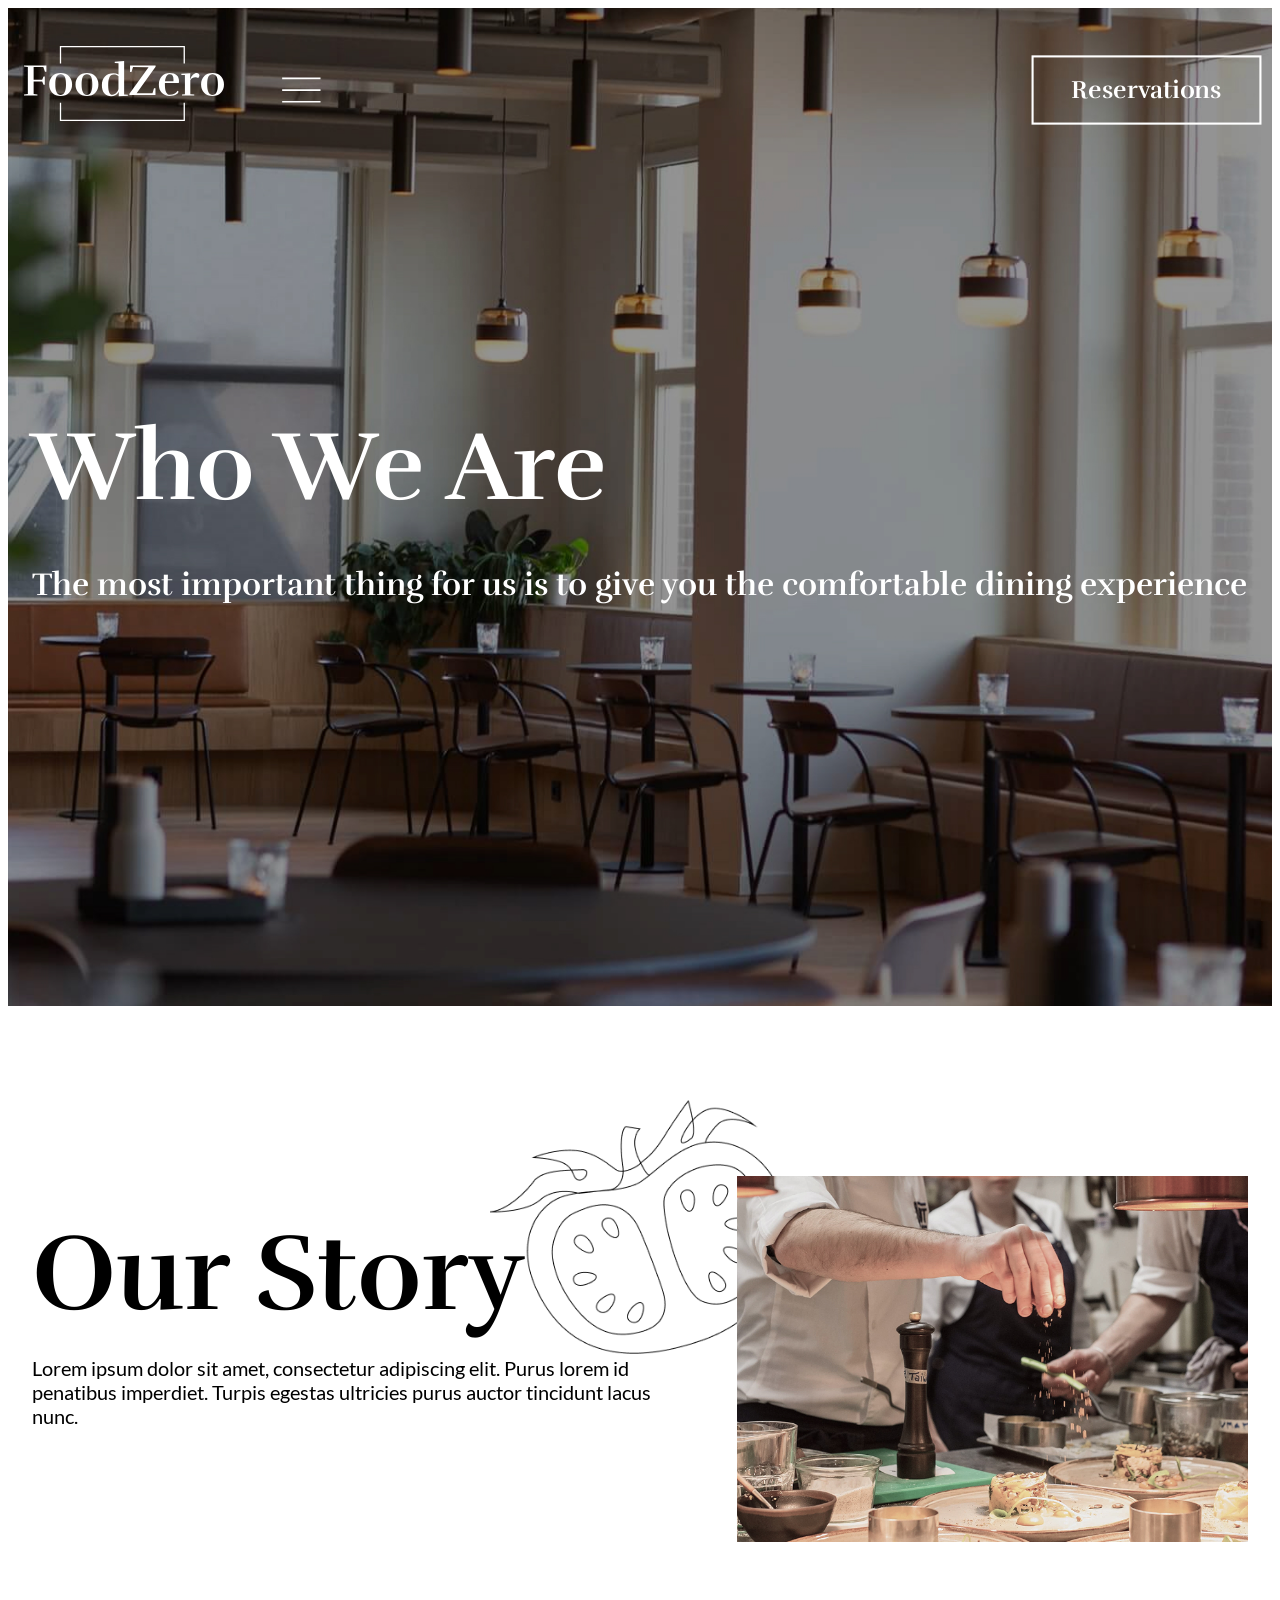
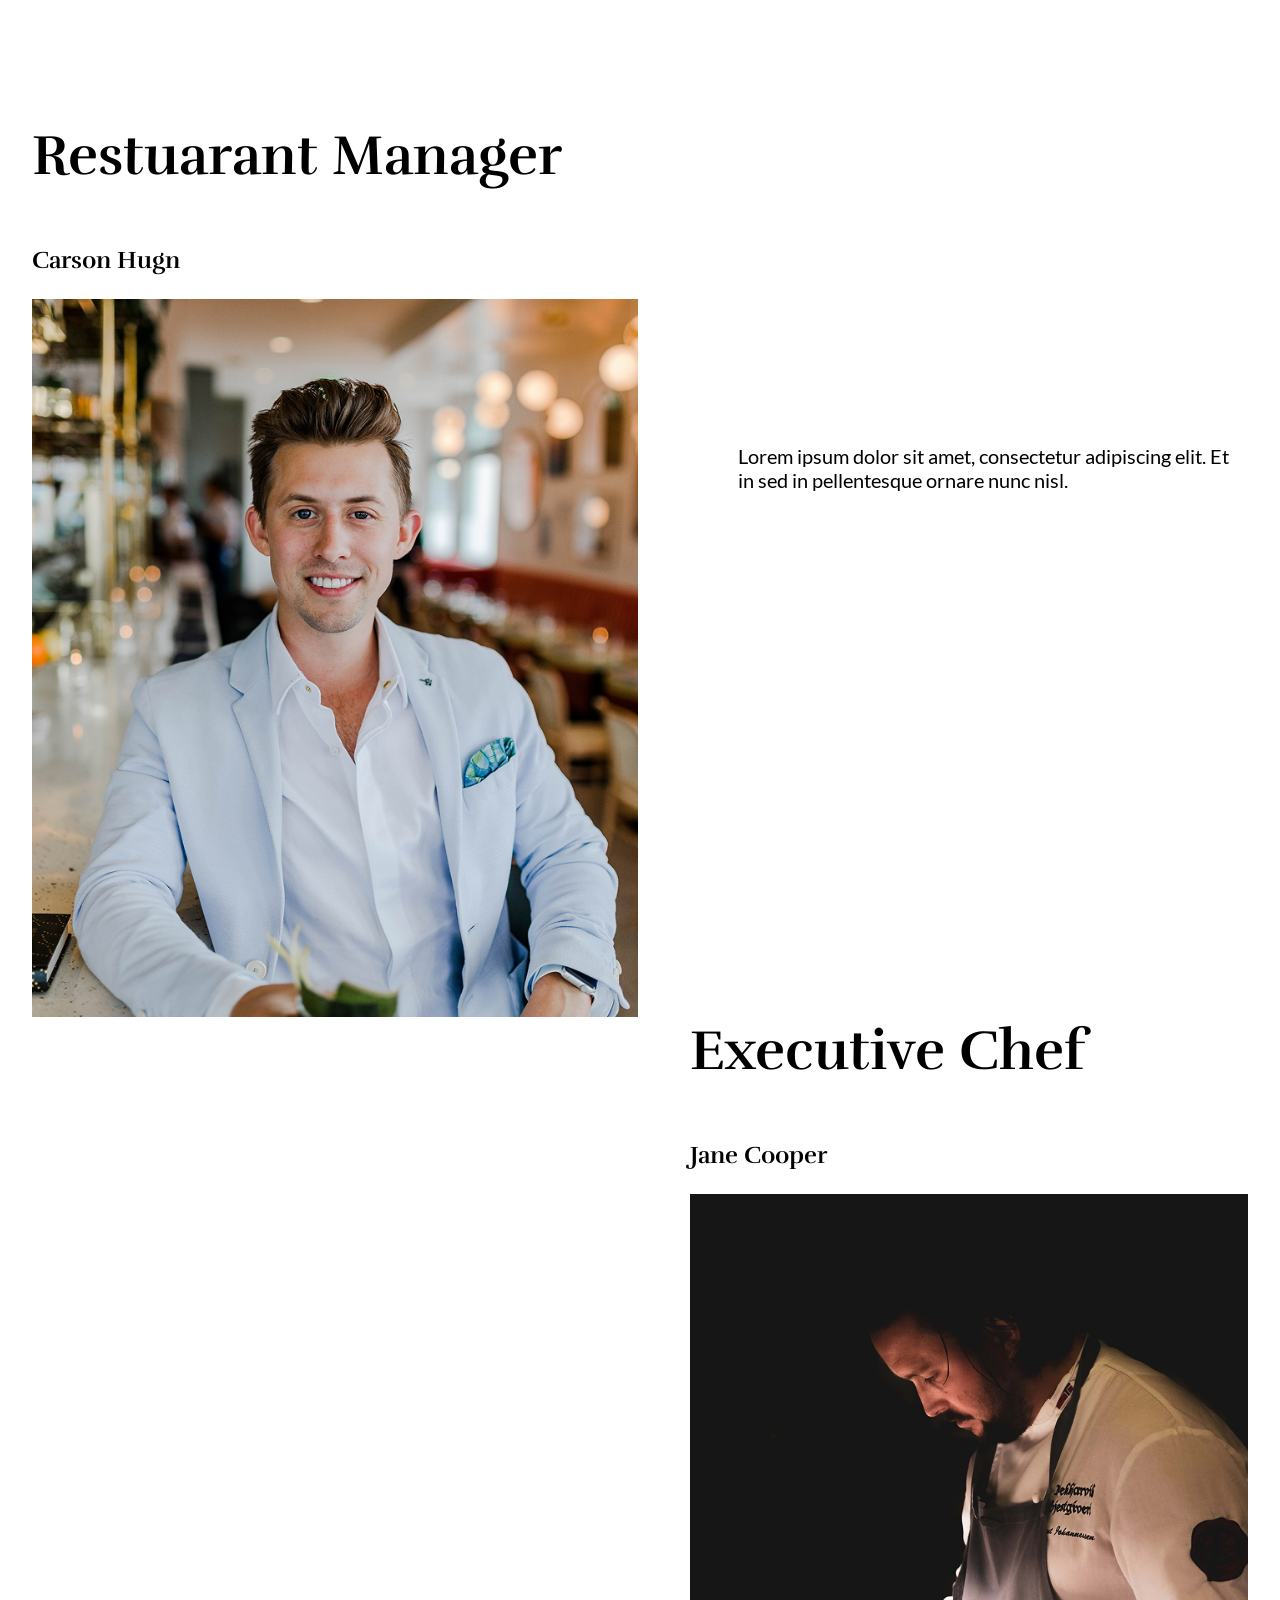
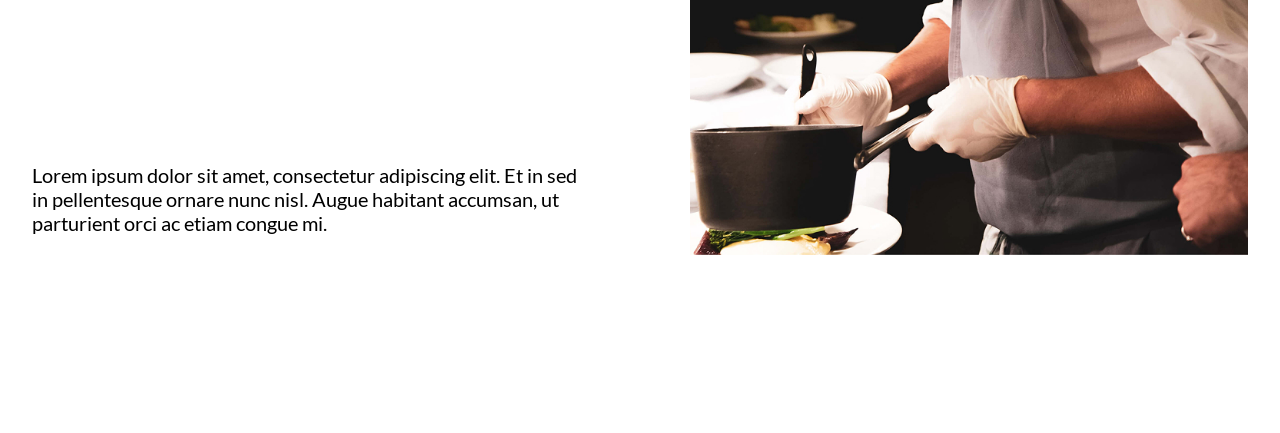
==== about.html @ 7fb6624c "Started to create adaptive graphics for the About page" ====
<!doctype html>
<html lang="en">
  <head>
    <meta charset="UTF-8" />
    <meta name="viewport" content="width=device-width, initial-scale=1.0" />
    <title>About</title>

    <link rel="stylesheet" href="./css/main.min.css" />
  </head>
  <body>
    <header class="header">
      <div class="container">
        <div class="header__container">
          <div class="header__nav">
            <a href="./index.html">
              <img
                class="header__logo"
                src="./images/logo_f.svg"
                alt="Restaurant's logo"
              />
            </a>
            <button
              class="header__btn-burger header-button-burger modal-btn-open'"
              type="button"
            >
              <svg class="header__burger-icon">
                <use href="./images/icons.svg#icon-nav-open"></use>
              </svg>
            </button>
          </div>
          <div class="header__contact">
            <address>
              <a class="header__link link" href="tel:+86852346000">
                +86 852 346 000
              </a>
            </address>
            <button class="header__button-reserv button" type="button">
              Reservations
            </button>
          </div>
        </div>
      </div>
    </header>
    <main>
      <section class="about-hero-section">
        <div class="container">
          <div class="about-hero-text">
            <h1 class="text-title">Who We Are</h1>
            <p class="text-medium">
              The most important thing for us is to give you the comfortable
              dining experience
            </p>
          </div>
        </div>
      </section>
      <section class="story-section">
        <div class="container">
          <div class="story-container">
            <div class="story-text">
              <h2 class="section__title">Our Story</h2>
              <p class="text-small">
                Lorem ipsum dolor sit amet, consectetur adipiscing elit. Purus
                lorem id penatibus imperdiet. Turpis egestas ultricies purus
                auctor tincidunt lacus nunc.
              </p>
            </div>
            <img
              class="story-section__image"
              src="./images/about_chefs.jpg"
              alt="people are cooking something"
            />
          </div>
        </div>
      </section>
      <section class="people-section">
        <div class="container">
          <ul>
            <li>
              <article class="people-container">
                <div class="manager-name">
                  <h3 class="item-title">Restuarant Manager</h3>
                  <p class="people-name">Carson Hugn</p>
                  <img
                    class="people-section__image"
                    src="./images/about_carson.jpg"
                    alt="Manager Carson"
                  />
                </div>
                <p class="text-small manager-text">
                  Lorem ipsum dolor sit amet, consectetur adipiscing elit. Et in
                  sed in pellentesque ornare nunc nisl.
                </p>
              </article>
            </li>
            <li>
              <article class="people-container">
                <p class="text-small chef-text">
                  Lorem ipsum dolor sit amet, consectetur adipiscing elit. Et in
                  sed in pellentesque ornare nunc nisl. Augue habitant accumsan,
                  ut parturient orci ac etiam congue mi.
                </p>
                <div class="chef-name">
                  <h3 class="item-title">Executive Chef</h3>
                  <p class="people-name">Jane Cooper</p>
                  <img
                    class="people-section__image"
                    src="./images/about_jane.jpg"
                    alt="Executive Jane"
                  />
                </div>
              </article>
            </li>
          </ul>
        </div>
      </section>
      <!--   <section class="delicious-section">
        <div class="container">
          <h2 class="section__title">It looks delicious</h2>
          <p class="text-small delicious-text">
            Lorem ipsum dolor sit amet, consectetur adipiscing elit.
          </p>
          <button class="delicious-button-play">
            <svg width="44px" height="54px">
              <use href="./images/icons.svg#icon-button-play"></use>
            </svg>
          </button>
        </div>
      </section>
      <section class="process-section">
        <div class="container">
          <h2 class="section__title process-title">Sophisticated Process</h2>
          <ul>
            <li class="slice-container">
              <img src="./images/about_clice.jpg" alt="We cut the meat" />
              <div class="slice-text">
                <h3 class="process-item">01.Slice</h3>
                <p class="text-small">
                  Lorem ipsum dolor sit amet, consectetur adipiscing elit. Purus
                  lorem id penatibus imperdiet. Turpis egestas ultricies purus
                  auctor tincidunt lacus nunc. Convallis pellentesque quis
                  fringilla sagittis. Egestas in risus sit nunc nunc, arcu donec
                  nam etiam.
                </p>
              </div>
            </li>
            <div class="process-container">
              <li class="bake-item">
                <h3 class="process-item">03.Bake</h3>
                <p class="text-small">
                  Lorem ipsum dolor sit amet, consectetur adipiscing elit. Purus
                  lorem id penatibus imperdiet.
                </p>
                <img src="./images/about_bake.jpg" alt="We bake meat" />
              </li>
              <li>
                <img
                  src="./images/about_pickled.jpg"
                  alt="Steak sprinkled with salt"
                />
                <div class="pickled-item">
                  <h3 class="process-item">02.Pickled</h3>
                  <p class="text-small">
                    Lorem ipsum dolor sit amet, consectetur adipiscing elit.
                    Purus lorem id penatibus imperdiet.
                  </p>
                </div>
              </li>
            </div>
          </ul>
        </div>
      </section>
      <section class="reservation-section">
        <div class="container">
          <h2 class="section__title">Make a Reservation</h2>
          <p class="text-small reservation-text">
            Get in touch with restaurant
          </p>
          <form class="book-form">
            <label class="visually-hidden" for="book-date">Date</label>
            <input
              class="book-select reservation-element"
              type="date"
              name="book-date"
              id="book-date"
            />

            <label class="visually-hidden" for="book-time">Time</label>
            <select
              class="book-select reservation-element"
              name="book-time"
              id="book-time"
            >
              <option value="">1:00 pm</option>
              <option value="">2:00 pm</option>
              <option value="">3:00 pm</option>
              <option value="">4:00 pm</option>
              <option value="">5:00 pm</option>
              <option value="">6:00 pm</option>
              <option value="">7:00 pm</option>
              <option value="">8:00 pm</option>
              <option value="">9:00 pm</option>
            </select>

            <label class="visually-hidden" for="book-persons">Persons</label>
            <select
              class="book-select reservation-element"
              type="date"
              name="book-persons"
              id="book-persons"
            >
              <option value="">1 person</option>
              <option value="">2 person</option>
              <option value="">3 person</option>
              <option value="">4 person</option>
              <option value="">5 person</option>
              <option value="">6 person</option>
            </select>
          </form>
          <button class="button-reservation button" type="submit">
            Book now
          </button>
        </div>
      </section> -->
    </main>
    <!-- <footer class="footer">
      <div class="container">
        <div class="footer__container">
          <div class="footer__link">
            <a class="footer__logo" href="./home.html">
              <h3 class="footer__title">Food Zero.</h3>
            </a>
            <ul class="address__contacts">
              <p class="footer__item">Contacts</p>
              <li>
                <a class="link address__link" href="tel:+86852346000"
                  >+86 852 346 000</a
                >
              </li>
              <li>
                <a class="link address__link" href="mailto:info@foodzero.com"
                  >info@foodzero.com</a
                >
              </li>
              <li>
                <a
                  class="link address__link"
                  href="https://maps.app.goo.gl/G3fx3dMrVu5tf39C7"
                  >1959 Sepulveda Blvd. Culver City, CA, 90230</a
                >
              </li>
            </ul>
          </div>
          <div class="footer__form">
            <p class="footer__form-item">Never Miss a Recipe</p>
            <div class="subscribe-item">
              <form class="subscribe-form">
                <div class="footer-field">
                  <label
                    class="footer-label visually-hidden"
                    for="user-email"
                  ></label>
                  <input
                    class="footer-input"
                    type="email"
                    name="user-email"
                    id="user-email"
                    placeholder="Email Address"
                  />
                </div>
              </form>
              <button class="button-subscribe button" type="submit">
                Subscibe
              </button>
            </div>
            <p class="footer__inform">
              Join our subscribers and get best recipe delivered each week!
            </p>
          </div>
        </div>
        <div class="footer__info">
          <p class="footer__copyright">
            &copy; 2020 Zero Inc. All rights Reserved
          </p>
          <address>
            <ul class="address__social">
              <li>
                <a href="#">
                  <svg class="address__icon" width="28" height="28">
                    <use href="./images/icons.svg#icon-instagram"></use>
                  </svg>
                </a>
              </li>
              <li>
                <a href="#">
                  <svg class="address__icon" width="28" height="22">
                    <use href="./images/icons.svg#icon-twitter"></use>
                  </svg>
                </a>
              </li>
              <li>
                <a href="#">
                  <svg class="address__icon" width="26" height="26">
                    <use href="./images/icons.svg#icon-facebook"></use>
                  </svg>
                </a>
              </li>
              <li>
                <a href="#">
                  <svg class="address__icon" width="28" height="22">
                    <use href="./images/icons.svg#icon-youtube"></use>
                  </svg>
                </a>
              </li>
            </ul>
          </address>
        </div>
      </div>
    </footer> -->

    <div class="modal is-hidden">
      <div class="modal-window">
        <button class="modal-btn-close" type="button">
          <svg width="30" height="30">
            <use href=".//images/modal-btn.svg"></use>
          </svg>
        </button>
        <ul class="modal-link">
          <li class="modal-item">
            <a class="modal-link-text" href="./home.html">home</a>
          </li>
          <li class="modal-item">
            <a class="modal-link-text" href="./menu.html">menu</a>
          </li>
          <li class="modal-item">
            <a class="modal-link-text" href="./about.html">about</a>
          </li>
          <li class="modal-item">
            <a class="modal-link-text" href="./contact.html">contact</a>
          </li>
        </ul>
        <div class="modal-contact">
          <ul class="footer-contacts">
            <p class="modal-contact-title">Contact</p>
            <li>
              <a class="link modal-address" href="tel:+86852346000"
                >+86 852 346 000</a
              >
            </li>
            <li>
              <a class="link modal-address" href="mailto:info@foodzero.com"
                >info@foodzero.com</a
              >
            </li>
            <li>
              <a
                class="link modal-address"
                href="https://maps.app.goo.gl/G3fx3dMrVu5tf39C7"
                >1959 Sepulveda Blvd. Culver City, CA, 90230</a
              >
            </li>
          </ul>
          <ul class="address-social">
            <li>
              <a href="#">
                <svg class="address-icon" width="28" height="28">
                  <use href="./images/icons.svg#icon-instagram"></use>
                </svg>
              </a>
            </li>
            <li>
              <a href="#">
                <svg class="address-icon" width="28" height="22">
                  <use href="./images/icons.svg#icon-twitter"></use>
                </svg>
              </a>
            </li>
            <li>
              <a href="#">
                <svg class="address-icon" width="26" height="26">
                  <use href="./images/icons.svg#icon-facebook"></use>
                </svg>
              </a>
            </li>
            <li>
              <a href="#">
                <svg class="address-icon" width="28" height="22">
                  <use href="./images/icons.svg#icon-youtube"></use>
                </svg>
              </a>
            </li>
          </ul>
        </div>
      </div>
    </div>

    <script src="./js/modal.js"></script>
  </body>
</html>
---- css/main.min.css ----
*{box-sizing:border-box}h1,h2,h3,h4,h5,h6,p{margin-top:0}a{text-decoration:none}body{font-family:"Rufina",serif;color:var(--color-black);font-weight:700;font-size:48px;line-height:1.2;margin-bottom:18px}ul{margin:0;padding:0;list-style-type:none}:root{--color-black: #000000;--color-brand-light: #9caa00;--color-brand-normal: #5e6600;--color-brand-dark: #233000;--color-grey: #4d4d4d;--color-white-f: #ffffff;--color-light-grey: #b0b0b0;--color-white-eb: #ebf0e4}.visually-hidden{position:absolute;left:-1000px;top:auto;width:1px;height:1px;overflow:hidden}@font-face{font-display:swap;font-family:"Lato";font-weight:400;src:url("../fonts/lato-v25-latin-regular.woff2") format("woff2")}@font-face{font-display:swap;font-family:"Rufina";font-weight:700;src:url("../fonts/rufina-v17-latin-700.woff2") format("woff2")}.text-title{font-size:148px;line-height:1;position:relative;z-index:1;margin-bottom:50px}@media screen and (max-width: 1280px){.text-title{font-size:98px}}@media screen and (max-width: 768px){.text-title{font-size:54px}}@media screen and (max-width: 480px){.text-title{font-size:36px}}.text-normal{font-size:32px}@media screen and (max-width: 768px){.text-normal{font-size:20px}}.text-topic{font-size:108px}@media screen and (max-width: 768px){.text-topic{font-size:88px}}@media screen and (max-width: 480px){.text-topic{font-size:48px}}.text-big{font-size:68px}@media screen and (max-width: 1280px){.text-big{font-size:54px}}@media screen and (max-width: 768px){.text-big{font-size:44px}}@media screen and (max-width: 480px){.text-big{font-size:34px}}.text-medium{font-size:32px}@media screen and (max-width: 768px){.text-medium{font-size:16px}}@media screen and (max-width: 480px){.text-medium{font-size:14px}}.text-small{font-family:Lato,sans-serif;font-weight:400;font-size:24px}@media screen and (max-width: 1280px){.text-small{font-size:20px}}@media screen and (max-width: 768px){.text-small{font-size:16px}}@media screen and (max-width: 480px){.text-small{font-size:12px}}.text-limited{max-width:565px}@media screen and (max-width: 1280px){.text-limited{max-width:420px}}@media screen and (max-width: 768px){.text-limited{max-width:300px}}@media screen and (max-width: 480px){.text-limited{max-width:250px}}.text-centered{text-align:center}button{font-size:32px;color:var(--color-white-f);background-color:rgba(0,0,0,0);border:2px solid var(--color-brand-normal);padding:20px 46px;transition:background-color .3s,color .3s,border .3s,transform .3s}button:hover{transform:scale(1.1)}@media screen and (max-width: 1280px){button{font-size:24px;padding:16px 36px;transform:scale(1.05)}}@media screen and (max-width: 768px){button{font-size:16px;padding:14px 24px;transform:scale(1.03)}}.header__button-reserv{border-color:var(--color-white-f);font-family:"Rufina",serif}.header__button-reserv:hover{background-color:var(--color-brand-normal);border-color:var(--color-brand-normal)}.header__btn-burger{flex-shrink:0;padding:0;border:none;stroke:var(--color-white-f);width:74px;height:61px}.header__btn-burger:hover{stroke:var(--color-light-grey)}.button-reservation{background-color:var(--color-brand-dark);border-color:var(--color-black);padding:20px 95px}@media screen and (max-width: 768px){.button-reservation{padding:20px 64px}}@media screen and (max-width: 768px){.button-reservation{padding:10px 44px}}.button-reservation-light{background-color:var(--color-brand-normal);transition:transform .3s}.button-reservation-light:hover{background-color:var(--color-brand-dark)}.bloger-button{background-color:var(--color-brand-normal);border:none;line-height:1.7;padding:7px 53px;position:absolute;top:12px;right:12px}@media screen and (max-width: 768px){.bloger-button{padding:2px 24px}}.button-subscribe{background-color:var(--color-brand-normal);border:none}.button-subscribe:hover{background-color:rgba(0,0,0,0);border-color:var(--color-white-f)}.comment-button{border:none;transition:transform .3s;padding:0 14px}.comment-button__icon{width:108px;height:24px}@media screen and (max-width: 1280px){.comment-button__icon{width:68px;height:34px}}@media screen and (max-width: 768px){.comment-button__icon{width:40px;height:20px}}@media screen and (max-width: 480px){.comment-button__icon{width:20px;height:10px}}.comment-button:hover{transform:scale(1.1)}.comment-button.back{transform:rotate(180deg)}.modal-btn-close{border:none;position:absolute;top:40px;left:45px;width:85px;height:65px;fill:var(--color-black);padding:0}@media screen and (max-width: 480px){.modal-btn-close{top:10px;left:10px}}.modal-btn-close:hover{fill:var(--color-white-f);cursor:pointer}.link{text-decoration:none;font-style:normal;transition:color .3s;color:var(--color-black)}.menu-link{color:var(--color-black)}@media screen and (max-width: 480px){.menu-link{font-size:32px}}.energy-card{height:710px;position:relative}@media screen and (max-width: 1280px){.energy-card{height:510px}}@media screen and (max-width: 768px){.energy-card{height:410px}}.energy-card__arrow{width:46px;height:26px}@media screen and (max-width: 480px){.energy-card__arrow{width:36px;height:18px}}.energy-card__icon{display:flex;align-items:center}.energy-card__photo{position:absolute;top:0;left:0;width:100%;height:100%;z-index:-1}.energy-card__link{position:absolute;display:flex;justify-content:space-between;width:100%;padding:48px 40px}.address__social{display:flex;gap:28px;justify-content:flex-end}@media screen and (max-width: 1280px){.address__social{justify-content:center}}.address__icon{fill:var(--color-white-f);width:28px;height:28px;transition:transform .2s,fill .2s}.address__icon:hover{fill:var(--color-brand-light);transform:scale(1.2)}@media screen and (max-width: 480px){.address__icon{width:24px;height:24px}}.address__contacts{max-width:210px;font-family:Lato,sans-serif}@media screen and (max-width: 768px){.address__contacts{font-size:32px;line-height:1.5}}@media screen and (max-width: 480px){.address__contacts{font-size:24px}}.address__link{color:var(--color-white-f);font-size:18px;font-weight:400;transition:color .3s}.address__link:hover{color:var(--color-brand-light)}.container{width:100%;max-width:1692px;margin:0 auto;padding:0 24px}.header{position:absolute;top:0;left:0;width:100%;padding-top:46px}@media screen and (max-width: 768px){.header{padding-top:24px}}.header__container{display:flex;align-items:center;gap:40px;justify-content:space-between}@media screen and (max-width: 768px){.header__container{gap:0}}.header__nav{display:flex;gap:40px;align-items:center}@media screen and (max-width: 768px){.header__nav{gap:20px}}@media screen and (max-width: 480px){.header__nav{flex-grow:1;justify-content:space-between}}@media screen and (max-width: 1280px){.header__logo{width:200px}}@media screen and (max-width: 768px){.header__logo{width:160px}}@media screen and (max-width: 480px){.header__logo{width:140px}}.header__contact{display:flex;gap:26px;align-items:center}@media screen and (max-width: 1280px){.header__contact{gap:0}}@media screen and (max-width: 480px){.header__contact{display:none}}.header__link{color:var(--color-white-f);font-family:inter sans-serif;font-weight:400;font-size:26px;max-width:230px}.header__link:hover{color:var(--color-light-grey)}@media screen and (max-width: 1280px){.header__link{display:none}}.header__burger-icon{width:74px;height:61px}@media screen and (max-width: 768px){.header__burger-icon{width:54px;height:51px}}.section__container{display:flex;gap:20px;justify-content:space-between}.section__title{font-size:108px;margin-bottom:18px}@media screen and (max-width: 768px){.section__title{font-size:84px}}@media screen and (max-width: 480px){.section__title{font-size:52px}}.section__image{display:flex;flex-shrink:2;min-width:0;max-width:100%;object-fit:cover}@media screen and (max-width: 480px){.section__image{max-height:410px}}.reservation-section{padding:240px 0 250px;background-color:var(--color-white-eb);text-align:center}@media screen and (max-width: 1280px){.reservation-section{padding:140px 0 150px 0}}@media screen and (max-width: 1280px){.reservation-section{padding:60px 0 80px 0}}@media screen and (max-width: 768px){.reservation-section__title{font-size:68px}}@media screen and (max-width: 480px){.reservation-section__title{font-size:48px}}.reservation-text{margin-bottom:135px}@media screen and (max-width: 1280px){.reservation-text{margin-bottom:100px}}@media screen and (max-width: 1280px){.reservation-text{margin-bottom:60px}}.book-form{margin-bottom:135px}@media screen and (max-width: 1280px){.book-form{margin-bottom:100px}}@media screen and (max-width: 768px){.book-form{display:flex;flex-direction:column;width:100%;gap:16px}}@media screen and (max-width: 1280px){.book-form{margin-bottom:40px}}.reservation-element{padding:30px 40px;border:2px solid var(--color-black);background-color:rgba(0,0,0,0);font-family:Lato,sans-serif;font-weight:400;font-size:24px;line-height:1.4}@media screen and (max-width: 768px){.reservation-element{font-size:18px;padding:20px 40px}}@media screen and (max-width: 480px){.reservation-element{font-size:14px;padding:16px 40px}}.reservation-element::placeholder{color:var(--color-black)}.reservation-element:focus{border-color:var(--color-brand-normal);outline:none}.reservation-make{max-width:1650px;width:100%;margin-bottom:46px}@media screen and (max-width: 768px){.reservation-make{margin-bottom:24px}}@media screen and (max-width: 480px){.reservation-make{padding:14px 20px;margin-bottom:20px}}.reservation-group{display:flex;gap:45px;justify-content:space-between}@media screen and (max-width: 768px){.reservation-group{flex-direction:column;gap:0}}.book-select{width:32%}@media screen and (max-width: 768px){.book-select{width:100%}}.footer{color:var(--color-white-f);background-color:var(--color-brand-dark);padding:135px 0 75px 0}@media screen and (max-width: 1280px){.footer{padding:80px 0 75px}}@media screen and (max-width: 768px){.footer{padding-top:40px}}.footer__container{margin-bottom:96px;display:flex;align-items:center;gap:40px;justify-content:space-between}@media screen and (max-width: 768px){.footer__container{flex-direction:column;margin-bottom:24px}}@media screen and (max-width: 480px){.footer__container{gap:30px}}.footer__link{display:flex;gap:40px;justify-content:flex-start;max-width:640px;flex-grow:1;position:relative}@media screen and (max-width: 1280px){.footer__link{flex-direction:column;align-items:center;text-align:center}}@media screen and (max-width: 768px){.footer__link{gap:0}}.footer__title{font-size:68px;max-width:188px;color:var(--color-white-f)}@media screen and (max-width: 768px){.footer__title{max-width:none;margin-bottom:32px}}@media screen and (max-width: 480px){.footer__title{font-size:48px}}.footer__item{font-size:32px;margin-bottom:55px}@media screen and (max-width: 1280px){.footer__item{margin-bottom:0}}@media screen and (max-width: 768px){.footer__item{font-size:24px}}@media screen and (max-width: 768px){.footer__item{font-size:18px}}.footer__form{flex-basis:50%}.footer__form-item{margin-bottom:55px}@media screen and (max-width: 1280px){.footer__form-item{margin-bottom:32px}}@media screen and (max-width: 768px){.footer__form-item{font-size:34px;text-align:center;margin-bottom:20px}}@media screen and (max-width: 480px){.footer__form-item{font-size:24px;margin-bottom:10px}}.footer__inform{font-size:14px}@media screen and (max-width: 1280px){.footer__inform{display:none}}.footer__logo{gap:40px;flex-basis:50%}.footer__info{display:flex;justify-content:space-between;gap:40px}@media screen and (max-width: 1280px){.footer__info{justify-content:space-around}}@media screen and (max-width: 768px){.footer__info{flex-direction:column-reverse}}@media screen and (max-width: 480px){.footer__info{gap:20px}}.footer__copyright{font-size:24px}@media screen and (max-width: 768px){.footer__copyright{font-size:16px;text-align:center}}@media screen and (max-width: 480px){.footer__copyright{font-size:12px}}.subscribe-item{display:flex;gap:28px;align-items:center}@media screen and (max-width: 1280px){.subscribe-item{flex-direction:column;align-items:flex-start}}@media screen and (max-width: 768px){.subscribe-item{align-items:center;gap:0}}.subscribe-form{flex-grow:1}.footer-address{margin-bottom:20px}.footer-address:hover{color:var(--color-brand-light)}.footer-field{margin-bottom:15px;flex-grow:1}.footer-input{padding:30px 40px;background-color:rgba(0,0,0,0);border:2px solid var(--color-white-f);width:100%;font-size:24px;line-height:1.4;color:var(--color-white-f)}@media screen and (max-width: 768px){.footer-input{font-size:16px;padding:20px 30px}}.footer-input:focus{border-color:var(--color-brand-normal);outline:none}.footer-input::placeholder{color:var(--color-white-f);font-size:24px;line-height:1.4;font-family:Lato,sans-serif}@media screen and (max-width: 768px){.footer-input::placeholder{font-size:16px}}.footer-input:focus::placeholder{color:var(--color-white-f)}.modal{position:fixed;top:0;left:0;right:0;bottom:0;width:100%;height:100%;color:var(--color-white-f);background-image:linear-gradient(rgba(35, 48, 0, 0.8), rgba(35, 48, 0, 0.8)),url("../images/modal-background.jpg");background-size:cover;background-repeat:no-repeat;display:flex;justify-content:center;align-items:center;z-index:3;transition:opacity .3s,visibility .3s;overflow-y:auto}.modal__window{display:flex;gap:30px;padding-top:220px;justify-content:space-around;align-items:center;max-width:1300px;width:100%}@media screen and (max-width: 768px){.modal__window{flex-direction:column;padding:300px 0 100px;gap:20px;text-align:center}}.modal__window .test{width:40px;height:40px}@media screen and (max-width: 480px){.modal__window{padding-top:140px}}.modal__btn-icon{width:30px;height:30px}.modal__link{font-size:66px;text-transform:uppercase;max-width:350px}@media screen and (max-width: 768px){.modal__link{font-size:46px}}@media screen and (max-width: 480px){.modal__link{font-size:36px}}.modal__item{margin-bottom:42px;list-style-type:disc;cursor:pointer;transition:color .3s}.modal__item:hover{color:var(--color-brand-light)}@media screen and (max-width: 768px){.modal__item{margin-bottom:24px;list-style-type:none}}.modal__text{color:var(--color-white-f);transition:color .3s}.modal__text:hover{color:var(--color-brand-light)}.modal__contact-title{font-family:Rufina,serif;padding:20px 0;margin-bottom:38px;font-size:32px;border-bottom:4px dashed var(--color-white-f)}@media screen and (max-width: 768px){.modal__contact-title{display:none}}.modal.is-hidden{opacity:0;visibility:hidden;pointer-events:none}.dish{display:flex;flex-wrap:wrap;gap:60px}@media screen and (max-width: 1280px){.dish{gap:32px}}@media screen and (max-width: 768px){.dish{flex-direction:column;gap:20px}}@media screen and (max-width: 768px){.dish{gap:14px}}.dish__item{flex-basis:calc((100% - 60px)/2)}.dish__price{border-bottom:4px dashed var(--color-black);text-align:right;margin-bottom:24px}@media screen and (max-width: 1280px){.dish__price{font-size:42px}}@media screen and (max-width: 768px){.dish__price{font-size:32px;margin-bottom:16px}}@media screen and (max-width: 480px){.dish__price{font-size:28px;margin-bottom:12px}}.dish__title{font-size:68px;margin-bottom:24px}@media screen and (max-width: 1280px){.dish__title{font-size:40px}}@media screen and (max-width: 768px){.dish__title{font-size:34px;margin-bottom:16px}}@media screen and (max-width: 480px){.dish__title{font-size:24px}}.advantages-section{padding:210px 0 190px 0}@media screen and (max-width: 1280px){.advantages-section{padding:120px 0 40px 0}}@media screen and (max-width: 768px){.advantages-section{padding-top:60px}}@media screen and (max-width: 480px){.advantages-section{padding:40px 0 20px 0}}.advantages-section__list{display:flex;gap:20px;justify-content:space-between;flex-shrink:0}@media screen and (max-width: 768px){.advantages-section__list{flex-direction:column}}@media screen and (max-width: 480px){.advantages-section__list{gap:14px}}.advantages-section__item{display:flex;flex-direction:column;justify-content:flex-start;align-items:center;margin-bottom:40px}@media screen and (max-width: 768px){.advantages-section__item{flex-direction:row;margin-bottom:0;justify-content:center}}.advantages-section__inform{max-width:300px}.advantages-section__icon{display:flex;justify-content:center;align-items:center;border-radius:50%;border:none;background-color:var(--color-white-eb);width:260px;height:260px}@media screen and (max-width: 1280px){.advantages-section__icon{width:160px;height:160px;flex-shrink:0}}@media screen and (max-width: 768px){.advantages-section__icon{width:120px;height:120px}}@media screen and (max-width: 480px){.advantages-section__icon{width:80px;height:80px}}.advantages-section__image{width:150px;height:121px}@media screen and (max-width: 1280px){.advantages-section__image{width:110px}}@media screen and (max-width: 768px){.advantages-section__image{width:60px}}@media screen and (max-width: 480px){.advantages-section__image{width:40px}}@media screen and (max-width: 1280px){.advantages-section__title{font-size:44px;margin-bottom:24px}}@media screen and (max-width: 768px){.advantages-section__title{font-size:34px;margin-bottom:16px}}@media screen and (max-width: 480px){.advantages-section__title{font-size:28px;margin-bottom:10px}}.blogers-section{padding:130px 0 100px 0}@media screen and (max-width: 1280px){.blogers-section{padding-top:80px}}@media screen and (max-width: 768px){.blogers-section{padding:40px 0}}.blogers-section__list{display:flex;gap:20px;justify-content:space-between}@media screen and (max-width: 480px){.blogers-section__list{gap:40px;flex-direction:column}}.blogers-section__photo{width:84px}@media screen and (max-width: 768px){.blogers-section__photo{width:54px}}@media screen and (max-width: 480px){.blogers-section__photo{width:44px}}.blogers-section__image{display:flex;flex-shrink:1;min-width:0;max-width:100%}.blogers-section__inform{display:flex;color:var(--color-brand-normal);font-family:Lato,sans-serif;font-weight:400;font-size:18px;margin-bottom:48px}@media screen and (max-width: 1280px){.blogers-section__inform{margin-bottom:24px}}@media screen and (max-width: 768px){.blogers-section__inform{margin-bottom:0}}.blogers-section__inform li:not(:first-child){list-style-type:disc}.blogers-section__text{display:flex;gap:32px;align-items:center}@media screen and (max-width: 1280px){.blogers-section__text--hidden{display:none}}@media screen and (max-width: 768px){.blogers-section__text--hidden-late{display:none}}@media screen and (max-width: 768px){.blogers-section__text--distance{margin:0}}.blogers-section__item{margin-bottom:68px;position:relative}@media screen and (max-width: 1280px){.blogers-section__item{margin-bottom:28px}}@media screen and (max-width: 768px){.blogers-section__item{margin-bottom:8px}}.blogers-section__comment{margin-bottom:18px;padding-bottom:18px;border-bottom:4px dashed var(--color-black)}@media screen and (max-width: 768px){.blogers-section__comment{margin-bottom:8px;padding-bottom:8px;border-bottom:2px dashed var(--color-black)}}.blogers-section__link{gap:40px;font-size:24px;margin-top:46px}.blogers-section__link:hover{color:var(--color-brand-normal)}.blogers-section__arrow{width:48px;height:24px;fill:var(--color-brand-normal)}@media screen and (max-width: 768px){.blogers-section__arrow{width:28px;height:14px}}.blogers-section__arrow:hover{fill:var(--color-brand-normal)}.comment-section{padding:120px 0 145px 0;background-image:url("../images/comment-section-background.png");background-repeat:no-repeat;background-position-x:1500px;background-position-y:130px}@media screen and (max-width: 1280px){.comment-section{padding:100px 0}}@media screen and (max-width: 768px){.comment-section{padding:72px 0}}@media screen and (max-width: 768px){.comment-section{padding:42px 0}}.comment-section__container{display:flex;justify-content:space-between;align-items:center}.comment-section__arrow{display:flex;align-items:center}.comment-section__counter{font-size:16px}.comment-section__text{margin-bottom:86px;max-width:85%}@media screen and (max-width: 1280px){.comment-section__text{font-size:32px;margin-bottom:64px}}@media screen and (max-width: 768px){.comment-section__text{font-size:24px;margin-bottom:44px;max-width:100%}}@media screen and (max-width: 480px){.comment-section__text{font-size:16px;margin-bottom:24px}}.people-comment{display:flex;gap:16px}.people-comment__inform{display:flex;flex-direction:column;justify-content:center}@media screen and (max-width: 480px){.people-comment__inform{margin-bottom:8px}}.people-comment__name{font-size:32px}@media screen and (max-width: 768px){.people-comment__name{font-size:24px}}@media screen and (max-width: 480px){.people-comment__name{font-size:16px}}.people-comment__mark{font-size:18px}@media screen and (max-width: 768px){.people-comment__mark{font-size:16px}}@media screen and (max-width: 480px){.people-comment__mark{font-size:10px}}.people-comment__photo{width:164px;height:164px}@media screen and (max-width: 768px){.people-comment__photo{width:88px;height:88px}}@media screen and (max-width: 480px){.people-comment__photo{width:48px;height:48px}}.energy-section{padding:130px 0;text-align:center}@media screen and (max-width: 1280px){.energy-section{padding:100px 0 70px}}@media screen and (max-width: 768px){.energy-section{padding:60px 0 40px}}.energy-section__list{display:flex;flex-wrap:nowrap}.energy-section__item{flex-shrink:0;width:100%}.energy-section__container{overflow:hidden}.energy-section__distance{margin-bottom:125px}@media screen and (max-width: 1280px){.energy-section__distance{margin-bottom:74px}}@media screen and (max-width: 768px){.energy-section__distance{margin-bottom:44px}}.energy-section__title{font-size:108px;margin-bottom:18px}@media screen and (max-width: 1280px){.energy-section__title{font-size:88px}}@media screen and (max-width: 768px){.energy-section__title{font-size:48px}}@media screen and (max-width: 480px){.energy-section__title{font-size:32px}}.exellent-section{position:relative;padding-top:220px;background-color:var(--color-white-eb);z-index:-2}@media screen and (max-width: 768px){.exellent-section__text{font-size:14px}}@media screen and (max-width: 768px){.exellent-section__text{font-size:12px}}@media screen and (max-width: 1280px){.exellent-section{padding-top:120px}}@media screen and (max-width: 768px){.exellent-section{padding-top:60px}}@media screen and (max-width: 768px){.exellent-section{padding-top:40px}}.exellent-section__container{display:flex;gap:40px;justify-content:space-between}@media screen and (max-width: 1280px){.exellent-section__container{gap:20px}}@media screen and (max-width: 768px){.exellent-section__container{gap:10px;flex-direction:column-reverse}}@media screen and (max-width: 1280px){.exellent-section__title{font-size:62px}}@media screen and (max-width: 768px){.exellent-section__title{font-size:48px}}@media screen and (max-width: 480px){.exellent-section__title{font-size:32px}}.exellent-section__image{display:flex;flex-shrink:1;min-width:0;max-width:100%}.exellent-section__small-decorate{position:absolute;top:100px;left:50px;z-index:-1}@media screen and (max-width: 1280px){.exellent-section__small-decorate{width:240px;top:40px}}@media screen and (max-width: 1280px){.exellent-section__small-decorate{display:none}}.exellent-section__big-decorate{position:absolute;bottom:20px;right:100px;width:360px}@media screen and (max-width: 1280px){.exellent-section__big-decorate{display:none}}.hero-section{color:var(--color-white-f);background-color:var(--color-brand-dark);padding:310px 0 222px 0}@media screen and (max-width: 1280px){.hero-section{padding:180px 0 100px 0}}@media screen and (max-width: 768px){.hero-section{padding:110px 0 64px 0}}@media screen and (max-width: 480px){.hero-section{padding:100px 0 40px 0}}.hero-section__image{position:absolute;z-index:0;top:435px;right:50px}@media screen and (max-width: 1280px){.hero-section__image{width:500px;top:280px}}@media screen and (max-width: 768px){.hero-section__image{width:300px;top:180px}}@media screen and (max-width: 480px){.hero-section__image{width:180px;top:150px}}.hero-section__title--limited{max-width:1057px}@media screen and (max-width: 1280px){.hero-section__title--limited{max-width:757px}}@media screen and (max-width: 768px){.hero-section__title--limited{max-width:408px}}@media screen and (max-width: 480px){.hero-section__title--limited{max-width:258px}}.hero-section__decorate{position:absolute;top:1165px;right:422px}@media screen and (max-width: 1280px){.hero-section__decorate{width:600px;top:750px;right:auto}}@media screen and (max-width: 768px){.hero-section__decorate{width:320px;top:450px}}@media screen and (max-width: 480px){.hero-section__decorate{display:none}}.hero-section__underside{display:flex;margin-top:760px;justify-content:space-between;gap:20px}@media screen and (max-width: 1280px){.hero-section__underside{margin-top:420px}}@media screen and (max-width: 768px){.hero-section__underside{margin-top:240px;flex-direction:column}}@media screen and (max-width: 480px){.hero-section__underside{margin-top:100px}}@media screen and (max-width: 768px){.hero-section__underside-title{margin-bottom:24px}}@media screen and (max-width: 480px){.hero-section__underside-title{margin-bottom:16px}}.hero-section__underside-item{display:flex;flex-direction:column;align-items:center}@media screen and (max-width: 768px){.hero-section__underside-item{align-items:flex-start}}@media screen and (max-width: 768px){.hero-section__underside-item:last-child{align-items:flex-end}}.hero-section__text{position:relative;z-index:1}.hero-section__text-capture{margin-top:55px}@media screen and (max-width: 1280px){.hero-section__text-capture{margin-top:42px}}@media screen and (max-width: 768px){.hero-section__text-capture{max-width:400px;margin-top:24px}}.hero-section__text-distanse{margin-bottom:85px}@media screen and (max-width: 1280px){.hero-section__text-distanse{margin-bottom:42px}}@media screen and (max-width: 768px){.hero-section__text-distanse{margin-bottom:24px}}.hero-section__image-soup{width:650px}@media screen and (max-width: 1280px){.hero-section__image-soup{width:400px}}@media screen and (max-width: 480px){.hero-section__image-soup{width:260px}}.hero-section__image-jar{width:500px}@media screen and (max-width: 1280px){.hero-section__image-jar{width:300px}}@media screen and (max-width: 480px){.hero-section__image-jar{width:200px}}.menu-section{padding:175px 0 220px 0;background-image:url("../images/home-menu-branch.png");background-repeat:no-repeat;background-position:right top}@media screen and (max-width: 1280px){.menu-section{padding:100px 0 60px 0}}@media screen and (max-width: 768px){.menu-section{background-size:520px 580px;padding:62px 0 40px 0}}@media screen and (max-width: 480px){.menu-section{background-size:320px 380px;padding:42px 0 20px 0}}.menu-section__title{margin-bottom:158px}@media screen and (max-width: 1280px){.menu-section__title{margin-bottom:58px}}@media screen and (max-width: 768px){.menu-section__title{margin-bottom:28px}}.hero-menu-section{background-image:url("../images/menu-hero-section.jpg");background-repeat:no-repeat;background-size:cover;background-position:center;padding:350px 0 330px 0;color:var(--color-white-f)}@media screen and (max-width: 1280px){.hero-menu-section{padding:280px 0 230px 0}}@media screen and (max-width: 768px){.hero-menu-section{padding:220px 0 130px 0}}@media screen and (max-width: 480px){.hero-menu-section{padding:140px 0}}.hero-menu-section__title--limited{max-width:780px}.dish-text{margin-bottom:58px}.menu-image{max-width:790px;max-height:988px}.starters-section{padding:120px 0 140px 0;background-image:url("../images/starters-bluebbery.png");background-repeat:no-repeat;background-position:right top;background-size:515px 440px}@media screen and (max-width: 1280px){.starters-section{padding:100px 0 120px 0;background-size:390px 320px}}@media screen and (max-width: 768px){.starters-section{background-size:280px 240px;padding:60px 0}}@media screen and (max-width: 480px){.starters-section{background-size:120px 100px;padding:40px 0}}.starters-section__container{display:flex;gap:20px;justify-content:space-between}@media screen and (max-width: 480px){.starters-section__container{flex-direction:column}}.starters-section__inform{margin-bottom:80px}@media screen and (max-width: 768px){.starters-section__title{margin-bottom:62px}}@media screen and (max-width: 480px){.starters-section__title{margin-bottom:32px}}.mains-section{padding:80px 0 130px 0}@media screen and (max-width: 1280px){.mains-section{padding:40px 0 68px 0}}.mains-section__container{display:flex;gap:20px;justify-content:space-between}@media screen and (max-width: 480px){.mains-section__container{flex-direction:column-reverse}}.mains-inform{margin-bottom:130px}@media screen and (max-width: 1280px){.mains-inform{margin-bottom:80px}}@media screen and (max-width: 768px){.mains-inform{margin-bottom:40px}}@media screen and (max-width: 480px){.mains-inform{margin-bottom:20px}}.drinks-section{padding:190px 0 210px 0;background-image:url("../images/background-avocado.png");background-repeat:no-repeat;background-position:center top;background-size:350px 415px}@media screen and (max-width: 1280px){.drinks-section{padding:80px 0 120px 0}}@media screen and (max-width: 768px){.drinks-section{padding:0 0 80px 0;background-size:300px 280px}}@media screen and (max-width: 768px){.drinks-section{background-size:200px 180px}}@media screen and (max-width: 768px){.drinks-section__title{margin-bottom:32px}}.drinks-section__container{display:flex;gap:20px;justify-content:space-between}@media screen and (max-width: 480px){.drinks-section__container{flex-direction:column}}.drinks-inform{margin-bottom:160px}@media screen and (max-width: 1280px){.drinks-inform{margin-bottom:80px}}@media screen and (max-width: 768px){.drinks-inform{margin-bottom:60px}}@media screen and (max-width: 768px){.drinks-inform{margin-bottom:40px}}.hero-contact-section{background-image:url("../images/contact-hero-background.jpg");background-repeat:no-repeat;background-position:center;background-size:cover;padding:415px 0 130px 0;color:var(--color-white-f)}@media screen and (max-width: 768px){.hero-contact-section{padding:240px 0 80px 0}}@media screen and (max-width: 480px){.hero-contact-section{padding:200px 0 80px 0}}.hero-contact-section__description{margin-bottom:93px}@media screen and (max-width: 480px){.hero-contact-section__description{margin-bottom:42px}}@media screen and (max-width: 768px){.hero-contact-section__title{font-size:68px;margin-bottom:18px}}.work-schedule{display:flex;flex-direction:column;margin-left:auto;max-width:695px}.work-schedule__text{font-size:32px}.work-schedule__days{display:flex;font-weight:400;font-size:24px;border-bottom:2px dashed var(--color-white-f);padding:38px 0;margin-bottom:38px;justify-content:space-between;align-items:center}@media screen and (max-width: 768px){.work-schedule__days{justify-content:space-around;gap:24px;padding:24px}}@media screen and (max-width: 480px){.work-schedule__days{flex-direction:column;gap:0;padding:16px 0}}.schedule-text{display:flex;gap:20px;font-size:24px;justify-content:space-between}@media screen and (max-width: 768px){.schedule-text{flex-direction:column}}.schedule-text__hours{max-width:142px}@media screen and (max-width: 768px){.schedule-text__hours{text-align:center;word-spacing:40px;max-width:none}}@media screen and (max-width: 480px){.schedule-text__hours{word-spacing:30px}}.contact-section{background-image:url("../images/contact-orange-background.png");background-repeat:no-repeat;background-position:center 152px;background-size:325px 270px;font-size:32px;color:var(--color-brand-dark);padding:272px 0 135px 0}@media screen and (max-width: 1280px){.contact-section{background-size:258px 228px;background-position:center 80px;font-size:28px;padding:200px 0 120px 0}}@media screen and (max-width: 768px){.contact-section{font-size:20px;background-size:154px 140px;padding:100px 0 80px 0;background-position:center 40px}}@media screen and (max-width: 480px){.contact-section{background-position:center 16px;background-size:114px 90px;font-size:16px;padding:90px 0 60px 0}}.contact-container{display:flex;gap:40px;justify-content:space-between;margin-bottom:145px}@media screen and (max-width: 768px){.contact-container{margin-bottom:110px}}@media screen and (max-width: 768px){.contact-container{margin-bottom:62px}}@media screen and (max-width: 480px){.contact-container{margin-bottom:46px;gap:20px}}.contact-text{display:flex;flex-direction:column;flex-grow:1;justify-content:flex-end;margin-bottom:80px;align-items:center}.contact-text .retreat{margin-bottom:0}.contact-link{color:var(--color-brand-normal)}.address-container{display:flex;justify-content:space-between;gap:40px}@media screen and (max-width: 480px){.address-container{gap:20px}}.address-inform{max-width:744px;align-content:flex-end;margin-bottom:325px}@media screen and (max-width: 1280px){.address-inform{margin-bottom:0;align-content:center;flex-basis:70%}}@media screen and (max-width: 768px){.address-inform{display:flex;flex-direction:column;align-items:flex-start}}@media screen and (max-width: 480px){.address-inform{margin-bottom:16px}}.map-button{color:var(--color-black)}@media screen and (max-width: 480px){.map-button{padding:9px;font-size:14px}}.map-link{color:var(--color-black);font-family:Rufina,sans-serif}.map-button:hover .map-link{color:var(--color-white-f)}.map-button:hover{color:var(--color-white-f);background-color:var(--color-brand-dark)}.adress-text{margin-bottom:55px}@media screen and (max-width: 768px){.adress-text{margin-bottom:24px}}.reservation-section.contact{background-image:url("../images/reservation-background.png");background-repeat:no-repeat;background-position:50px 60px}@media screen and (max-width: 1280px){.reservation-section.contact{background-size:380px;background-position:16px 24px}}@media screen and (max-width: 768px){.reservation-section.contact{background-size:240px;background-position:8px 16px}}@media screen and (max-width: 480px){.reservation-section.contact{background-size:160px}}.reservation-chapter{display:flex;flex-direction:column;align-items:center}.reservation-title{margin-bottom:18px}@media screen and (max-width: 768px){.reservation-title{font-size:64px}}@media screen and (max-width: 480px){.reservation-title{font-size:42px}}.inform-text.reservation{margin-bottom:115px}@media screen and (max-width: 768px){.inform-text.reservation{font-size:24px;margin-bottom:64px}}@media screen and (max-width: 480px){.inform-text.reservation{font-size:18px;margin-bottom:42px}}.about-hero-section{background-image:url("../images/about-hero-background.jpg");background-repeat:no-repeat;background-position:center;background-size:cover;color:var(--color-white-f);padding:410px 0 370px 0}@media screen and (max-width: 768px){.about-hero-section{padding:310px 0 260px 0}}@media screen and (max-width: 480px){.about-hero-section{padding:240px 0 220px 0}}.people-section{padding:165px 0 305px 0}@media screen and (max-width: 1280px){.people-section{padding:80px 0 160px}}.people-section__image{display:flex;flex-shrink:1;min-width:0;max-width:100%;object-fit:cover}@media screen and (max-width: 768px){.people-section__image{max-width:80%}}.people-container{display:flex;gap:100px}@media screen and (max-width: 768px){.people-container{gap:24px}}.manager-text{padding-top:322px;max-width:510px}@media screen and (max-width: 1280px){.manager-text{flex-basis:50%}}@media screen and (max-width: 1280px){.manager-name{flex-basis:50%}}.chef-text{display:flex;align-items:flex-end}@media screen and (max-width: 1280px){.chef-text{flex-basis:50%}}@media screen and (max-width: 1280px){.chef-name{flex-basis:50%}}.story-section{padding:220px 0 115px 0;background-image:url("../images/about-tomato-background.png");background-repeat:no-repeat;background-position:center 94px}@media screen and (max-width: 1280px){.story-section{padding:170px 0 100px 0;background-size:300px}}@media screen and (max-width: 768px){.story-section{padding:108px 0 88px 0;background-size:214px;background-position:center 14px}}@media screen and (max-width: 480px){.story-section{padding:80px 0 56px 0;background-size:128px;background-position:left 24px}}.story-section__image{display:flex;flex-shrink:1;min-width:0;max-width:100%;object-fit:cover}.story-container{display:flex;gap:40px;justify-content:space-between}@media screen and (max-width: 768px){.story-container{gap:8px}}@media screen and (max-width: 480px){.story-container{flex-direction:column}}.story-text{max-width:665px;align-content:flex-end;margin-bottom:94px}@media screen and (max-width: 480px){.story-text{margin-bottom:16px}}.process-section{padding:270px 0 320px 0}.process-item{font-size:88px;margin-bottom:28px}.slice-container{display:flex;gap:40px;justify-content:space-around;margin-bottom:120px}.slice-text{max-width:615px;align-content:center}.process-container{display:flex;gap:40px;justify-content:space-between}.bake-item{max-width:650px;margin-top:155px}.pickled-item{margin-bottom:96px;max-width:430px}.people-name{font-weight:400;font-size:24px}.delicious-section{padding:240px 0 190px 0;text-align:center;color:var(--color-white-f);background-image:linear-gradient(rgba(35, 48, 0, 0.7), rgba(35, 48, 0, 0.7)),url("../images/about-delitious-background.jpg");background-position:center;background-repeat:no-repeat;background-size:cover}.delicious-text{color:var(--color-white-f);margin-bottom:82px}.process-title{margin-bottom:174px}.delicious-button-play{stroke:var(--color-white-f);fill:rgba(0,0,0,0);border-radius:50%;width:135px;height:135px;padding:0;border:4px solid var(--color-white-f);background-color:rgba(0,0,0,.3);transition:transform .3s}.delicious-button-play:hover{fill:var(--color-white-f);transform:scale(1.1)}
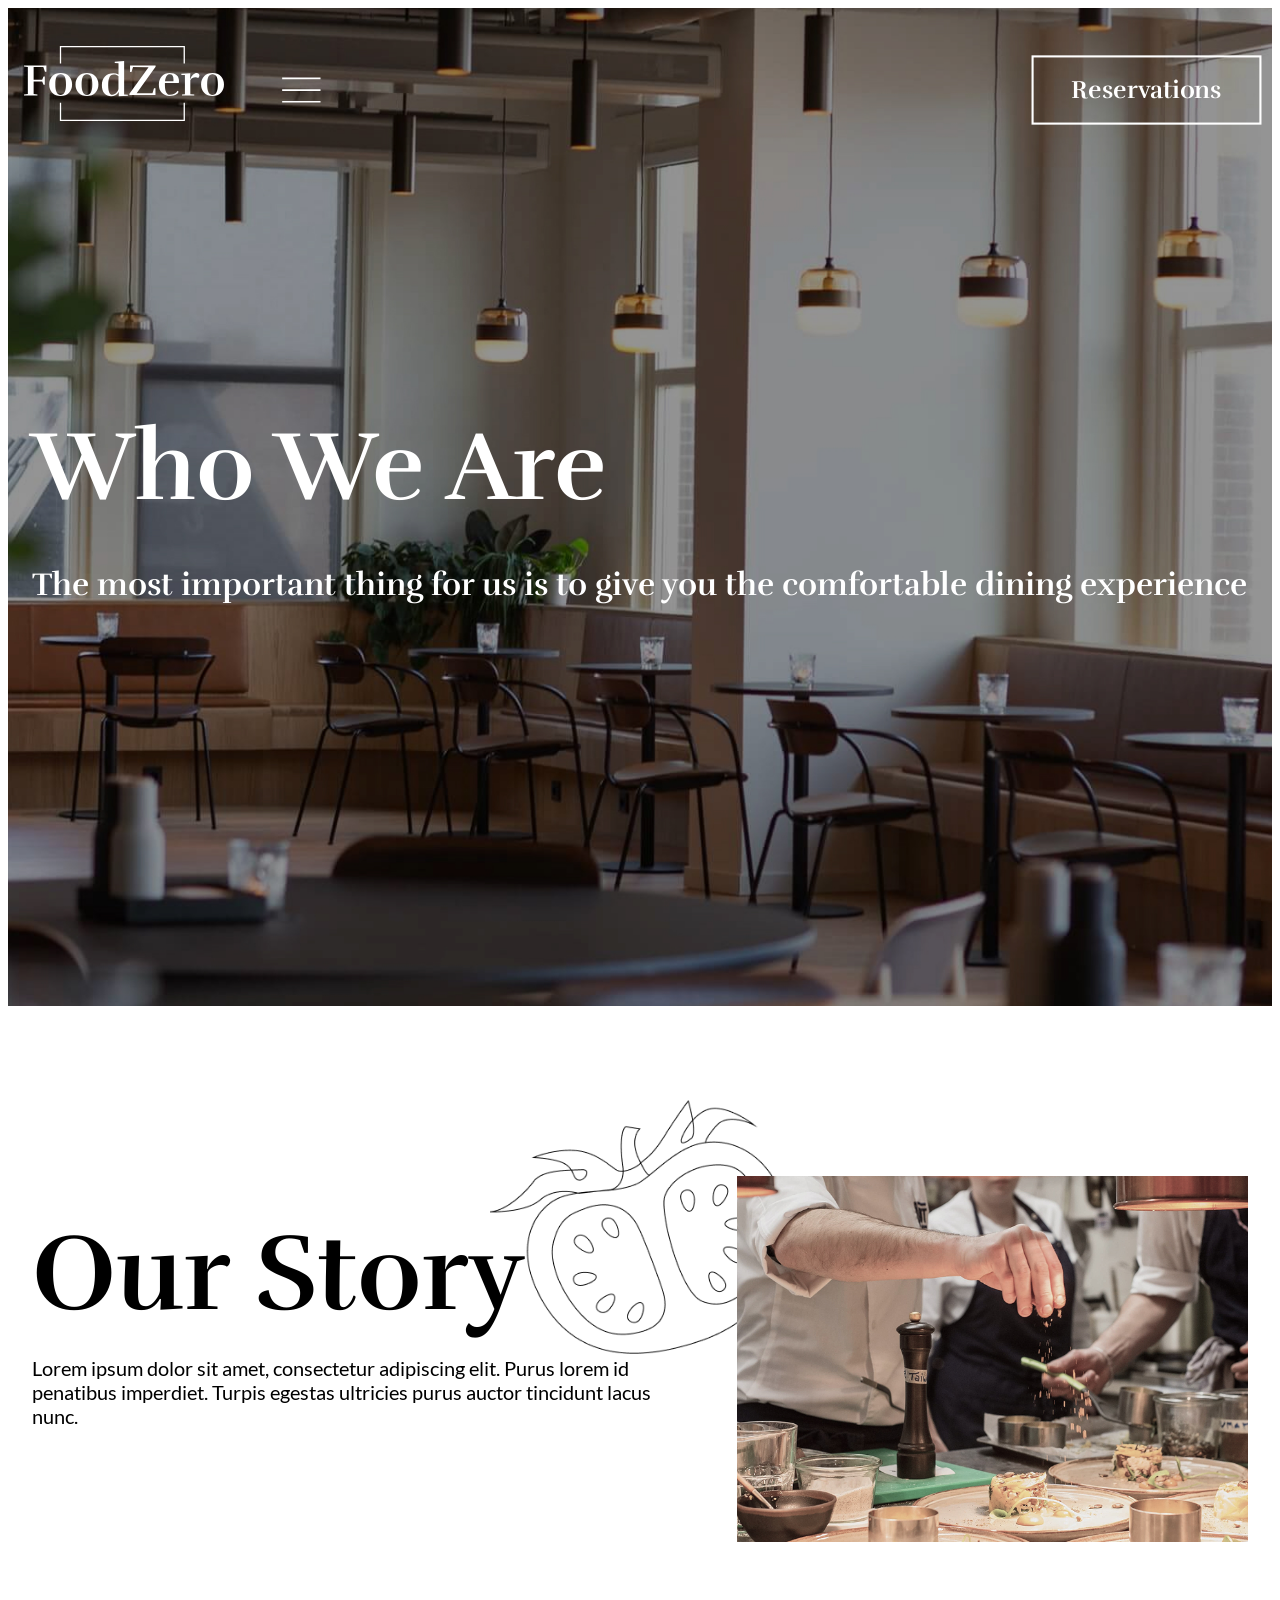
==== commit 674745ad: "Comment the people section" ====
--- a/about.html
+++ b/about.html
@@ -72,7 +72,7 @@
           </div>
         </div>
       </section>
-      <section class="people-section">
+      <!--     <section class="people-section">
         <div class="container">
           <ul>
             <li>
@@ -113,7 +113,7 @@
           </ul>
         </div>
       </section>
-      <!--   <section class="delicious-section">
+       <section class="delicious-section">
         <div class="container">
           <h2 class="section__title">It looks delicious</h2>
           <p class="text-small delicious-text">
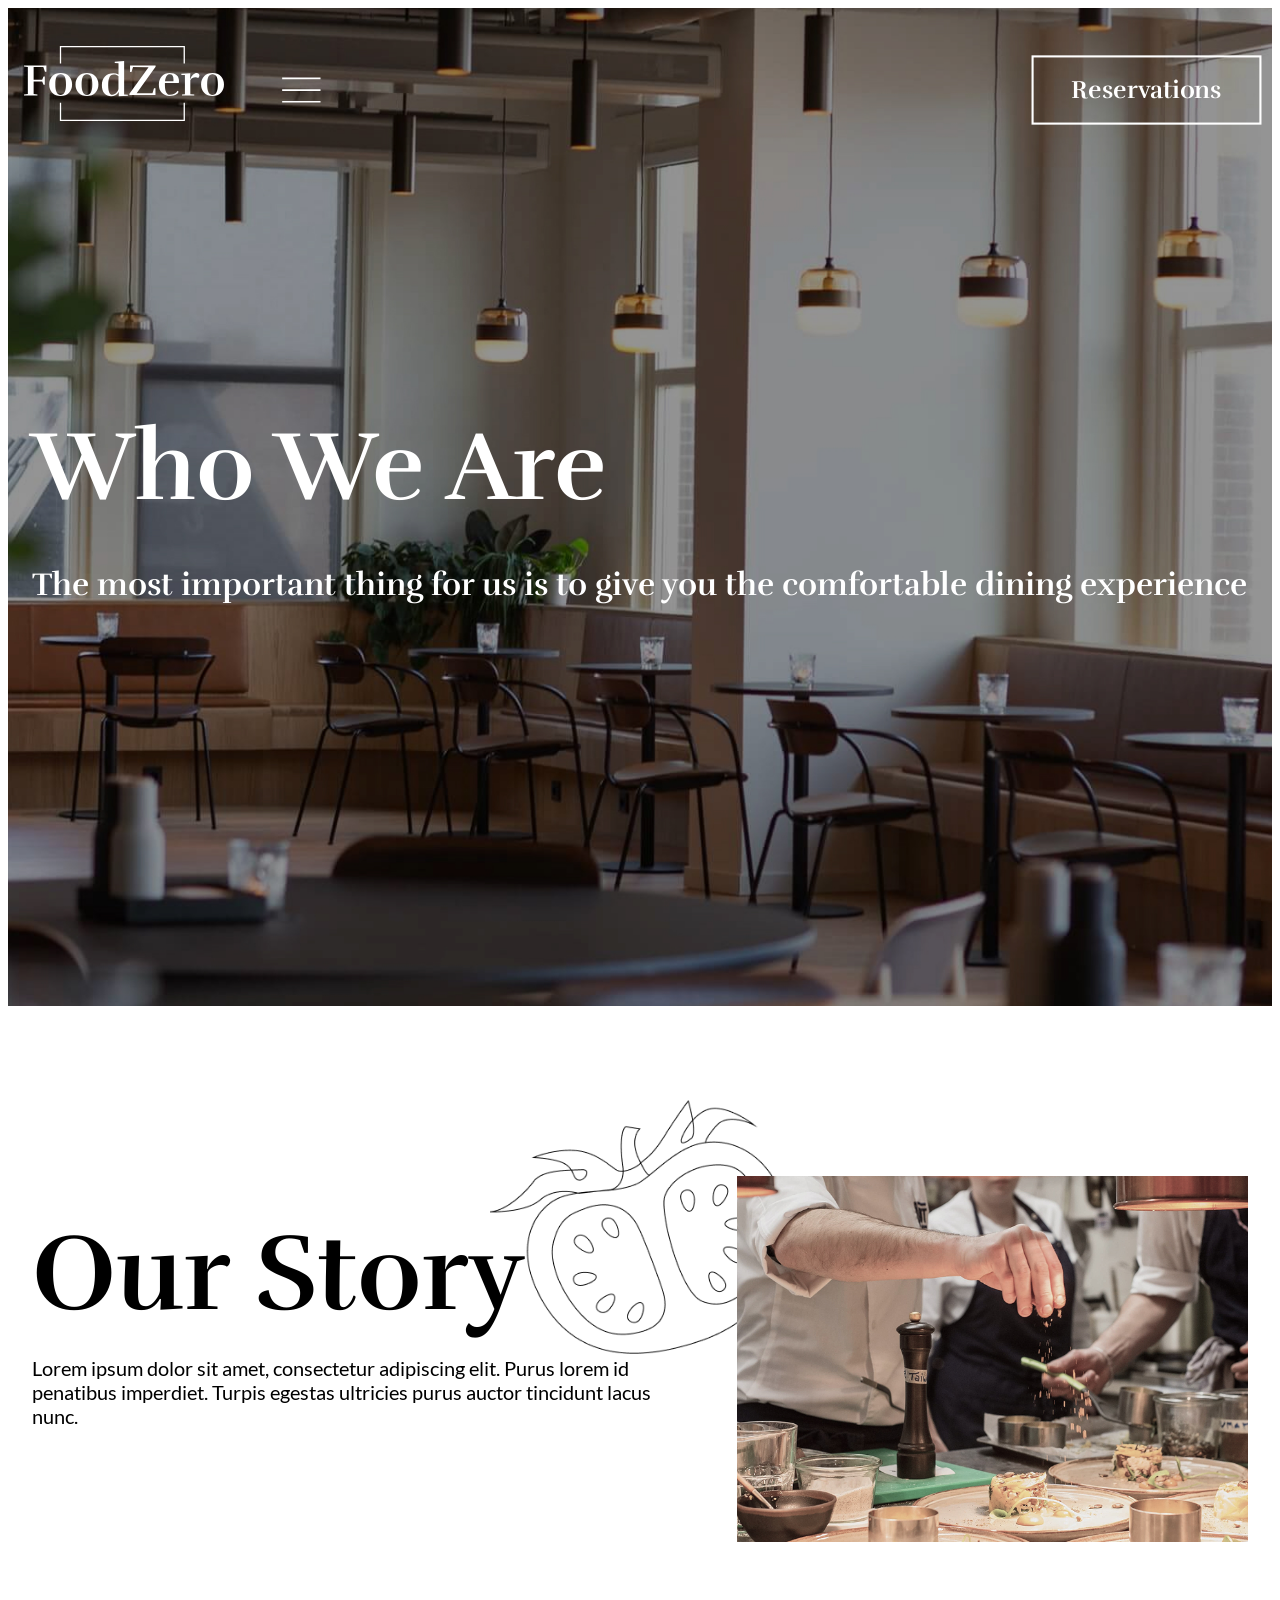
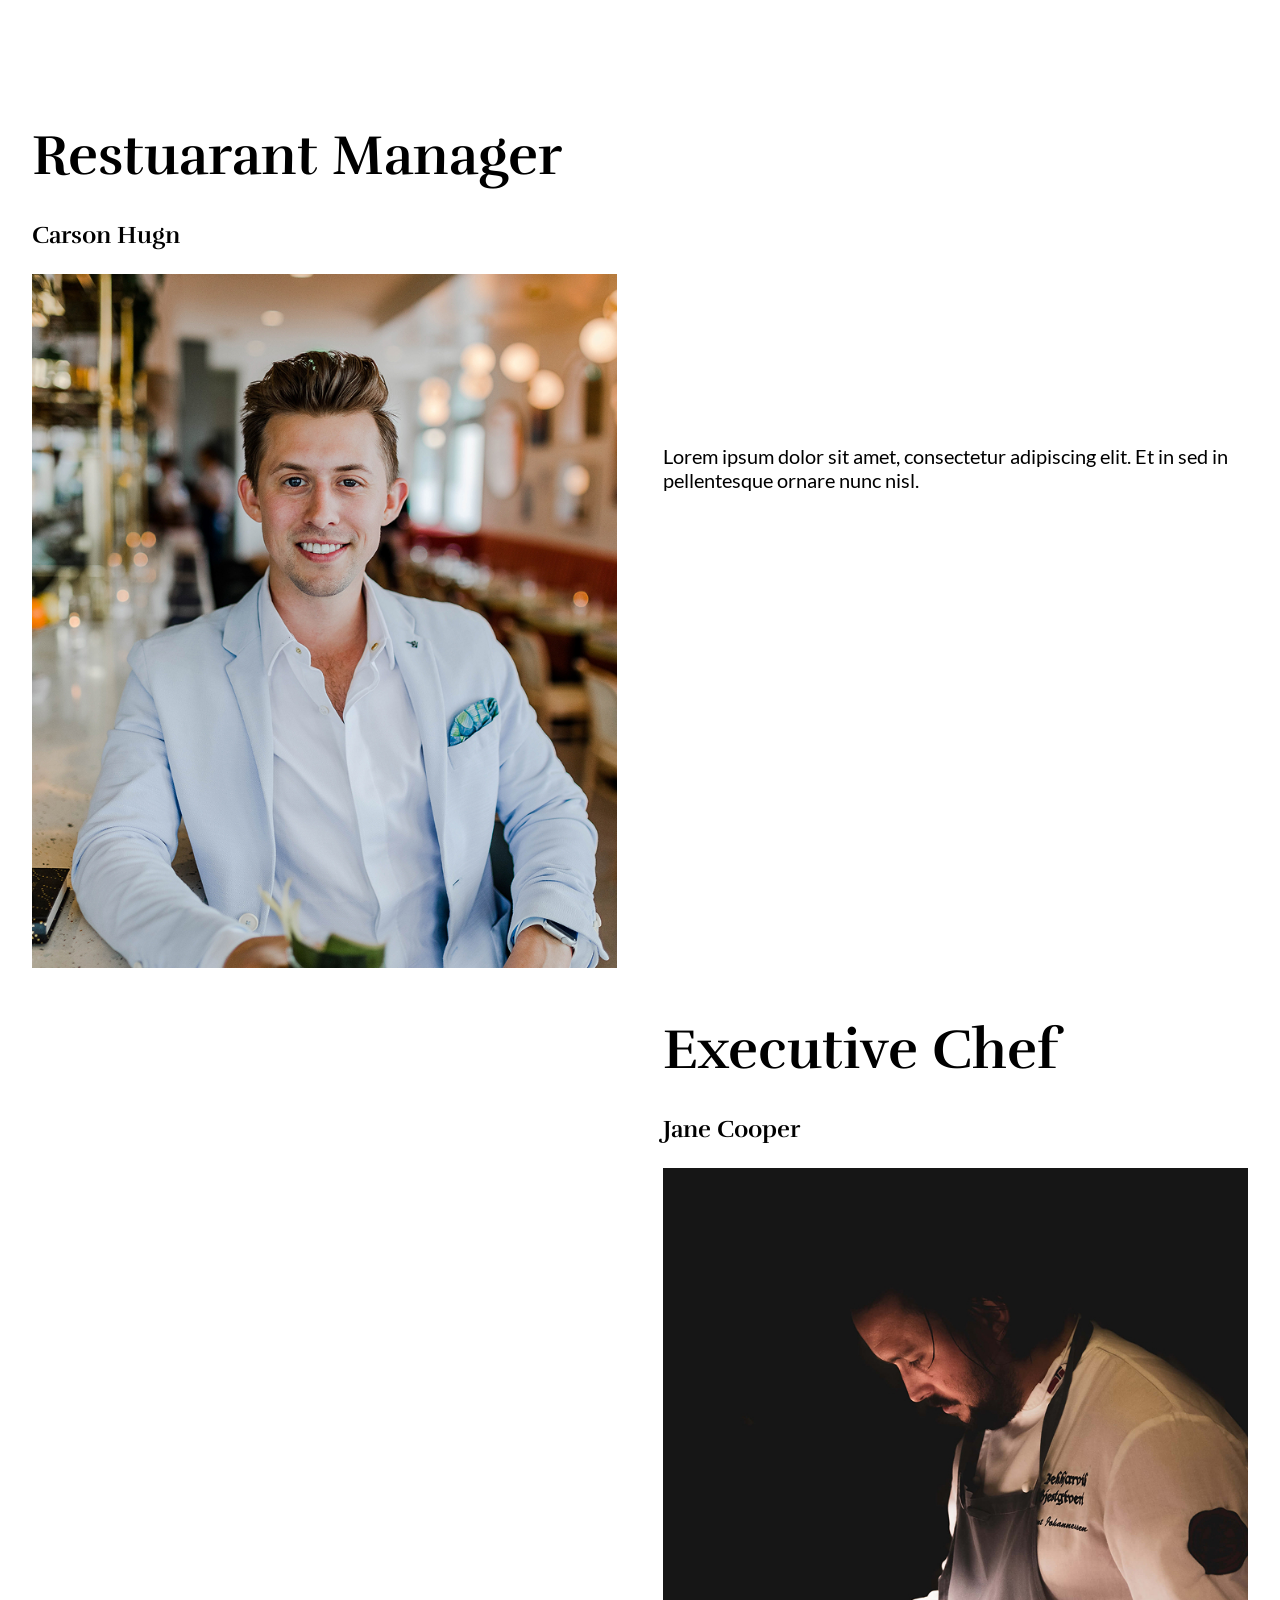
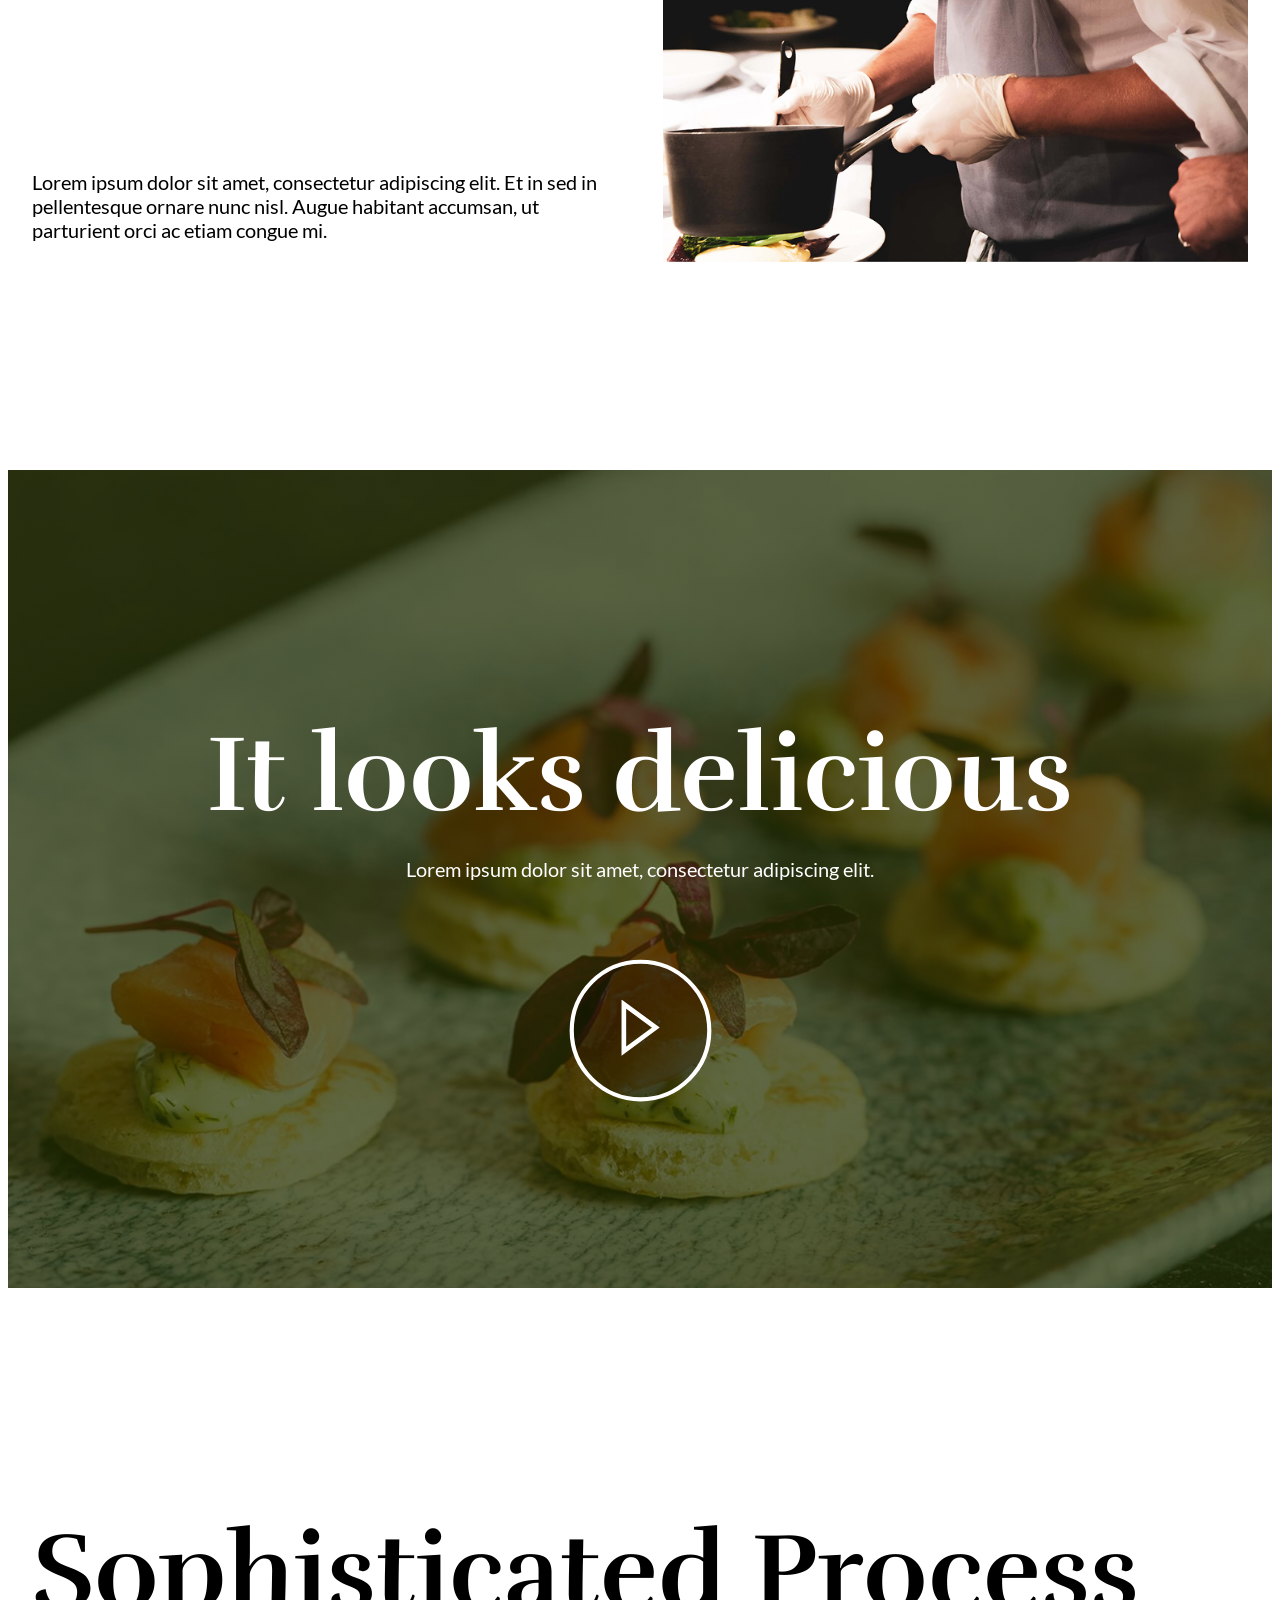
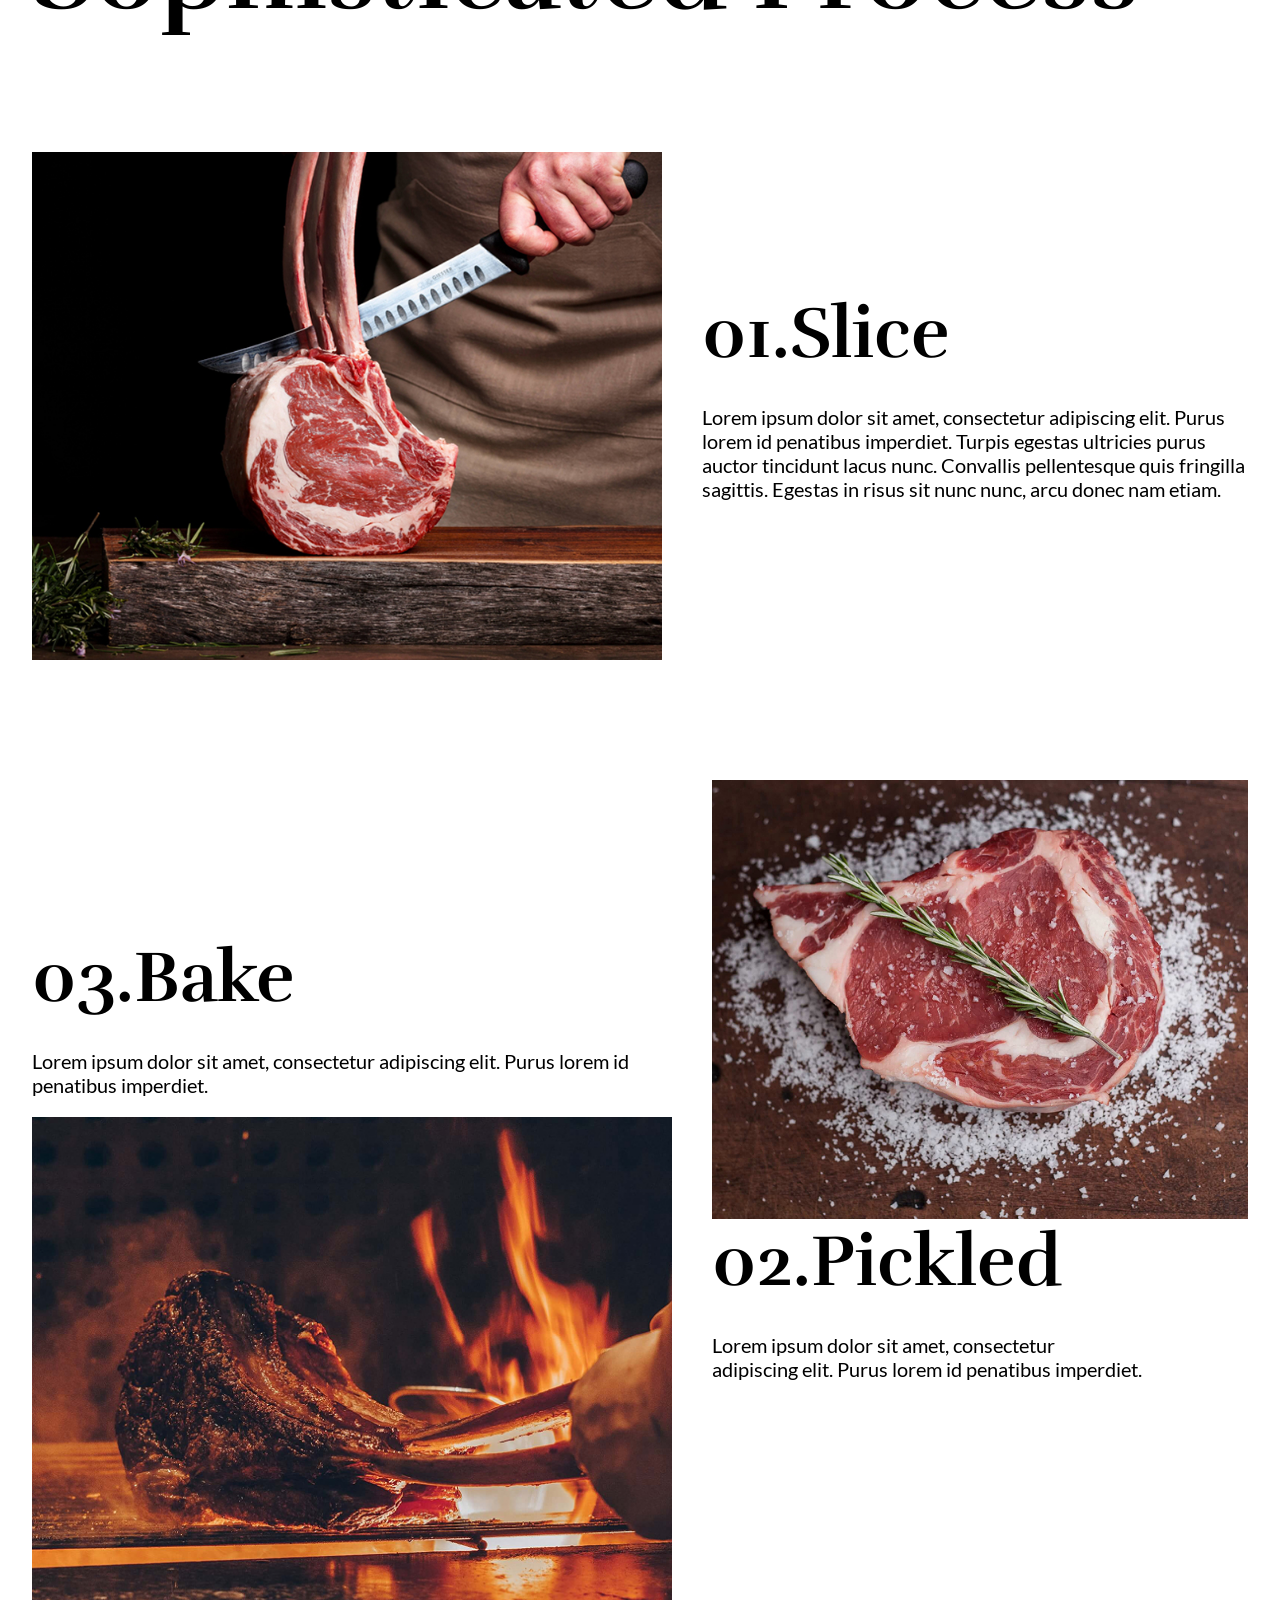
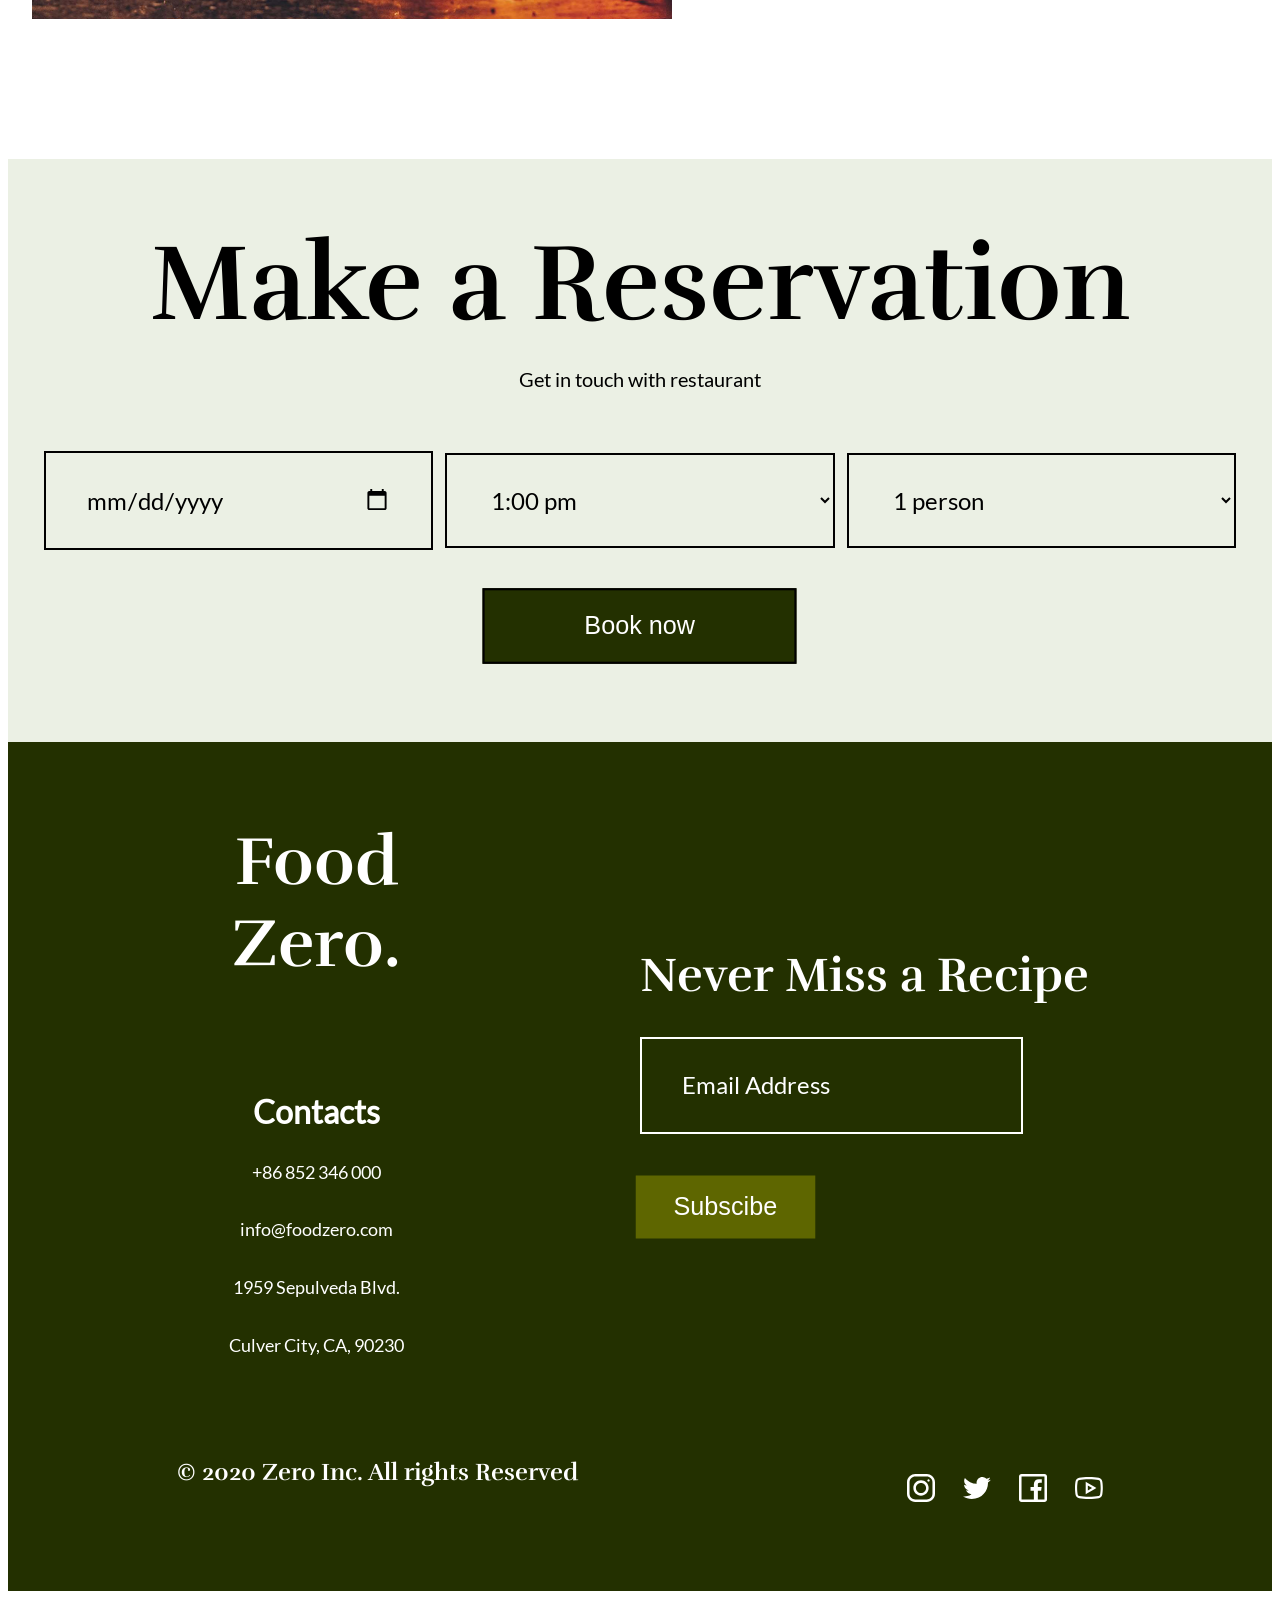
==== commit 765e8c15: "Finished the adaptive graphics for the 'About' page" ====
--- a/about.html
+++ b/about.html
@@ -72,13 +72,13 @@
           </div>
         </div>
       </section>
-      <!--     <section class="people-section">
+      <section class="people-section">
         <div class="container">
           <ul>
             <li>
               <article class="people-container">
                 <div class="manager-name">
-                  <h3 class="item-title">Restuarant Manager</h3>
+                  <h3 class="people-section__item">Restuarant Manager</h3>
                   <p class="people-name">Carson Hugn</p>
                   <img
                     class="people-section__image"
@@ -93,14 +93,14 @@
               </article>
             </li>
             <li>
-              <article class="people-container">
+              <article class="people-container people-container__last-item">
                 <p class="text-small chef-text">
                   Lorem ipsum dolor sit amet, consectetur adipiscing elit. Et in
                   sed in pellentesque ornare nunc nisl. Augue habitant accumsan,
                   ut parturient orci ac etiam congue mi.
                 </p>
                 <div class="chef-name">
-                  <h3 class="item-title">Executive Chef</h3>
+                  <h3 class="people-section__item">Executive Chef</h3>
                   <p class="people-name">Jane Cooper</p>
                   <img
                     class="people-section__image"
@@ -113,14 +113,14 @@
           </ul>
         </div>
       </section>
-       <section class="delicious-section">
+      <section class="delicious-section">
         <div class="container">
           <h2 class="section__title">It looks delicious</h2>
           <p class="text-small delicious-text">
             Lorem ipsum dolor sit amet, consectetur adipiscing elit.
           </p>
           <button class="delicious-button-play">
-            <svg width="44px" height="54px">
+            <svg class="delicious-button-play__icon">
               <use href="./images/icons.svg#icon-button-play"></use>
             </svg>
           </button>
@@ -131,7 +131,11 @@
           <h2 class="section__title process-title">Sophisticated Process</h2>
           <ul>
             <li class="slice-container">
-              <img src="./images/about_clice.jpg" alt="We cut the meat" />
+              <img
+                class="section__image"
+                src="./images/about_clice.jpg"
+                alt="We cut the meat"
+              />
               <div class="slice-text">
                 <h3 class="process-item">01.Slice</h3>
                 <p class="text-small">
@@ -144,16 +148,23 @@
               </div>
             </li>
             <div class="process-container">
-              <li class="bake-item">
-                <h3 class="process-item">03.Bake</h3>
-                <p class="text-small">
-                  Lorem ipsum dolor sit amet, consectetur adipiscing elit. Purus
-                  lorem id penatibus imperdiet.
-                </p>
-                <img src="./images/about_bake.jpg" alt="We bake meat" />
-              </li>
-              <li>
+              <li class="bake-container">
+                <div class="bake-item">
+                  <h3 class="process-item">03.Bake</h3>
+                  <p class="text-small">
+                    Lorem ipsum dolor sit amet, consectetur adipiscing elit.
+                    Purus lorem id penatibus imperdiet.
+                  </p>
+                </div>
                 <img
+                  class="section__image"
+                  src="./images/about_bake.jpg"
+                  alt="We bake meat"
+                />
+              </li>
+              <li class="pickled-container">
+                <img
+                  class="section__image"
                   src="./images/about_pickled.jpg"
                   alt="Steak sprinkled with salt"
                 />
@@ -220,9 +231,9 @@
             Book now
           </button>
         </div>
-      </section> -->
+      </section>
     </main>
-    <!-- <footer class="footer">
+    <footer class="footer">
       <div class="container">
         <div class="footer__container">
           <div class="footer__link">
@@ -315,75 +326,75 @@
           </address>
         </div>
       </div>
-    </footer> -->
+    </footer>
 
     <div class="modal is-hidden">
-      <div class="modal-window">
+      <div class="modal__window">
         <button class="modal-btn-close" type="button">
-          <svg width="30" height="30">
-            <use href=".//images/modal-btn.svg"></use>
+          <svg class="test">
+            <use class="modal__btn-icon" href=".//images/modal-btn.svg"></use>
           </svg>
         </button>
-        <ul class="modal-link">
-          <li class="modal-item">
-            <a class="modal-link-text" href="./home.html">home</a>
+        <ul class="modal__link">
+          <li class="modal__item">
+            <a class="modal__text" href="./index.html">home</a>
           </li>
-          <li class="modal-item">
-            <a class="modal-link-text" href="./menu.html">menu</a>
+          <li class="modal__item">
+            <a class="modal__text" href="./menu.html">menu</a>
           </li>
-          <li class="modal-item">
-            <a class="modal-link-text" href="./about.html">about</a>
+          <li class="modal__item">
+            <a class="modal__text" href="./about.html">about</a>
           </li>
-          <li class="modal-item">
-            <a class="modal-link-text" href="./contact.html">contact</a>
+          <li class="modal__item">
+            <a class="modal__text" href="./contact.html">contact</a>
           </li>
         </ul>
         <div class="modal-contact">
-          <ul class="footer-contacts">
-            <p class="modal-contact-title">Contact</p>
-            <li>
-              <a class="link modal-address" href="tel:+86852346000"
+          <ul class="address__contacts">
+            <p class="modal__contact-title">Contact</p>
+            <li>
+              <a class="link address__link" href="tel:+86852346000"
                 >+86 852 346 000</a
               >
             </li>
             <li>
-              <a class="link modal-address" href="mailto:info@foodzero.com"
+              <a class="link address__link" href="mailto:info@foodzero.com"
                 >info@foodzero.com</a
               >
             </li>
             <li>
               <a
-                class="link modal-address"
+                class="link address__link"
                 href="https://maps.app.goo.gl/G3fx3dMrVu5tf39C7"
                 >1959 Sepulveda Blvd. Culver City, CA, 90230</a
               >
             </li>
           </ul>
-          <ul class="address-social">
+          <ul class="address__social">
             <li>
               <a href="#">
-                <svg class="address-icon" width="28" height="28">
+                <svg class="address__icon">
                   <use href="./images/icons.svg#icon-instagram"></use>
                 </svg>
               </a>
             </li>
             <li>
               <a href="#">
-                <svg class="address-icon" width="28" height="22">
+                <svg class="address__icon">
                   <use href="./images/icons.svg#icon-twitter"></use>
                 </svg>
               </a>
             </li>
             <li>
               <a href="#">
-                <svg class="address-icon" width="26" height="26">
+                <svg class="address__icon">
                   <use href="./images/icons.svg#icon-facebook"></use>
                 </svg>
               </a>
             </li>
             <li>
               <a href="#">
-                <svg class="address-icon" width="28" height="22">
+                <svg class="address__icon">
                   <use href="./images/icons.svg#icon-youtube"></use>
                 </svg>
               </a>
--- a/css/main.min.css
+++ b/css/main.min.css
@@ -1 +1 @@
-*{box-sizing:border-box}h1,h2,h3,h4,h5,h6,p{margin-top:0}a{text-decoration:none}body{font-family:"Rufina",serif;color:var(--color-black);font-weight:700;font-size:48px;line-height:1.2;margin-bottom:18px}ul{margin:0;padding:0;list-style-type:none}:root{--color-black: #000000;--color-brand-light: #9caa00;--color-brand-normal: #5e6600;--color-brand-dark: #233000;--color-grey: #4d4d4d;--color-white-f: #ffffff;--color-light-grey: #b0b0b0;--color-white-eb: #ebf0e4}.visually-hidden{position:absolute;left:-1000px;top:auto;width:1px;height:1px;overflow:hidden}@font-face{font-display:swap;font-family:"Lato";font-weight:400;src:url("../fonts/lato-v25-latin-regular.woff2") format("woff2")}@font-face{font-display:swap;font-family:"Rufina";font-weight:700;src:url("../fonts/rufina-v17-latin-700.woff2") format("woff2")}.text-title{font-size:148px;line-height:1;position:relative;z-index:1;margin-bottom:50px}@media screen and (max-width: 1280px){.text-title{font-size:98px}}@media screen and (max-width: 768px){.text-title{font-size:54px}}@media screen and (max-width: 480px){.text-title{font-size:36px}}.text-normal{font-size:32px}@media screen and (max-width: 768px){.text-normal{font-size:20px}}.text-topic{font-size:108px}@media screen and (max-width: 768px){.text-topic{font-size:88px}}@media screen and (max-width: 480px){.text-topic{font-size:48px}}.text-big{font-size:68px}@media screen and (max-width: 1280px){.text-big{font-size:54px}}@media screen and (max-width: 768px){.text-big{font-size:44px}}@media screen and (max-width: 480px){.text-big{font-size:34px}}.text-medium{font-size:32px}@media screen and (max-width: 768px){.text-medium{font-size:16px}}@media screen and (max-width: 480px){.text-medium{font-size:14px}}.text-small{font-family:Lato,sans-serif;font-weight:400;font-size:24px}@media screen and (max-width: 1280px){.text-small{font-size:20px}}@media screen and (max-width: 768px){.text-small{font-size:16px}}@media screen and (max-width: 480px){.text-small{font-size:12px}}.text-limited{max-width:565px}@media screen and (max-width: 1280px){.text-limited{max-width:420px}}@media screen and (max-width: 768px){.text-limited{max-width:300px}}@media screen and (max-width: 480px){.text-limited{max-width:250px}}.text-centered{text-align:center}button{font-size:32px;color:var(--color-white-f);background-color:rgba(0,0,0,0);border:2px solid var(--color-brand-normal);padding:20px 46px;transition:background-color .3s,color .3s,border .3s,transform .3s}button:hover{transform:scale(1.1)}@media screen and (max-width: 1280px){button{font-size:24px;padding:16px 36px;transform:scale(1.05)}}@media screen and (max-width: 768px){button{font-size:16px;padding:14px 24px;transform:scale(1.03)}}.header__button-reserv{border-color:var(--color-white-f);font-family:"Rufina",serif}.header__button-reserv:hover{background-color:var(--color-brand-normal);border-color:var(--color-brand-normal)}.header__btn-burger{flex-shrink:0;padding:0;border:none;stroke:var(--color-white-f);width:74px;height:61px}.header__btn-burger:hover{stroke:var(--color-light-grey)}.button-reservation{background-color:var(--color-brand-dark);border-color:var(--color-black);padding:20px 95px}@media screen and (max-width: 768px){.button-reservation{padding:20px 64px}}@media screen and (max-width: 768px){.button-reservation{padding:10px 44px}}.button-reservation-light{background-color:var(--color-brand-normal);transition:transform .3s}.button-reservation-light:hover{background-color:var(--color-brand-dark)}.bloger-button{background-color:var(--color-brand-normal);border:none;line-height:1.7;padding:7px 53px;position:absolute;top:12px;right:12px}@media screen and (max-width: 768px){.bloger-button{padding:2px 24px}}.button-subscribe{background-color:var(--color-brand-normal);border:none}.button-subscribe:hover{background-color:rgba(0,0,0,0);border-color:var(--color-white-f)}.comment-button{border:none;transition:transform .3s;padding:0 14px}.comment-button__icon{width:108px;height:24px}@media screen and (max-width: 1280px){.comment-button__icon{width:68px;height:34px}}@media screen and (max-width: 768px){.comment-button__icon{width:40px;height:20px}}@media screen and (max-width: 480px){.comment-button__icon{width:20px;height:10px}}.comment-button:hover{transform:scale(1.1)}.comment-button.back{transform:rotate(180deg)}.modal-btn-close{border:none;position:absolute;top:40px;left:45px;width:85px;height:65px;fill:var(--color-black);padding:0}@media screen and (max-width: 480px){.modal-btn-close{top:10px;left:10px}}.modal-btn-close:hover{fill:var(--color-white-f);cursor:pointer}.link{text-decoration:none;font-style:normal;transition:color .3s;color:var(--color-black)}.menu-link{color:var(--color-black)}@media screen and (max-width: 480px){.menu-link{font-size:32px}}.energy-card{height:710px;position:relative}@media screen and (max-width: 1280px){.energy-card{height:510px}}@media screen and (max-width: 768px){.energy-card{height:410px}}.energy-card__arrow{width:46px;height:26px}@media screen and (max-width: 480px){.energy-card__arrow{width:36px;height:18px}}.energy-card__icon{display:flex;align-items:center}.energy-card__photo{position:absolute;top:0;left:0;width:100%;height:100%;z-index:-1}.energy-card__link{position:absolute;display:flex;justify-content:space-between;width:100%;padding:48px 40px}.address__social{display:flex;gap:28px;justify-content:flex-end}@media screen and (max-width: 1280px){.address__social{justify-content:center}}.address__icon{fill:var(--color-white-f);width:28px;height:28px;transition:transform .2s,fill .2s}.address__icon:hover{fill:var(--color-brand-light);transform:scale(1.2)}@media screen and (max-width: 480px){.address__icon{width:24px;height:24px}}.address__contacts{max-width:210px;font-family:Lato,sans-serif}@media screen and (max-width: 768px){.address__contacts{font-size:32px;line-height:1.5}}@media screen and (max-width: 480px){.address__contacts{font-size:24px}}.address__link{color:var(--color-white-f);font-size:18px;font-weight:400;transition:color .3s}.address__link:hover{color:var(--color-brand-light)}.container{width:100%;max-width:1692px;margin:0 auto;padding:0 24px}.header{position:absolute;top:0;left:0;width:100%;padding-top:46px}@media screen and (max-width: 768px){.header{padding-top:24px}}.header__container{display:flex;align-items:center;gap:40px;justify-content:space-between}@media screen and (max-width: 768px){.header__container{gap:0}}.header__nav{display:flex;gap:40px;align-items:center}@media screen and (max-width: 768px){.header__nav{gap:20px}}@media screen and (max-width: 480px){.header__nav{flex-grow:1;justify-content:space-between}}@media screen and (max-width: 1280px){.header__logo{width:200px}}@media screen and (max-width: 768px){.header__logo{width:160px}}@media screen and (max-width: 480px){.header__logo{width:140px}}.header__contact{display:flex;gap:26px;align-items:center}@media screen and (max-width: 1280px){.header__contact{gap:0}}@media screen and (max-width: 480px){.header__contact{display:none}}.header__link{color:var(--color-white-f);font-family:inter sans-serif;font-weight:400;font-size:26px;max-width:230px}.header__link:hover{color:var(--color-light-grey)}@media screen and (max-width: 1280px){.header__link{display:none}}.header__burger-icon{width:74px;height:61px}@media screen and (max-width: 768px){.header__burger-icon{width:54px;height:51px}}.section__container{display:flex;gap:20px;justify-content:space-between}.section__title{font-size:108px;margin-bottom:18px}@media screen and (max-width: 768px){.section__title{font-size:84px}}@media screen and (max-width: 480px){.section__title{font-size:52px}}.section__image{display:flex;flex-shrink:2;min-width:0;max-width:100%;object-fit:cover}@media screen and (max-width: 480px){.section__image{max-height:410px}}.reservation-section{padding:240px 0 250px;background-color:var(--color-white-eb);text-align:center}@media screen and (max-width: 1280px){.reservation-section{padding:140px 0 150px 0}}@media screen and (max-width: 1280px){.reservation-section{padding:60px 0 80px 0}}@media screen and (max-width: 768px){.reservation-section__title{font-size:68px}}@media screen and (max-width: 480px){.reservation-section__title{font-size:48px}}.reservation-text{margin-bottom:135px}@media screen and (max-width: 1280px){.reservation-text{margin-bottom:100px}}@media screen and (max-width: 1280px){.reservation-text{margin-bottom:60px}}.book-form{margin-bottom:135px}@media screen and (max-width: 1280px){.book-form{margin-bottom:100px}}@media screen and (max-width: 768px){.book-form{display:flex;flex-direction:column;width:100%;gap:16px}}@media screen and (max-width: 1280px){.book-form{margin-bottom:40px}}.reservation-element{padding:30px 40px;border:2px solid var(--color-black);background-color:rgba(0,0,0,0);font-family:Lato,sans-serif;font-weight:400;font-size:24px;line-height:1.4}@media screen and (max-width: 768px){.reservation-element{font-size:18px;padding:20px 40px}}@media screen and (max-width: 480px){.reservation-element{font-size:14px;padding:16px 40px}}.reservation-element::placeholder{color:var(--color-black)}.reservation-element:focus{border-color:var(--color-brand-normal);outline:none}.reservation-make{max-width:1650px;width:100%;margin-bottom:46px}@media screen and (max-width: 768px){.reservation-make{margin-bottom:24px}}@media screen and (max-width: 480px){.reservation-make{padding:14px 20px;margin-bottom:20px}}.reservation-group{display:flex;gap:45px;justify-content:space-between}@media screen and (max-width: 768px){.reservation-group{flex-direction:column;gap:0}}.book-select{width:32%}@media screen and (max-width: 768px){.book-select{width:100%}}.footer{color:var(--color-white-f);background-color:var(--color-brand-dark);padding:135px 0 75px 0}@media screen and (max-width: 1280px){.footer{padding:80px 0 75px}}@media screen and (max-width: 768px){.footer{padding-top:40px}}.footer__container{margin-bottom:96px;display:flex;align-items:center;gap:40px;justify-content:space-between}@media screen and (max-width: 768px){.footer__container{flex-direction:column;margin-bottom:24px}}@media screen and (max-width: 480px){.footer__container{gap:30px}}.footer__link{display:flex;gap:40px;justify-content:flex-start;max-width:640px;flex-grow:1;position:relative}@media screen and (max-width: 1280px){.footer__link{flex-direction:column;align-items:center;text-align:center}}@media screen and (max-width: 768px){.footer__link{gap:0}}.footer__title{font-size:68px;max-width:188px;color:var(--color-white-f)}@media screen and (max-width: 768px){.footer__title{max-width:none;margin-bottom:32px}}@media screen and (max-width: 480px){.footer__title{font-size:48px}}.footer__item{font-size:32px;margin-bottom:55px}@media screen and (max-width: 1280px){.footer__item{margin-bottom:0}}@media screen and (max-width: 768px){.footer__item{font-size:24px}}@media screen and (max-width: 768px){.footer__item{font-size:18px}}.footer__form{flex-basis:50%}.footer__form-item{margin-bottom:55px}@media screen and (max-width: 1280px){.footer__form-item{margin-bottom:32px}}@media screen and (max-width: 768px){.footer__form-item{font-size:34px;text-align:center;margin-bottom:20px}}@media screen and (max-width: 480px){.footer__form-item{font-size:24px;margin-bottom:10px}}.footer__inform{font-size:14px}@media screen and (max-width: 1280px){.footer__inform{display:none}}.footer__logo{gap:40px;flex-basis:50%}.footer__info{display:flex;justify-content:space-between;gap:40px}@media screen and (max-width: 1280px){.footer__info{justify-content:space-around}}@media screen and (max-width: 768px){.footer__info{flex-direction:column-reverse}}@media screen and (max-width: 480px){.footer__info{gap:20px}}.footer__copyright{font-size:24px}@media screen and (max-width: 768px){.footer__copyright{font-size:16px;text-align:center}}@media screen and (max-width: 480px){.footer__copyright{font-size:12px}}.subscribe-item{display:flex;gap:28px;align-items:center}@media screen and (max-width: 1280px){.subscribe-item{flex-direction:column;align-items:flex-start}}@media screen and (max-width: 768px){.subscribe-item{align-items:center;gap:0}}.subscribe-form{flex-grow:1}.footer-address{margin-bottom:20px}.footer-address:hover{color:var(--color-brand-light)}.footer-field{margin-bottom:15px;flex-grow:1}.footer-input{padding:30px 40px;background-color:rgba(0,0,0,0);border:2px solid var(--color-white-f);width:100%;font-size:24px;line-height:1.4;color:var(--color-white-f)}@media screen and (max-width: 768px){.footer-input{font-size:16px;padding:20px 30px}}.footer-input:focus{border-color:var(--color-brand-normal);outline:none}.footer-input::placeholder{color:var(--color-white-f);font-size:24px;line-height:1.4;font-family:Lato,sans-serif}@media screen and (max-width: 768px){.footer-input::placeholder{font-size:16px}}.footer-input:focus::placeholder{color:var(--color-white-f)}.modal{position:fixed;top:0;left:0;right:0;bottom:0;width:100%;height:100%;color:var(--color-white-f);background-image:linear-gradient(rgba(35, 48, 0, 0.8), rgba(35, 48, 0, 0.8)),url("../images/modal-background.jpg");background-size:cover;background-repeat:no-repeat;display:flex;justify-content:center;align-items:center;z-index:3;transition:opacity .3s,visibility .3s;overflow-y:auto}.modal__window{display:flex;gap:30px;padding-top:220px;justify-content:space-around;align-items:center;max-width:1300px;width:100%}@media screen and (max-width: 768px){.modal__window{flex-direction:column;padding:300px 0 100px;gap:20px;text-align:center}}.modal__window .test{width:40px;height:40px}@media screen and (max-width: 480px){.modal__window{padding-top:140px}}.modal__btn-icon{width:30px;height:30px}.modal__link{font-size:66px;text-transform:uppercase;max-width:350px}@media screen and (max-width: 768px){.modal__link{font-size:46px}}@media screen and (max-width: 480px){.modal__link{font-size:36px}}.modal__item{margin-bottom:42px;list-style-type:disc;cursor:pointer;transition:color .3s}.modal__item:hover{color:var(--color-brand-light)}@media screen and (max-width: 768px){.modal__item{margin-bottom:24px;list-style-type:none}}.modal__text{color:var(--color-white-f);transition:color .3s}.modal__text:hover{color:var(--color-brand-light)}.modal__contact-title{font-family:Rufina,serif;padding:20px 0;margin-bottom:38px;font-size:32px;border-bottom:4px dashed var(--color-white-f)}@media screen and (max-width: 768px){.modal__contact-title{display:none}}.modal.is-hidden{opacity:0;visibility:hidden;pointer-events:none}.dish{display:flex;flex-wrap:wrap;gap:60px}@media screen and (max-width: 1280px){.dish{gap:32px}}@media screen and (max-width: 768px){.dish{flex-direction:column;gap:20px}}@media screen and (max-width: 768px){.dish{gap:14px}}.dish__item{flex-basis:calc((100% - 60px)/2)}.dish__price{border-bottom:4px dashed var(--color-black);text-align:right;margin-bottom:24px}@media screen and (max-width: 1280px){.dish__price{font-size:42px}}@media screen and (max-width: 768px){.dish__price{font-size:32px;margin-bottom:16px}}@media screen and (max-width: 480px){.dish__price{font-size:28px;margin-bottom:12px}}.dish__title{font-size:68px;margin-bottom:24px}@media screen and (max-width: 1280px){.dish__title{font-size:40px}}@media screen and (max-width: 768px){.dish__title{font-size:34px;margin-bottom:16px}}@media screen and (max-width: 480px){.dish__title{font-size:24px}}.advantages-section{padding:210px 0 190px 0}@media screen and (max-width: 1280px){.advantages-section{padding:120px 0 40px 0}}@media screen and (max-width: 768px){.advantages-section{padding-top:60px}}@media screen and (max-width: 480px){.advantages-section{padding:40px 0 20px 0}}.advantages-section__list{display:flex;gap:20px;justify-content:space-between;flex-shrink:0}@media screen and (max-width: 768px){.advantages-section__list{flex-direction:column}}@media screen and (max-width: 480px){.advantages-section__list{gap:14px}}.advantages-section__item{display:flex;flex-direction:column;justify-content:flex-start;align-items:center;margin-bottom:40px}@media screen and (max-width: 768px){.advantages-section__item{flex-direction:row;margin-bottom:0;justify-content:center}}.advantages-section__inform{max-width:300px}.advantages-section__icon{display:flex;justify-content:center;align-items:center;border-radius:50%;border:none;background-color:var(--color-white-eb);width:260px;height:260px}@media screen and (max-width: 1280px){.advantages-section__icon{width:160px;height:160px;flex-shrink:0}}@media screen and (max-width: 768px){.advantages-section__icon{width:120px;height:120px}}@media screen and (max-width: 480px){.advantages-section__icon{width:80px;height:80px}}.advantages-section__image{width:150px;height:121px}@media screen and (max-width: 1280px){.advantages-section__image{width:110px}}@media screen and (max-width: 768px){.advantages-section__image{width:60px}}@media screen and (max-width: 480px){.advantages-section__image{width:40px}}@media screen and (max-width: 1280px){.advantages-section__title{font-size:44px;margin-bottom:24px}}@media screen and (max-width: 768px){.advantages-section__title{font-size:34px;margin-bottom:16px}}@media screen and (max-width: 480px){.advantages-section__title{font-size:28px;margin-bottom:10px}}.blogers-section{padding:130px 0 100px 0}@media screen and (max-width: 1280px){.blogers-section{padding-top:80px}}@media screen and (max-width: 768px){.blogers-section{padding:40px 0}}.blogers-section__list{display:flex;gap:20px;justify-content:space-between}@media screen and (max-width: 480px){.blogers-section__list{gap:40px;flex-direction:column}}.blogers-section__photo{width:84px}@media screen and (max-width: 768px){.blogers-section__photo{width:54px}}@media screen and (max-width: 480px){.blogers-section__photo{width:44px}}.blogers-section__image{display:flex;flex-shrink:1;min-width:0;max-width:100%}.blogers-section__inform{display:flex;color:var(--color-brand-normal);font-family:Lato,sans-serif;font-weight:400;font-size:18px;margin-bottom:48px}@media screen and (max-width: 1280px){.blogers-section__inform{margin-bottom:24px}}@media screen and (max-width: 768px){.blogers-section__inform{margin-bottom:0}}.blogers-section__inform li:not(:first-child){list-style-type:disc}.blogers-section__text{display:flex;gap:32px;align-items:center}@media screen and (max-width: 1280px){.blogers-section__text--hidden{display:none}}@media screen and (max-width: 768px){.blogers-section__text--hidden-late{display:none}}@media screen and (max-width: 768px){.blogers-section__text--distance{margin:0}}.blogers-section__item{margin-bottom:68px;position:relative}@media screen and (max-width: 1280px){.blogers-section__item{margin-bottom:28px}}@media screen and (max-width: 768px){.blogers-section__item{margin-bottom:8px}}.blogers-section__comment{margin-bottom:18px;padding-bottom:18px;border-bottom:4px dashed var(--color-black)}@media screen and (max-width: 768px){.blogers-section__comment{margin-bottom:8px;padding-bottom:8px;border-bottom:2px dashed var(--color-black)}}.blogers-section__link{gap:40px;font-size:24px;margin-top:46px}.blogers-section__link:hover{color:var(--color-brand-normal)}.blogers-section__arrow{width:48px;height:24px;fill:var(--color-brand-normal)}@media screen and (max-width: 768px){.blogers-section__arrow{width:28px;height:14px}}.blogers-section__arrow:hover{fill:var(--color-brand-normal)}.comment-section{padding:120px 0 145px 0;background-image:url("../images/comment-section-background.png");background-repeat:no-repeat;background-position-x:1500px;background-position-y:130px}@media screen and (max-width: 1280px){.comment-section{padding:100px 0}}@media screen and (max-width: 768px){.comment-section{padding:72px 0}}@media screen and (max-width: 768px){.comment-section{padding:42px 0}}.comment-section__container{display:flex;justify-content:space-between;align-items:center}.comment-section__arrow{display:flex;align-items:center}.comment-section__counter{font-size:16px}.comment-section__text{margin-bottom:86px;max-width:85%}@media screen and (max-width: 1280px){.comment-section__text{font-size:32px;margin-bottom:64px}}@media screen and (max-width: 768px){.comment-section__text{font-size:24px;margin-bottom:44px;max-width:100%}}@media screen and (max-width: 480px){.comment-section__text{font-size:16px;margin-bottom:24px}}.people-comment{display:flex;gap:16px}.people-comment__inform{display:flex;flex-direction:column;justify-content:center}@media screen and (max-width: 480px){.people-comment__inform{margin-bottom:8px}}.people-comment__name{font-size:32px}@media screen and (max-width: 768px){.people-comment__name{font-size:24px}}@media screen and (max-width: 480px){.people-comment__name{font-size:16px}}.people-comment__mark{font-size:18px}@media screen and (max-width: 768px){.people-comment__mark{font-size:16px}}@media screen and (max-width: 480px){.people-comment__mark{font-size:10px}}.people-comment__photo{width:164px;height:164px}@media screen and (max-width: 768px){.people-comment__photo{width:88px;height:88px}}@media screen and (max-width: 480px){.people-comment__photo{width:48px;height:48px}}.energy-section{padding:130px 0;text-align:center}@media screen and (max-width: 1280px){.energy-section{padding:100px 0 70px}}@media screen and (max-width: 768px){.energy-section{padding:60px 0 40px}}.energy-section__list{display:flex;flex-wrap:nowrap}.energy-section__item{flex-shrink:0;width:100%}.energy-section__container{overflow:hidden}.energy-section__distance{margin-bottom:125px}@media screen and (max-width: 1280px){.energy-section__distance{margin-bottom:74px}}@media screen and (max-width: 768px){.energy-section__distance{margin-bottom:44px}}.energy-section__title{font-size:108px;margin-bottom:18px}@media screen and (max-width: 1280px){.energy-section__title{font-size:88px}}@media screen and (max-width: 768px){.energy-section__title{font-size:48px}}@media screen and (max-width: 480px){.energy-section__title{font-size:32px}}.exellent-section{position:relative;padding-top:220px;background-color:var(--color-white-eb);z-index:-2}@media screen and (max-width: 768px){.exellent-section__text{font-size:14px}}@media screen and (max-width: 768px){.exellent-section__text{font-size:12px}}@media screen and (max-width: 1280px){.exellent-section{padding-top:120px}}@media screen and (max-width: 768px){.exellent-section{padding-top:60px}}@media screen and (max-width: 768px){.exellent-section{padding-top:40px}}.exellent-section__container{display:flex;gap:40px;justify-content:space-between}@media screen and (max-width: 1280px){.exellent-section__container{gap:20px}}@media screen and (max-width: 768px){.exellent-section__container{gap:10px;flex-direction:column-reverse}}@media screen and (max-width: 1280px){.exellent-section__title{font-size:62px}}@media screen and (max-width: 768px){.exellent-section__title{font-size:48px}}@media screen and (max-width: 480px){.exellent-section__title{font-size:32px}}.exellent-section__image{display:flex;flex-shrink:1;min-width:0;max-width:100%}.exellent-section__small-decorate{position:absolute;top:100px;left:50px;z-index:-1}@media screen and (max-width: 1280px){.exellent-section__small-decorate{width:240px;top:40px}}@media screen and (max-width: 1280px){.exellent-section__small-decorate{display:none}}.exellent-section__big-decorate{position:absolute;bottom:20px;right:100px;width:360px}@media screen and (max-width: 1280px){.exellent-section__big-decorate{display:none}}.hero-section{color:var(--color-white-f);background-color:var(--color-brand-dark);padding:310px 0 222px 0}@media screen and (max-width: 1280px){.hero-section{padding:180px 0 100px 0}}@media screen and (max-width: 768px){.hero-section{padding:110px 0 64px 0}}@media screen and (max-width: 480px){.hero-section{padding:100px 0 40px 0}}.hero-section__image{position:absolute;z-index:0;top:435px;right:50px}@media screen and (max-width: 1280px){.hero-section__image{width:500px;top:280px}}@media screen and (max-width: 768px){.hero-section__image{width:300px;top:180px}}@media screen and (max-width: 480px){.hero-section__image{width:180px;top:150px}}.hero-section__title--limited{max-width:1057px}@media screen and (max-width: 1280px){.hero-section__title--limited{max-width:757px}}@media screen and (max-width: 768px){.hero-section__title--limited{max-width:408px}}@media screen and (max-width: 480px){.hero-section__title--limited{max-width:258px}}.hero-section__decorate{position:absolute;top:1165px;right:422px}@media screen and (max-width: 1280px){.hero-section__decorate{width:600px;top:750px;right:auto}}@media screen and (max-width: 768px){.hero-section__decorate{width:320px;top:450px}}@media screen and (max-width: 480px){.hero-section__decorate{display:none}}.hero-section__underside{display:flex;margin-top:760px;justify-content:space-between;gap:20px}@media screen and (max-width: 1280px){.hero-section__underside{margin-top:420px}}@media screen and (max-width: 768px){.hero-section__underside{margin-top:240px;flex-direction:column}}@media screen and (max-width: 480px){.hero-section__underside{margin-top:100px}}@media screen and (max-width: 768px){.hero-section__underside-title{margin-bottom:24px}}@media screen and (max-width: 480px){.hero-section__underside-title{margin-bottom:16px}}.hero-section__underside-item{display:flex;flex-direction:column;align-items:center}@media screen and (max-width: 768px){.hero-section__underside-item{align-items:flex-start}}@media screen and (max-width: 768px){.hero-section__underside-item:last-child{align-items:flex-end}}.hero-section__text{position:relative;z-index:1}.hero-section__text-capture{margin-top:55px}@media screen and (max-width: 1280px){.hero-section__text-capture{margin-top:42px}}@media screen and (max-width: 768px){.hero-section__text-capture{max-width:400px;margin-top:24px}}.hero-section__text-distanse{margin-bottom:85px}@media screen and (max-width: 1280px){.hero-section__text-distanse{margin-bottom:42px}}@media screen and (max-width: 768px){.hero-section__text-distanse{margin-bottom:24px}}.hero-section__image-soup{width:650px}@media screen and (max-width: 1280px){.hero-section__image-soup{width:400px}}@media screen and (max-width: 480px){.hero-section__image-soup{width:260px}}.hero-section__image-jar{width:500px}@media screen and (max-width: 1280px){.hero-section__image-jar{width:300px}}@media screen and (max-width: 480px){.hero-section__image-jar{width:200px}}.menu-section{padding:175px 0 220px 0;background-image:url("../images/home-menu-branch.png");background-repeat:no-repeat;background-position:right top}@media screen and (max-width: 1280px){.menu-section{padding:100px 0 60px 0}}@media screen and (max-width: 768px){.menu-section{background-size:520px 580px;padding:62px 0 40px 0}}@media screen and (max-width: 480px){.menu-section{background-size:320px 380px;padding:42px 0 20px 0}}.menu-section__title{margin-bottom:158px}@media screen and (max-width: 1280px){.menu-section__title{margin-bottom:58px}}@media screen and (max-width: 768px){.menu-section__title{margin-bottom:28px}}.hero-menu-section{background-image:url("../images/menu-hero-section.jpg");background-repeat:no-repeat;background-size:cover;background-position:center;padding:350px 0 330px 0;color:var(--color-white-f)}@media screen and (max-width: 1280px){.hero-menu-section{padding:280px 0 230px 0}}@media screen and (max-width: 768px){.hero-menu-section{padding:220px 0 130px 0}}@media screen and (max-width: 480px){.hero-menu-section{padding:140px 0}}.hero-menu-section__title--limited{max-width:780px}.dish-text{margin-bottom:58px}.menu-image{max-width:790px;max-height:988px}.starters-section{padding:120px 0 140px 0;background-image:url("../images/starters-bluebbery.png");background-repeat:no-repeat;background-position:right top;background-size:515px 440px}@media screen and (max-width: 1280px){.starters-section{padding:100px 0 120px 0;background-size:390px 320px}}@media screen and (max-width: 768px){.starters-section{background-size:280px 240px;padding:60px 0}}@media screen and (max-width: 480px){.starters-section{background-size:120px 100px;padding:40px 0}}.starters-section__container{display:flex;gap:20px;justify-content:space-between}@media screen and (max-width: 480px){.starters-section__container{flex-direction:column}}.starters-section__inform{margin-bottom:80px}@media screen and (max-width: 768px){.starters-section__title{margin-bottom:62px}}@media screen and (max-width: 480px){.starters-section__title{margin-bottom:32px}}.mains-section{padding:80px 0 130px 0}@media screen and (max-width: 1280px){.mains-section{padding:40px 0 68px 0}}.mains-section__container{display:flex;gap:20px;justify-content:space-between}@media screen and (max-width: 480px){.mains-section__container{flex-direction:column-reverse}}.mains-inform{margin-bottom:130px}@media screen and (max-width: 1280px){.mains-inform{margin-bottom:80px}}@media screen and (max-width: 768px){.mains-inform{margin-bottom:40px}}@media screen and (max-width: 480px){.mains-inform{margin-bottom:20px}}.drinks-section{padding:190px 0 210px 0;background-image:url("../images/background-avocado.png");background-repeat:no-repeat;background-position:center top;background-size:350px 415px}@media screen and (max-width: 1280px){.drinks-section{padding:80px 0 120px 0}}@media screen and (max-width: 768px){.drinks-section{padding:0 0 80px 0;background-size:300px 280px}}@media screen and (max-width: 768px){.drinks-section{background-size:200px 180px}}@media screen and (max-width: 768px){.drinks-section__title{margin-bottom:32px}}.drinks-section__container{display:flex;gap:20px;justify-content:space-between}@media screen and (max-width: 480px){.drinks-section__container{flex-direction:column}}.drinks-inform{margin-bottom:160px}@media screen and (max-width: 1280px){.drinks-inform{margin-bottom:80px}}@media screen and (max-width: 768px){.drinks-inform{margin-bottom:60px}}@media screen and (max-width: 768px){.drinks-inform{margin-bottom:40px}}.hero-contact-section{background-image:url("../images/contact-hero-background.jpg");background-repeat:no-repeat;background-position:center;background-size:cover;padding:415px 0 130px 0;color:var(--color-white-f)}@media screen and (max-width: 768px){.hero-contact-section{padding:240px 0 80px 0}}@media screen and (max-width: 480px){.hero-contact-section{padding:200px 0 80px 0}}.hero-contact-section__description{margin-bottom:93px}@media screen and (max-width: 480px){.hero-contact-section__description{margin-bottom:42px}}@media screen and (max-width: 768px){.hero-contact-section__title{font-size:68px;margin-bottom:18px}}.work-schedule{display:flex;flex-direction:column;margin-left:auto;max-width:695px}.work-schedule__text{font-size:32px}.work-schedule__days{display:flex;font-weight:400;font-size:24px;border-bottom:2px dashed var(--color-white-f);padding:38px 0;margin-bottom:38px;justify-content:space-between;align-items:center}@media screen and (max-width: 768px){.work-schedule__days{justify-content:space-around;gap:24px;padding:24px}}@media screen and (max-width: 480px){.work-schedule__days{flex-direction:column;gap:0;padding:16px 0}}.schedule-text{display:flex;gap:20px;font-size:24px;justify-content:space-between}@media screen and (max-width: 768px){.schedule-text{flex-direction:column}}.schedule-text__hours{max-width:142px}@media screen and (max-width: 768px){.schedule-text__hours{text-align:center;word-spacing:40px;max-width:none}}@media screen and (max-width: 480px){.schedule-text__hours{word-spacing:30px}}.contact-section{background-image:url("../images/contact-orange-background.png");background-repeat:no-repeat;background-position:center 152px;background-size:325px 270px;font-size:32px;color:var(--color-brand-dark);padding:272px 0 135px 0}@media screen and (max-width: 1280px){.contact-section{background-size:258px 228px;background-position:center 80px;font-size:28px;padding:200px 0 120px 0}}@media screen and (max-width: 768px){.contact-section{font-size:20px;background-size:154px 140px;padding:100px 0 80px 0;background-position:center 40px}}@media screen and (max-width: 480px){.contact-section{background-position:center 16px;background-size:114px 90px;font-size:16px;padding:90px 0 60px 0}}.contact-container{display:flex;gap:40px;justify-content:space-between;margin-bottom:145px}@media screen and (max-width: 768px){.contact-container{margin-bottom:110px}}@media screen and (max-width: 768px){.contact-container{margin-bottom:62px}}@media screen and (max-width: 480px){.contact-container{margin-bottom:46px;gap:20px}}.contact-text{display:flex;flex-direction:column;flex-grow:1;justify-content:flex-end;margin-bottom:80px;align-items:center}.contact-text .retreat{margin-bottom:0}.contact-link{color:var(--color-brand-normal)}.address-container{display:flex;justify-content:space-between;gap:40px}@media screen and (max-width: 480px){.address-container{gap:20px}}.address-inform{max-width:744px;align-content:flex-end;margin-bottom:325px}@media screen and (max-width: 1280px){.address-inform{margin-bottom:0;align-content:center;flex-basis:70%}}@media screen and (max-width: 768px){.address-inform{display:flex;flex-direction:column;align-items:flex-start}}@media screen and (max-width: 480px){.address-inform{margin-bottom:16px}}.map-button{color:var(--color-black)}@media screen and (max-width: 480px){.map-button{padding:9px;font-size:14px}}.map-link{color:var(--color-black);font-family:Rufina,sans-serif}.map-button:hover .map-link{color:var(--color-white-f)}.map-button:hover{color:var(--color-white-f);background-color:var(--color-brand-dark)}.adress-text{margin-bottom:55px}@media screen and (max-width: 768px){.adress-text{margin-bottom:24px}}.reservation-section.contact{background-image:url("../images/reservation-background.png");background-repeat:no-repeat;background-position:50px 60px}@media screen and (max-width: 1280px){.reservation-section.contact{background-size:380px;background-position:16px 24px}}@media screen and (max-width: 768px){.reservation-section.contact{background-size:240px;background-position:8px 16px}}@media screen and (max-width: 480px){.reservation-section.contact{background-size:160px}}.reservation-chapter{display:flex;flex-direction:column;align-items:center}.reservation-title{margin-bottom:18px}@media screen and (max-width: 768px){.reservation-title{font-size:64px}}@media screen and (max-width: 480px){.reservation-title{font-size:42px}}.inform-text.reservation{margin-bottom:115px}@media screen and (max-width: 768px){.inform-text.reservation{font-size:24px;margin-bottom:64px}}@media screen and (max-width: 480px){.inform-text.reservation{font-size:18px;margin-bottom:42px}}.about-hero-section{background-image:url("../images/about-hero-background.jpg");background-repeat:no-repeat;background-position:center;background-size:cover;color:var(--color-white-f);padding:410px 0 370px 0}@media screen and (max-width: 768px){.about-hero-section{padding:310px 0 260px 0}}@media screen and (max-width: 480px){.about-hero-section{padding:240px 0 220px 0}}.people-section{padding:165px 0 305px 0}@media screen and (max-width: 1280px){.people-section{padding:80px 0 160px}}.people-section__image{display:flex;flex-shrink:1;min-width:0;max-width:100%;object-fit:cover}@media screen and (max-width: 768px){.people-section__image{max-width:80%}}.people-container{display:flex;gap:100px}@media screen and (max-width: 768px){.people-container{gap:24px}}.manager-text{padding-top:322px;max-width:510px}@media screen and (max-width: 1280px){.manager-text{flex-basis:50%}}@media screen and (max-width: 1280px){.manager-name{flex-basis:50%}}.chef-text{display:flex;align-items:flex-end}@media screen and (max-width: 1280px){.chef-text{flex-basis:50%}}@media screen and (max-width: 1280px){.chef-name{flex-basis:50%}}.story-section{padding:220px 0 115px 0;background-image:url("../images/about-tomato-background.png");background-repeat:no-repeat;background-position:center 94px}@media screen and (max-width: 1280px){.story-section{padding:170px 0 100px 0;background-size:300px}}@media screen and (max-width: 768px){.story-section{padding:108px 0 88px 0;background-size:214px;background-position:center 14px}}@media screen and (max-width: 480px){.story-section{padding:80px 0 56px 0;background-size:128px;background-position:left 24px}}.story-section__image{display:flex;flex-shrink:1;min-width:0;max-width:100%;object-fit:cover}.story-container{display:flex;gap:40px;justify-content:space-between}@media screen and (max-width: 768px){.story-container{gap:8px}}@media screen and (max-width: 480px){.story-container{flex-direction:column}}.story-text{max-width:665px;align-content:flex-end;margin-bottom:94px}@media screen and (max-width: 480px){.story-text{margin-bottom:16px}}.process-section{padding:270px 0 320px 0}.process-item{font-size:88px;margin-bottom:28px}.slice-container{display:flex;gap:40px;justify-content:space-around;margin-bottom:120px}.slice-text{max-width:615px;align-content:center}.process-container{display:flex;gap:40px;justify-content:space-between}.bake-item{max-width:650px;margin-top:155px}.pickled-item{margin-bottom:96px;max-width:430px}.people-name{font-weight:400;font-size:24px}.delicious-section{padding:240px 0 190px 0;text-align:center;color:var(--color-white-f);background-image:linear-gradient(rgba(35, 48, 0, 0.7), rgba(35, 48, 0, 0.7)),url("../images/about-delitious-background.jpg");background-position:center;background-repeat:no-repeat;background-size:cover}.delicious-text{color:var(--color-white-f);margin-bottom:82px}.process-title{margin-bottom:174px}.delicious-button-play{stroke:var(--color-white-f);fill:rgba(0,0,0,0);border-radius:50%;width:135px;height:135px;padding:0;border:4px solid var(--color-white-f);background-color:rgba(0,0,0,.3);transition:transform .3s}.delicious-button-play:hover{fill:var(--color-white-f);transform:scale(1.1)}+*{box-sizing:border-box}h1,h2,h3,h4,h5,h6,p{margin-top:0}a{text-decoration:none}body{font-family:"Rufina",serif;color:var(--color-black);font-weight:700;font-size:48px;line-height:1.2;margin-bottom:18px}ul{margin:0;padding:0;list-style-type:none}:root{--color-black: #000000;--color-brand-light: #9caa00;--color-brand-normal: #5e6600;--color-brand-dark: #233000;--color-grey: #4d4d4d;--color-white-f: #ffffff;--color-light-grey: #b0b0b0;--color-white-eb: #ebf0e4}.visually-hidden{position:absolute;left:-1000px;top:auto;width:1px;height:1px;overflow:hidden}@font-face{font-display:swap;font-family:"Lato";font-weight:400;src:url("../fonts/lato-v25-latin-regular.woff2") format("woff2")}@font-face{font-display:swap;font-family:"Rufina";font-weight:700;src:url("../fonts/rufina-v17-latin-700.woff2") format("woff2")}.text-title{font-size:148px;line-height:1;position:relative;z-index:1;margin-bottom:50px}@media screen and (max-width: 1280px){.text-title{font-size:98px}}@media screen and (max-width: 768px){.text-title{font-size:54px}}@media screen and (max-width: 480px){.text-title{font-size:36px}}.text-normal{font-size:32px}@media screen and (max-width: 768px){.text-normal{font-size:20px}}.text-topic{font-size:108px}@media screen and (max-width: 768px){.text-topic{font-size:88px}}@media screen and (max-width: 480px){.text-topic{font-size:48px}}.text-big{font-size:68px}@media screen and (max-width: 1280px){.text-big{font-size:54px}}@media screen and (max-width: 768px){.text-big{font-size:44px}}@media screen and (max-width: 480px){.text-big{font-size:34px}}.text-medium{font-size:32px}@media screen and (max-width: 768px){.text-medium{font-size:16px}}@media screen and (max-width: 480px){.text-medium{font-size:14px}}.text-small{font-family:Lato,sans-serif;font-weight:400;font-size:24px}@media screen and (max-width: 1280px){.text-small{font-size:20px}}@media screen and (max-width: 768px){.text-small{font-size:16px}}@media screen and (max-width: 480px){.text-small{font-size:12px}}.text-limited{max-width:565px}@media screen and (max-width: 1280px){.text-limited{max-width:420px}}@media screen and (max-width: 768px){.text-limited{max-width:300px}}@media screen and (max-width: 480px){.text-limited{max-width:250px}}.text-centered{text-align:center}button{font-size:32px;color:var(--color-white-f);background-color:rgba(0,0,0,0);border:2px solid var(--color-brand-normal);padding:20px 46px;transition:background-color .3s,color .3s,border .3s,transform .3s}button:hover{transform:scale(1.1)}@media screen and (max-width: 1280px){button{font-size:24px;padding:16px 36px;transform:scale(1.05)}}@media screen and (max-width: 768px){button{font-size:16px;padding:14px 24px;transform:scale(1.03)}}.header__button-reserv{border-color:var(--color-white-f);font-family:"Rufina",serif}.header__button-reserv:hover{background-color:var(--color-brand-normal);border-color:var(--color-brand-normal)}.header__btn-burger{flex-shrink:0;padding:0;border:none;stroke:var(--color-white-f);width:74px;height:61px}.header__btn-burger:hover{stroke:var(--color-light-grey)}.button-reservation{background-color:var(--color-brand-dark);border-color:var(--color-black);padding:20px 95px}@media screen and (max-width: 768px){.button-reservation{padding:20px 64px}}@media screen and (max-width: 768px){.button-reservation{padding:10px 44px}}.button-reservation-light{background-color:var(--color-brand-normal);transition:transform .3s}.button-reservation-light:hover{background-color:var(--color-brand-dark)}.bloger-button{background-color:var(--color-brand-normal);border:none;line-height:1.7;padding:7px 53px;position:absolute;top:12px;right:12px}@media screen and (max-width: 768px){.bloger-button{padding:2px 24px}}.button-subscribe{background-color:var(--color-brand-normal);border:none}.button-subscribe:hover{background-color:rgba(0,0,0,0);border-color:var(--color-white-f)}.comment-button{border:none;transition:transform .3s;padding:0 14px}.comment-button__icon{width:108px;height:24px}@media screen and (max-width: 1280px){.comment-button__icon{width:68px;height:34px}}@media screen and (max-width: 768px){.comment-button__icon{width:40px;height:20px}}@media screen and (max-width: 480px){.comment-button__icon{width:20px;height:10px}}.comment-button:hover{transform:scale(1.1)}.comment-button.back{transform:rotate(180deg)}.modal-btn-close{border:none;position:absolute;top:40px;left:45px;width:85px;height:65px;fill:var(--color-black);padding:0}@media screen and (max-width: 480px){.modal-btn-close{top:10px;left:10px}}.modal-btn-close:hover{fill:var(--color-white-f);cursor:pointer}.link{text-decoration:none;font-style:normal;transition:color .3s;color:var(--color-black)}.menu-link{color:var(--color-black)}@media screen and (max-width: 480px){.menu-link{font-size:32px}}.energy-card{height:710px;position:relative}@media screen and (max-width: 1280px){.energy-card{height:510px}}@media screen and (max-width: 768px){.energy-card{height:410px}}.energy-card__arrow{width:46px;height:26px}@media screen and (max-width: 480px){.energy-card__arrow{width:36px;height:18px}}.energy-card__icon{display:flex;align-items:center}.energy-card__photo{position:absolute;top:0;left:0;width:100%;height:100%;z-index:-1}.energy-card__link{position:absolute;display:flex;justify-content:space-between;width:100%;padding:48px 40px}.address__social{display:flex;gap:28px;justify-content:flex-end}@media screen and (max-width: 1280px){.address__social{justify-content:center}}.address__icon{fill:var(--color-white-f);width:28px;height:28px;transition:transform .2s,fill .2s}.address__icon:hover{fill:var(--color-brand-light);transform:scale(1.2)}@media screen and (max-width: 480px){.address__icon{width:24px;height:24px}}.address__contacts{max-width:210px;font-family:Lato,sans-serif}@media screen and (max-width: 768px){.address__contacts{font-size:32px;line-height:1.5}}@media screen and (max-width: 480px){.address__contacts{font-size:24px}}.address__link{color:var(--color-white-f);font-size:18px;font-weight:400;transition:color .3s}.address__link:hover{color:var(--color-brand-light)}.container{width:100%;max-width:1692px;margin:0 auto;padding:0 24px}.header{position:absolute;top:0;left:0;width:100%;padding-top:46px}@media screen and (max-width: 768px){.header{padding-top:24px}}.header__container{display:flex;align-items:center;gap:40px;justify-content:space-between}@media screen and (max-width: 768px){.header__container{gap:0}}.header__nav{display:flex;gap:40px;align-items:center}@media screen and (max-width: 768px){.header__nav{gap:20px}}@media screen and (max-width: 480px){.header__nav{flex-grow:1;justify-content:space-between}}@media screen and (max-width: 1280px){.header__logo{width:200px}}@media screen and (max-width: 768px){.header__logo{width:160px}}@media screen and (max-width: 480px){.header__logo{width:140px}}.header__contact{display:flex;gap:26px;align-items:center}@media screen and (max-width: 1280px){.header__contact{gap:0}}@media screen and (max-width: 480px){.header__contact{display:none}}.header__link{color:var(--color-white-f);font-family:inter sans-serif;font-weight:400;font-size:26px;max-width:230px}.header__link:hover{color:var(--color-light-grey)}@media screen and (max-width: 1280px){.header__link{display:none}}.header__burger-icon{width:74px;height:61px}@media screen and (max-width: 768px){.header__burger-icon{width:54px;height:51px}}.section__container{display:flex;gap:20px;justify-content:space-between}.section__title{font-size:108px;margin-bottom:18px}@media screen and (max-width: 768px){.section__title{font-size:84px}}@media screen and (max-width: 480px){.section__title{font-size:52px}}.section__image{display:flex;flex-shrink:2;min-width:0;max-width:100%;object-fit:cover}@media screen and (max-width: 480px){.section__image{max-height:410px}}.reservation-section{padding:240px 0 250px;background-color:var(--color-white-eb);text-align:center}@media screen and (max-width: 1280px){.reservation-section{padding:140px 0 150px 0}}@media screen and (max-width: 1280px){.reservation-section{padding:60px 0 80px 0}}@media screen and (max-width: 768px){.reservation-section__title{font-size:68px}}@media screen and (max-width: 480px){.reservation-section__title{font-size:48px}}.reservation-text{margin-bottom:135px}@media screen and (max-width: 1280px){.reservation-text{margin-bottom:100px}}@media screen and (max-width: 1280px){.reservation-text{margin-bottom:60px}}.book-form{margin-bottom:135px}@media screen and (max-width: 1280px){.book-form{margin-bottom:100px}}@media screen and (max-width: 768px){.book-form{display:flex;flex-direction:column;width:100%;gap:16px}}@media screen and (max-width: 1280px){.book-form{margin-bottom:40px}}.reservation-element{padding:30px 40px;border:2px solid var(--color-black);background-color:rgba(0,0,0,0);font-family:Lato,sans-serif;font-weight:400;font-size:24px;line-height:1.4}@media screen and (max-width: 768px){.reservation-element{font-size:18px;padding:20px 40px}}@media screen and (max-width: 480px){.reservation-element{font-size:14px;padding:16px 40px}}.reservation-element::placeholder{color:var(--color-black)}.reservation-element:focus{border-color:var(--color-brand-normal);outline:none}.reservation-make{max-width:1650px;width:100%;margin-bottom:46px}@media screen and (max-width: 768px){.reservation-make{margin-bottom:24px}}@media screen and (max-width: 480px){.reservation-make{padding:14px 20px;margin-bottom:20px}}.reservation-group{display:flex;gap:45px;justify-content:space-between}@media screen and (max-width: 768px){.reservation-group{flex-direction:column;gap:0}}.book-select{width:32%}@media screen and (max-width: 768px){.book-select{width:100%}}.footer{color:var(--color-white-f);background-color:var(--color-brand-dark);padding:135px 0 75px 0}@media screen and (max-width: 1280px){.footer{padding:80px 0 75px}}@media screen and (max-width: 768px){.footer{padding-top:40px}}.footer__container{margin-bottom:96px;display:flex;align-items:center;gap:40px;justify-content:space-between}@media screen and (max-width: 768px){.footer__container{flex-direction:column;margin-bottom:24px}}@media screen and (max-width: 480px){.footer__container{gap:30px}}.footer__link{display:flex;gap:40px;justify-content:flex-start;max-width:640px;flex-grow:1;position:relative}@media screen and (max-width: 1280px){.footer__link{flex-direction:column;align-items:center;text-align:center}}@media screen and (max-width: 768px){.footer__link{gap:0}}.footer__title{font-size:68px;max-width:188px;color:var(--color-white-f)}@media screen and (max-width: 768px){.footer__title{max-width:none;margin-bottom:32px}}@media screen and (max-width: 480px){.footer__title{font-size:48px}}.footer__item{font-size:32px;margin-bottom:55px}@media screen and (max-width: 1280px){.footer__item{margin-bottom:0}}@media screen and (max-width: 768px){.footer__item{font-size:24px}}@media screen and (max-width: 768px){.footer__item{font-size:18px}}.footer__form{flex-basis:50%}.footer__form-item{margin-bottom:55px}@media screen and (max-width: 1280px){.footer__form-item{margin-bottom:32px}}@media screen and (max-width: 768px){.footer__form-item{font-size:34px;text-align:center;margin-bottom:20px}}@media screen and (max-width: 480px){.footer__form-item{font-size:24px;margin-bottom:10px}}.footer__inform{font-size:14px}@media screen and (max-width: 1280px){.footer__inform{display:none}}.footer__logo{gap:40px;flex-basis:50%}.footer__info{display:flex;justify-content:space-between;gap:40px}@media screen and (max-width: 1280px){.footer__info{justify-content:space-around}}@media screen and (max-width: 768px){.footer__info{flex-direction:column-reverse}}@media screen and (max-width: 480px){.footer__info{gap:20px}}.footer__copyright{font-size:24px}@media screen and (max-width: 768px){.footer__copyright{font-size:16px;text-align:center}}@media screen and (max-width: 480px){.footer__copyright{font-size:12px}}.subscribe-item{display:flex;gap:28px;align-items:center}@media screen and (max-width: 1280px){.subscribe-item{flex-direction:column;align-items:flex-start}}@media screen and (max-width: 768px){.subscribe-item{align-items:center;gap:0}}.subscribe-form{flex-grow:1}.footer-address{margin-bottom:20px}.footer-address:hover{color:var(--color-brand-light)}.footer-field{margin-bottom:15px;flex-grow:1}.footer-input{padding:30px 40px;background-color:rgba(0,0,0,0);border:2px solid var(--color-white-f);width:100%;font-size:24px;line-height:1.4;color:var(--color-white-f)}@media screen and (max-width: 768px){.footer-input{font-size:16px;padding:20px 30px}}.footer-input:focus{border-color:var(--color-brand-normal);outline:none}.footer-input::placeholder{color:var(--color-white-f);font-size:24px;line-height:1.4;font-family:Lato,sans-serif}@media screen and (max-width: 768px){.footer-input::placeholder{font-size:16px}}.footer-input:focus::placeholder{color:var(--color-white-f)}.modal{position:fixed;top:0;left:0;right:0;bottom:0;width:100%;height:100%;color:var(--color-white-f);background-image:linear-gradient(rgba(35, 48, 0, 0.8), rgba(35, 48, 0, 0.8)),url("../images/modal-background.jpg");background-size:cover;background-repeat:no-repeat;display:flex;justify-content:center;align-items:center;z-index:3;transition:opacity .3s,visibility .3s;overflow-y:auto}.modal__window{display:flex;gap:30px;margin-top:80px;justify-content:space-around;align-items:center;max-width:1300px;width:100%}@media screen and (max-width: 768px){.modal__window{flex-direction:column;gap:20px;text-align:center}}.modal__window .test{width:40px;height:40px}@media screen and (max-width: 480px){.modal__window{padding-top:140px}}.modal__btn-icon{width:30px;height:30px}.modal__link{font-size:66px;text-transform:uppercase;max-width:350px}@media screen and (max-width: 768px){.modal__link{font-size:46px}}@media screen and (max-width: 480px){.modal__link{font-size:36px}}.modal__item{margin-bottom:42px;list-style-type:disc;cursor:pointer;transition:color .3s}.modal__item:hover{color:var(--color-brand-light)}@media screen and (max-width: 768px){.modal__item{margin-bottom:24px;list-style-type:none}}.modal__text{color:var(--color-white-f);transition:color .3s}.modal__text:hover{color:var(--color-brand-light)}.modal__contact-title{font-family:Rufina,serif;padding:20px 0;margin-bottom:38px;font-size:32px;border-bottom:4px dashed var(--color-white-f)}@media screen and (max-width: 768px){.modal__contact-title{display:none}}.modal.is-hidden{opacity:0;visibility:hidden;pointer-events:none}.dish{display:flex;flex-wrap:wrap;gap:60px}@media screen and (max-width: 1280px){.dish{gap:32px}}@media screen and (max-width: 768px){.dish{flex-direction:column;gap:20px}}@media screen and (max-width: 768px){.dish{gap:14px}}.dish__item{flex-basis:calc((100% - 60px)/2)}.dish__price{border-bottom:4px dashed var(--color-black);text-align:right;margin-bottom:24px}@media screen and (max-width: 1280px){.dish__price{font-size:42px}}@media screen and (max-width: 768px){.dish__price{font-size:32px;margin-bottom:16px}}@media screen and (max-width: 480px){.dish__price{font-size:28px;margin-bottom:12px}}.dish__title{font-size:68px;margin-bottom:24px}@media screen and (max-width: 1280px){.dish__title{font-size:40px}}@media screen and (max-width: 768px){.dish__title{font-size:34px;margin-bottom:16px}}@media screen and (max-width: 480px){.dish__title{font-size:24px}}.advantages-section{padding:210px 0 190px 0}@media screen and (max-width: 1280px){.advantages-section{padding:120px 0 40px 0}}@media screen and (max-width: 768px){.advantages-section{padding-top:60px}}@media screen and (max-width: 480px){.advantages-section{padding:40px 0 20px 0}}.advantages-section__list{display:flex;gap:20px;justify-content:space-between;flex-shrink:0}@media screen and (max-width: 768px){.advantages-section__list{flex-direction:column}}@media screen and (max-width: 480px){.advantages-section__list{gap:14px}}.advantages-section__item{display:flex;flex-direction:column;justify-content:flex-start;align-items:center;margin-bottom:40px}@media screen and (max-width: 768px){.advantages-section__item{flex-direction:row;margin-bottom:0;justify-content:center}}.advantages-section__inform{max-width:300px}.advantages-section__icon{display:flex;justify-content:center;align-items:center;border-radius:50%;border:none;background-color:var(--color-white-eb);width:260px;height:260px}@media screen and (max-width: 1280px){.advantages-section__icon{width:160px;height:160px;flex-shrink:0}}@media screen and (max-width: 768px){.advantages-section__icon{width:120px;height:120px}}@media screen and (max-width: 480px){.advantages-section__icon{width:80px;height:80px}}.advantages-section__image{width:150px;height:121px}@media screen and (max-width: 1280px){.advantages-section__image{width:110px}}@media screen and (max-width: 768px){.advantages-section__image{width:60px}}@media screen and (max-width: 480px){.advantages-section__image{width:40px}}@media screen and (max-width: 1280px){.advantages-section__title{font-size:44px;margin-bottom:24px}}@media screen and (max-width: 768px){.advantages-section__title{font-size:34px;margin-bottom:16px}}@media screen and (max-width: 480px){.advantages-section__title{font-size:28px;margin-bottom:10px}}.blogers-section{padding:130px 0 100px 0}@media screen and (max-width: 1280px){.blogers-section{padding-top:80px}}@media screen and (max-width: 768px){.blogers-section{padding:40px 0}}.blogers-section__list{display:flex;gap:20px;justify-content:space-between}@media screen and (max-width: 480px){.blogers-section__list{gap:40px;flex-direction:column}}.blogers-section__photo{width:84px}@media screen and (max-width: 768px){.blogers-section__photo{width:54px}}@media screen and (max-width: 480px){.blogers-section__photo{width:44px}}.blogers-section__image{display:flex;flex-shrink:1;min-width:0;max-width:100%}.blogers-section__inform{display:flex;color:var(--color-brand-normal);font-family:Lato,sans-serif;font-weight:400;font-size:18px;margin-bottom:48px}@media screen and (max-width: 1280px){.blogers-section__inform{margin-bottom:24px}}@media screen and (max-width: 768px){.blogers-section__inform{margin-bottom:0}}.blogers-section__inform li:not(:first-child){list-style-type:disc}.blogers-section__text{display:flex;gap:32px;align-items:center}@media screen and (max-width: 1280px){.blogers-section__text--hidden{display:none}}@media screen and (max-width: 768px){.blogers-section__text--hidden-late{display:none}}@media screen and (max-width: 768px){.blogers-section__text--distance{margin:0}}.blogers-section__item{margin-bottom:68px;position:relative}@media screen and (max-width: 1280px){.blogers-section__item{margin-bottom:28px}}@media screen and (max-width: 768px){.blogers-section__item{margin-bottom:8px}}.blogers-section__comment{margin-bottom:18px;padding-bottom:18px;border-bottom:4px dashed var(--color-black)}@media screen and (max-width: 768px){.blogers-section__comment{margin-bottom:8px;padding-bottom:8px;border-bottom:2px dashed var(--color-black)}}.blogers-section__link{gap:40px;font-size:24px;margin-top:46px}.blogers-section__link:hover{color:var(--color-brand-normal)}.blogers-section__arrow{width:48px;height:24px;fill:var(--color-brand-normal)}@media screen and (max-width: 768px){.blogers-section__arrow{width:28px;height:14px}}.blogers-section__arrow:hover{fill:var(--color-brand-normal)}.comment-section{padding:120px 0 145px 0;background-image:url("../images/comment-section-background.png");background-repeat:no-repeat;background-position-x:1500px;background-position-y:130px}@media screen and (max-width: 1280px){.comment-section{padding:100px 0}}@media screen and (max-width: 768px){.comment-section{padding:72px 0}}@media screen and (max-width: 768px){.comment-section{padding:42px 0}}.comment-section__container{display:flex;justify-content:space-between;align-items:center}.comment-section__arrow{display:flex;align-items:center}.comment-section__counter{font-size:16px}.comment-section__text{margin-bottom:86px;max-width:85%}@media screen and (max-width: 1280px){.comment-section__text{font-size:32px;margin-bottom:64px}}@media screen and (max-width: 768px){.comment-section__text{font-size:24px;margin-bottom:44px;max-width:100%}}@media screen and (max-width: 480px){.comment-section__text{font-size:16px;margin-bottom:24px}}.people-comment{display:flex;gap:16px}.people-comment__inform{display:flex;flex-direction:column;justify-content:center}@media screen and (max-width: 480px){.people-comment__inform{margin-bottom:8px}}.people-comment__name{font-size:32px}@media screen and (max-width: 768px){.people-comment__name{font-size:24px}}@media screen and (max-width: 480px){.people-comment__name{font-size:16px}}.people-comment__mark{font-size:18px}@media screen and (max-width: 768px){.people-comment__mark{font-size:16px}}@media screen and (max-width: 480px){.people-comment__mark{font-size:10px}}.people-comment__photo{width:164px;height:164px}@media screen and (max-width: 768px){.people-comment__photo{width:88px;height:88px}}@media screen and (max-width: 480px){.people-comment__photo{width:48px;height:48px}}.energy-section{padding:130px 0;text-align:center}@media screen and (max-width: 1280px){.energy-section{padding:100px 0 70px}}@media screen and (max-width: 768px){.energy-section{padding:60px 0 40px}}.energy-section__list{display:flex;flex-wrap:nowrap}.energy-section__item{flex-shrink:0;width:100%}.energy-section__container{overflow:hidden}.energy-section__distance{margin-bottom:125px}@media screen and (max-width: 1280px){.energy-section__distance{margin-bottom:74px}}@media screen and (max-width: 768px){.energy-section__distance{margin-bottom:44px}}.energy-section__title{font-size:108px;margin-bottom:18px}@media screen and (max-width: 1280px){.energy-section__title{font-size:88px}}@media screen and (max-width: 768px){.energy-section__title{font-size:48px}}@media screen and (max-width: 480px){.energy-section__title{font-size:32px}}.exellent-section{position:relative;padding-top:220px;background-color:var(--color-white-eb);z-index:-2}@media screen and (max-width: 768px){.exellent-section__text{font-size:14px}}@media screen and (max-width: 768px){.exellent-section__text{font-size:12px}}@media screen and (max-width: 1280px){.exellent-section{padding-top:120px}}@media screen and (max-width: 768px){.exellent-section{padding-top:60px}}@media screen and (max-width: 768px){.exellent-section{padding-top:40px}}.exellent-section__container{display:flex;gap:40px;justify-content:space-between}@media screen and (max-width: 1280px){.exellent-section__container{gap:20px}}@media screen and (max-width: 768px){.exellent-section__container{gap:10px;flex-direction:column-reverse}}@media screen and (max-width: 1280px){.exellent-section__title{font-size:62px}}@media screen and (max-width: 768px){.exellent-section__title{font-size:48px}}@media screen and (max-width: 480px){.exellent-section__title{font-size:32px}}.exellent-section__image{display:flex;flex-shrink:1;min-width:0;max-width:100%}.exellent-section__small-decorate{position:absolute;top:100px;left:50px;z-index:-1}@media screen and (max-width: 1280px){.exellent-section__small-decorate{width:240px;top:40px}}@media screen and (max-width: 1280px){.exellent-section__small-decorate{display:none}}.exellent-section__big-decorate{position:absolute;bottom:20px;right:100px;width:360px}@media screen and (max-width: 1280px){.exellent-section__big-decorate{display:none}}.hero-section{color:var(--color-white-f);background-color:var(--color-brand-dark);padding:310px 0 222px 0}@media screen and (max-width: 1280px){.hero-section{padding:180px 0 100px 0}}@media screen and (max-width: 768px){.hero-section{padding:110px 0 64px 0}}@media screen and (max-width: 480px){.hero-section{padding:100px 0 40px 0}}.hero-section__image{position:absolute;z-index:0;top:435px;right:50px}@media screen and (max-width: 1280px){.hero-section__image{width:500px;top:280px}}@media screen and (max-width: 768px){.hero-section__image{width:300px;top:180px}}@media screen and (max-width: 480px){.hero-section__image{width:180px;top:150px}}.hero-section__title--limited{max-width:1057px}@media screen and (max-width: 1280px){.hero-section__title--limited{max-width:757px}}@media screen and (max-width: 768px){.hero-section__title--limited{max-width:408px}}@media screen and (max-width: 480px){.hero-section__title--limited{max-width:258px}}.hero-section__decorate{position:absolute;top:1165px;right:422px}@media screen and (max-width: 1280px){.hero-section__decorate{width:600px;top:750px;right:auto}}@media screen and (max-width: 768px){.hero-section__decorate{width:320px;top:450px}}@media screen and (max-width: 480px){.hero-section__decorate{display:none}}.hero-section__underside{display:flex;margin-top:760px;justify-content:space-between;gap:20px}@media screen and (max-width: 1280px){.hero-section__underside{margin-top:420px}}@media screen and (max-width: 768px){.hero-section__underside{margin-top:240px;flex-direction:column}}@media screen and (max-width: 480px){.hero-section__underside{margin-top:100px}}@media screen and (max-width: 768px){.hero-section__underside-title{margin-bottom:24px}}@media screen and (max-width: 480px){.hero-section__underside-title{margin-bottom:16px}}.hero-section__underside-item{display:flex;flex-direction:column;align-items:center}@media screen and (max-width: 768px){.hero-section__underside-item{align-items:flex-start}}@media screen and (max-width: 768px){.hero-section__underside-item:last-child{align-items:flex-end}}.hero-section__text{position:relative;z-index:1}.hero-section__text-capture{margin-top:55px}@media screen and (max-width: 1280px){.hero-section__text-capture{margin-top:42px}}@media screen and (max-width: 768px){.hero-section__text-capture{max-width:400px;margin-top:24px}}.hero-section__text-distanse{margin-bottom:85px}@media screen and (max-width: 1280px){.hero-section__text-distanse{margin-bottom:42px}}@media screen and (max-width: 768px){.hero-section__text-distanse{margin-bottom:24px}}.hero-section__image-soup{width:650px}@media screen and (max-width: 1280px){.hero-section__image-soup{width:400px}}@media screen and (max-width: 480px){.hero-section__image-soup{width:260px}}.hero-section__image-jar{width:500px}@media screen and (max-width: 1280px){.hero-section__image-jar{width:300px}}@media screen and (max-width: 480px){.hero-section__image-jar{width:200px}}.menu-section{padding:175px 0 220px 0;background-image:url("../images/home-menu-branch.png");background-repeat:no-repeat;background-position:right top}@media screen and (max-width: 1280px){.menu-section{padding:100px 0 60px 0}}@media screen and (max-width: 768px){.menu-section{background-size:520px 580px;padding:62px 0 40px 0}}@media screen and (max-width: 480px){.menu-section{background-size:320px 380px;padding:42px 0 20px 0}}.menu-section__title{margin-bottom:158px}@media screen and (max-width: 1280px){.menu-section__title{margin-bottom:58px}}@media screen and (max-width: 768px){.menu-section__title{margin-bottom:28px}}.hero-menu-section{background-image:url("../images/menu-hero-section.jpg");background-repeat:no-repeat;background-size:cover;background-position:center;padding:350px 0 330px 0;color:var(--color-white-f)}@media screen and (max-width: 1280px){.hero-menu-section{padding:280px 0 230px 0}}@media screen and (max-width: 768px){.hero-menu-section{padding:220px 0 130px 0}}@media screen and (max-width: 480px){.hero-menu-section{padding:140px 0}}.hero-menu-section__title--limited{max-width:780px}.dish-text{margin-bottom:58px}.menu-image{max-width:790px;max-height:988px}.starters-section{padding:120px 0 140px 0;background-image:url("../images/starters-bluebbery.png");background-repeat:no-repeat;background-position:right top;background-size:515px 440px}@media screen and (max-width: 1280px){.starters-section{padding:100px 0 120px 0;background-size:390px 320px}}@media screen and (max-width: 768px){.starters-section{background-size:280px 240px;padding:60px 0}}@media screen and (max-width: 480px){.starters-section{background-size:120px 100px;padding:40px 0}}.starters-section__container{display:flex;gap:20px;justify-content:space-between}@media screen and (max-width: 480px){.starters-section__container{flex-direction:column}}.starters-section__inform{margin-bottom:80px}@media screen and (max-width: 768px){.starters-section__title{margin-bottom:62px}}@media screen and (max-width: 480px){.starters-section__title{margin-bottom:32px}}.mains-section{padding:80px 0 130px 0}@media screen and (max-width: 1280px){.mains-section{padding:40px 0 68px 0}}.mains-section__container{display:flex;gap:20px;justify-content:space-between}@media screen and (max-width: 480px){.mains-section__container{flex-direction:column-reverse}}.mains-inform{margin-bottom:130px}@media screen and (max-width: 1280px){.mains-inform{margin-bottom:80px}}@media screen and (max-width: 768px){.mains-inform{margin-bottom:40px}}@media screen and (max-width: 480px){.mains-inform{margin-bottom:20px}}.drinks-section{padding:190px 0 210px 0;background-image:url("../images/background-avocado.png");background-repeat:no-repeat;background-position:center top;background-size:350px 415px}@media screen and (max-width: 1280px){.drinks-section{padding:80px 0 120px 0}}@media screen and (max-width: 768px){.drinks-section{padding:0 0 80px 0;background-size:300px 280px}}@media screen and (max-width: 768px){.drinks-section{background-size:200px 180px}}@media screen and (max-width: 768px){.drinks-section__title{margin-bottom:32px}}.drinks-section__container{display:flex;gap:20px;justify-content:space-between}@media screen and (max-width: 480px){.drinks-section__container{flex-direction:column}}.drinks-inform{margin-bottom:160px}@media screen and (max-width: 1280px){.drinks-inform{margin-bottom:80px}}@media screen and (max-width: 768px){.drinks-inform{margin-bottom:60px}}@media screen and (max-width: 768px){.drinks-inform{margin-bottom:40px}}.hero-contact-section{background-image:url("../images/contact-hero-background.jpg");background-repeat:no-repeat;background-position:center;background-size:cover;padding:415px 0 130px 0;color:var(--color-white-f)}@media screen and (max-width: 768px){.hero-contact-section{padding:240px 0 80px 0}}@media screen and (max-width: 480px){.hero-contact-section{padding:200px 0 80px 0}}.hero-contact-section__description{margin-bottom:93px}@media screen and (max-width: 480px){.hero-contact-section__description{margin-bottom:42px}}@media screen and (max-width: 768px){.hero-contact-section__title{font-size:68px;margin-bottom:18px}}.work-schedule{display:flex;flex-direction:column;margin-left:auto;max-width:695px}.work-schedule__text{font-size:32px}.work-schedule__days{display:flex;font-weight:400;font-size:24px;border-bottom:2px dashed var(--color-white-f);padding:38px 0;margin-bottom:38px;justify-content:space-between;align-items:center}@media screen and (max-width: 768px){.work-schedule__days{justify-content:space-around;gap:24px;padding:24px}}@media screen and (max-width: 480px){.work-schedule__days{flex-direction:column;gap:0;padding:16px 0}}.schedule-text{display:flex;gap:20px;font-size:24px;justify-content:space-between}@media screen and (max-width: 768px){.schedule-text{flex-direction:column}}.schedule-text__hours{max-width:142px}@media screen and (max-width: 768px){.schedule-text__hours{text-align:center;word-spacing:40px;max-width:none}}@media screen and (max-width: 480px){.schedule-text__hours{word-spacing:30px}}.contact-section{background-image:url("../images/contact-orange-background.png");background-repeat:no-repeat;background-position:center 152px;background-size:325px 270px;font-size:32px;color:var(--color-brand-dark);padding:272px 0 135px 0}@media screen and (max-width: 1280px){.contact-section{background-size:258px 228px;background-position:center 80px;font-size:28px;padding:200px 0 120px 0}}@media screen and (max-width: 768px){.contact-section{font-size:20px;background-size:154px 140px;padding:100px 0 80px 0;background-position:center 40px}}@media screen and (max-width: 480px){.contact-section{background-position:center 16px;background-size:114px 90px;font-size:16px;padding:90px 0 60px 0}}.contact-container{display:flex;gap:40px;justify-content:space-between;margin-bottom:145px}@media screen and (max-width: 768px){.contact-container{margin-bottom:110px}}@media screen and (max-width: 768px){.contact-container{margin-bottom:62px}}@media screen and (max-width: 480px){.contact-container{margin-bottom:46px;gap:20px}}.contact-text{display:flex;flex-direction:column;flex-grow:1;justify-content:flex-end;margin-bottom:80px;align-items:center}.contact-text .retreat{margin-bottom:0}.contact-link{color:var(--color-brand-normal)}.address-container{display:flex;justify-content:space-between;gap:40px}@media screen and (max-width: 480px){.address-container{gap:20px}}.address-inform{max-width:744px;align-content:flex-end;margin-bottom:325px}@media screen and (max-width: 1280px){.address-inform{margin-bottom:0;align-content:center;flex-basis:70%}}@media screen and (max-width: 768px){.address-inform{display:flex;flex-direction:column;align-items:flex-start}}@media screen and (max-width: 480px){.address-inform{margin-bottom:16px}}.map-button{color:var(--color-black)}@media screen and (max-width: 480px){.map-button{padding:9px;font-size:14px}}.map-link{color:var(--color-black);font-family:Rufina,sans-serif}.map-button:hover .map-link{color:var(--color-white-f)}.map-button:hover{color:var(--color-white-f);background-color:var(--color-brand-dark)}.adress-text{margin-bottom:55px}@media screen and (max-width: 768px){.adress-text{margin-bottom:24px}}.reservation-section.contact{background-image:url("../images/reservation-background.png");background-repeat:no-repeat;background-position:50px 60px}@media screen and (max-width: 1280px){.reservation-section.contact{background-size:380px;background-position:16px 24px}}@media screen and (max-width: 768px){.reservation-section.contact{background-size:240px;background-position:8px 16px}}@media screen and (max-width: 480px){.reservation-section.contact{background-size:160px}}.reservation-chapter{display:flex;flex-direction:column;align-items:center}.reservation-title{margin-bottom:18px}@media screen and (max-width: 768px){.reservation-title{font-size:64px}}@media screen and (max-width: 480px){.reservation-title{font-size:42px}}.inform-text.reservation{margin-bottom:115px}@media screen and (max-width: 768px){.inform-text.reservation{font-size:24px;margin-bottom:64px}}@media screen and (max-width: 480px){.inform-text.reservation{font-size:18px;margin-bottom:42px}}.about-hero-section{background-image:url("../images/about-hero-background.jpg");background-repeat:no-repeat;background-position:center;background-size:cover;color:var(--color-white-f);padding:410px 0 370px 0}@media screen and (max-width: 768px){.about-hero-section{padding:310px 0 260px 0}}@media screen and (max-width: 480px){.about-hero-section{padding:260px 0 230px 0}}.people-section{padding:165px 0 305px 0}@media screen and (max-width: 1280px){.people-section{padding:80px 0 160px}}@media screen and (max-width: 768px){.people-section{padding:0}}.people-section__image{display:flex;flex-shrink:1;min-width:0;max-width:100%;object-fit:cover}@media screen and (max-width: 768px){.people-section__image{max-width:80%}}@media screen and (max-width: 768px){.people-section__image{max-width:90%}}@media screen and (max-width: 1280px){.people-section__item{font-size:56px;margin-bottom:32px}}@media screen and (max-width: 768px){.people-section__item{font-size:42px;margin-bottom:8px}}@media screen and (max-width: 480px){.people-section__item{font-size:32px;margin-bottom:8px}}.people-container{display:flex;gap:40px}@media screen and (max-width: 1280px){.people-container{gap:46px;margin-bottom:48px}}@media screen and (max-width: 768px){.people-container{gap:24px;margin-bottom:42px}}@media screen and (max-width: 480px){.people-container{flex-direction:column;gap:16px;margin-bottom:24px}}@media screen and (max-width: 480px){.people-container__last-item{flex-direction:column-reverse}}.people-name{font-weight:400;font-size:24px}@media screen and (max-width: 768px){.people-name{font-size:16px;margin-bottom:8px}}@media screen and (max-width: 768px){.people-name{font-size:12px;margin-bottom:8px}}.manager-text{padding-top:322px;max-width:50%}@media screen and (max-width: 1280px){.manager-text{flex-basis:50%}}@media screen and (max-width: 768px){.manager-text{padding-top:0;align-content:center}}@media screen and (max-width: 480px){.manager-text{max-width:100%}}@media screen and (max-width: 1280px){.manager-name{flex-basis:50%}}.chef-text{display:flex;align-items:flex-end;max-width:50%}@media screen and (max-width: 1280px){.chef-text{flex-basis:50%}}@media screen and (max-width: 480px){.chef-text{max-width:100%}}@media screen and (max-width: 1280px){.chef-name{flex-basis:50%}}.story-section{padding:220px 0 115px 0;background-image:url("../images/about-tomato-background.png");background-repeat:no-repeat;background-position:center 94px}@media screen and (max-width: 1280px){.story-section{padding:170px 0 100px 0;background-size:300px}}@media screen and (max-width: 768px){.story-section{padding:108px 0 88px 0;background-size:214px;background-position:center 14px}}@media screen and (max-width: 480px){.story-section{padding:80px 0 56px 0;background-size:128px;background-position:left 24px}}.story-section__image{display:flex;flex-shrink:1;min-width:0;max-width:100%;object-fit:cover}.story-container{display:flex;gap:40px;justify-content:space-between}@media screen and (max-width: 768px){.story-container{gap:8px}}@media screen and (max-width: 480px){.story-container{flex-direction:column}}.story-text{max-width:665px;align-content:flex-end;margin-bottom:94px}@media screen and (max-width: 480px){.story-text{margin-bottom:16px}}.process-section{padding:270px 0 320px 0}@media screen and (max-width: 1280px){.process-section{padding:220px 0 140px 0}}@media screen and (max-width: 768px){.process-section{padding:140px 0 80px 0}}@media screen and (max-width: 480px){.process-section{padding:84px 0 40px 0}}.process-container{display:flex;gap:40px;justify-content:space-between}@media screen and (max-width: 768px){.process-container{flex-direction:column-reverse}}@media screen and (max-width: 480px){.process-container{gap:32px}}.process-title{margin-bottom:174px}@media screen and (max-width: 1280px){.process-title{margin-bottom:114px}}@media screen and (max-width: 768px){.process-title{font-size:64px;margin-bottom:40px}}@media screen and (max-width: 480px){.process-title{font-size:40px}}.process-item{font-size:88px;margin-bottom:28px}@media screen and (max-width: 1280px){.process-item{font-size:72px}}@media screen and (max-width: 768px){.process-item{font-size:56px}}@media screen and (max-width: 480px){.process-item{font-size:40px;margin-bottom:16px}}@media screen and (max-width: 768px){.pickled-container{display:flex;gap:16px;flex-direction:row-reverse}}@media screen and (max-width: 480px){.pickled-container{flex-direction:column-reverse;gap:0}}.slice-container{display:flex;gap:40px;justify-content:space-around;margin-bottom:120px}@media screen and (max-width: 768px){.slice-container{margin-bottom:56px}}@media screen and (max-width: 480px){.slice-container{flex-direction:column-reverse;gap:0;margin-bottom:42px}}.slice-text{max-width:615px;align-content:center}@media screen and (max-width: 1280px){.slice-text{flex-basis:50%}}.bake-container{max-width:650px;margin-top:155px}@media screen and (max-width: 768px){.bake-container{display:flex;gap:20px;margin-top:0;flex-direction:row-reverse}}@media screen and (max-width: 480px){.bake-container{flex-direction:column;gap:0}}@media screen and (max-width: 768px){.bake-item{flex-basis:50%}}.pickled-item{margin-bottom:96px;max-width:430px}@media screen and (max-width: 480px){.pickled-item{margin-bottom:0}}.delicious-section{padding:240px 0 190px 0;text-align:center;color:var(--color-white-f);background-image:linear-gradient(rgba(35, 48, 0, 0.7), rgba(35, 48, 0, 0.7)),url("../images/about-delitious-background.jpg");background-position:center;background-repeat:no-repeat;background-size:cover}@media screen and (max-width: 768px){.delicious-section{padding:190px 0 140px 0}}@media screen and (max-width: 480px){.delicious-section{padding:120px 0 110px 0}}.delicious-text{color:var(--color-white-f);margin-bottom:82px}@media screen and (max-width: 768px){.delicious-text{margin-bottom:56px}}@media screen and (max-width: 480px){.delicious-text{margin-bottom:40px}}.delicious-button-play{stroke:var(--color-white-f);fill:rgba(0,0,0,0);border-radius:50%;width:135px;height:135px;padding:0;border:4px solid var(--color-white-f);background-color:rgba(0,0,0,.3);transition:transform .3s}@media screen and (max-width: 768px){.delicious-button-play{width:108px;height:108px}}@media screen and (max-width: 480px){.delicious-button-play{width:84px;height:84px}}.delicious-button-play__icon{width:44px;height:54px}@media screen and (max-width: 768px){.delicious-button-play__icon{width:32px}}@media screen and (max-width: 480px){.delicious-button-play__icon{width:24px;height:48px}}.delicious-button-play:hover{fill:var(--color-white-f);transform:scale(1.1)}
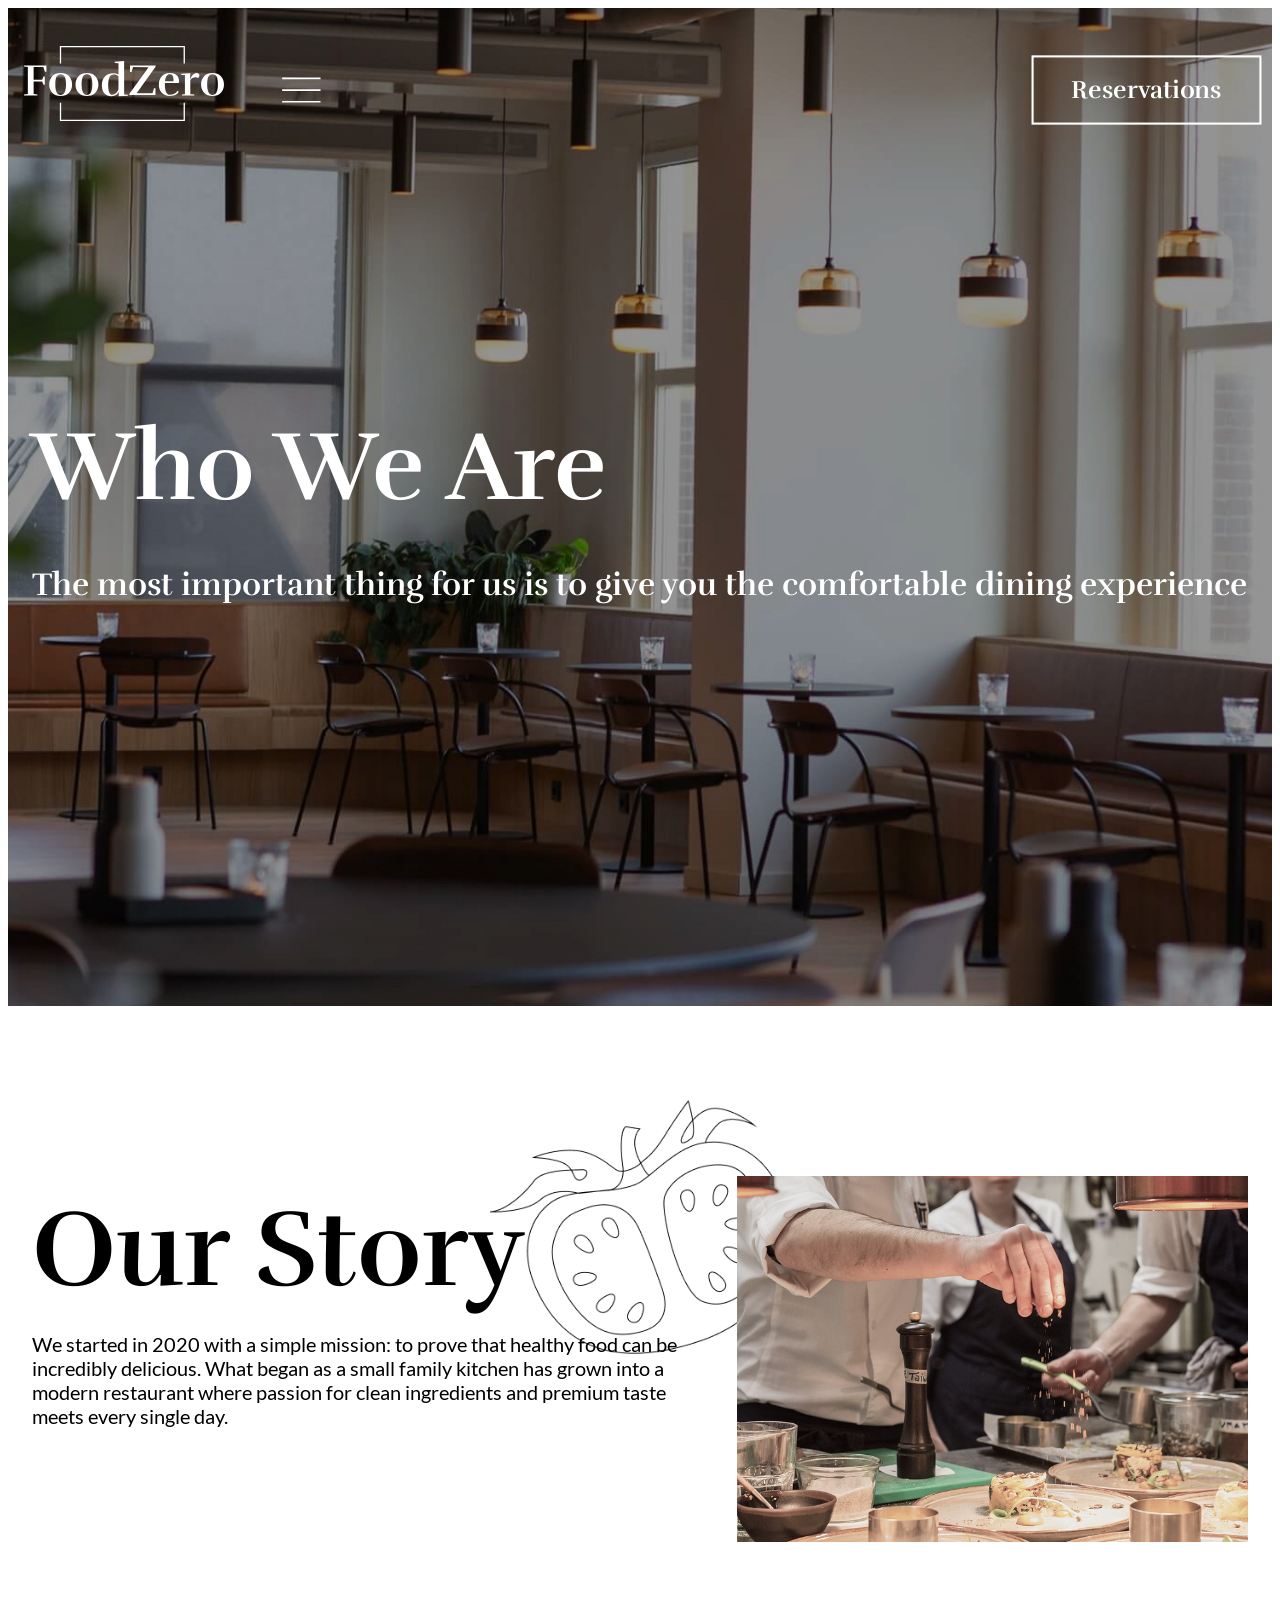
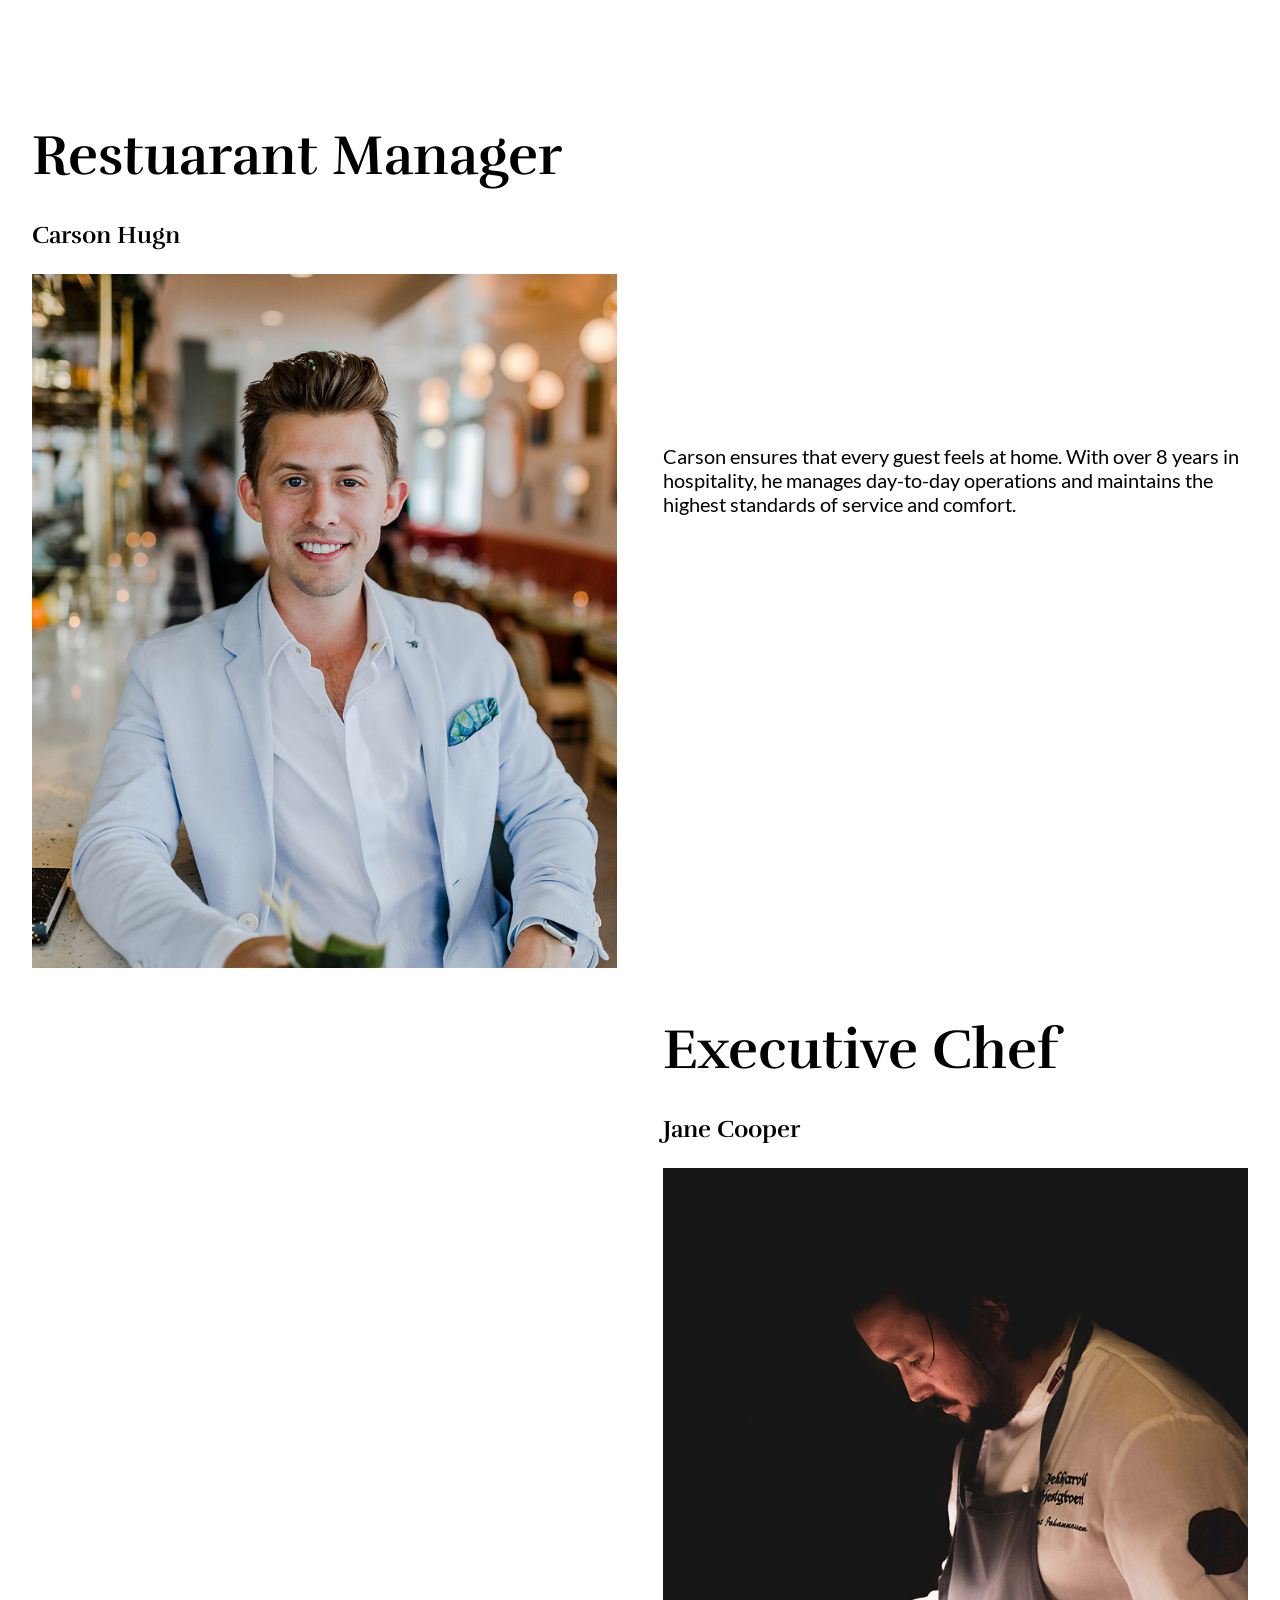
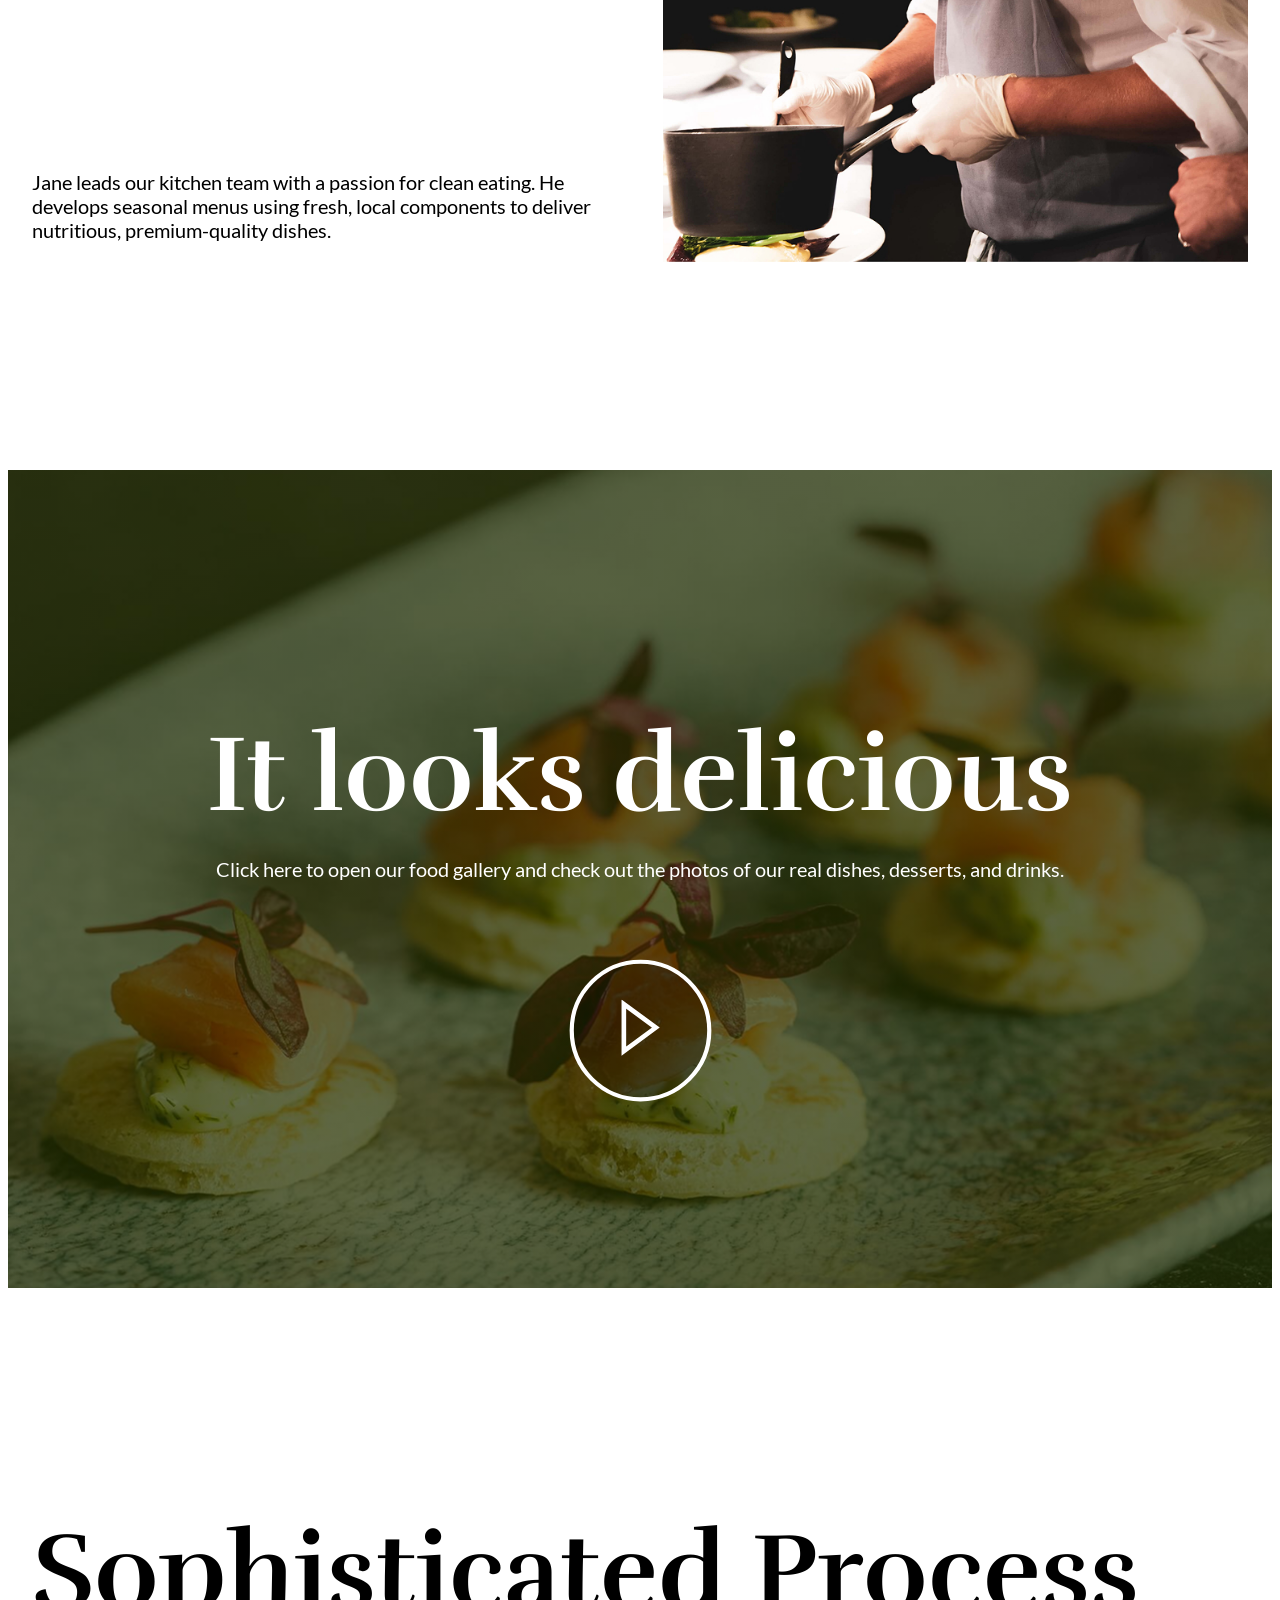
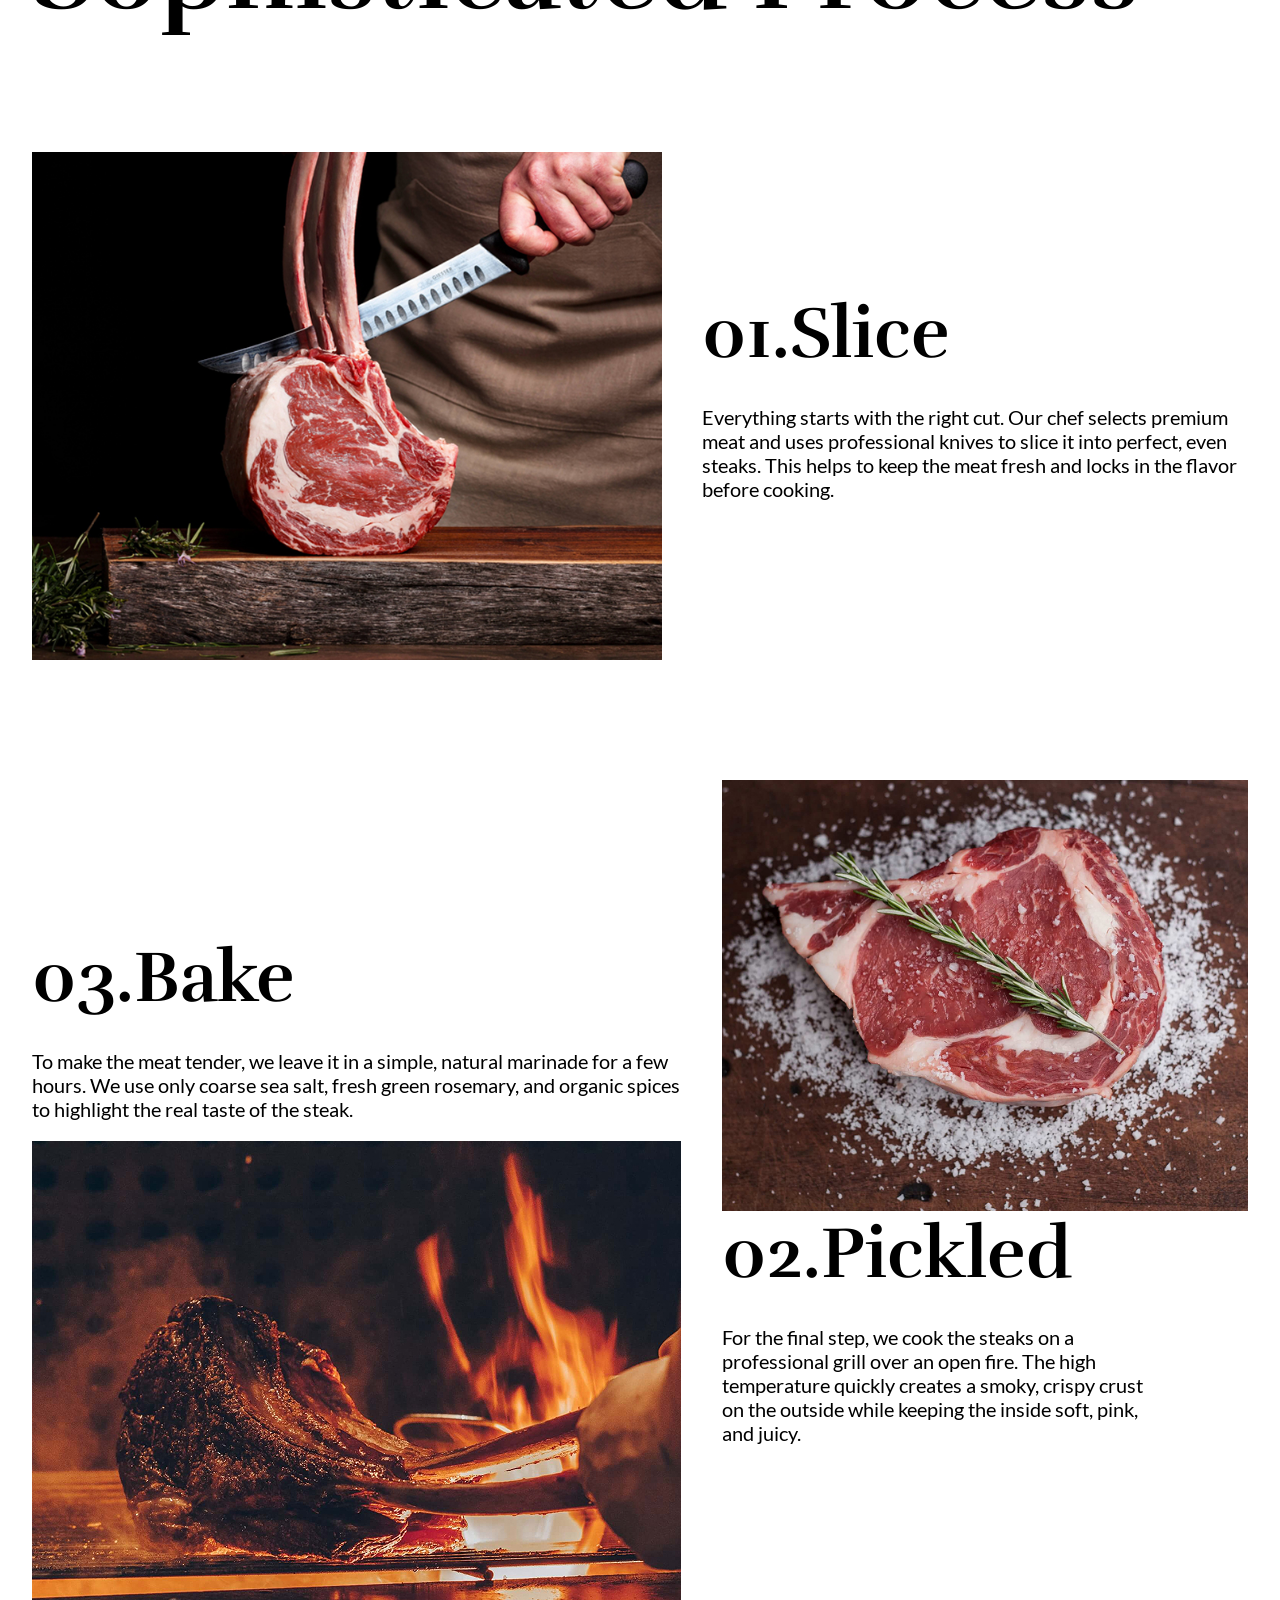
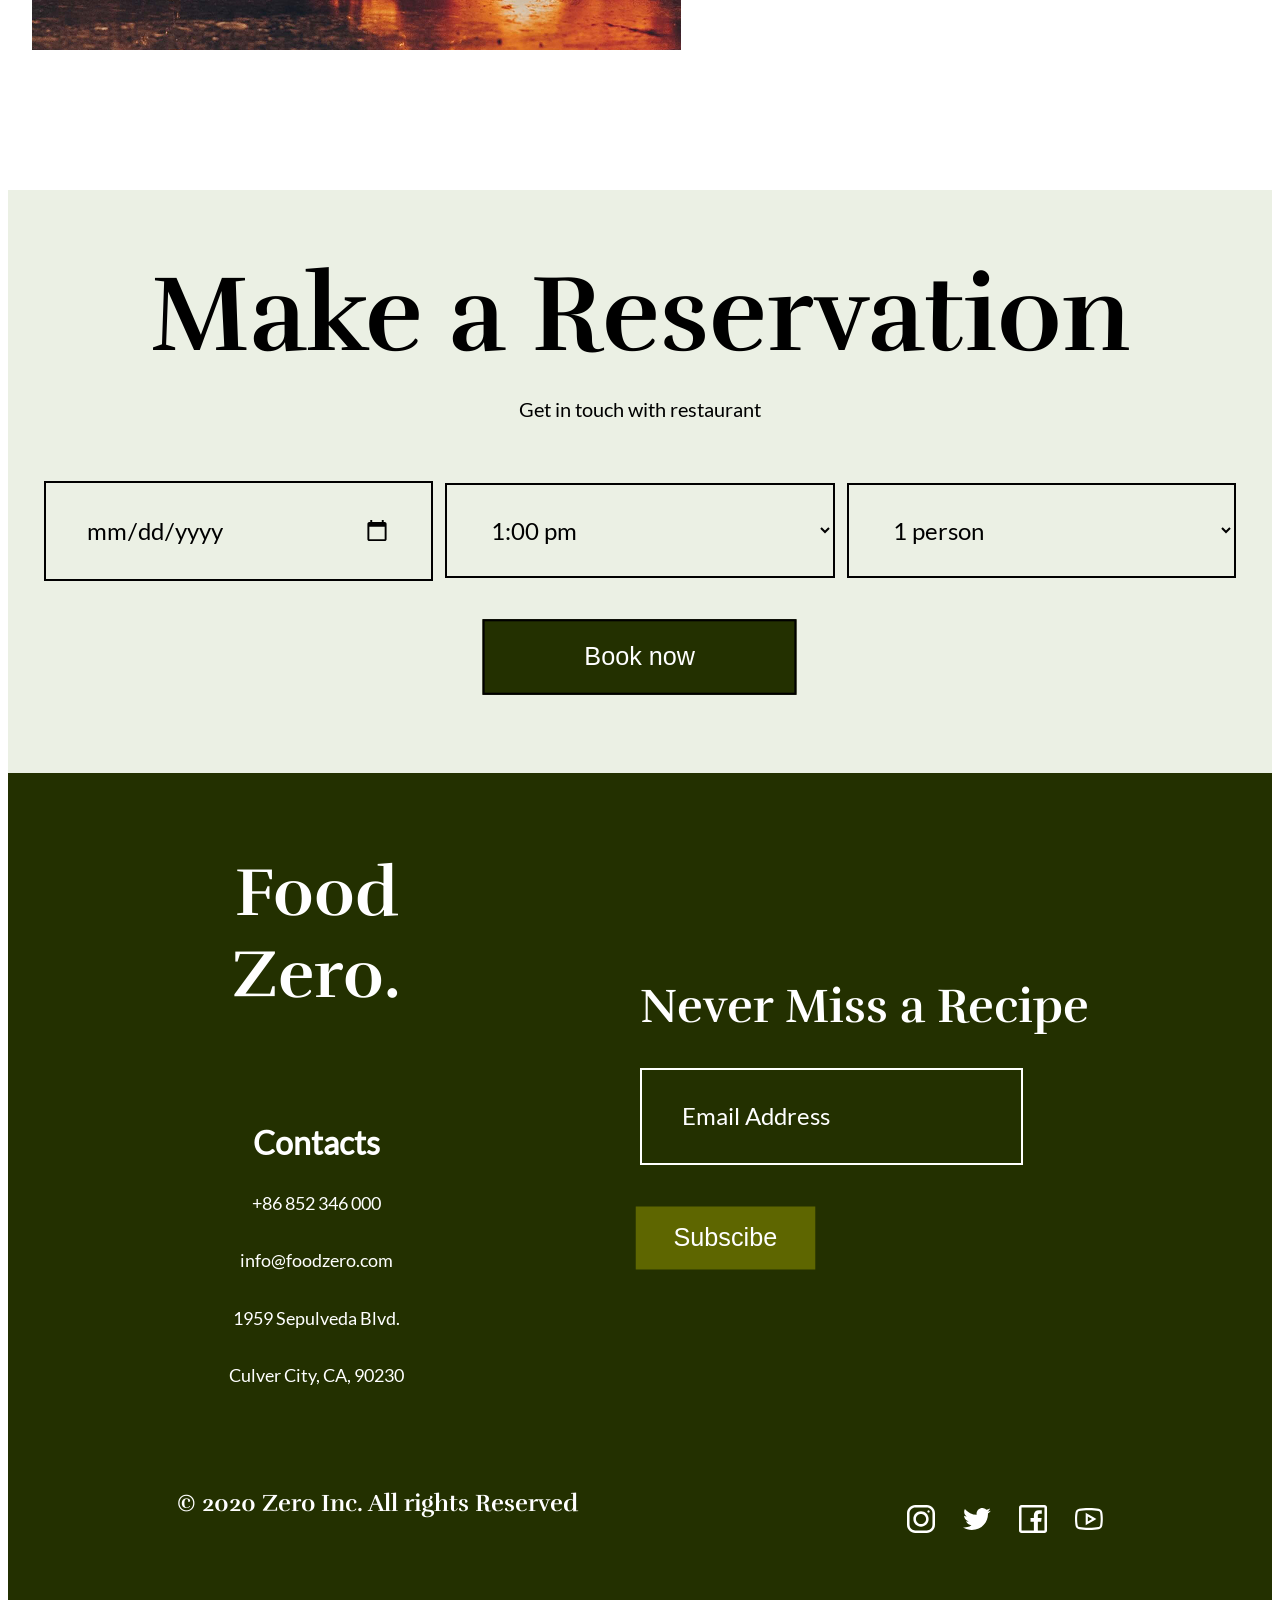
==== commit 0cdc47da: "Corrected page flaws" ====
--- a/about.html
+++ b/about.html
@@ -59,9 +59,10 @@
             <div class="story-text">
               <h2 class="section__title">Our Story</h2>
               <p class="text-small">
-                Lorem ipsum dolor sit amet, consectetur adipiscing elit. Purus
-                lorem id penatibus imperdiet. Turpis egestas ultricies purus
-                auctor tincidunt lacus nunc.
+                We started in 2020 with a simple mission: to prove that healthy
+                food can be incredibly delicious. What began as a small family
+                kitchen has grown into a modern restaurant where passion for
+                clean ingredients and premium taste meets every single day.
               </p>
             </div>
             <img
@@ -87,17 +88,18 @@
                   />
                 </div>
                 <p class="text-small manager-text">
-                  Lorem ipsum dolor sit amet, consectetur adipiscing elit. Et in
-                  sed in pellentesque ornare nunc nisl.
+                  Carson ensures that every guest feels at home. With over 8
+                  years in hospitality, he manages day-to-day operations and
+                  maintains the highest standards of service and comfort.
                 </p>
               </article>
             </li>
             <li>
               <article class="people-container people-container__last-item">
                 <p class="text-small chef-text">
-                  Lorem ipsum dolor sit amet, consectetur adipiscing elit. Et in
-                  sed in pellentesque ornare nunc nisl. Augue habitant accumsan,
-                  ut parturient orci ac etiam congue mi.
+                  Jane leads our kitchen team with a passion for clean eating.
+                  He develops seasonal menus using fresh, local components to
+                  deliver nutritious, premium-quality dishes.
                 </p>
                 <div class="chef-name">
                   <h3 class="people-section__item">Executive Chef</h3>
@@ -117,7 +119,8 @@
         <div class="container">
           <h2 class="section__title">It looks delicious</h2>
           <p class="text-small delicious-text">
-            Lorem ipsum dolor sit amet, consectetur adipiscing elit.
+            Click here to open our food gallery and check out the photos of our
+            real dishes, desserts, and drinks.
           </p>
           <button class="delicious-button-play">
             <svg class="delicious-button-play__icon">
@@ -139,11 +142,10 @@
               <div class="slice-text">
                 <h3 class="process-item">01.Slice</h3>
                 <p class="text-small">
-                  Lorem ipsum dolor sit amet, consectetur adipiscing elit. Purus
-                  lorem id penatibus imperdiet. Turpis egestas ultricies purus
-                  auctor tincidunt lacus nunc. Convallis pellentesque quis
-                  fringilla sagittis. Egestas in risus sit nunc nunc, arcu donec
-                  nam etiam.
+                  Everything starts with the right cut. Our chef selects premium
+                  meat and uses professional knives to slice it into perfect,
+                  even steaks. This helps to keep the meat fresh and locks in
+                  the flavor before cooking.
                 </p>
               </div>
             </li>
@@ -152,8 +154,10 @@
                 <div class="bake-item">
                   <h3 class="process-item">03.Bake</h3>
                   <p class="text-small">
-                    Lorem ipsum dolor sit amet, consectetur adipiscing elit.
-                    Purus lorem id penatibus imperdiet.
+                    To make the meat tender, we leave it in a simple, natural
+                    marinade for a few hours. We use only coarse sea salt, fresh
+                    green rosemary, and organic spices to highlight the real
+                    taste of the steak.
                   </p>
                 </div>
                 <img
@@ -171,8 +175,10 @@
                 <div class="pickled-item">
                   <h3 class="process-item">02.Pickled</h3>
                   <p class="text-small">
-                    Lorem ipsum dolor sit amet, consectetur adipiscing elit.
-                    Purus lorem id penatibus imperdiet.
+                    For the final step, we cook the steaks on a professional
+                    grill over an open fire. The high temperature quickly
+                    creates a smoky, crispy crust on the outside while keeping
+                    the inside soft, pink, and juicy.
                   </p>
                 </div>
               </li>
@@ -237,7 +243,7 @@
       <div class="container">
         <div class="footer__container">
           <div class="footer__link">
-            <a class="footer__logo" href="./home.html">
+            <a class="footer__logo" href="./about.html">
               <h3 class="footer__title">Food Zero.</h3>
             </a>
             <ul class="address__contacts">
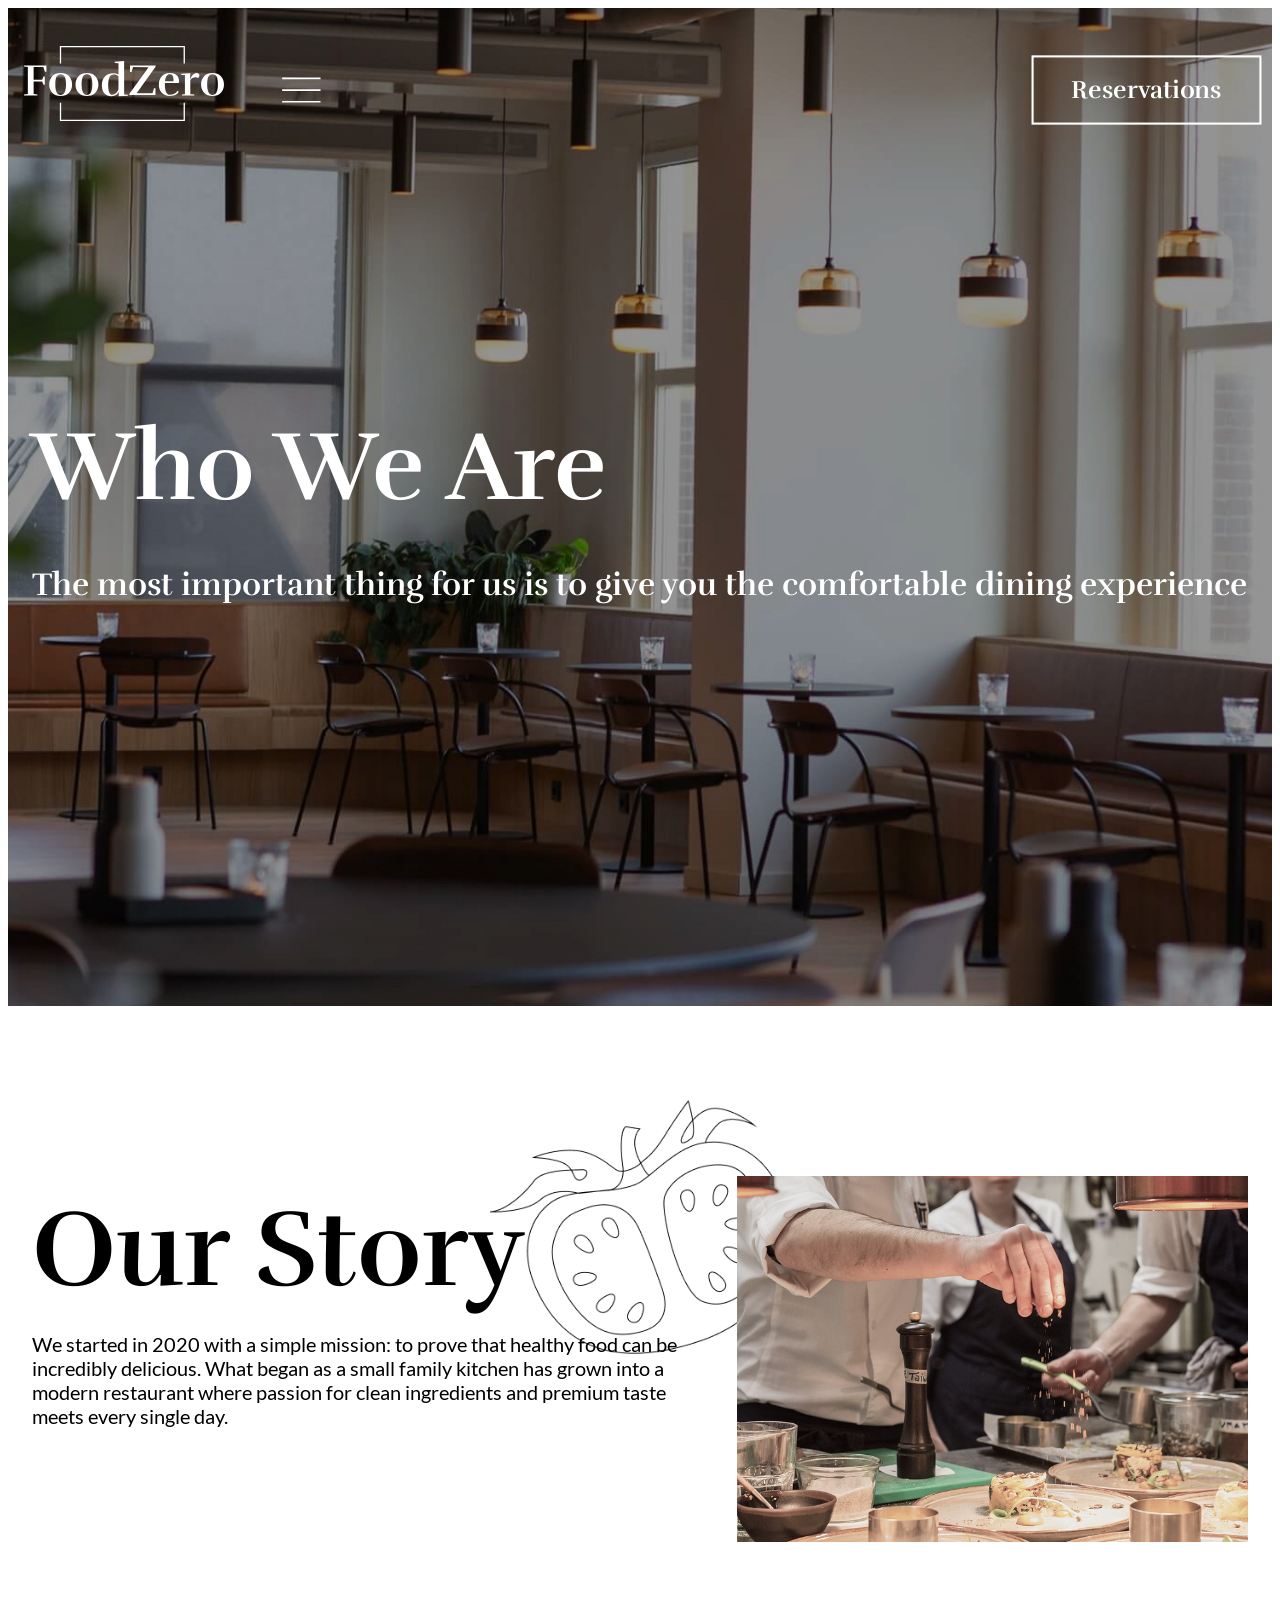
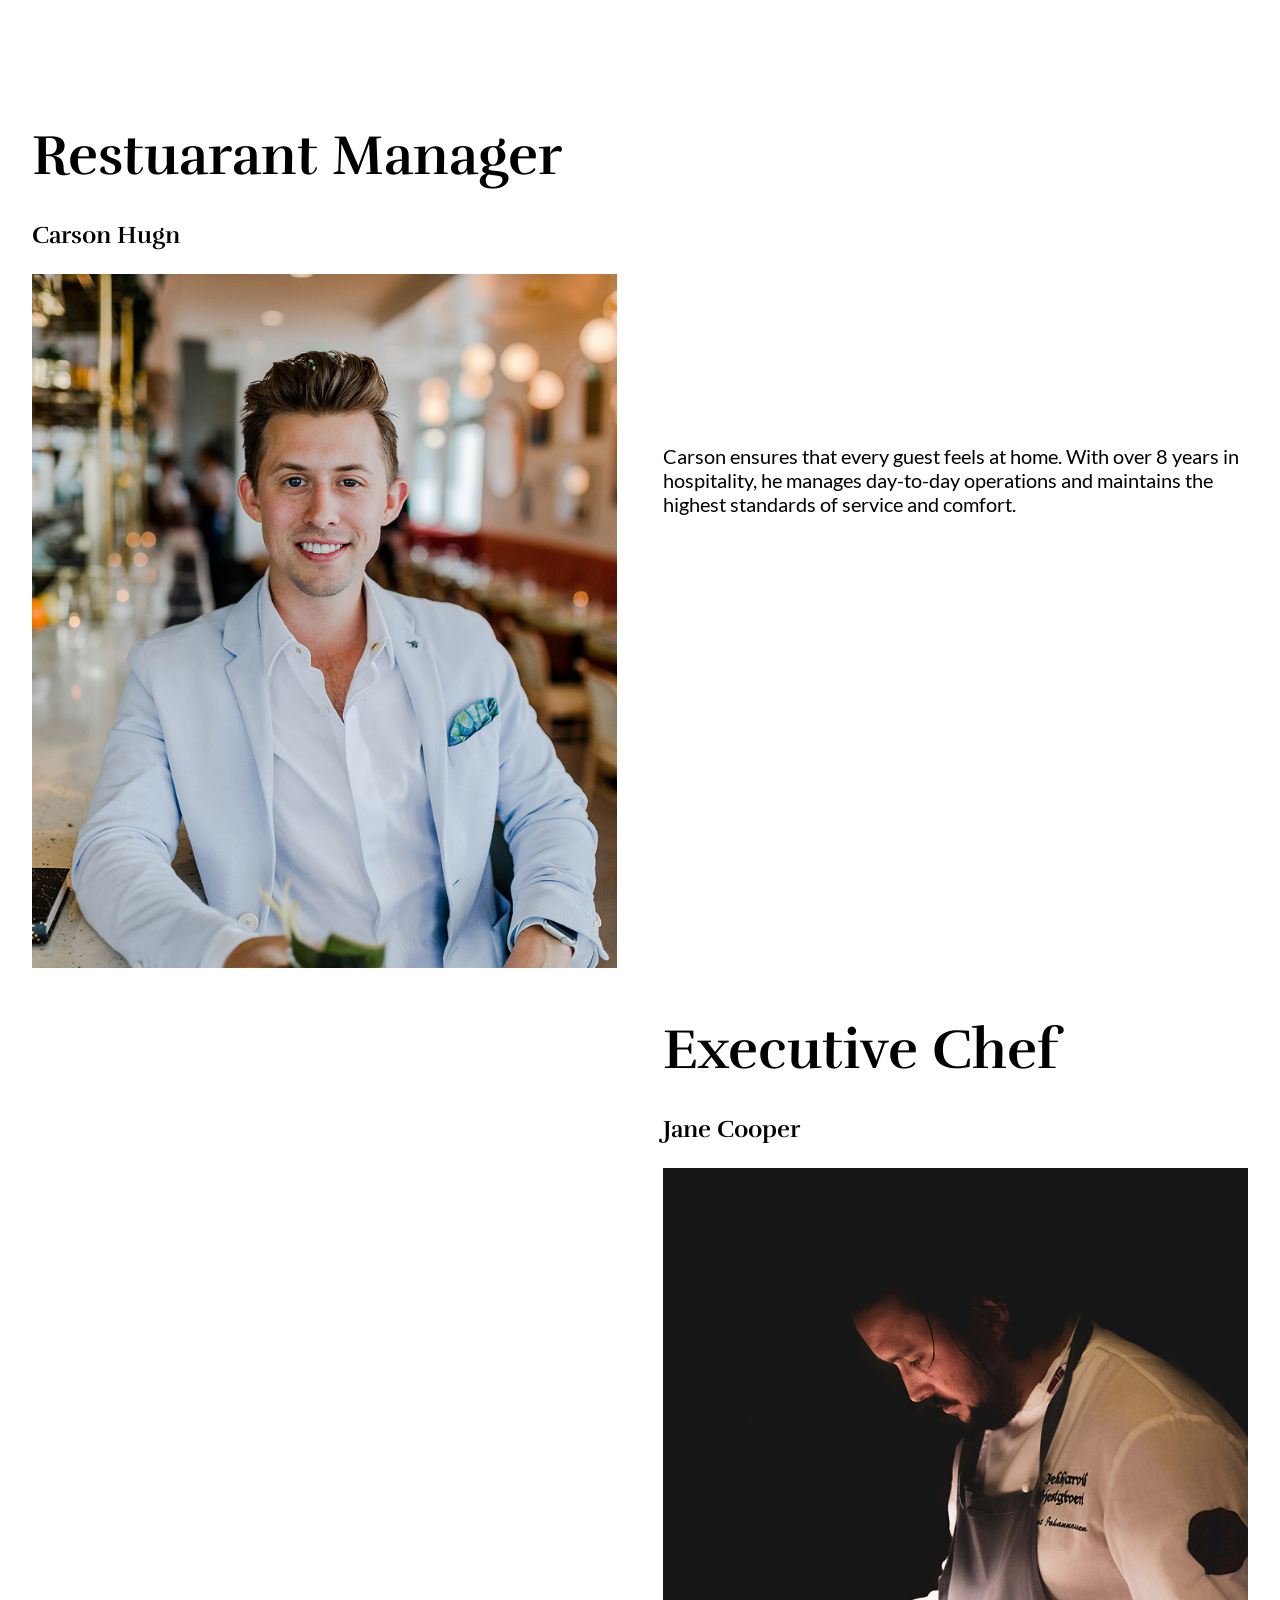
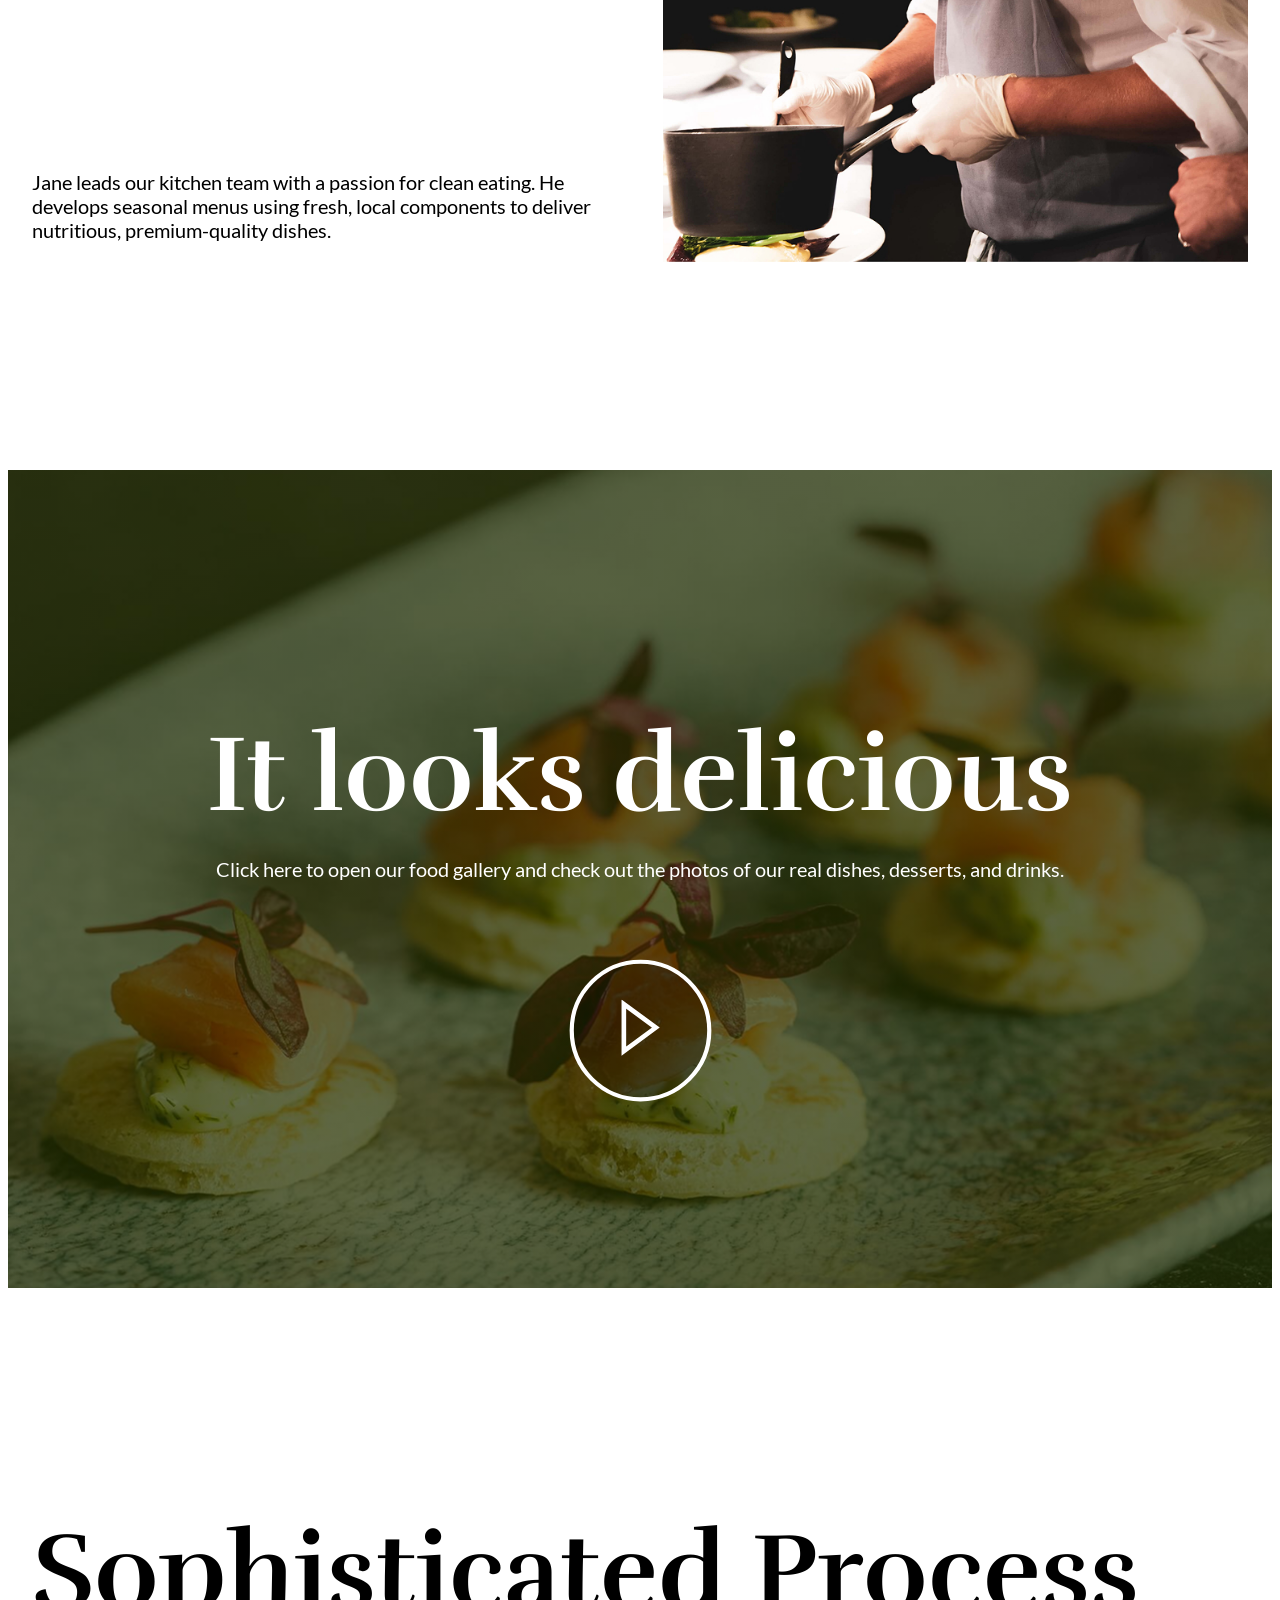
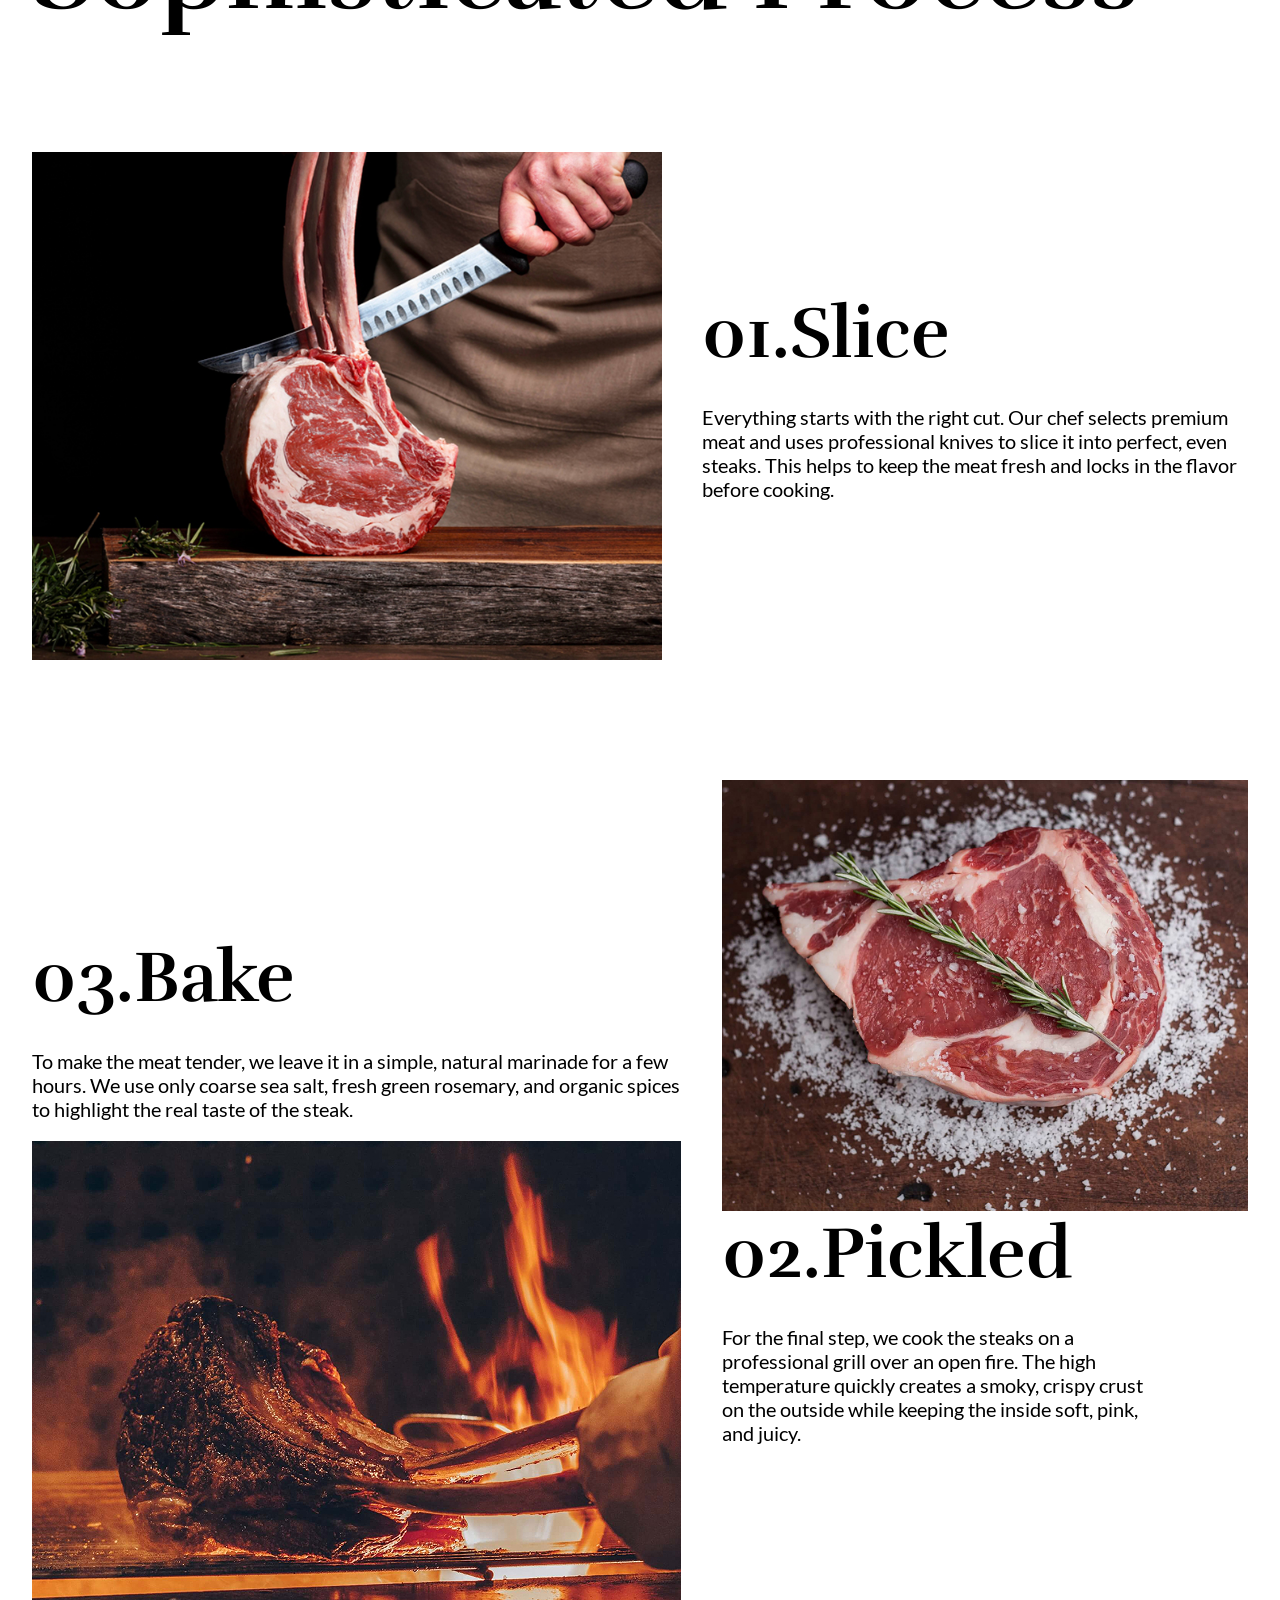
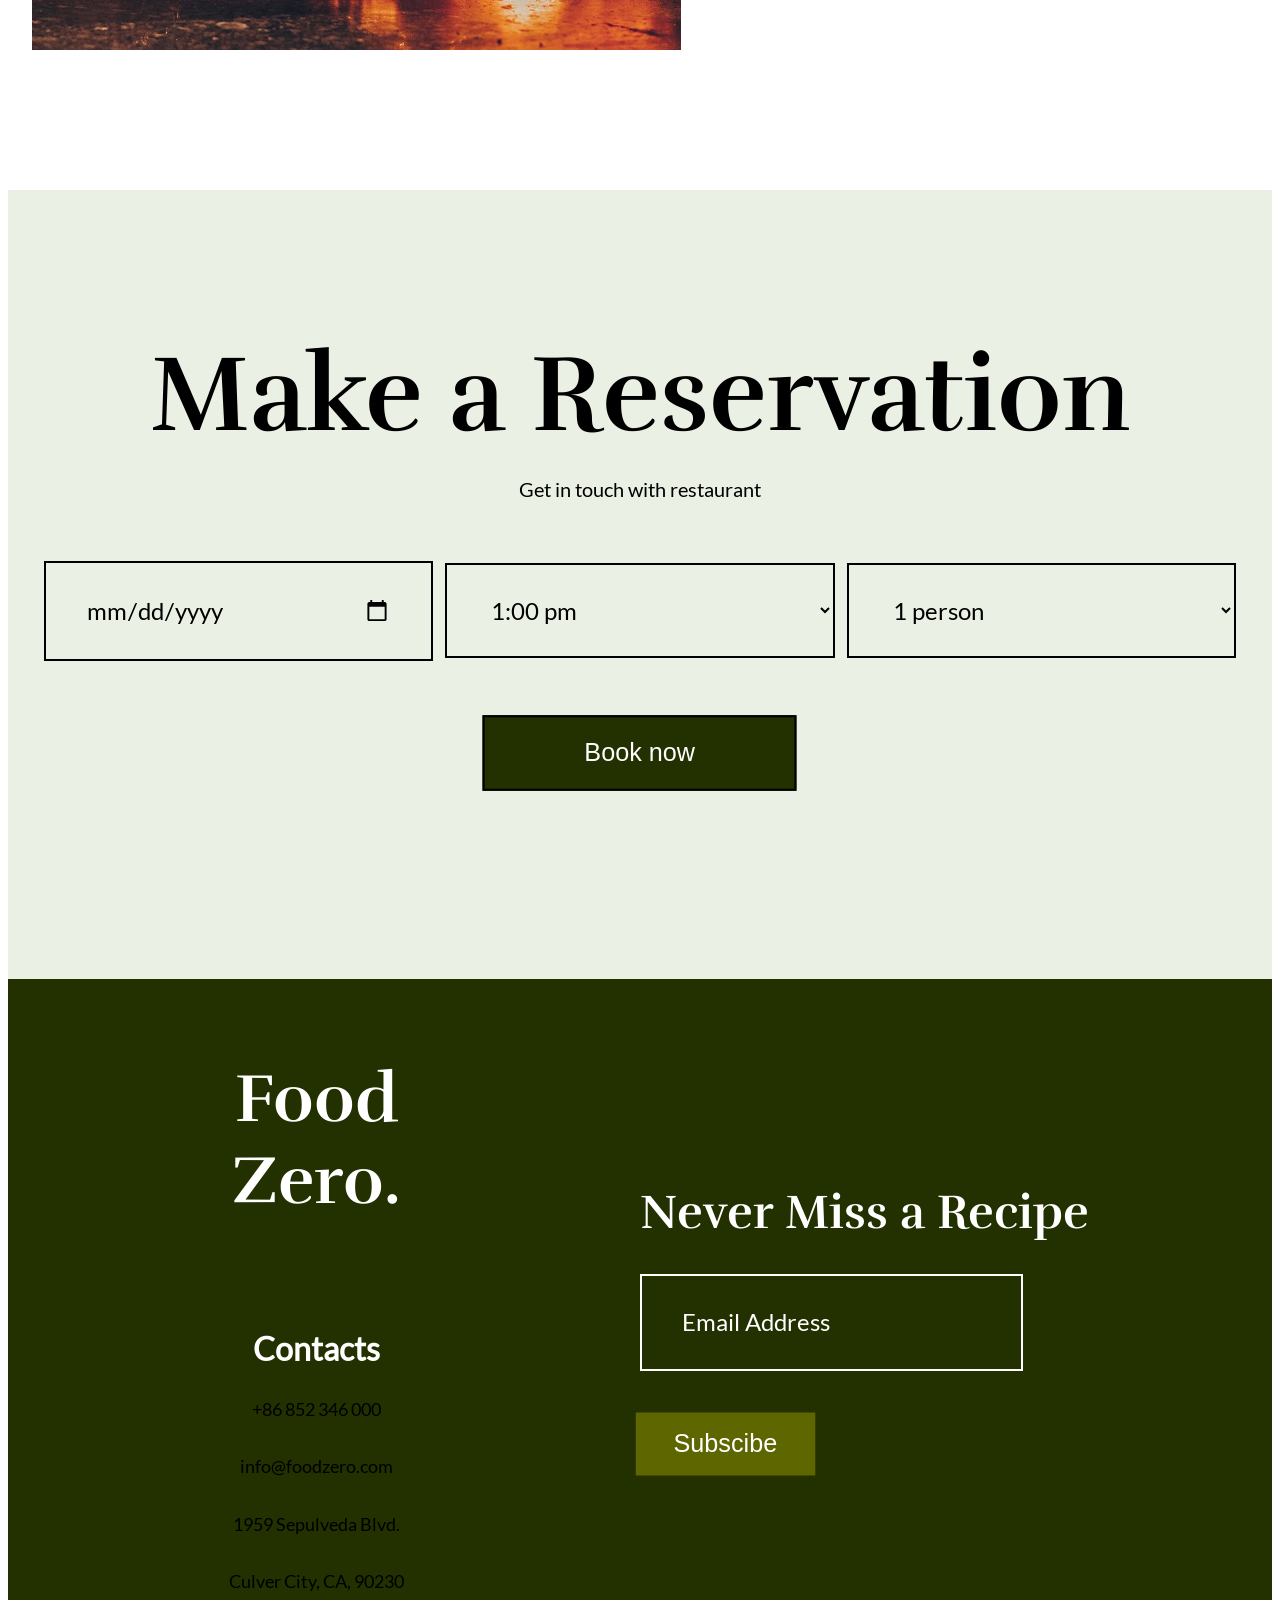
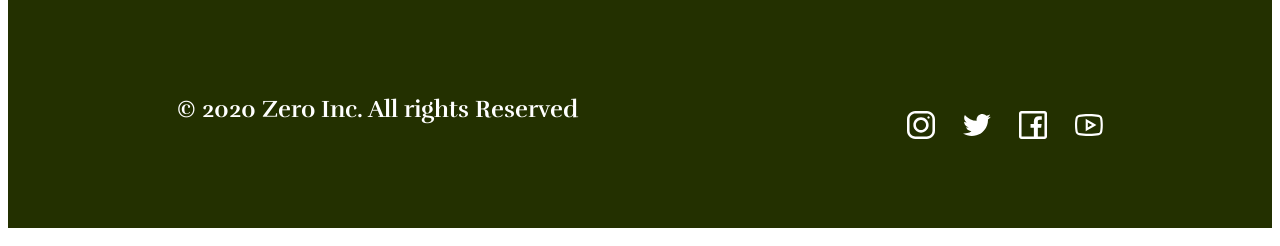
==== commit 01a7bbea: "Fixed errors in HTML files" ====
--- a/about.html
+++ b/about.html
@@ -20,8 +20,9 @@
               />
             </a>
             <button
-              class="header__btn-burger header-button-burger modal-btn-open'"
+              class="header__btn-burger header-button-burger modal-btn-open"
               type="button"
+              aria-label="Open navigation menu"
             >
               <svg class="header__burger-icon">
                 <use href="./images/icons.svg#icon-nav-open"></use>
@@ -29,11 +30,9 @@
             </button>
           </div>
           <div class="header__contact">
-            <address>
-              <a class="header__link link" href="tel:+86852346000">
-                +86 852 346 000
-              </a>
-            </address>
+            <a class="header__link link" href="tel:+86852346000">
+              +86 852 346 000
+            </a>
             <button class="header__button-reserv button" type="button">
               Reservations
             </button>
@@ -186,16 +185,18 @@
           </ul>
         </div>
       </section>
-      <section class="reservation-section">
-        <div class="container">
-          <h2 class="section__title">Make a Reservation</h2>
-          <p class="text-small reservation-text">
+      <section class="booking-section">
+        <div class="container">
+          <h2 class="booking-section__title section__title">
+            Make a Reservation
+          </h2>
+          <p class="text-small booking-section__subtitle">
             Get in touch with restaurant
           </p>
-          <form class="book-form">
+          <form class="booking-form">
             <label class="visually-hidden" for="book-date">Date</label>
             <input
-              class="book-select reservation-element"
+              class="booking-form__select booking-form__element"
               type="date"
               name="book-date"
               id="book-date"
@@ -203,39 +204,38 @@
 
             <label class="visually-hidden" for="book-time">Time</label>
             <select
-              class="book-select reservation-element"
+              class="booking-form__select booking-form__element"
               name="book-time"
               id="book-time"
             >
-              <option value="">1:00 pm</option>
-              <option value="">2:00 pm</option>
-              <option value="">3:00 pm</option>
-              <option value="">4:00 pm</option>
-              <option value="">5:00 pm</option>
-              <option value="">6:00 pm</option>
-              <option value="">7:00 pm</option>
-              <option value="">8:00 pm</option>
-              <option value="">9:00 pm</option>
+              <option value="1:00 pm">1:00 pm</option>
+              <option value="2:00 pm">2:00 pm</option>
+              <option value="3:00 pm">3:00 pm</option>
+              <option value="4:00 pm">4:00 pm</option>
+              <option value="5:00 pm">5:00 pm</option>
+              <option value="6:00 pm">6:00 pm</option>
+              <option value="7:00 pm">7:00 pm</option>
+              <option value="8:00 pm">8:00 pm</option>
+              <option value="9:00 pm">9:00 pm</option>
             </select>
 
             <label class="visually-hidden" for="book-persons">Persons</label>
             <select
-              class="book-select reservation-element"
-              type="date"
+              class="booking-form__select booking-form__element"
               name="book-persons"
               id="book-persons"
             >
-              <option value="">1 person</option>
-              <option value="">2 person</option>
-              <option value="">3 person</option>
-              <option value="">4 person</option>
-              <option value="">5 person</option>
-              <option value="">6 person</option>
+              <option value="1-person">1 person</option>
+              <option value="2-persons">2 persons</option>
+              <option value="3-persons">3 persons</option>
+              <option value="4-persons">4 persons</option>
+              <option value="5-persons">5 persons</option>
+              <option value="6-persons">6 persons</option>
             </select>
+            <button class="button-reservation button" type="submit">
+              Book now
+            </button>
           </form>
-          <button class="button-reservation button" type="submit">
-            Book now
-          </button>
         </div>
       </section>
     </main>
--- a/css/main.min.css
+++ b/css/main.min.css
@@ -1 +1 @@
-*{box-sizing:border-box}h1,h2,h3,h4,h5,h6,p{margin-top:0}a{text-decoration:none}body{font-family:"Rufina",serif;color:var(--color-black);font-weight:700;font-size:48px;line-height:1.2;margin-bottom:18px}ul{margin:0;padding:0;list-style-type:none}:root{--color-black: #000000;--color-brand-light: #9caa00;--color-brand-normal: #5e6600;--color-brand-dark: #233000;--color-grey: #4d4d4d;--color-white-f: #ffffff;--color-light-grey: #b0b0b0;--color-white-eb: #ebf0e4}.visually-hidden{position:absolute;left:-1000px;top:auto;width:1px;height:1px;overflow:hidden}@font-face{font-display:swap;font-family:"Lato";font-weight:400;src:url("../fonts/lato-v25-latin-regular.woff2") format("woff2")}@font-face{font-display:swap;font-family:"Rufina";font-weight:700;src:url("../fonts/rufina-v17-latin-700.woff2") format("woff2")}.text-title{font-size:148px;line-height:1;position:relative;z-index:1;margin-bottom:50px}@media screen and (max-width: 1280px){.text-title{font-size:98px}}@media screen and (max-width: 768px){.text-title{font-size:54px}}@media screen and (max-width: 480px){.text-title{font-size:36px}}.text-normal{font-size:32px}@media screen and (max-width: 768px){.text-normal{font-size:20px}}.text-topic{font-size:108px}@media screen and (max-width: 768px){.text-topic{font-size:88px}}@media screen and (max-width: 480px){.text-topic{font-size:48px}}.text-big{font-size:68px}@media screen and (max-width: 1280px){.text-big{font-size:54px}}@media screen and (max-width: 768px){.text-big{font-size:44px}}@media screen and (max-width: 480px){.text-big{font-size:34px}}.text-medium{font-size:32px}@media screen and (max-width: 768px){.text-medium{font-size:16px}}@media screen and (max-width: 480px){.text-medium{font-size:14px}}.text-small{font-family:Lato,sans-serif;font-weight:400;font-size:24px}@media screen and (max-width: 1280px){.text-small{font-size:20px}}@media screen and (max-width: 768px){.text-small{font-size:16px}}@media screen and (max-width: 480px){.text-small{font-size:12px}}.text-limited{max-width:565px}@media screen and (max-width: 1280px){.text-limited{max-width:420px}}@media screen and (max-width: 768px){.text-limited{max-width:300px}}@media screen and (max-width: 480px){.text-limited{max-width:250px}}.text-centered{text-align:center}button{font-size:32px;color:var(--color-white-f);background-color:rgba(0,0,0,0);border:2px solid var(--color-brand-normal);padding:20px 46px;transition:background-color .3s,color .3s,border .3s,transform .3s}button:hover{transform:scale(1.1)}@media screen and (max-width: 1280px){button{font-size:24px;padding:16px 36px;transform:scale(1.05)}}@media screen and (max-width: 768px){button{font-size:16px;padding:14px 24px;transform:scale(1.03)}}.header__button-reserv{border-color:var(--color-white-f);font-family:"Rufina",serif}.header__button-reserv:hover{background-color:var(--color-brand-normal);border-color:var(--color-brand-normal)}.header__btn-burger{flex-shrink:0;padding:0;border:none;stroke:var(--color-white-f);width:74px;height:61px}.header__btn-burger:hover{stroke:var(--color-light-grey)}.button-reservation{background-color:var(--color-brand-dark);border-color:var(--color-black);padding:20px 95px}@media screen and (max-width: 768px){.button-reservation{padding:20px 64px}}@media screen and (max-width: 768px){.button-reservation{padding:10px 44px}}.button-reservation-light{background-color:var(--color-brand-normal);transition:transform .3s}.button-reservation-light:hover{background-color:var(--color-brand-dark)}.bloger-button{background-color:var(--color-brand-normal);border:none;line-height:1.7;padding:7px 53px;position:absolute;top:12px;right:12px}@media screen and (max-width: 768px){.bloger-button{padding:2px 24px}}.button-subscribe{background-color:var(--color-brand-normal);border:none}.button-subscribe:hover{background-color:rgba(0,0,0,0);border-color:var(--color-white-f)}.comment-button{border:none;transition:transform .3s;padding:0 14px}.comment-button__icon{width:108px;height:24px}@media screen and (max-width: 1280px){.comment-button__icon{width:68px;height:34px}}@media screen and (max-width: 768px){.comment-button__icon{width:40px;height:20px}}@media screen and (max-width: 480px){.comment-button__icon{width:20px;height:10px}}.comment-button:hover{transform:scale(1.1)}.comment-button.back{transform:rotate(180deg)}.modal-btn-close{border:none;position:absolute;top:40px;left:45px;width:85px;height:65px;fill:var(--color-black);padding:0}@media screen and (max-width: 480px){.modal-btn-close{top:10px;left:10px}}.modal-btn-close:hover{fill:var(--color-white-f);cursor:pointer}.link{text-decoration:none;font-style:normal;transition:color .3s;color:var(--color-black)}.menu-link{color:var(--color-black)}@media screen and (max-width: 480px){.menu-link{font-size:32px}}.energy-card{height:710px;position:relative}@media screen and (max-width: 1280px){.energy-card{height:510px}}@media screen and (max-width: 768px){.energy-card{height:410px}}.energy-card__arrow{width:46px;height:26px}@media screen and (max-width: 480px){.energy-card__arrow{width:36px;height:18px}}.energy-card__icon{display:flex;align-items:center}.energy-card__photo{position:absolute;top:0;left:0;width:100%;height:100%;z-index:-1}.energy-card__link{position:absolute;display:flex;justify-content:space-between;width:100%;padding:48px 40px}.address__social{display:flex;gap:28px;justify-content:flex-end}@media screen and (max-width: 1280px){.address__social{justify-content:center}}.address__icon{fill:var(--color-white-f);width:28px;height:28px;transition:transform .2s,fill .2s}.address__icon:hover{fill:var(--color-brand-light);transform:scale(1.2)}@media screen and (max-width: 480px){.address__icon{width:24px;height:24px}}.address__contacts{max-width:210px;font-family:Lato,sans-serif}@media screen and (max-width: 768px){.address__contacts{font-size:32px;line-height:1.5}}@media screen and (max-width: 480px){.address__contacts{font-size:24px}}.address__link{color:var(--color-white-f);font-size:18px;font-weight:400;transition:color .3s}.address__link:hover{color:var(--color-brand-light)}.container{width:100%;max-width:1692px;margin:0 auto;padding:0 24px}.header{position:absolute;top:0;left:0;width:100%;padding-top:46px}@media screen and (max-width: 768px){.header{padding-top:24px}}.header__container{display:flex;align-items:center;gap:40px;justify-content:space-between}@media screen and (max-width: 768px){.header__container{gap:0}}.header__nav{display:flex;gap:40px;align-items:center}@media screen and (max-width: 768px){.header__nav{gap:20px}}@media screen and (max-width: 480px){.header__nav{flex-grow:1;justify-content:space-between}}@media screen and (max-width: 1280px){.header__logo{width:200px}}@media screen and (max-width: 768px){.header__logo{width:160px}}@media screen and (max-width: 480px){.header__logo{width:140px}}.header__contact{display:flex;gap:26px;align-items:center}@media screen and (max-width: 1280px){.header__contact{gap:0}}@media screen and (max-width: 480px){.header__contact{display:none}}.header__link{color:var(--color-white-f);font-family:inter sans-serif;font-weight:400;font-size:26px;max-width:230px}.header__link:hover{color:var(--color-light-grey)}@media screen and (max-width: 1280px){.header__link{display:none}}.header__burger-icon{width:74px;height:61px}@media screen and (max-width: 768px){.header__burger-icon{width:54px;height:51px}}.section__container{display:flex;gap:20px;justify-content:space-between}.section__title{font-size:108px;margin-bottom:18px}@media screen and (max-width: 768px){.section__title{font-size:84px}}@media screen and (max-width: 480px){.section__title{font-size:52px}}.section__image{display:flex;flex-shrink:2;min-width:0;max-width:100%;object-fit:cover}@media screen and (max-width: 480px){.section__image{max-height:410px}}.reservation-section{padding:240px 0 250px;background-color:var(--color-white-eb);text-align:center}@media screen and (max-width: 1280px){.reservation-section{padding:140px 0 150px 0}}@media screen and (max-width: 1280px){.reservation-section{padding:60px 0 80px 0}}@media screen and (max-width: 768px){.reservation-section__title{font-size:68px}}@media screen and (max-width: 480px){.reservation-section__title{font-size:48px}}.reservation-text{margin-bottom:135px}@media screen and (max-width: 1280px){.reservation-text{margin-bottom:100px}}@media screen and (max-width: 1280px){.reservation-text{margin-bottom:60px}}.book-form{margin-bottom:135px}@media screen and (max-width: 1280px){.book-form{margin-bottom:100px}}@media screen and (max-width: 768px){.book-form{display:flex;flex-direction:column;width:100%;gap:16px}}@media screen and (max-width: 1280px){.book-form{margin-bottom:40px}}.reservation-element{padding:30px 40px;border:2px solid var(--color-black);background-color:rgba(0,0,0,0);font-family:Lato,sans-serif;font-weight:400;font-size:24px;line-height:1.4}@media screen and (max-width: 768px){.reservation-element{font-size:18px;padding:20px 40px}}@media screen and (max-width: 480px){.reservation-element{font-size:14px;padding:16px 40px}}.reservation-element::placeholder{color:var(--color-black)}.reservation-element:focus{border-color:var(--color-brand-normal);outline:none}.reservation-make{max-width:1650px;width:100%;margin-bottom:46px}@media screen and (max-width: 768px){.reservation-make{margin-bottom:24px}}@media screen and (max-width: 480px){.reservation-make{padding:14px 20px;margin-bottom:20px}}.reservation-group{display:flex;gap:45px;justify-content:space-between}@media screen and (max-width: 768px){.reservation-group{flex-direction:column;gap:0}}.book-select{width:32%}@media screen and (max-width: 768px){.book-select{width:100%}}.footer{color:var(--color-white-f);background-color:var(--color-brand-dark);padding:135px 0 75px 0}@media screen and (max-width: 1280px){.footer{padding:80px 0 75px}}@media screen and (max-width: 768px){.footer{padding-top:40px}}.footer__container{margin-bottom:96px;display:flex;align-items:center;gap:40px;justify-content:space-between}@media screen and (max-width: 768px){.footer__container{flex-direction:column;margin-bottom:24px}}@media screen and (max-width: 480px){.footer__container{gap:30px}}.footer__link{display:flex;gap:40px;justify-content:flex-start;max-width:640px;flex-grow:1;position:relative}@media screen and (max-width: 1280px){.footer__link{flex-direction:column;align-items:center;text-align:center}}@media screen and (max-width: 768px){.footer__link{gap:0}}.footer__title{font-size:68px;max-width:188px;color:var(--color-white-f)}@media screen and (max-width: 768px){.footer__title{max-width:none;margin-bottom:32px}}@media screen and (max-width: 480px){.footer__title{font-size:48px}}.footer__item{font-size:32px;margin-bottom:55px}@media screen and (max-width: 1280px){.footer__item{margin-bottom:0}}@media screen and (max-width: 768px){.footer__item{font-size:24px}}@media screen and (max-width: 768px){.footer__item{font-size:18px}}.footer__form{flex-basis:50%}.footer__form-item{margin-bottom:55px}@media screen and (max-width: 1280px){.footer__form-item{margin-bottom:32px}}@media screen and (max-width: 768px){.footer__form-item{font-size:34px;text-align:center;margin-bottom:20px}}@media screen and (max-width: 480px){.footer__form-item{font-size:24px;margin-bottom:10px}}.footer__inform{font-size:14px}@media screen and (max-width: 1280px){.footer__inform{display:none}}.footer__logo{gap:40px;flex-basis:50%}.footer__info{display:flex;justify-content:space-between;gap:40px}@media screen and (max-width: 1280px){.footer__info{justify-content:space-around}}@media screen and (max-width: 768px){.footer__info{flex-direction:column-reverse}}@media screen and (max-width: 480px){.footer__info{gap:20px}}.footer__copyright{font-size:24px}@media screen and (max-width: 768px){.footer__copyright{font-size:16px;text-align:center}}@media screen and (max-width: 480px){.footer__copyright{font-size:12px}}.subscribe-item{display:flex;gap:28px;align-items:center}@media screen and (max-width: 1280px){.subscribe-item{flex-direction:column;align-items:flex-start}}@media screen and (max-width: 768px){.subscribe-item{align-items:center;gap:0}}.subscribe-form{flex-grow:1}.footer-address{margin-bottom:20px}.footer-address:hover{color:var(--color-brand-light)}.footer-field{margin-bottom:15px;flex-grow:1}.footer-input{padding:30px 40px;background-color:rgba(0,0,0,0);border:2px solid var(--color-white-f);width:100%;font-size:24px;line-height:1.4;color:var(--color-white-f)}@media screen and (max-width: 768px){.footer-input{font-size:16px;padding:20px 30px}}.footer-input:focus{border-color:var(--color-brand-normal);outline:none}.footer-input::placeholder{color:var(--color-white-f);font-size:24px;line-height:1.4;font-family:Lato,sans-serif}@media screen and (max-width: 768px){.footer-input::placeholder{font-size:16px}}.footer-input:focus::placeholder{color:var(--color-white-f)}.modal{position:fixed;top:0;left:0;right:0;bottom:0;width:100%;height:100%;color:var(--color-white-f);background-image:linear-gradient(rgba(35, 48, 0, 0.8), rgba(35, 48, 0, 0.8)),url("../images/modal-background.jpg");background-size:cover;background-repeat:no-repeat;display:flex;justify-content:center;align-items:center;z-index:3;transition:opacity .3s,visibility .3s;overflow-y:auto}.modal__window{display:flex;gap:30px;margin-top:80px;justify-content:space-around;align-items:center;max-width:1300px;width:100%}@media screen and (max-width: 768px){.modal__window{flex-direction:column;gap:20px;text-align:center}}.modal__window .test{width:40px;height:40px}@media screen and (max-width: 480px){.modal__window{padding-top:140px}}.modal__btn-icon{width:30px;height:30px}.modal__link{font-size:66px;text-transform:uppercase;max-width:350px}@media screen and (max-width: 768px){.modal__link{font-size:46px}}@media screen and (max-width: 480px){.modal__link{font-size:36px}}.modal__item{margin-bottom:42px;list-style-type:disc;cursor:pointer;transition:color .3s}.modal__item:hover{color:var(--color-brand-light)}@media screen and (max-width: 768px){.modal__item{margin-bottom:24px;list-style-type:none}}.modal__text{color:var(--color-white-f);transition:color .3s}.modal__text:hover{color:var(--color-brand-light)}.modal__contact-title{font-family:Rufina,serif;padding:20px 0;margin-bottom:38px;font-size:32px;border-bottom:4px dashed var(--color-white-f)}@media screen and (max-width: 768px){.modal__contact-title{display:none}}.modal.is-hidden{opacity:0;visibility:hidden;pointer-events:none}.dish{display:flex;flex-wrap:wrap;gap:60px}@media screen and (max-width: 1280px){.dish{gap:32px}}@media screen and (max-width: 768px){.dish{flex-direction:column;gap:20px}}@media screen and (max-width: 768px){.dish{gap:14px}}.dish__item{flex-basis:calc((100% - 60px)/2)}.dish__price{border-bottom:4px dashed var(--color-black);text-align:right;margin-bottom:24px}@media screen and (max-width: 1280px){.dish__price{font-size:42px}}@media screen and (max-width: 768px){.dish__price{font-size:32px;margin-bottom:16px}}@media screen and (max-width: 480px){.dish__price{font-size:28px;margin-bottom:12px}}.dish__title{font-size:68px;margin-bottom:24px}@media screen and (max-width: 1280px){.dish__title{font-size:40px}}@media screen and (max-width: 768px){.dish__title{font-size:34px;margin-bottom:16px}}@media screen and (max-width: 480px){.dish__title{font-size:24px}}.advantages-section{padding:210px 0 190px 0}@media screen and (max-width: 1280px){.advantages-section{padding:120px 0 40px 0}}@media screen and (max-width: 768px){.advantages-section{padding-top:60px}}@media screen and (max-width: 480px){.advantages-section{padding:40px 0 20px 0}}.advantages-section__list{display:flex;gap:20px;justify-content:space-between;flex-shrink:0}@media screen and (max-width: 768px){.advantages-section__list{flex-direction:column}}@media screen and (max-width: 480px){.advantages-section__list{gap:14px}}.advantages-section__item{display:flex;flex-direction:column;justify-content:flex-start;align-items:center;margin-bottom:40px}@media screen and (max-width: 768px){.advantages-section__item{flex-direction:row;margin-bottom:0;justify-content:center}}.advantages-section__inform{max-width:300px}.advantages-section__icon{display:flex;justify-content:center;align-items:center;border-radius:50%;border:none;background-color:var(--color-white-eb);width:260px;height:260px}@media screen and (max-width: 1280px){.advantages-section__icon{width:160px;height:160px;flex-shrink:0}}@media screen and (max-width: 768px){.advantages-section__icon{width:120px;height:120px}}@media screen and (max-width: 480px){.advantages-section__icon{width:80px;height:80px}}.advantages-section__image{width:150px;height:121px}@media screen and (max-width: 1280px){.advantages-section__image{width:110px}}@media screen and (max-width: 768px){.advantages-section__image{width:60px}}@media screen and (max-width: 480px){.advantages-section__image{width:40px}}@media screen and (max-width: 1280px){.advantages-section__title{font-size:44px;margin-bottom:24px}}@media screen and (max-width: 768px){.advantages-section__title{font-size:34px;margin-bottom:16px}}@media screen and (max-width: 480px){.advantages-section__title{font-size:28px;margin-bottom:10px}}.blogers-section{padding:130px 0 100px 0}@media screen and (max-width: 1280px){.blogers-section{padding-top:80px}}@media screen and (max-width: 768px){.blogers-section{padding:40px 0}}.blogers-section__list{display:flex;gap:20px;justify-content:space-between}@media screen and (max-width: 480px){.blogers-section__list{gap:40px;flex-direction:column}}.blogers-section__photo{width:84px}@media screen and (max-width: 768px){.blogers-section__photo{width:54px}}@media screen and (max-width: 480px){.blogers-section__photo{width:44px}}.blogers-section__image{display:flex;flex-shrink:1;min-width:0;max-width:100%}.blogers-section__inform{display:flex;color:var(--color-brand-normal);font-family:Lato,sans-serif;font-weight:400;font-size:18px;margin-bottom:48px}@media screen and (max-width: 1280px){.blogers-section__inform{margin-bottom:24px}}@media screen and (max-width: 768px){.blogers-section__inform{margin-bottom:0}}.blogers-section__inform li:not(:first-child){list-style-type:disc}.blogers-section__text{display:flex;gap:32px;align-items:center}@media screen and (max-width: 1280px){.blogers-section__text--hidden{display:none}}@media screen and (max-width: 768px){.blogers-section__text--hidden-late{display:none}}@media screen and (max-width: 768px){.blogers-section__text--distance{margin:0}}.blogers-section__item{margin-bottom:68px;position:relative}@media screen and (max-width: 1280px){.blogers-section__item{margin-bottom:28px}}@media screen and (max-width: 768px){.blogers-section__item{margin-bottom:8px}}.blogers-section__comment{margin-bottom:18px;padding-bottom:18px;border-bottom:4px dashed var(--color-black)}@media screen and (max-width: 768px){.blogers-section__comment{margin-bottom:8px;padding-bottom:8px;border-bottom:2px dashed var(--color-black)}}.blogers-section__link{gap:40px;font-size:24px;margin-top:46px}.blogers-section__link:hover{color:var(--color-brand-normal)}.blogers-section__arrow{width:48px;height:24px;fill:var(--color-brand-normal)}@media screen and (max-width: 768px){.blogers-section__arrow{width:28px;height:14px}}.blogers-section__arrow:hover{fill:var(--color-brand-normal)}.comment-section{padding:120px 0 145px 0;background-image:url("../images/comment-section-background.png");background-repeat:no-repeat;background-position-x:1500px;background-position-y:130px}@media screen and (max-width: 1280px){.comment-section{padding:100px 0}}@media screen and (max-width: 768px){.comment-section{padding:72px 0}}@media screen and (max-width: 768px){.comment-section{padding:42px 0}}.comment-section__container{display:flex;justify-content:space-between;align-items:center}.comment-section__arrow{display:flex;align-items:center}.comment-section__counter{font-size:16px}.comment-section__text{margin-bottom:86px;max-width:85%}@media screen and (max-width: 1280px){.comment-section__text{font-size:32px;margin-bottom:64px}}@media screen and (max-width: 768px){.comment-section__text{font-size:24px;margin-bottom:44px;max-width:100%}}@media screen and (max-width: 480px){.comment-section__text{font-size:16px;margin-bottom:24px}}.people-comment{display:flex;gap:16px}.people-comment__inform{display:flex;flex-direction:column;justify-content:center}@media screen and (max-width: 480px){.people-comment__inform{margin-bottom:8px}}.people-comment__name{font-size:32px}@media screen and (max-width: 768px){.people-comment__name{font-size:24px}}@media screen and (max-width: 480px){.people-comment__name{font-size:16px}}.people-comment__mark{font-size:18px}@media screen and (max-width: 768px){.people-comment__mark{font-size:16px}}@media screen and (max-width: 480px){.people-comment__mark{font-size:10px}}.people-comment__photo{width:164px;height:164px}@media screen and (max-width: 768px){.people-comment__photo{width:88px;height:88px}}@media screen and (max-width: 480px){.people-comment__photo{width:48px;height:48px}}.energy-section{padding:130px 0;text-align:center}@media screen and (max-width: 1280px){.energy-section{padding:100px 0 70px}}@media screen and (max-width: 768px){.energy-section{padding:60px 0 40px}}.energy-section__list{display:flex;flex-wrap:nowrap}.energy-section__item{flex-shrink:0;width:100%}.energy-section__container{overflow:hidden}.energy-section__distance{margin-bottom:125px}@media screen and (max-width: 1280px){.energy-section__distance{margin-bottom:74px}}@media screen and (max-width: 768px){.energy-section__distance{margin-bottom:44px}}.energy-section__title{font-size:108px;margin-bottom:18px}@media screen and (max-width: 1280px){.energy-section__title{font-size:88px}}@media screen and (max-width: 768px){.energy-section__title{font-size:48px}}@media screen and (max-width: 480px){.energy-section__title{font-size:32px}}.exellent-section{position:relative;padding-top:220px;background-color:var(--color-white-eb);z-index:-2}@media screen and (max-width: 768px){.exellent-section__text{font-size:14px}}@media screen and (max-width: 768px){.exellent-section__text{font-size:12px}}@media screen and (max-width: 1280px){.exellent-section{padding-top:120px}}@media screen and (max-width: 768px){.exellent-section{padding-top:60px}}@media screen and (max-width: 768px){.exellent-section{padding-top:40px}}.exellent-section__container{display:flex;gap:40px;justify-content:space-between}@media screen and (max-width: 1280px){.exellent-section__container{gap:20px}}@media screen and (max-width: 768px){.exellent-section__container{gap:10px;flex-direction:column-reverse}}@media screen and (max-width: 1280px){.exellent-section__title{font-size:62px}}@media screen and (max-width: 768px){.exellent-section__title{font-size:48px}}@media screen and (max-width: 480px){.exellent-section__title{font-size:32px}}.exellent-section__image{display:flex;flex-shrink:1;min-width:0;max-width:100%}.exellent-section__small-decorate{position:absolute;top:100px;left:50px;z-index:-1}@media screen and (max-width: 1280px){.exellent-section__small-decorate{width:240px;top:40px}}@media screen and (max-width: 1280px){.exellent-section__small-decorate{display:none}}.exellent-section__big-decorate{position:absolute;bottom:20px;right:100px;width:360px}@media screen and (max-width: 1280px){.exellent-section__big-decorate{display:none}}.hero-section{color:var(--color-white-f);background-color:var(--color-brand-dark);padding:310px 0 222px 0}@media screen and (max-width: 1280px){.hero-section{padding:180px 0 100px 0}}@media screen and (max-width: 768px){.hero-section{padding:110px 0 64px 0}}@media screen and (max-width: 480px){.hero-section{padding:100px 0 40px 0}}.hero-section__image{position:absolute;z-index:0;top:435px;right:50px}@media screen and (max-width: 1280px){.hero-section__image{width:500px;top:280px}}@media screen and (max-width: 768px){.hero-section__image{width:300px;top:180px}}@media screen and (max-width: 480px){.hero-section__image{width:180px;top:150px}}.hero-section__title--limited{max-width:1057px}@media screen and (max-width: 1280px){.hero-section__title--limited{max-width:757px}}@media screen and (max-width: 768px){.hero-section__title--limited{max-width:408px}}@media screen and (max-width: 480px){.hero-section__title--limited{max-width:258px}}.hero-section__decorate{position:absolute;top:1165px;right:422px}@media screen and (max-width: 1280px){.hero-section__decorate{width:600px;top:750px;right:auto}}@media screen and (max-width: 768px){.hero-section__decorate{width:320px;top:450px}}@media screen and (max-width: 480px){.hero-section__decorate{display:none}}.hero-section__underside{display:flex;margin-top:760px;justify-content:space-between;gap:20px}@media screen and (max-width: 1280px){.hero-section__underside{margin-top:420px}}@media screen and (max-width: 768px){.hero-section__underside{margin-top:240px;flex-direction:column}}@media screen and (max-width: 480px){.hero-section__underside{margin-top:100px}}@media screen and (max-width: 768px){.hero-section__underside-title{margin-bottom:24px}}@media screen and (max-width: 480px){.hero-section__underside-title{margin-bottom:16px}}.hero-section__underside-item{display:flex;flex-direction:column;align-items:center}@media screen and (max-width: 768px){.hero-section__underside-item{align-items:flex-start}}@media screen and (max-width: 768px){.hero-section__underside-item:last-child{align-items:flex-end}}.hero-section__text{position:relative;z-index:1}.hero-section__text-capture{margin-top:55px}@media screen and (max-width: 1280px){.hero-section__text-capture{margin-top:42px}}@media screen and (max-width: 768px){.hero-section__text-capture{max-width:400px;margin-top:24px}}.hero-section__text-distanse{margin-bottom:85px}@media screen and (max-width: 1280px){.hero-section__text-distanse{margin-bottom:42px}}@media screen and (max-width: 768px){.hero-section__text-distanse{margin-bottom:24px}}.hero-section__image-soup{width:650px}@media screen and (max-width: 1280px){.hero-section__image-soup{width:400px}}@media screen and (max-width: 480px){.hero-section__image-soup{width:260px}}.hero-section__image-jar{width:500px}@media screen and (max-width: 1280px){.hero-section__image-jar{width:300px}}@media screen and (max-width: 480px){.hero-section__image-jar{width:200px}}.menu-section{padding:175px 0 220px 0;background-image:url("../images/home-menu-branch.png");background-repeat:no-repeat;background-position:right top}@media screen and (max-width: 1280px){.menu-section{padding:100px 0 60px 0}}@media screen and (max-width: 768px){.menu-section{background-size:520px 580px;padding:62px 0 40px 0}}@media screen and (max-width: 480px){.menu-section{background-size:320px 380px;padding:42px 0 20px 0}}.menu-section__title{margin-bottom:158px}@media screen and (max-width: 1280px){.menu-section__title{margin-bottom:58px}}@media screen and (max-width: 768px){.menu-section__title{margin-bottom:28px}}.hero-menu-section{background-image:url("../images/menu-hero-section.jpg");background-repeat:no-repeat;background-size:cover;background-position:center;padding:350px 0 330px 0;color:var(--color-white-f)}@media screen and (max-width: 1280px){.hero-menu-section{padding:280px 0 230px 0}}@media screen and (max-width: 768px){.hero-menu-section{padding:220px 0 130px 0}}@media screen and (max-width: 480px){.hero-menu-section{padding:140px 0}}.hero-menu-section__title--limited{max-width:780px}.dish-text{margin-bottom:58px}.menu-image{max-width:790px;max-height:988px}.starters-section{padding:120px 0 140px 0;background-image:url("../images/starters-bluebbery.png");background-repeat:no-repeat;background-position:right top;background-size:515px 440px}@media screen and (max-width: 1280px){.starters-section{padding:100px 0 120px 0;background-size:390px 320px}}@media screen and (max-width: 768px){.starters-section{background-size:280px 240px;padding:60px 0}}@media screen and (max-width: 480px){.starters-section{background-size:120px 100px;padding:40px 0}}.starters-section__container{display:flex;gap:20px;justify-content:space-between}@media screen and (max-width: 480px){.starters-section__container{flex-direction:column}}.starters-section__inform{margin-bottom:80px}@media screen and (max-width: 768px){.starters-section__title{margin-bottom:62px}}@media screen and (max-width: 480px){.starters-section__title{margin-bottom:32px}}.mains-section{padding:80px 0 130px 0}@media screen and (max-width: 1280px){.mains-section{padding:40px 0 68px 0}}.mains-section__container{display:flex;gap:20px;justify-content:space-between}@media screen and (max-width: 480px){.mains-section__container{flex-direction:column-reverse}}.mains-inform{margin-bottom:130px}@media screen and (max-width: 1280px){.mains-inform{margin-bottom:80px}}@media screen and (max-width: 768px){.mains-inform{margin-bottom:40px}}@media screen and (max-width: 480px){.mains-inform{margin-bottom:20px}}.drinks-section{padding:190px 0 210px 0;background-image:url("../images/background-avocado.png");background-repeat:no-repeat;background-position:center top;background-size:350px 415px}@media screen and (max-width: 1280px){.drinks-section{padding:80px 0 120px 0}}@media screen and (max-width: 768px){.drinks-section{padding:0 0 80px 0;background-size:300px 280px}}@media screen and (max-width: 768px){.drinks-section{background-size:200px 180px}}@media screen and (max-width: 768px){.drinks-section__title{margin-bottom:32px}}.drinks-section__container{display:flex;gap:20px;justify-content:space-between}@media screen and (max-width: 480px){.drinks-section__container{flex-direction:column}}.drinks-inform{margin-bottom:160px}@media screen and (max-width: 1280px){.drinks-inform{margin-bottom:80px}}@media screen and (max-width: 768px){.drinks-inform{margin-bottom:60px}}@media screen and (max-width: 768px){.drinks-inform{margin-bottom:40px}}.hero-contact-section{background-image:url("../images/contact-hero-background.jpg");background-repeat:no-repeat;background-position:center;background-size:cover;padding:415px 0 130px 0;color:var(--color-white-f)}@media screen and (max-width: 768px){.hero-contact-section{padding:240px 0 80px 0}}@media screen and (max-width: 480px){.hero-contact-section{padding:200px 0 80px 0}}.hero-contact-section__description{margin-bottom:93px}@media screen and (max-width: 480px){.hero-contact-section__description{margin-bottom:42px}}@media screen and (max-width: 768px){.hero-contact-section__title{font-size:68px;margin-bottom:18px}}.work-schedule{display:flex;flex-direction:column;margin-left:auto;max-width:695px}.work-schedule__text{font-size:32px}.work-schedule__days{display:flex;font-weight:400;font-size:24px;border-bottom:2px dashed var(--color-white-f);padding:38px 0;margin-bottom:38px;justify-content:space-between;align-items:center}@media screen and (max-width: 768px){.work-schedule__days{justify-content:space-around;gap:24px;padding:24px}}@media screen and (max-width: 480px){.work-schedule__days{flex-direction:column;gap:0;padding:16px 0}}.schedule-text{display:flex;gap:20px;font-size:24px;justify-content:space-between}@media screen and (max-width: 768px){.schedule-text{flex-direction:column}}.schedule-text__hours{max-width:142px}@media screen and (max-width: 768px){.schedule-text__hours{text-align:center;word-spacing:40px;max-width:none}}@media screen and (max-width: 480px){.schedule-text__hours{word-spacing:30px}}.contact-section{background-image:url("../images/contact-orange-background.png");background-repeat:no-repeat;background-position:center 152px;background-size:325px 270px;font-size:32px;color:var(--color-brand-dark);padding:272px 0 135px 0}@media screen and (max-width: 1280px){.contact-section{background-size:258px 228px;background-position:center 80px;font-size:28px;padding:200px 0 120px 0}}@media screen and (max-width: 768px){.contact-section{font-size:20px;background-size:154px 140px;padding:100px 0 80px 0;background-position:center 40px}}@media screen and (max-width: 480px){.contact-section{background-position:center 16px;background-size:114px 90px;font-size:16px;padding:90px 0 60px 0}}.contact-container{display:flex;gap:40px;justify-content:space-between;margin-bottom:145px}@media screen and (max-width: 768px){.contact-container{margin-bottom:110px}}@media screen and (max-width: 768px){.contact-container{margin-bottom:62px}}@media screen and (max-width: 480px){.contact-container{margin-bottom:46px;gap:20px}}.contact-text{display:flex;flex-direction:column;flex-grow:1;justify-content:flex-end;margin-bottom:80px;align-items:center}.contact-text .retreat{margin-bottom:0}.contact-link{color:var(--color-brand-normal)}.address-container{display:flex;justify-content:space-between;gap:40px}@media screen and (max-width: 480px){.address-container{gap:20px}}.address-inform{max-width:744px;align-content:flex-end;margin-bottom:325px}@media screen and (max-width: 1280px){.address-inform{margin-bottom:0;align-content:center;flex-basis:70%}}@media screen and (max-width: 768px){.address-inform{display:flex;flex-direction:column;align-items:flex-start}}@media screen and (max-width: 480px){.address-inform{margin-bottom:16px}}.map-button{color:var(--color-black)}@media screen and (max-width: 480px){.map-button{padding:9px;font-size:14px}}.map-link{color:var(--color-black);font-family:Rufina,sans-serif}.map-button:hover .map-link{color:var(--color-white-f)}.map-button:hover{color:var(--color-white-f);background-color:var(--color-brand-dark)}.adress-text{margin-bottom:55px}@media screen and (max-width: 768px){.adress-text{margin-bottom:24px}}.reservation-section.contact{background-image:url("../images/reservation-background.png");background-repeat:no-repeat;background-position:50px 60px}@media screen and (max-width: 1280px){.reservation-section.contact{background-size:380px;background-position:16px 24px}}@media screen and (max-width: 768px){.reservation-section.contact{background-size:240px;background-position:8px 16px}}@media screen and (max-width: 480px){.reservation-section.contact{background-size:160px}}.reservation-chapter{display:flex;flex-direction:column;align-items:center}.reservation-title{margin-bottom:18px}@media screen and (max-width: 768px){.reservation-title{font-size:64px}}@media screen and (max-width: 480px){.reservation-title{font-size:42px}}.inform-text.reservation{margin-bottom:115px}@media screen and (max-width: 768px){.inform-text.reservation{font-size:24px;margin-bottom:64px}}@media screen and (max-width: 480px){.inform-text.reservation{font-size:18px;margin-bottom:42px}}.about-hero-section{background-image:url("../images/about-hero-background.jpg");background-repeat:no-repeat;background-position:center;background-size:cover;color:var(--color-white-f);padding:410px 0 370px 0}@media screen and (max-width: 768px){.about-hero-section{padding:310px 0 260px 0}}@media screen and (max-width: 480px){.about-hero-section{padding:260px 0 230px 0}}.people-section{padding:165px 0 305px 0}@media screen and (max-width: 1280px){.people-section{padding:80px 0 160px}}@media screen and (max-width: 768px){.people-section{padding:0}}.people-section__image{display:flex;flex-shrink:1;min-width:0;max-width:100%;object-fit:cover}@media screen and (max-width: 768px){.people-section__image{max-width:80%}}@media screen and (max-width: 768px){.people-section__image{max-width:90%}}@media screen and (max-width: 1280px){.people-section__item{font-size:56px;margin-bottom:32px}}@media screen and (max-width: 768px){.people-section__item{font-size:42px;margin-bottom:8px}}@media screen and (max-width: 480px){.people-section__item{font-size:32px;margin-bottom:8px}}.people-container{display:flex;gap:40px}@media screen and (max-width: 1280px){.people-container{gap:46px;margin-bottom:48px}}@media screen and (max-width: 768px){.people-container{gap:24px;margin-bottom:42px}}@media screen and (max-width: 480px){.people-container{flex-direction:column;gap:16px;margin-bottom:24px}}@media screen and (max-width: 480px){.people-container__last-item{flex-direction:column-reverse}}.people-name{font-weight:400;font-size:24px}@media screen and (max-width: 768px){.people-name{font-size:16px;margin-bottom:8px}}@media screen and (max-width: 768px){.people-name{font-size:12px;margin-bottom:8px}}.manager-text{padding-top:322px;max-width:50%}@media screen and (max-width: 1280px){.manager-text{flex-basis:50%}}@media screen and (max-width: 768px){.manager-text{padding-top:0;align-content:center}}@media screen and (max-width: 480px){.manager-text{max-width:100%}}@media screen and (max-width: 1280px){.manager-name{flex-basis:50%}}.chef-text{display:flex;align-items:flex-end;max-width:50%}@media screen and (max-width: 1280px){.chef-text{flex-basis:50%}}@media screen and (max-width: 480px){.chef-text{max-width:100%}}@media screen and (max-width: 1280px){.chef-name{flex-basis:50%}}.story-section{padding:220px 0 115px 0;background-image:url("../images/about-tomato-background.png");background-repeat:no-repeat;background-position:center 94px}@media screen and (max-width: 1280px){.story-section{padding:170px 0 100px 0;background-size:300px}}@media screen and (max-width: 768px){.story-section{padding:108px 0 88px 0;background-size:214px;background-position:center 14px}}@media screen and (max-width: 480px){.story-section{padding:80px 0 56px 0;background-size:128px;background-position:left 24px}}.story-section__image{display:flex;flex-shrink:1;min-width:0;max-width:100%;object-fit:cover}.story-container{display:flex;gap:40px;justify-content:space-between}@media screen and (max-width: 768px){.story-container{gap:8px}}@media screen and (max-width: 480px){.story-container{flex-direction:column}}.story-text{max-width:665px;align-content:flex-end;margin-bottom:94px}@media screen and (max-width: 480px){.story-text{margin-bottom:16px}}.process-section{padding:270px 0 320px 0}@media screen and (max-width: 1280px){.process-section{padding:220px 0 140px 0}}@media screen and (max-width: 768px){.process-section{padding:140px 0 80px 0}}@media screen and (max-width: 480px){.process-section{padding:84px 0 40px 0}}.process-container{display:flex;gap:40px;justify-content:space-between}@media screen and (max-width: 768px){.process-container{flex-direction:column-reverse}}@media screen and (max-width: 480px){.process-container{gap:32px}}.process-title{margin-bottom:174px}@media screen and (max-width: 1280px){.process-title{margin-bottom:114px}}@media screen and (max-width: 768px){.process-title{font-size:64px;margin-bottom:40px}}@media screen and (max-width: 480px){.process-title{font-size:40px}}.process-item{font-size:88px;margin-bottom:28px}@media screen and (max-width: 1280px){.process-item{font-size:72px}}@media screen and (max-width: 768px){.process-item{font-size:56px}}@media screen and (max-width: 480px){.process-item{font-size:40px;margin-bottom:16px}}@media screen and (max-width: 768px){.pickled-container{display:flex;gap:16px;flex-direction:row-reverse}}@media screen and (max-width: 480px){.pickled-container{flex-direction:column-reverse;gap:0}}.slice-container{display:flex;gap:40px;justify-content:space-around;margin-bottom:120px}@media screen and (max-width: 768px){.slice-container{margin-bottom:56px}}@media screen and (max-width: 480px){.slice-container{flex-direction:column-reverse;gap:0;margin-bottom:42px}}.slice-text{max-width:615px;align-content:center}@media screen and (max-width: 1280px){.slice-text{flex-basis:50%}}.bake-container{max-width:650px;margin-top:155px}@media screen and (max-width: 768px){.bake-container{display:flex;gap:20px;margin-top:0;flex-direction:row-reverse}}@media screen and (max-width: 480px){.bake-container{flex-direction:column;gap:0}}@media screen and (max-width: 768px){.bake-item{flex-basis:50%}}.pickled-item{margin-bottom:96px;max-width:430px}@media screen and (max-width: 480px){.pickled-item{margin-bottom:0}}.delicious-section{padding:240px 0 190px 0;text-align:center;color:var(--color-white-f);background-image:linear-gradient(rgba(35, 48, 0, 0.7), rgba(35, 48, 0, 0.7)),url("../images/about-delitious-background.jpg");background-position:center;background-repeat:no-repeat;background-size:cover}@media screen and (max-width: 768px){.delicious-section{padding:190px 0 140px 0}}@media screen and (max-width: 480px){.delicious-section{padding:120px 0 110px 0}}.delicious-text{color:var(--color-white-f);margin-bottom:82px}@media screen and (max-width: 768px){.delicious-text{margin-bottom:56px}}@media screen and (max-width: 480px){.delicious-text{margin-bottom:40px}}.delicious-button-play{stroke:var(--color-white-f);fill:rgba(0,0,0,0);border-radius:50%;width:135px;height:135px;padding:0;border:4px solid var(--color-white-f);background-color:rgba(0,0,0,.3);transition:transform .3s}@media screen and (max-width: 768px){.delicious-button-play{width:108px;height:108px}}@media screen and (max-width: 480px){.delicious-button-play{width:84px;height:84px}}.delicious-button-play__icon{width:44px;height:54px}@media screen and (max-width: 768px){.delicious-button-play__icon{width:32px}}@media screen and (max-width: 480px){.delicious-button-play__icon{width:24px;height:48px}}.delicious-button-play:hover{fill:var(--color-white-f);transform:scale(1.1)}+*{box-sizing:border-box}h1,h2,h3,h4,h5,h6,p{margin-top:0}a{text-decoration:none}body{font-family:"Rufina",serif;color:var(--color-black);font-weight:700;font-size:48px;line-height:1.2;margin-bottom:18px}ul{margin:0;padding:0;list-style-type:none}:root{--color-black: #000000;--color-brand-light: #9caa00;--color-brand-normal: #5e6600;--color-brand-dark: #233000;--color-grey: #4d4d4d;--color-white-f: #ffffff;--color-light-grey: #b0b0b0;--color-white-eb: #ebf0e4}.visually-hidden{position:absolute;left:-1000px;top:auto;width:1px;height:1px;overflow:hidden}@font-face{font-display:swap;font-family:"Lato";font-weight:400;src:url("../fonts/lato-v25-latin-regular.woff2") format("woff2")}@font-face{font-display:swap;font-family:"Rufina";font-weight:700;src:url("../fonts/rufina-v17-latin-700.woff2") format("woff2")}.text-title{font-size:148px;line-height:1;position:relative;z-index:1;margin-bottom:50px}@media screen and (max-width: 1280px){.text-title{font-size:98px}}@media screen and (max-width: 768px){.text-title{font-size:54px}}@media screen and (max-width: 480px){.text-title{font-size:36px}}.text-normal{font-size:32px}@media screen and (max-width: 768px){.text-normal{font-size:20px}}.text-topic{font-size:108px}@media screen and (max-width: 768px){.text-topic{font-size:88px}}@media screen and (max-width: 480px){.text-topic{font-size:48px}}.text-big{font-size:68px}@media screen and (max-width: 1280px){.text-big{font-size:54px}}@media screen and (max-width: 768px){.text-big{font-size:44px}}@media screen and (max-width: 480px){.text-big{font-size:34px}}.text-medium{font-size:32px}@media screen and (max-width: 768px){.text-medium{font-size:16px}}@media screen and (max-width: 480px){.text-medium{font-size:14px}}.text-small{font-family:Lato,sans-serif;font-weight:400;font-size:24px}@media screen and (max-width: 1280px){.text-small{font-size:20px}}@media screen and (max-width: 768px){.text-small{font-size:16px}}@media screen and (max-width: 480px){.text-small{font-size:12px}}.text-limited{max-width:565px}@media screen and (max-width: 1280px){.text-limited{max-width:420px}}@media screen and (max-width: 768px){.text-limited{max-width:300px}}@media screen and (max-width: 480px){.text-limited{max-width:250px}}.text-centered{text-align:center}.address__social{display:flex;gap:28px;justify-content:flex-end}@media screen and (max-width: 1280px){.address__social{justify-content:center}}.address__icon{fill:var(--color-white-f);width:28px;height:28px;transition:transform .2s,fill .2s}.address__icon:hover{fill:var(--color-brand-light);transform:scale(1.2)}@media screen and (max-width: 480px){.address__icon{width:24px;height:24px}}.address__contacts{max-width:210px;font-family:Lato,sans-serif}@media screen and (max-width: 768px){.address__contacts{font-size:32px;line-height:1.5}}@media screen and (max-width: 480px){.address__contacts{font-size:24px}}.address__link{color:var(--color-white-f);font-size:18px;font-weight:400;transition:color .3s}.address__link:hover{color:var(--color-brand-light)}.blog-card__item{margin-bottom:68px;position:relative}@media screen and (max-width: 1280px){.blog-card__item{margin-bottom:28px}}@media screen and (max-width: 768px){.blog-card__item{margin-bottom:8px}}.blog-card__image{display:flex;flex-shrink:1;min-width:0;max-width:100%}.blog-card__inform{display:flex;color:var(--color-brand-normal);font-family:Lato,sans-serif;font-weight:400;font-size:18px;margin-bottom:48px}@media screen and (max-width: 1280px){.blog-card__inform{margin-bottom:24px}}@media screen and (max-width: 768px){.blog-card__inform{margin-bottom:0}}.blog-card__inform li:not(:first-child){list-style-type:disc}.blog-card__photo{width:84px}@media screen and (max-width: 768px){.blog-card__photo{width:54px}}@media screen and (max-width: 480px){.blog-card__photo{width:44px}}.blog-card__text{display:flex;gap:32px;align-items:center}@media screen and (max-width: 1280px){.blog-card__text--hidden{display:none}}@media screen and (max-width: 768px){.blog-card__text--hidden-late{display:none}}@media screen and (max-width: 768px){.blog-card__text--distance{margin:0}}.blog-card__comment{margin-bottom:18px;padding-bottom:18px;border-bottom:4px dashed var(--color-black)}@media screen and (max-width: 768px){.blog-card__comment{margin-bottom:8px;padding-bottom:8px;border-bottom:2px dashed var(--color-black)}}.blog-card__link{gap:40px;font-size:24px;margin-top:46px}.blog-card__link:hover{color:var(--color-brand-normal)}.blog-card__arrow{width:48px;height:24px;fill:var(--color-brand-normal)}@media screen and (max-width: 768px){.blog-card__arrow{width:28px;height:14px}}.blog-card__arrow:hover{fill:var(--color-brand-normal)}.booking-form{margin-bottom:135px}@media screen and (max-width: 1280px){.booking-form{margin-bottom:100px}}@media screen and (max-width: 768px){.booking-form{display:flex;flex-direction:column;width:100%;gap:16px;align-items:center}}@media screen and (max-width: 1280px){.booking-form{margin-bottom:40px}}.booking-form__select{width:32%}@media screen and (max-width: 768px){.booking-form__select{width:100%}}.booking-form__element{padding:30px 40px;border:2px solid var(--color-black);background-color:rgba(0,0,0,0);font-family:Lato,sans-serif;font-weight:400;font-size:24px;line-height:1.4}@media screen and (max-width: 768px){.booking-form__element{font-size:18px;padding:20px 40px}}@media screen and (max-width: 480px){.booking-form__element{font-size:14px;padding:16px 40px}}.booking-form__element::placeholder{color:var(--color-black)}.booking-form__element:focus{border-color:var(--color-brand-normal);outline:none}button{font-size:32px;color:var(--color-white-f);background-color:rgba(0,0,0,0);border:2px solid var(--color-brand-normal);padding:20px 46px;transition:background-color .3s,color .3s,border .3s,transform .3s}button:hover{transform:scale(1.1)}@media screen and (max-width: 1280px){button{font-size:24px;padding:16px 36px;transform:scale(1.05)}}@media screen and (max-width: 768px){button{font-size:16px;padding:14px 24px;transform:scale(1.03)}}.header__button-reserv{border-color:var(--color-white-f);font-family:"Rufina",serif}.header__button-reserv:hover{background-color:var(--color-brand-normal);border-color:var(--color-brand-normal)}.header__btn-burger{flex-shrink:0;padding:0;border:none;stroke:var(--color-white-f);width:74px;height:61px}.header__btn-burger:hover{stroke:var(--color-light-grey)}.button-reservation{background-color:var(--color-brand-dark);border-color:var(--color-black);padding:20px 95px;margin-top:100px}@media screen and (max-width: 1280px){.button-reservation{margin-top:56px}}@media screen and (max-width: 768px){.button-reservation{padding:20px 64px;margin-top:24px}}@media screen and (max-width: 768px){.button-reservation{padding:10px 44px;margin-top:14px}}.button-reservation-light{background-color:var(--color-brand-normal);transition:transform .3s}.button-reservation-light:hover{background-color:var(--color-brand-dark)}.bloger-button{background-color:var(--color-brand-normal);border:none;line-height:1.7;padding:7px 53px;position:absolute;top:12px;right:12px}@media screen and (max-width: 768px){.bloger-button{padding:2px 24px}}.button-subscribe{background-color:var(--color-brand-normal);border:none}.button-subscribe:hover{background-color:rgba(0,0,0,0);border-color:var(--color-white-f)}.comment-button{border:none;transition:transform .3s;padding:0 14px}.comment-button__icon{width:108px;height:24px}@media screen and (max-width: 1280px){.comment-button__icon{width:68px;height:34px}}@media screen and (max-width: 768px){.comment-button__icon{width:40px;height:20px}}@media screen and (max-width: 480px){.comment-button__icon{width:20px;height:10px}}.comment-button:hover{transform:scale(1.1)}.comment-button.back{transform:rotate(180deg)}.modal-btn-close{border:none;position:absolute;top:40px;left:45px;width:85px;height:65px;fill:var(--color-black);padding:0}@media screen and (max-width: 480px){.modal-btn-close{top:10px;left:10px}}.modal-btn-close:hover{fill:var(--color-white-f);cursor:pointer}.energy-card{height:710px;position:relative}@media screen and (max-width: 1280px){.energy-card{height:510px}}@media screen and (max-width: 768px){.energy-card{height:410px}}.energy-card__arrow{width:46px;height:26px}@media screen and (max-width: 480px){.energy-card__arrow{width:36px;height:18px}}.energy-card__photo{position:absolute;top:0;left:0;width:100%;height:100%;z-index:-1}.energy-card__link{position:absolute;display:flex;justify-content:space-between;align-items:center;width:100%;padding:48px 40px}.link{text-decoration:none;font-style:normal;transition:color .3s;color:var(--color-black)}.menu-link{color:var(--color-black)}@media screen and (max-width: 480px){.menu-link{font-size:32px}}.booking-section{padding:240px 0 250px;background-color:var(--color-white-eb);text-align:center}@media screen and (max-width: 1280px){.booking-section{padding:140px 0 150px 0}}@media screen and (max-width: 768px){.booking-section{padding:60px 0 80px 0}}@media screen and (max-width: 768px){.booking-section__title{font-size:68px}}@media screen and (max-width: 480px){.booking-section__title{font-size:48px}}.booking-section__subtitle{margin-bottom:135px}@media screen and (max-width: 1280px){.booking-section__subtitle{margin-bottom:100px}}@media screen and (max-width: 1280px){.booking-section__subtitle{margin-bottom:60px}}.container{width:100%;max-width:1692px;margin:0 auto;padding:0 24px}.header{position:absolute;top:0;left:0;width:100%;padding-top:46px}@media screen and (max-width: 768px){.header{padding-top:24px}}.header__container{display:flex;align-items:center;gap:40px;justify-content:space-between}@media screen and (max-width: 768px){.header__container{gap:0}}.header__nav{display:flex;gap:40px;align-items:center}@media screen and (max-width: 768px){.header__nav{gap:20px}}@media screen and (max-width: 480px){.header__nav{flex-grow:1;justify-content:space-between}}@media screen and (max-width: 1280px){.header__logo{width:200px}}@media screen and (max-width: 768px){.header__logo{width:160px}}@media screen and (max-width: 480px){.header__logo{width:140px}}.header__contact{display:flex;gap:26px;align-items:center}@media screen and (max-width: 1280px){.header__contact{gap:0}}@media screen and (max-width: 480px){.header__contact{display:none}}.header__link{color:var(--color-white-f);font-family:inter sans-serif;font-weight:400;font-size:26px;max-width:230px}.header__link:hover{color:var(--color-light-grey)}@media screen and (max-width: 1280px){.header__link{display:none}}.header__burger-icon{width:74px;height:61px}@media screen and (max-width: 768px){.header__burger-icon{width:54px;height:51px}}.section__container{display:flex;gap:20px;justify-content:space-between}.section__title{font-size:108px;margin-bottom:18px}@media screen and (max-width: 768px){.section__title{font-size:84px}}@media screen and (max-width: 480px){.section__title{font-size:52px}}.section__image{display:flex;flex-shrink:2;min-width:0;max-width:100%;object-fit:cover}@media screen and (max-width: 480px){.section__image{max-height:410px}}.footer{color:var(--color-white-f);background-color:var(--color-brand-dark);padding:135px 0 75px 0}@media screen and (max-width: 1280px){.footer{padding:80px 0 75px}}@media screen and (max-width: 768px){.footer{padding-top:40px}}.footer__container{margin-bottom:96px;display:flex;align-items:center;gap:40px;justify-content:space-between}@media screen and (max-width: 768px){.footer__container{flex-direction:column;margin-bottom:24px}}@media screen and (max-width: 480px){.footer__container{gap:30px}}.footer__link{display:flex;gap:40px;justify-content:flex-start;max-width:640px;flex-grow:1;position:relative}@media screen and (max-width: 1280px){.footer__link{flex-direction:column;align-items:center;text-align:center}}@media screen and (max-width: 768px){.footer__link{gap:0}}.footer__title{font-size:68px;max-width:188px;color:var(--color-white-f)}@media screen and (max-width: 768px){.footer__title{max-width:none;margin-bottom:32px}}@media screen and (max-width: 480px){.footer__title{font-size:48px}}.footer__item{font-size:32px;margin-bottom:55px}@media screen and (max-width: 1280px){.footer__item{margin-bottom:0}}@media screen and (max-width: 768px){.footer__item{font-size:24px}}@media screen and (max-width: 768px){.footer__item{font-size:18px}}.footer__form{flex-basis:50%}.footer__form-item{margin-bottom:55px}@media screen and (max-width: 1280px){.footer__form-item{margin-bottom:32px}}@media screen and (max-width: 768px){.footer__form-item{font-size:34px;text-align:center;margin-bottom:20px}}@media screen and (max-width: 480px){.footer__form-item{font-size:24px;margin-bottom:10px}}.footer__inform{font-size:14px}@media screen and (max-width: 1280px){.footer__inform{display:none}}.footer__logo{gap:40px;flex-basis:50%}.footer__info{display:flex;justify-content:space-between;gap:40px}@media screen and (max-width: 1280px){.footer__info{justify-content:space-around}}@media screen and (max-width: 768px){.footer__info{flex-direction:column-reverse}}@media screen and (max-width: 480px){.footer__info{gap:20px}}.footer__copyright{font-size:24px}@media screen and (max-width: 768px){.footer__copyright{font-size:16px;text-align:center}}@media screen and (max-width: 480px){.footer__copyright{font-size:12px}}.subscribe-item{display:flex;gap:28px;align-items:center}@media screen and (max-width: 1280px){.subscribe-item{flex-direction:column;align-items:flex-start}}@media screen and (max-width: 768px){.subscribe-item{align-items:center;gap:0}}.subscribe-form{flex-grow:1}.footer-address{margin-bottom:20px}.footer-address:hover{color:var(--color-brand-light)}.footer-field{margin-bottom:15px;flex-grow:1}.footer-input{padding:30px 40px;background-color:rgba(0,0,0,0);border:2px solid var(--color-white-f);width:100%;font-size:24px;line-height:1.4;color:var(--color-white-f)}@media screen and (max-width: 768px){.footer-input{font-size:16px;padding:20px 30px}}.footer-input:focus{border-color:var(--color-brand-normal);outline:none}.footer-input::placeholder{color:var(--color-white-f);font-size:24px;line-height:1.4;font-family:Lato,sans-serif}@media screen and (max-width: 768px){.footer-input::placeholder{font-size:16px}}.footer-input:focus::placeholder{color:var(--color-white-f)}.modal{position:fixed;top:0;left:0;right:0;bottom:0;width:100%;height:100%;color:var(--color-white-f);background-image:linear-gradient(rgba(35, 48, 0, 0.8), rgba(35, 48, 0, 0.8)),url("../images/modal-background.jpg");background-size:cover;background-repeat:no-repeat;display:flex;z-index:3;transition:opacity .3s,visibility .3s;overflow-y:auto}.modal__window{display:flex;gap:30px;justify-content:space-around;align-items:center;max-width:1300px;width:100%;margin:auto}@media screen and (max-width: 1280px){.modal__window{padding:120px 100px}}@media screen and (max-width: 768px){.modal__window{flex-direction:column;gap:20px;text-align:center;padding-top:140px}}.modal__window .test{width:40px;height:40px}@media screen and (max-width: 480px){.modal__window{padding-top:140px}}.modal__btn-icon{width:30px;height:30px}.modal__link{font-size:66px;text-transform:uppercase;max-width:350px}@media screen and (max-width: 768px){.modal__link{font-size:46px}}@media screen and (max-width: 480px){.modal__link{font-size:36px}}.modal__item{margin-bottom:42px;list-style-type:disc;cursor:pointer;transition:color .3s}.modal__item:hover{color:var(--color-brand-light)}@media screen and (max-width: 768px){.modal__item{margin-bottom:24px;list-style-type:none}}.modal__text{color:var(--color-white-f);transition:color .3s}.modal__text:hover{color:var(--color-brand-light)}.modal__contact-title{font-family:Rufina,serif;padding:20px 0;margin-bottom:38px;font-size:32px;border-bottom:4px dashed var(--color-white-f)}@media screen and (max-width: 768px){.modal__contact-title{display:none}}.modal.is-hidden{opacity:0;visibility:hidden;pointer-events:none}.dish{display:flex;flex-wrap:wrap;gap:60px}@media screen and (max-width: 1280px){.dish{gap:32px}}@media screen and (max-width: 768px){.dish{flex-direction:column;gap:20px}}@media screen and (max-width: 768px){.dish{gap:14px}}.dish__item{flex-basis:calc((100% - 60px)/2)}.dish__price{border-bottom:4px dashed var(--color-black);text-align:right;margin-bottom:24px}@media screen and (max-width: 1280px){.dish__price{font-size:42px}}@media screen and (max-width: 768px){.dish__price{font-size:32px;margin-bottom:16px}}@media screen and (max-width: 480px){.dish__price{font-size:28px;margin-bottom:12px}}.dish__title{font-size:68px;margin-bottom:24px}@media screen and (max-width: 1280px){.dish__title{font-size:40px}}@media screen and (max-width: 768px){.dish__title{font-size:34px;margin-bottom:16px}}@media screen and (max-width: 480px){.dish__title{font-size:24px}}.advantages-section{padding:210px 0 190px 0}@media screen and (max-width: 1280px){.advantages-section{padding:120px 0 40px 0}}@media screen and (max-width: 768px){.advantages-section{padding-top:60px}}@media screen and (max-width: 480px){.advantages-section{padding:40px 0 20px 0}}.advantages-section__list{display:flex;gap:20px;justify-content:space-between;flex-shrink:0}@media screen and (max-width: 768px){.advantages-section__list{flex-direction:column}}@media screen and (max-width: 480px){.advantages-section__list{gap:14px}}.advantages-section__item{display:flex;flex-direction:column;justify-content:flex-start;align-items:center;margin-bottom:40px}@media screen and (max-width: 768px){.advantages-section__item{flex-direction:row;margin-bottom:0;justify-content:center}}.advantages-section__inform{max-width:300px}.advantages-section__icon{display:flex;justify-content:center;align-items:center;border-radius:50%;border:none;background-color:var(--color-white-eb);width:260px;height:260px}@media screen and (max-width: 1280px){.advantages-section__icon{width:160px;height:160px;flex-shrink:0}}@media screen and (max-width: 768px){.advantages-section__icon{width:120px;height:120px}}@media screen and (max-width: 480px){.advantages-section__icon{width:80px;height:80px}}.advantages-section__image{width:150px;height:121px}@media screen and (max-width: 1280px){.advantages-section__image{width:110px;height:auto}}@media screen and (max-width: 768px){.advantages-section__image{width:60px}}@media screen and (max-width: 480px){.advantages-section__image{width:40px}}@media screen and (max-width: 1280px){.advantages-section__title{font-size:44px;margin-bottom:24px}}@media screen and (max-width: 768px){.advantages-section__title{font-size:34px;margin-bottom:16px}}@media screen and (max-width: 480px){.advantages-section__title{font-size:28px;margin-bottom:10px}}.blog-section{padding:130px 0 100px 0}@media screen and (max-width: 1280px){.blog-section{padding-top:80px}}@media screen and (max-width: 768px){.blog-section{padding:40px 0}}.blog-section__list{display:flex;gap:20px;justify-content:space-between}@media screen and (max-width: 480px){.blog-section__list{gap:40px;flex-direction:column}}.comment-section{padding:120px 0 145px 0;background-image:url("../images/comment-section-background.png");background-repeat:no-repeat;background-position-x:1500px;background-position-y:130px}@media screen and (max-width: 1280px){.comment-section{padding:100px 0}}@media screen and (max-width: 768px){.comment-section{padding:72px 0}}@media screen and (max-width: 768px){.comment-section{padding:42px 0}}.comment-section__container{display:flex;justify-content:space-between;align-items:center}.comment-section__arrow{display:flex;align-items:center}.comment-section__counter{font-size:16px}.comment-section__text{margin-bottom:86px;max-width:85%}@media screen and (max-width: 1280px){.comment-section__text{font-size:32px;margin-bottom:64px}}@media screen and (max-width: 768px){.comment-section__text{font-size:24px;margin-bottom:44px;max-width:100%}}@media screen and (max-width: 480px){.comment-section__text{font-size:16px;margin-bottom:24px}}.comment-section__avatar{width:164px;height:164px}@media screen and (max-width: 768px){.comment-section__avatar{width:88px;height:88px}}@media screen and (max-width: 480px){.comment-section__avatar{width:48px;height:48px}}.comment-section__author{display:flex;gap:16px}.comment-section__author-inform{display:flex;flex-direction:column;justify-content:center}@media screen and (max-width: 480px){.comment-section__author-inform{margin-bottom:8px}}.comment-section__author-name{font-size:32px}@media screen and (max-width: 768px){.comment-section__author-name{font-size:24px}}@media screen and (max-width: 480px){.comment-section__author-name{font-size:16px}}.comment-section__author-status{font-size:18px}@media screen and (max-width: 768px){.comment-section__author-status{font-size:16px}}@media screen and (max-width: 480px){.comment-section__author-status{font-size:10px}}.energy-section{padding:130px 0;text-align:center}@media screen and (max-width: 1280px){.energy-section{padding:100px 0 70px}}@media screen and (max-width: 768px){.energy-section{padding:60px 0 40px}}.energy-section__list{display:flex;flex-wrap:nowrap}.energy-section__item{flex-shrink:0;width:100%}.energy-section__container{overflow:hidden}.energy-section__distance{margin-bottom:125px}@media screen and (max-width: 1280px){.energy-section__distance{margin-bottom:74px}}@media screen and (max-width: 768px){.energy-section__distance{margin-bottom:44px}}.energy-section__title{font-size:108px;margin-bottom:18px}@media screen and (max-width: 1280px){.energy-section__title{font-size:88px}}@media screen and (max-width: 768px){.energy-section__title{font-size:48px}}@media screen and (max-width: 480px){.energy-section__title{font-size:32px}}.excellent-section{position:relative;padding-top:220px;background-color:var(--color-white-eb);z-index:-2}@media screen and (max-width: 768px){.excellent-section__text{font-size:14px}}@media screen and (max-width: 768px){.excellent-section__text{font-size:12px}}@media screen and (max-width: 1280px){.excellent-section{padding-top:120px}}@media screen and (max-width: 768px){.excellent-section{padding-top:60px}}@media screen and (max-width: 768px){.excellent-section{padding-top:40px}}.excellent-section__container{display:flex;gap:40px;justify-content:space-between}@media screen and (max-width: 1280px){.excellent-section__container{gap:20px}}@media screen and (max-width: 768px){.excellent-section__container{gap:10px;flex-direction:column-reverse}}@media screen and (max-width: 1280px){.excellent-section__title{font-size:62px}}@media screen and (max-width: 768px){.excellent-section__title{font-size:48px}}@media screen and (max-width: 480px){.excellent-section__title{font-size:32px}}.excellent-section__image{display:flex;flex-shrink:1;min-width:0;max-width:100%}.excellent-section__small-decorate{position:absolute;top:100px;left:50px;z-index:-1}@media screen and (max-width: 1280px){.excellent-section__small-decorate{width:240px;top:40px}}@media screen and (max-width: 1280px){.excellent-section__small-decorate{display:none}}.excellent-section__big-decorate{position:absolute;bottom:20px;right:100px;width:360px}@media screen and (max-width: 1280px){.excellent-section__big-decorate{display:none}}.hero-section{color:var(--color-white-f);background-color:var(--color-brand-dark);padding:310px 0 222px 0}@media screen and (max-width: 1280px){.hero-section{padding:180px 0 100px 0}}@media screen and (max-width: 768px){.hero-section{padding:110px 0 64px 0}}@media screen and (max-width: 480px){.hero-section{padding:100px 0 40px 0}}.hero-section__image{position:absolute;z-index:0;top:435px;right:50px}@media screen and (max-width: 1280px){.hero-section__image{width:500px;top:280px}}@media screen and (max-width: 768px){.hero-section__image{width:300px;top:180px}}@media screen and (max-width: 480px){.hero-section__image{width:180px;top:150px}}.hero-section__title--limited{max-width:1057px}@media screen and (max-width: 1280px){.hero-section__title--limited{max-width:757px}}@media screen and (max-width: 768px){.hero-section__title--limited{max-width:408px}}@media screen and (max-width: 480px){.hero-section__title--limited{max-width:258px}}.hero-section__decorate{position:absolute;top:1165px;right:422px}@media screen and (max-width: 1280px){.hero-section__decorate{width:600px;top:750px;right:auto}}@media screen and (max-width: 768px){.hero-section__decorate{width:320px;top:450px}}@media screen and (max-width: 480px){.hero-section__decorate{display:none}}.hero-section__underside{display:flex;margin-top:760px;justify-content:space-between;gap:20px}@media screen and (max-width: 1280px){.hero-section__underside{margin-top:420px}}@media screen and (max-width: 768px){.hero-section__underside{margin-top:240px;flex-direction:column}}@media screen and (max-width: 480px){.hero-section__underside{margin-top:100px}}@media screen and (max-width: 768px){.hero-section__underside-title{margin-bottom:24px}}@media screen and (max-width: 480px){.hero-section__underside-title{margin-bottom:16px}}.hero-section__underside-item{display:flex;flex-direction:column;align-items:center}@media screen and (max-width: 768px){.hero-section__underside-item{align-items:flex-start}}@media screen and (max-width: 768px){.hero-section__underside-item:last-child{align-items:flex-end}}.hero-section__text{position:relative;z-index:1}.hero-section__text-capture{margin-top:55px}@media screen and (max-width: 1280px){.hero-section__text-capture{margin-top:42px}}@media screen and (max-width: 768px){.hero-section__text-capture{max-width:400px;margin-top:24px}}.hero-section__text-distanse{margin-bottom:85px}@media screen and (max-width: 1280px){.hero-section__text-distanse{margin-bottom:42px}}@media screen and (max-width: 768px){.hero-section__text-distanse{margin-bottom:24px}}.hero-section__image-soup{width:650px}@media screen and (max-width: 1280px){.hero-section__image-soup{width:400px}}@media screen and (max-width: 480px){.hero-section__image-soup{width:260px}}.hero-section__image-jar{width:500px}@media screen and (max-width: 1280px){.hero-section__image-jar{width:300px}}@media screen and (max-width: 480px){.hero-section__image-jar{width:200px}}.menu-section{padding:175px 0 220px 0;background-image:url("../images/home-menu-branch.png");background-repeat:no-repeat;background-position:right top}@media screen and (max-width: 1280px){.menu-section{padding:100px 0 60px 0}}@media screen and (max-width: 768px){.menu-section{background-size:520px 580px;padding:62px 0 40px 0}}@media screen and (max-width: 480px){.menu-section{background-size:320px 380px;padding:42px 0 20px 0}}.menu-section__title{margin-bottom:158px}@media screen and (max-width: 1280px){.menu-section__title{margin-bottom:58px}}@media screen and (max-width: 768px){.menu-section__title{margin-bottom:28px}}.hero-menu-section{background-image:url("../images/menu-hero-section.jpg");background-repeat:no-repeat;background-size:cover;background-position:center;padding:350px 0 330px 0;color:var(--color-white-f)}@media screen and (max-width: 1280px){.hero-menu-section{padding:280px 0 230px 0}}@media screen and (max-width: 768px){.hero-menu-section{padding:220px 0 130px 0}}@media screen and (max-width: 480px){.hero-menu-section{padding:140px 0}}.dish-text{margin-bottom:58px}.menu-image{max-width:790px;max-height:988px}.starters-section{padding:120px 0 140px 0;background-image:url("../images/starters-bluebbery.png");background-repeat:no-repeat;background-position:right top;background-size:515px 440px}@media screen and (max-width: 1280px){.starters-section{padding:100px 0 120px 0;background-size:390px 320px}}@media screen and (max-width: 768px){.starters-section{background-size:280px 240px;padding:60px 0}}@media screen and (max-width: 480px){.starters-section{background-size:120px 100px;padding:40px 0}}.starters-section__container{display:flex;gap:20px;justify-content:space-between}@media screen and (max-width: 480px){.starters-section__container{flex-direction:column}}.starters-section__inform{margin-bottom:80px}@media screen and (max-width: 768px){.starters-section__title{margin-bottom:62px}}@media screen and (max-width: 480px){.starters-section__title{margin-bottom:32px}}.mains-section{padding:80px 0 130px 0}@media screen and (max-width: 1280px){.mains-section{padding:40px 0 68px 0}}.mains-section__container{display:flex;gap:20px;justify-content:space-between}@media screen and (max-width: 480px){.mains-section__container{flex-direction:column-reverse}}.mains-inform{margin-bottom:130px}@media screen and (max-width: 1280px){.mains-inform{margin-bottom:80px}}@media screen and (max-width: 768px){.mains-inform{margin-bottom:40px}}@media screen and (max-width: 480px){.mains-inform{margin-bottom:20px}}.drinks-section{padding:190px 0 210px 0;background-image:url("../images/background-avocado.png");background-repeat:no-repeat;background-position:center top;background-size:350px 415px}@media screen and (max-width: 1280px){.drinks-section{padding:80px 0 120px 0}}@media screen and (max-width: 768px){.drinks-section{padding:0 0 80px 0;background-size:300px 280px}}@media screen and (max-width: 768px){.drinks-section{background-size:200px 180px}}@media screen and (max-width: 768px){.drinks-section__title{margin-bottom:32px}}.drinks-section__container{display:flex;gap:20px;justify-content:space-between}@media screen and (max-width: 480px){.drinks-section__container{flex-direction:column}}.drinks-inform{margin-bottom:160px}@media screen and (max-width: 1280px){.drinks-inform{margin-bottom:80px}}@media screen and (max-width: 768px){.drinks-inform{margin-bottom:60px}}@media screen and (max-width: 768px){.drinks-inform{margin-bottom:40px}}.hero-contact-section{background-image:url("../images/contact-hero-background.jpg");background-repeat:no-repeat;background-position:center;background-size:cover;padding:415px 0 130px 0;color:var(--color-white-f)}@media screen and (max-width: 768px){.hero-contact-section{padding:240px 0 80px 0}}@media screen and (max-width: 480px){.hero-contact-section{padding:200px 0 80px 0}}.hero-contact-section__description{margin-bottom:93px}@media screen and (max-width: 480px){.hero-contact-section__description{margin-bottom:42px}}@media screen and (max-width: 768px){.hero-contact-section__title{font-size:68px;margin-bottom:18px}}.work-schedule{display:flex;flex-direction:column;margin-left:auto;max-width:695px}.work-schedule__text{font-size:32px}.work-schedule__days{display:flex;font-weight:400;font-size:24px;border-bottom:2px dashed var(--color-white-f);padding:38px 0;margin-bottom:38px;justify-content:space-between;align-items:center}@media screen and (max-width: 768px){.work-schedule__days{justify-content:space-around;gap:24px;padding:24px}}@media screen and (max-width: 480px){.work-schedule__days{flex-direction:column;gap:0;padding:16px 0}}.schedule-text{display:flex;gap:20px;font-size:24px;justify-content:space-between}@media screen and (max-width: 768px){.schedule-text{flex-direction:column}}.schedule-text__hours{max-width:142px}@media screen and (max-width: 768px){.schedule-text__hours{text-align:center;word-spacing:40px;max-width:none}}@media screen and (max-width: 480px){.schedule-text__hours{word-spacing:30px}}.contact-section{background-image:url("../images/contact-orange-background.png");background-repeat:no-repeat;background-position:center 152px;background-size:325px 270px;font-size:32px;color:var(--color-brand-dark);padding:272px 0 135px 0}@media screen and (max-width: 1280px){.contact-section{background-size:258px 228px;background-position:center 80px;font-size:28px;padding:200px 0 120px 0}}@media screen and (max-width: 768px){.contact-section{font-size:20px;background-size:154px 140px;padding:100px 0 80px 0;background-position:center 40px}}@media screen and (max-width: 480px){.contact-section{background-position:center 16px;background-size:114px 90px;font-size:16px;padding:90px 0 60px 0}}.contact-container{display:flex;gap:40px;justify-content:space-between;margin-bottom:145px}@media screen and (max-width: 768px){.contact-container{margin-bottom:110px}}@media screen and (max-width: 768px){.contact-container{margin-bottom:62px}}@media screen and (max-width: 480px){.contact-container{margin-bottom:46px;gap:20px}}.contact-text{display:flex;flex-direction:column;flex-grow:1;justify-content:flex-end;margin-bottom:80px;align-items:center}.contact-text .retreat{margin-bottom:0}.contact-link{color:var(--color-brand-normal)}.address-container{display:flex;justify-content:space-between;gap:40px}@media screen and (max-width: 480px){.address-container{gap:20px}}.address-inform{max-width:744px;align-content:flex-end;margin-bottom:325px}@media screen and (max-width: 1280px){.address-inform{margin-bottom:0;align-content:center;flex-basis:70%}}@media screen and (max-width: 768px){.address-inform{display:flex;flex-direction:column;align-items:flex-start}}@media screen and (max-width: 480px){.address-inform{margin-bottom:16px}}.map-button{color:var(--color-black)}@media screen and (max-width: 480px){.map-button{padding:9px;font-size:14px}}.map-link{color:var(--color-black);font-family:Rufina,sans-serif}.map-button:hover .map-link{color:var(--color-white-f)}.map-button:hover{color:var(--color-white-f);background-color:var(--color-brand-dark)}.adress-text{margin-bottom:55px}@media screen and (max-width: 768px){.adress-text{margin-bottom:24px}}.reservation-section{background-image:url("../images/reservation-background.png");background-repeat:no-repeat;background-position:50px 60px;background-color:var(--color-white-eb);padding:240px 0 250px}@media screen and (max-width: 1280px){.reservation-section{background-size:380px;background-position:16px 24px;padding:140px 0 150px 0}}@media screen and (max-width: 768px){.reservation-section{background-size:240px;background-position:8px 16px}}@media screen and (max-width: 480px){.reservation-section{padding:60px 0 80px 0;background-size:160px}}.reservation-section__chapter{display:flex;flex-direction:column;align-items:center}.reservation-section__title{margin-bottom:18px;text-align:center}@media screen and (max-width: 768px){.reservation-section__title{font-size:64px}}@media screen and (max-width: 480px){.reservation-section__title{font-size:42px}}.reservation-section__group{display:flex;gap:45px;justify-content:space-between}@media screen and (max-width: 768px){.reservation-section__group{flex-direction:column;gap:0}}.reservation-section__info{margin-bottom:115px}@media screen and (max-width: 768px){.reservation-section__info{font-size:24px;margin-bottom:64px}}@media screen and (max-width: 480px){.reservation-section__info{font-size:18px;margin-bottom:42px}}.reservation-section__position{max-width:1650px;width:100%;margin-bottom:46px}@media screen and (max-width: 768px){.reservation-section__position{margin-bottom:24px}}@media screen and (max-width: 480px){.reservation-section__position{padding:14px 20px;margin-bottom:20px}}.about-hero-section{background-image:url("../images/about-hero-background.jpg");background-repeat:no-repeat;background-position:center;background-size:cover;color:var(--color-white-f);padding:410px 0 370px 0}@media screen and (max-width: 768px){.about-hero-section{padding:310px 0 260px 0}}@media screen and (max-width: 480px){.about-hero-section{padding:260px 0 230px 0}}.people-section{padding:165px 0 305px 0}@media screen and (max-width: 1280px){.people-section{padding:80px 0 160px}}@media screen and (max-width: 768px){.people-section{padding:0}}.people-section__image{display:flex;flex-shrink:1;min-width:0;max-width:100%;object-fit:cover}@media screen and (max-width: 768px){.people-section__image{max-width:80%}}@media screen and (max-width: 768px){.people-section__image{max-width:90%}}@media screen and (max-width: 1280px){.people-section__item{font-size:56px;margin-bottom:32px}}@media screen and (max-width: 768px){.people-section__item{font-size:42px;margin-bottom:8px}}@media screen and (max-width: 480px){.people-section__item{font-size:32px;margin-bottom:8px}}.people-container{display:flex;gap:40px}@media screen and (max-width: 1280px){.people-container{gap:46px;margin-bottom:48px}}@media screen and (max-width: 768px){.people-container{gap:24px;margin-bottom:42px}}@media screen and (max-width: 480px){.people-container{flex-direction:column;gap:16px;margin-bottom:24px}}@media screen and (max-width: 480px){.people-container__last-item{flex-direction:column-reverse}}.people-name{font-weight:400;font-size:24px}@media screen and (max-width: 768px){.people-name{font-size:16px;margin-bottom:8px}}@media screen and (max-width: 768px){.people-name{font-size:12px;margin-bottom:8px}}.manager-text{padding-top:322px;max-width:50%}@media screen and (max-width: 1280px){.manager-text{flex-basis:50%}}@media screen and (max-width: 768px){.manager-text{padding-top:0;align-content:center}}@media screen and (max-width: 480px){.manager-text{max-width:100%}}@media screen and (max-width: 1280px){.manager-name{flex-basis:50%}}.chef-text{display:flex;align-items:flex-end;max-width:50%}@media screen and (max-width: 1280px){.chef-text{flex-basis:50%}}@media screen and (max-width: 480px){.chef-text{max-width:100%}}@media screen and (max-width: 1280px){.chef-name{flex-basis:50%}}.story-section{padding:220px 0 115px 0;background-image:url("../images/about-tomato-background.png");background-repeat:no-repeat;background-position:center 94px}@media screen and (max-width: 1280px){.story-section{padding:170px 0 100px 0;background-size:300px}}@media screen and (max-width: 768px){.story-section{padding:108px 0 88px 0;background-size:214px;background-position:center 14px}}@media screen and (max-width: 480px){.story-section{padding:80px 0 56px 0;background-size:128px;background-position:left 24px}}.story-section__image{display:flex;flex-shrink:1;min-width:0;max-width:100%;object-fit:cover}.story-container{display:flex;gap:40px;justify-content:space-between}@media screen and (max-width: 768px){.story-container{gap:8px}}@media screen and (max-width: 480px){.story-container{flex-direction:column}}.story-text{max-width:665px;align-content:flex-end;margin-bottom:94px}@media screen and (max-width: 480px){.story-text{margin-bottom:16px}}.process-section{padding:270px 0 320px 0}@media screen and (max-width: 1280px){.process-section{padding:220px 0 140px 0}}@media screen and (max-width: 768px){.process-section{padding:140px 0 80px 0}}@media screen and (max-width: 480px){.process-section{padding:84px 0 40px 0}}.process-container{display:flex;gap:40px;justify-content:space-between}@media screen and (max-width: 768px){.process-container{flex-direction:column-reverse}}@media screen and (max-width: 480px){.process-container{gap:32px}}.process-title{margin-bottom:174px}@media screen and (max-width: 1280px){.process-title{margin-bottom:114px}}@media screen and (max-width: 768px){.process-title{font-size:64px;margin-bottom:40px}}@media screen and (max-width: 480px){.process-title{font-size:40px}}.process-item{font-size:88px;margin-bottom:28px}@media screen and (max-width: 1280px){.process-item{font-size:72px}}@media screen and (max-width: 768px){.process-item{font-size:56px}}@media screen and (max-width: 480px){.process-item{font-size:40px;margin-bottom:16px}}@media screen and (max-width: 768px){.pickled-container{display:flex;gap:16px;flex-direction:row-reverse}}@media screen and (max-width: 480px){.pickled-container{flex-direction:column-reverse;gap:0}}.slice-container{display:flex;gap:40px;justify-content:space-around;margin-bottom:120px}@media screen and (max-width: 768px){.slice-container{margin-bottom:56px}}@media screen and (max-width: 480px){.slice-container{flex-direction:column-reverse;gap:0;margin-bottom:42px}}.slice-text{max-width:615px;align-content:center}@media screen and (max-width: 1280px){.slice-text{flex-basis:50%}}.bake-container{max-width:650px;margin-top:155px}@media screen and (max-width: 768px){.bake-container{display:flex;gap:20px;margin-top:0;flex-direction:row-reverse}}@media screen and (max-width: 480px){.bake-container{flex-direction:column;gap:0}}@media screen and (max-width: 768px){.bake-item{flex-basis:50%}}.pickled-item{margin-bottom:96px;max-width:430px}@media screen and (max-width: 480px){.pickled-item{margin-bottom:0}}.delicious-section{padding:240px 0 190px 0;text-align:center;color:var(--color-white-f);background-image:linear-gradient(rgba(35, 48, 0, 0.7), rgba(35, 48, 0, 0.7)),url("../images/about-delitious-background.jpg");background-position:center;background-repeat:no-repeat;background-size:cover}@media screen and (max-width: 768px){.delicious-section{padding:190px 0 140px 0}}@media screen and (max-width: 480px){.delicious-section{padding:120px 0 110px 0}}.delicious-text{color:var(--color-white-f);margin-bottom:82px}@media screen and (max-width: 768px){.delicious-text{margin-bottom:56px}}@media screen and (max-width: 480px){.delicious-text{margin-bottom:40px}}.delicious-button-play{stroke:var(--color-white-f);fill:rgba(0,0,0,0);border-radius:50%;width:135px;height:135px;padding:0;border:4px solid var(--color-white-f);background-color:rgba(0,0,0,.3);transition:transform .3s}@media screen and (max-width: 768px){.delicious-button-play{width:108px;height:108px}}@media screen and (max-width: 480px){.delicious-button-play{width:84px;height:84px}}.delicious-button-play__icon{width:44px;height:54px}@media screen and (max-width: 768px){.delicious-button-play__icon{width:32px}}@media screen and (max-width: 480px){.delicious-button-play__icon{width:24px;height:48px}}.delicious-button-play:hover{fill:var(--color-white-f);transform:scale(1.1)}
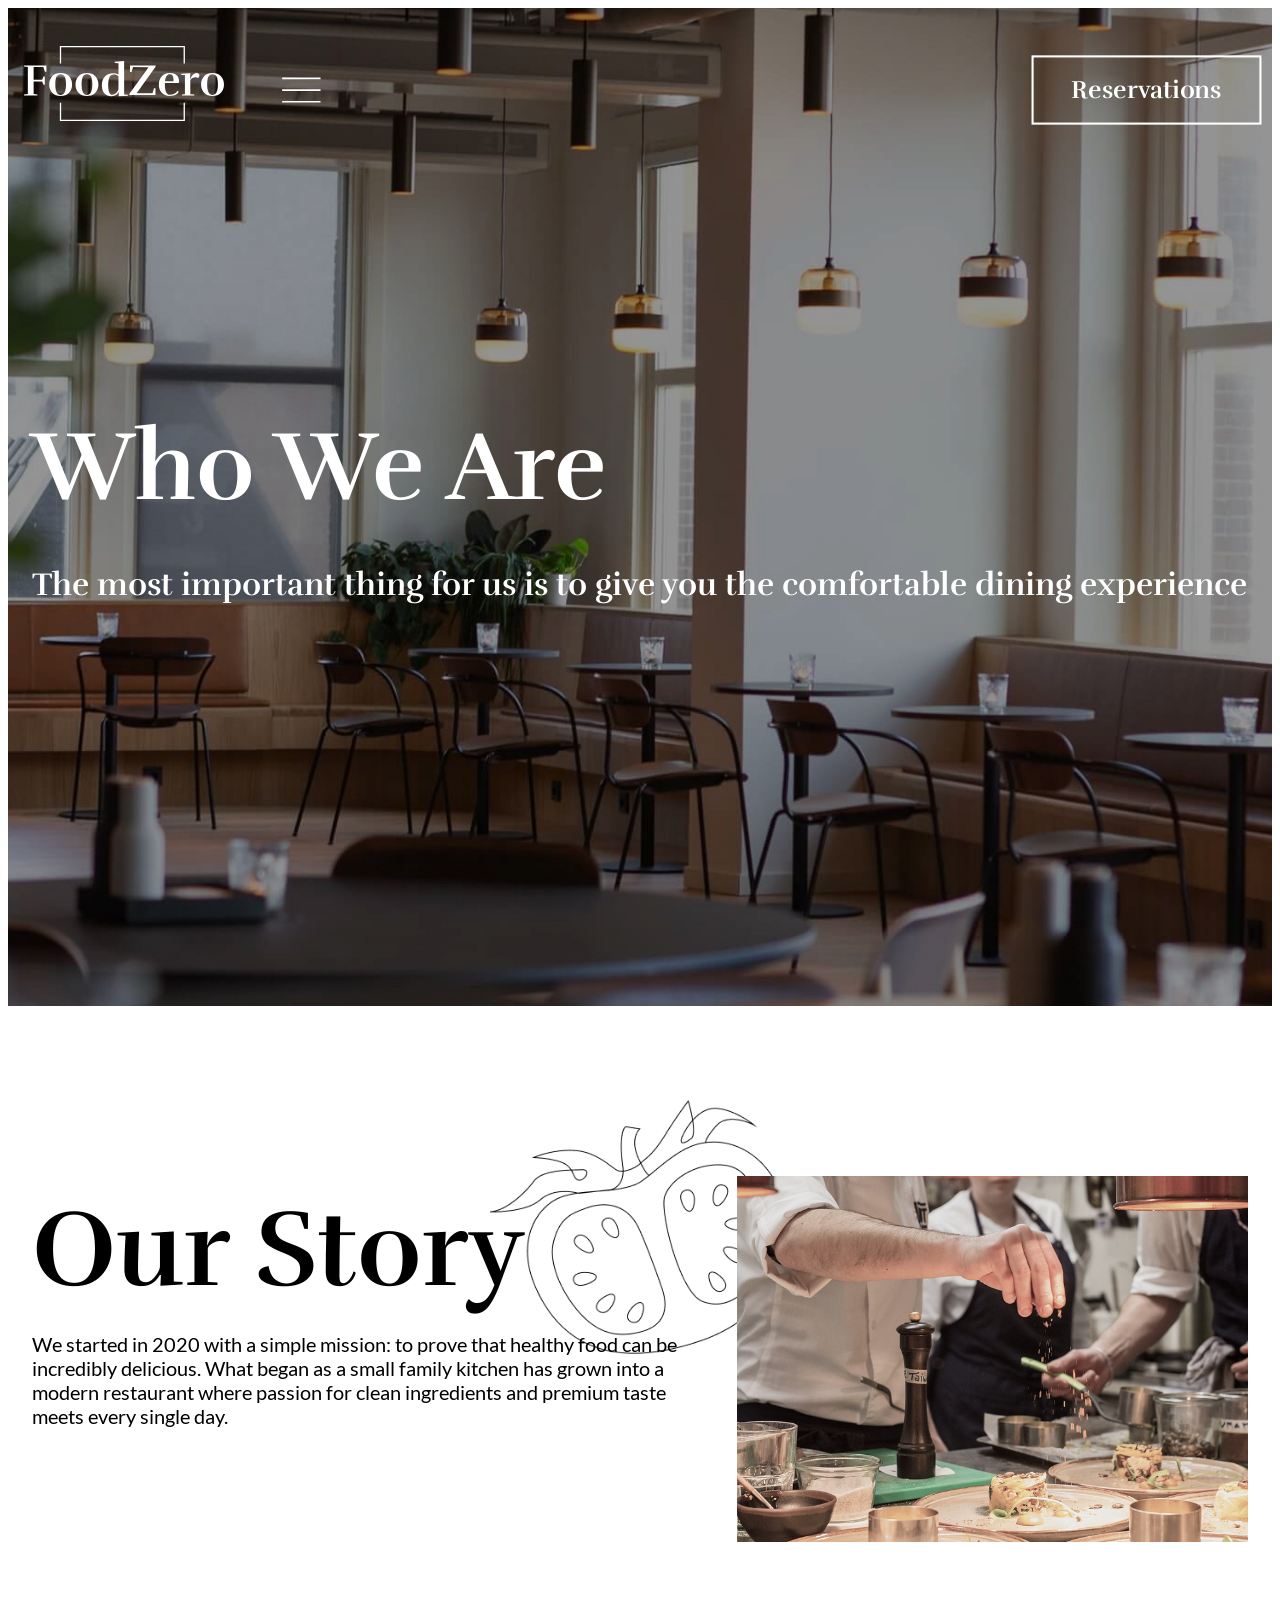
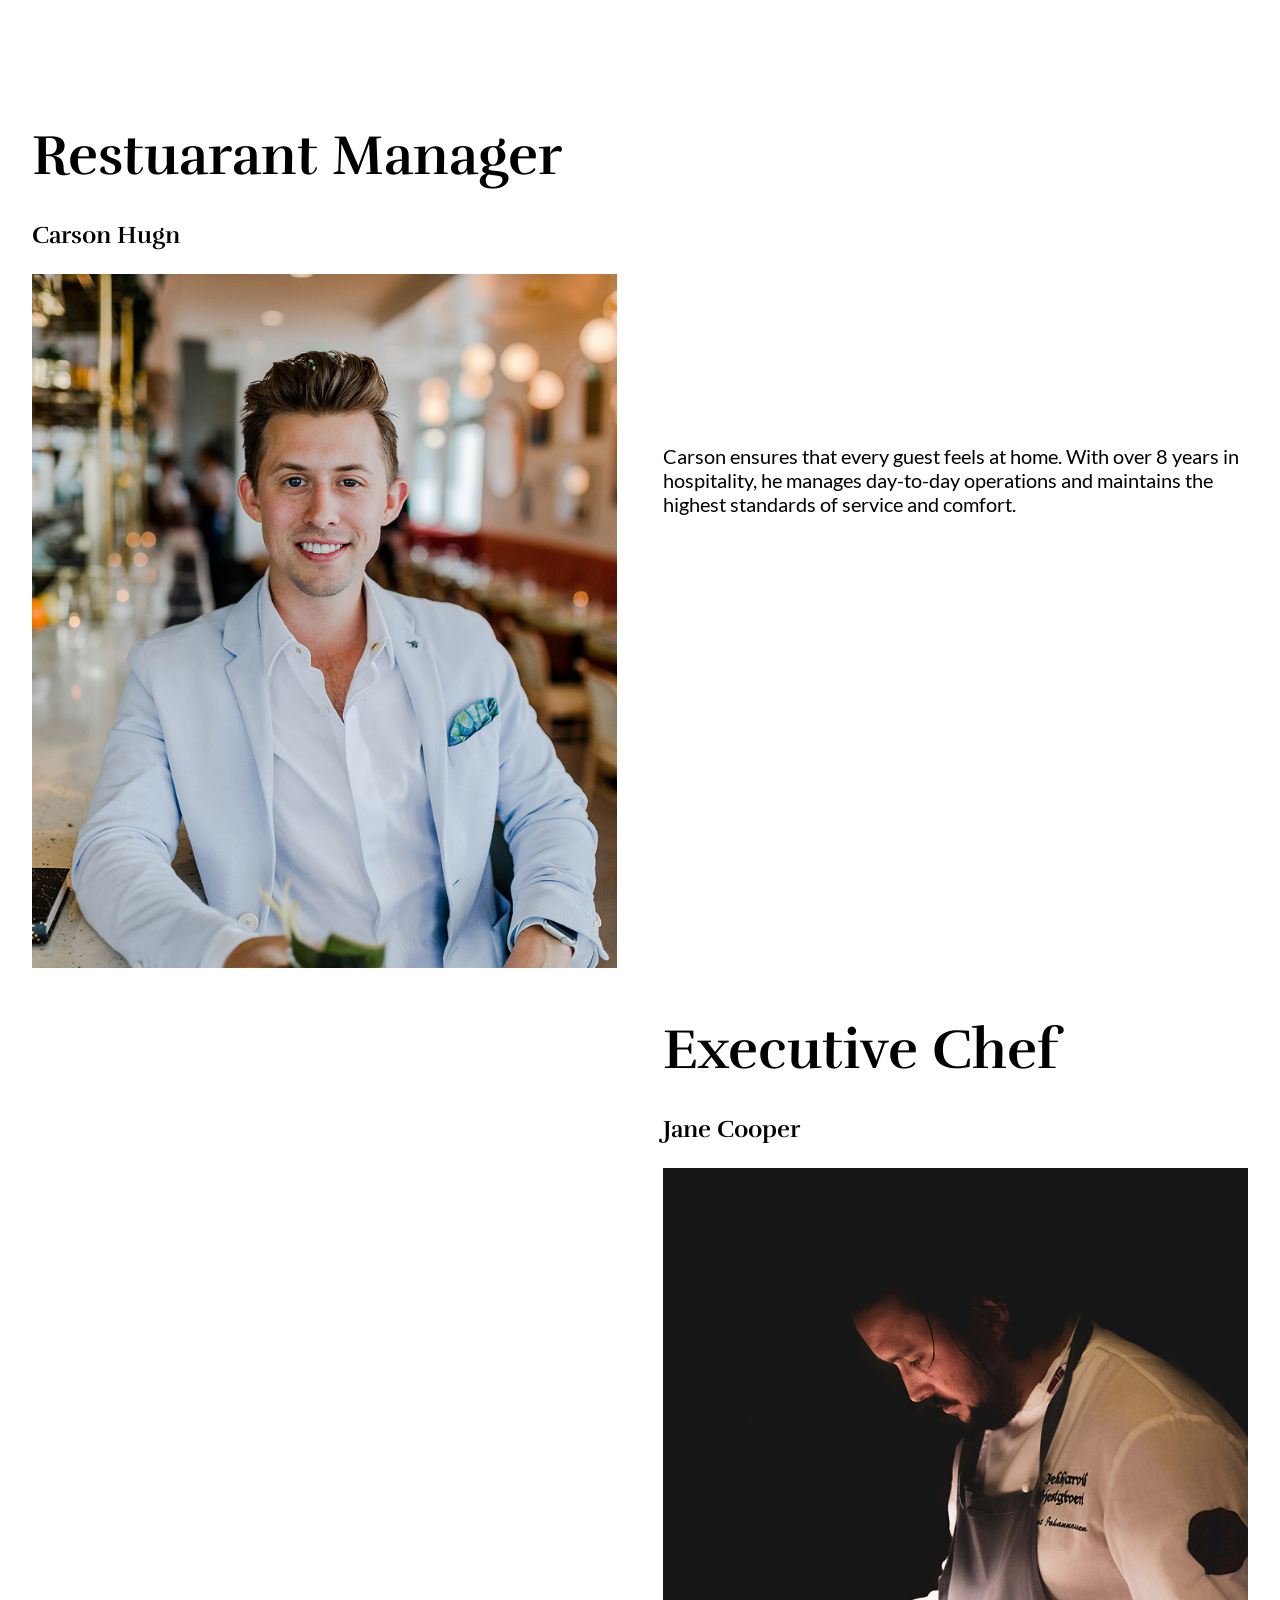
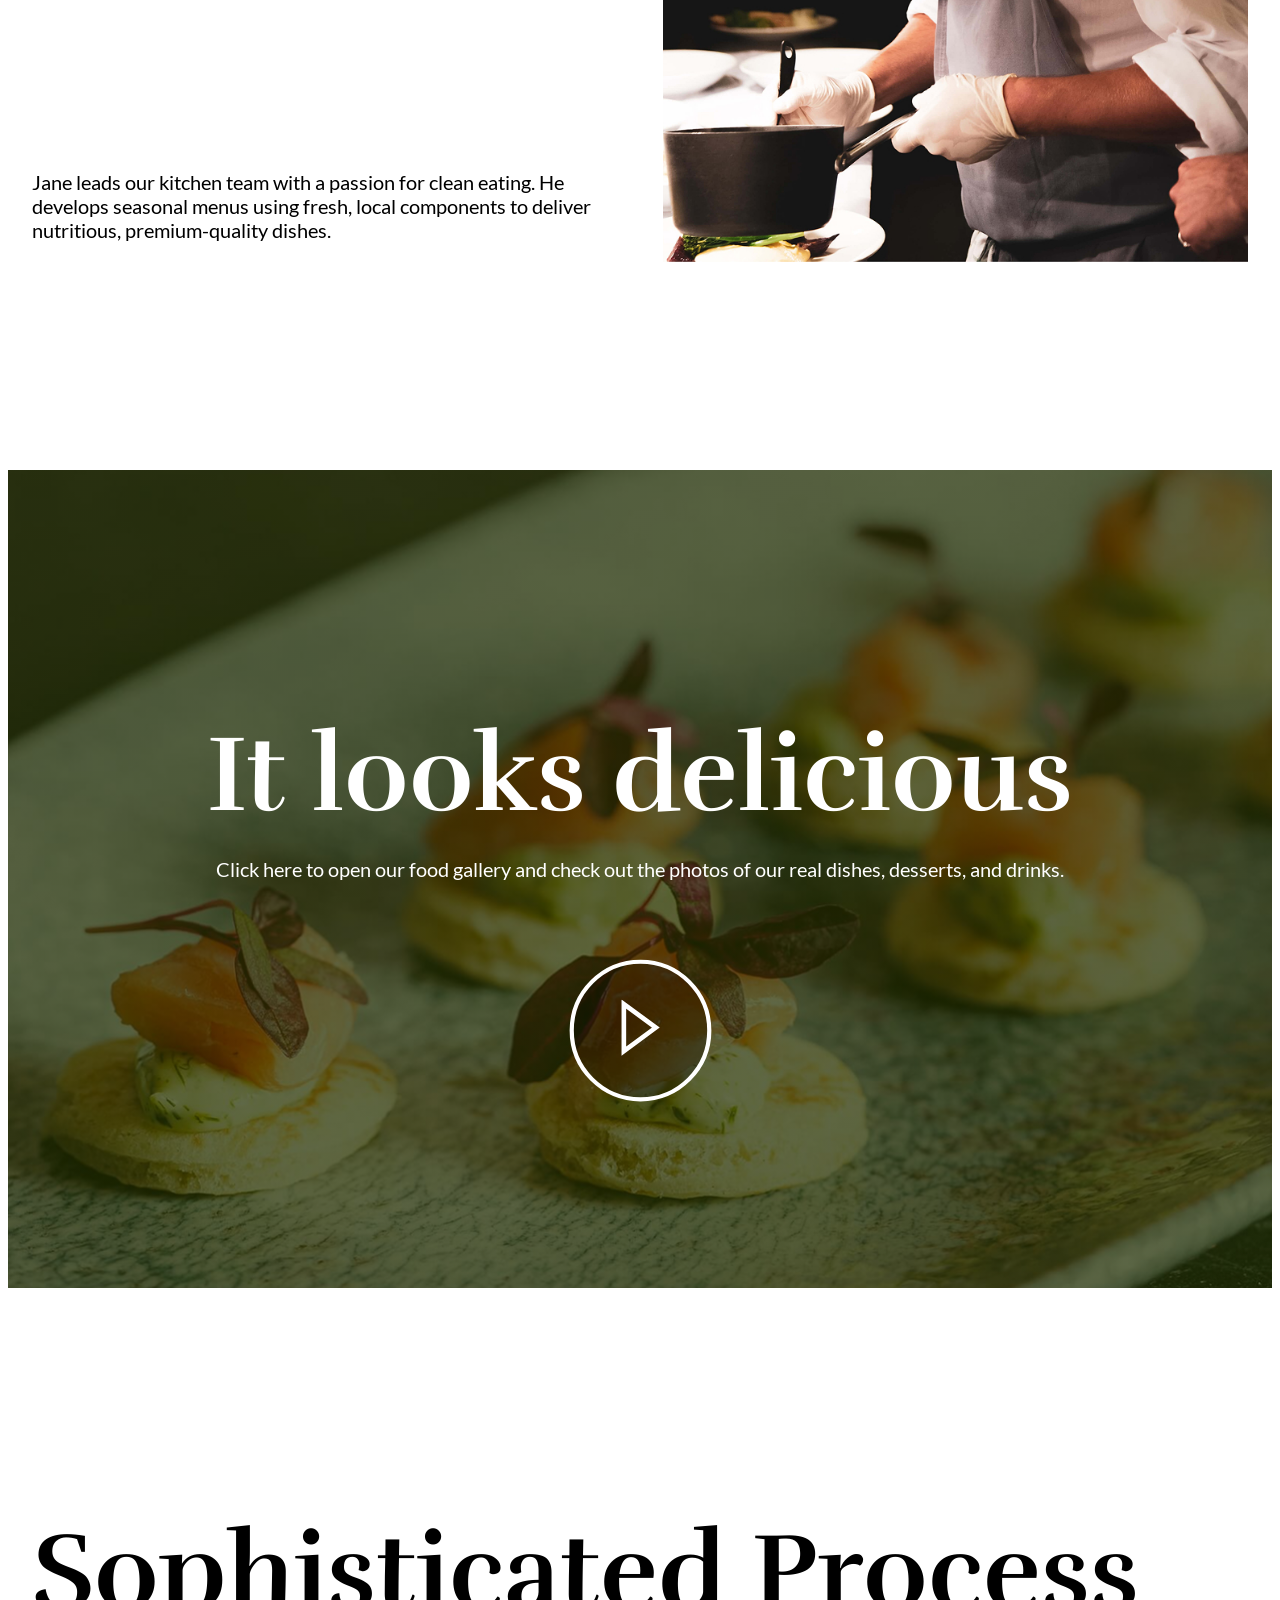
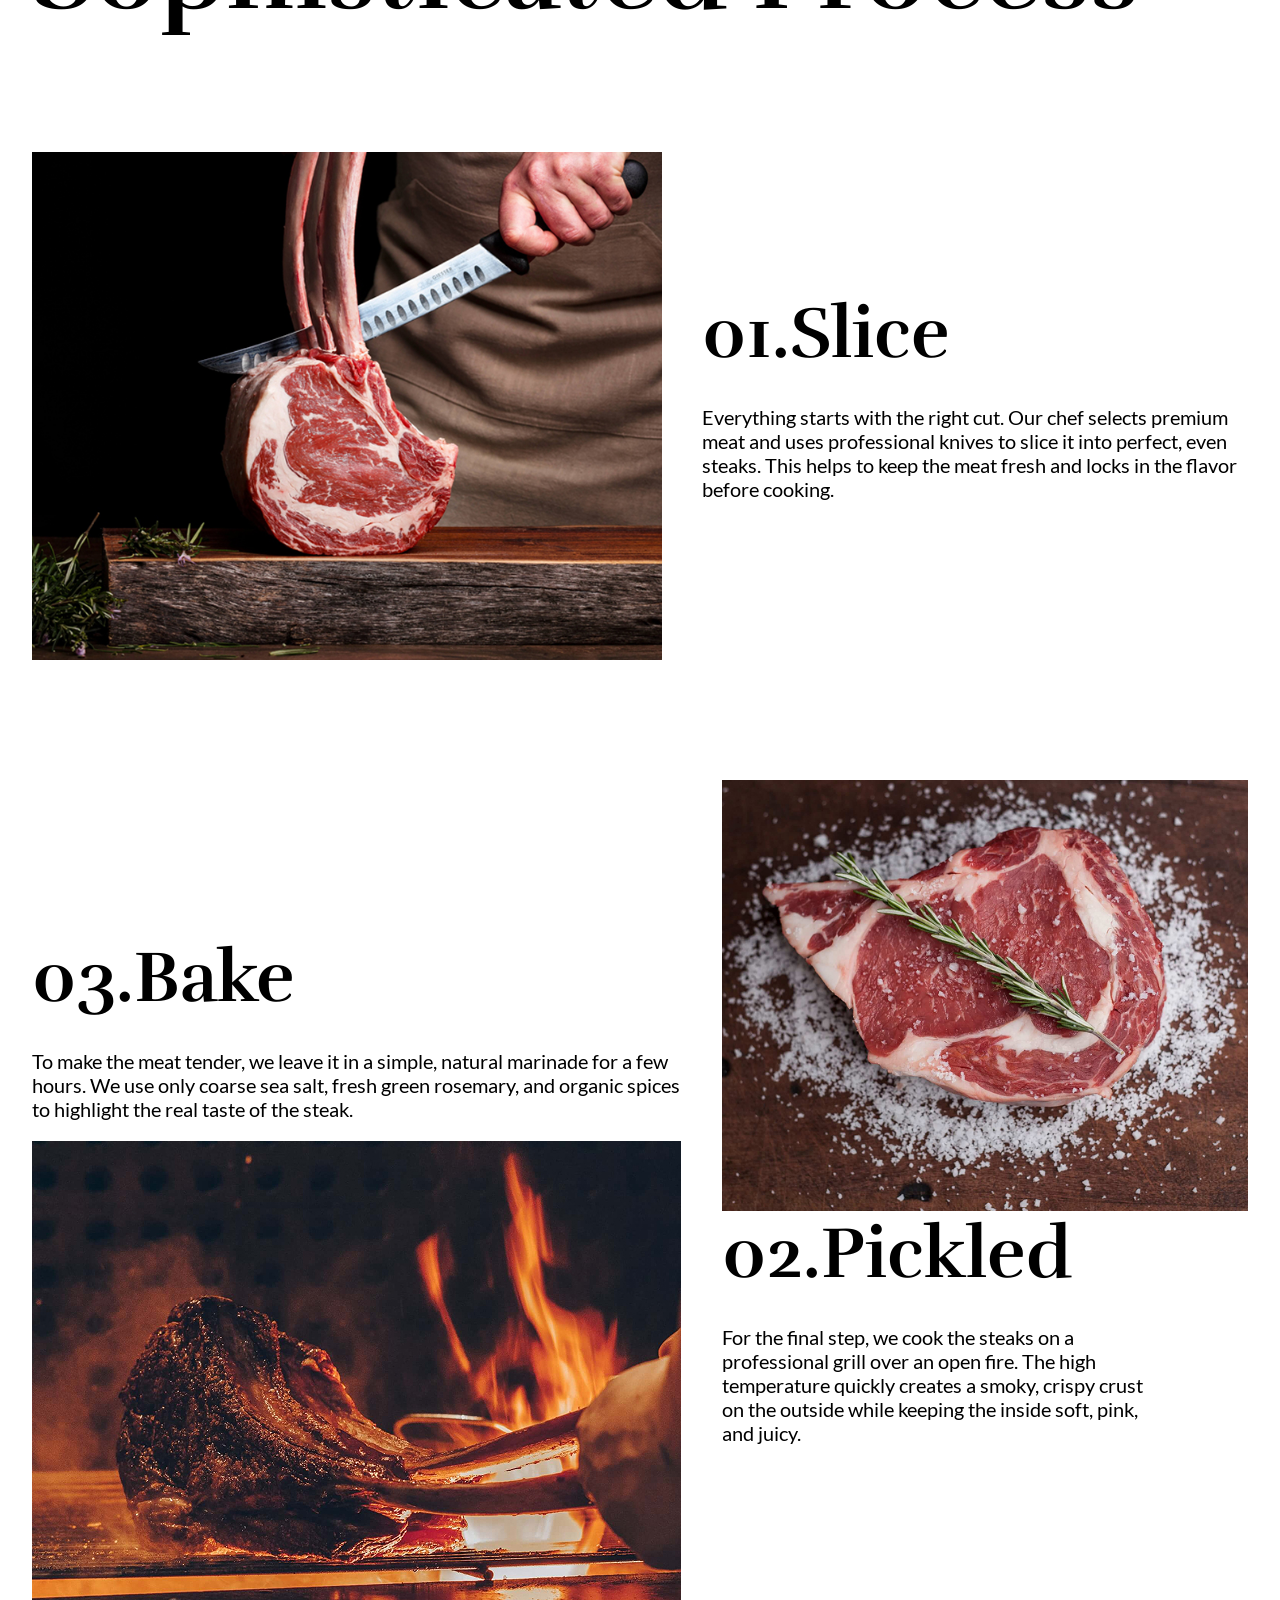
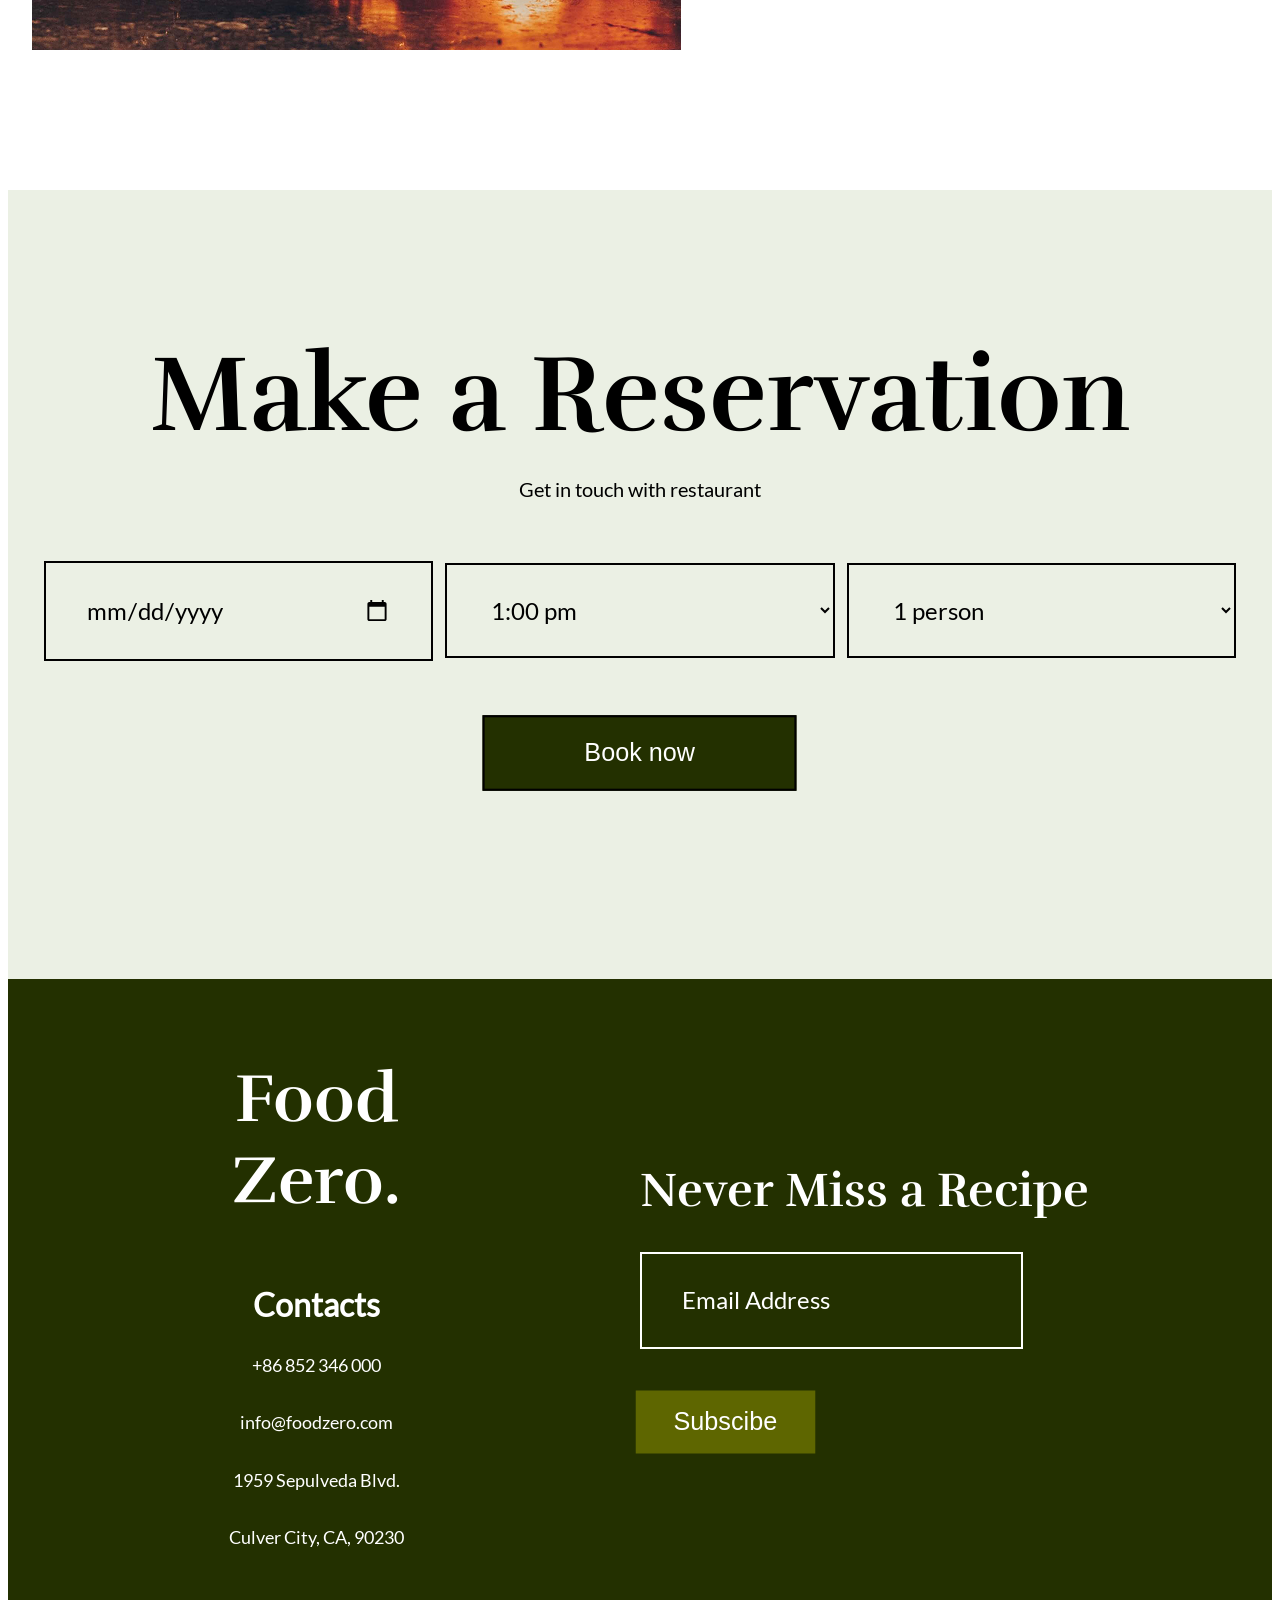
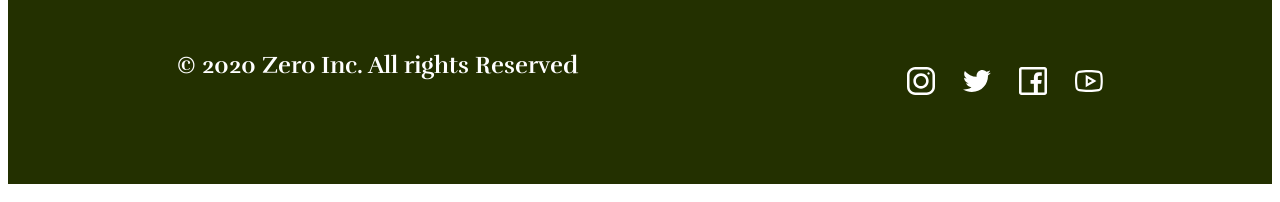
==== commit ca882071: "Added header and modal windows to other pages, fixed the packages when sliding" ====
--- a/about.html
+++ b/about.html
@@ -33,7 +33,10 @@
             <a class="header__link link" href="tel:+86852346000">
               +86 852 346 000
             </a>
-            <button class="header__button-reserv button" type="button">
+            <button
+              class="header__button-reserv button js-open-reservation"
+              type="button"
+            >
               Reservations
             </button>
           </div>
@@ -54,8 +57,8 @@
       </section>
       <section class="story-section">
         <div class="container">
-          <div class="story-container">
-            <div class="story-text">
+          <div class="story-section__container">
+            <div class="story-section__info">
               <h2 class="section__title">Our Story</h2>
               <p class="text-small">
                 We started in 2020 with a simple mission: to prove that healthy
@@ -70,23 +73,28 @@
               alt="people are cooking something"
             />
           </div>
+          <button class="ring-button js-open-reservation" type="button">
+            <svg class="ring-button__icon">
+              <use href="./images/icons.svg#icon-bell"></use>
+            </svg>
+          </button>
         </div>
       </section>
       <section class="people-section">
         <div class="container">
           <ul>
             <li>
-              <article class="people-container">
-                <div class="manager-name">
+              <article class="people-section__container">
+                <div class="people-section__manager">
                   <h3 class="people-section__item">Restuarant Manager</h3>
-                  <p class="people-name">Carson Hugn</p>
+                  <p class="people-section__name">Carson Hugn</p>
                   <img
                     class="people-section__image"
                     src="./images/about_carson.jpg"
                     alt="Manager Carson"
                   />
                 </div>
-                <p class="text-small manager-text">
+                <p class="text-small people-section__manager-text">
                   Carson ensures that every guest feels at home. With over 8
                   years in hospitality, he manages day-to-day operations and
                   maintains the highest standards of service and comfort.
@@ -94,15 +102,17 @@
               </article>
             </li>
             <li>
-              <article class="people-container people-container__last-item">
-                <p class="text-small chef-text">
+              <article
+                class="people-section__container people-container__last-item"
+              >
+                <p class="text-small people-section__chef-text">
                   Jane leads our kitchen team with a passion for clean eating.
                   He develops seasonal menus using fresh, local components to
                   deliver nutritious, premium-quality dishes.
                 </p>
-                <div class="chef-name">
+                <div class="people-section__chef">
                   <h3 class="people-section__item">Executive Chef</h3>
-                  <p class="people-name">Jane Cooper</p>
+                  <p class="people-section__name">Jane Cooper</p>
                   <img
                     class="people-section__image"
                     src="./images/about_jane.jpg"
@@ -117,12 +127,12 @@
       <section class="delicious-section">
         <div class="container">
           <h2 class="section__title">It looks delicious</h2>
-          <p class="text-small delicious-text">
+          <p class="text-small delicious-section__subtitle">
             Click here to open our food gallery and check out the photos of our
             real dishes, desserts, and drinks.
           </p>
-          <button class="delicious-button-play">
-            <svg class="delicious-button-play__icon">
+          <button class="button-delicious">
+            <svg class="button-delicious__icon">
               <use href="./images/icons.svg#icon-button-play"></use>
             </svg>
           </button>
@@ -130,16 +140,18 @@
       </section>
       <section class="process-section">
         <div class="container">
-          <h2 class="section__title process-title">Sophisticated Process</h2>
+          <h2 class="section__title process-section__title">
+            Sophisticated Process
+          </h2>
           <ul>
-            <li class="slice-container">
+            <li class="process-section__slice-container">
               <img
                 class="section__image"
                 src="./images/about_clice.jpg"
                 alt="We cut the meat"
               />
-              <div class="slice-text">
-                <h3 class="process-item">01.Slice</h3>
+              <div class="process-section__slice-text">
+                <h3 class="process-section__chapter">01.Slice</h3>
                 <p class="text-small">
                   Everything starts with the right cut. Our chef selects premium
                   meat and uses professional knives to slice it into perfect,
@@ -148,10 +160,10 @@
                 </p>
               </div>
             </li>
-            <div class="process-container">
-              <li class="bake-container">
-                <div class="bake-item">
-                  <h3 class="process-item">03.Bake</h3>
+            <div class="process-section__container">
+              <li class="process-section__bake-container">
+                <div class="process-section__bake-item">
+                  <h3 class="process-section__chapter">03.Bake</h3>
                   <p class="text-small">
                     To make the meat tender, we leave it in a simple, natural
                     marinade for a few hours. We use only coarse sea salt, fresh
@@ -165,14 +177,14 @@
                   alt="We bake meat"
                 />
               </li>
-              <li class="pickled-container">
+              <li class="process-section__pickled-container">
                 <img
-                  class="section__image"
+                  class="section__image process-section__image"
                   src="./images/about_pickled.jpg"
                   alt="Steak sprinkled with salt"
                 />
-                <div class="pickled-item">
-                  <h3 class="process-item">02.Pickled</h3>
+                <div class="process-section__pickled-item">
+                  <h3 class="process-section__chapter">02.Pickled</h3>
                   <p class="text-small">
                     For the final step, we cook the steaks on a professional
                     grill over an open fire. The high temperature quickly
@@ -410,6 +422,114 @@
       </div>
     </div>
 
+    <div class="modal-reservation is-hidden">
+      <div class="modal-reservation__window">
+        <button class="button__modal-reservation modal-reservation-close">
+          <svg class="modal-reservation__icon">
+            <use href="./images/icons.svg#icon-modal-btn"></use>
+          </svg>
+        </button>
+
+        <div class="modal-reservation__chapter">
+          <h2 class="modal-reservation__title section__title">
+            Make a Reservation
+          </h2>
+          <p class="modal-reservation__info text-small">
+            Fill in the details to reserve a table
+          </p>
+        </div>
+        <form>
+          <div class="modal-reservation__group">
+            <label class="visually-hidden" for="user-first-name">
+              First name
+            </label>
+            <input
+              class="booking-form__element modal-reservation__position"
+              type="text"
+              name="user-first-name"
+              id="user-first-name"
+              placeholder="First name"
+            />
+
+            <label class="visually-hidden" for="user-last-name">
+              Last name
+            </label>
+            <input
+              class="booking-form__element modal-reservation__position"
+              type="text"
+              name="user-last-name"
+              id="user-last-name"
+              placeholder="Last name"
+            />
+          </div>
+
+          <label class="visually-hidden" for="user-email">Email</label>
+          <input
+            class="booking-form__element modal-reservation__position"
+            type="email"
+            name="user-email"
+            id="user-email"
+            placeholder="Email"
+          />
+
+          <label class="visually-hidden" for="user-tel">Phone</label>
+          <input
+            class="booking-form__element modal-reservation__position"
+            type="tel"
+            name="user-tel"
+            id="user-tel"
+            placeholder="Phone"
+          />
+
+          <div class="modal-reservation__group">
+            <label class="visually-hidden" for="book-date">Date</label>
+            <input
+              class="booking-form__element modal-reservation__position"
+              type="date"
+              name="book-date"
+              id="book-date"
+            />
+
+            <label class="visually-hidden" for="book-time">Time</label>
+            <select
+              class="booking-form__element modal-reservation__position"
+              name="book-time"
+              id="book-time"
+            >
+              <option value="1:00 pm">1:00 pm</option>
+              <option value="2:00 pm">2:00 pm</option>
+              <option value="3:00 pm">3:00 pm</option>
+              <option value="4:00 pm">4:00 pm</option>
+              <option value="5:00 pm">5:00 pm</option>
+              <option value="6:00 pm">6:00 pm</option>
+              <option value="7:00 pm">7:00 pm</option>
+              <option value="8:00 pm">8:00 pm</option>
+              <option value="9:00 pm">9:00 pm</option>
+            </select>
+          </div>
+
+          <label class="visually-hidden" for="book-persons">Persons</label>
+          <select
+            class="booking-form__element modal-reservation__position"
+            name="book-persons"
+            id="book-persons"
+          >
+            <option value="1-person">1 person</option>
+            <option value="2-persons">2 persons</option>
+            <option value="3-persons">3 persons</option>
+            <option value="4-persons">4 persons</option>
+            <option value="5-persons">5 persons</option>
+            <option value="6-persons">6 persons</option>
+          </select>
+
+          <button class="button-reservation-light" type="submit">
+            Book now
+          </button>
+        </form>
+      </div>
+    </div>
+
     <script src="./js/modal.js"></script>
+    <script src="./js/reservation-modal.js"></script>
   </body>
 </html>
--- a/css/main.min.css
+++ b/css/main.min.css
@@ -1 +1 @@
-*{box-sizing:border-box}h1,h2,h3,h4,h5,h6,p{margin-top:0}a{text-decoration:none}body{font-family:"Rufina",serif;color:var(--color-black);font-weight:700;font-size:48px;line-height:1.2;margin-bottom:18px}ul{margin:0;padding:0;list-style-type:none}:root{--color-black: #000000;--color-brand-light: #9caa00;--color-brand-normal: #5e6600;--color-brand-dark: #233000;--color-grey: #4d4d4d;--color-white-f: #ffffff;--color-light-grey: #b0b0b0;--color-white-eb: #ebf0e4}.visually-hidden{position:absolute;left:-1000px;top:auto;width:1px;height:1px;overflow:hidden}@font-face{font-display:swap;font-family:"Lato";font-weight:400;src:url("../fonts/lato-v25-latin-regular.woff2") format("woff2")}@font-face{font-display:swap;font-family:"Rufina";font-weight:700;src:url("../fonts/rufina-v17-latin-700.woff2") format("woff2")}.text-title{font-size:148px;line-height:1;position:relative;z-index:1;margin-bottom:50px}@media screen and (max-width: 1280px){.text-title{font-size:98px}}@media screen and (max-width: 768px){.text-title{font-size:54px}}@media screen and (max-width: 480px){.text-title{font-size:36px}}.text-normal{font-size:32px}@media screen and (max-width: 768px){.text-normal{font-size:20px}}.text-topic{font-size:108px}@media screen and (max-width: 768px){.text-topic{font-size:88px}}@media screen and (max-width: 480px){.text-topic{font-size:48px}}.text-big{font-size:68px}@media screen and (max-width: 1280px){.text-big{font-size:54px}}@media screen and (max-width: 768px){.text-big{font-size:44px}}@media screen and (max-width: 480px){.text-big{font-size:34px}}.text-medium{font-size:32px}@media screen and (max-width: 768px){.text-medium{font-size:16px}}@media screen and (max-width: 480px){.text-medium{font-size:14px}}.text-small{font-family:Lato,sans-serif;font-weight:400;font-size:24px}@media screen and (max-width: 1280px){.text-small{font-size:20px}}@media screen and (max-width: 768px){.text-small{font-size:16px}}@media screen and (max-width: 480px){.text-small{font-size:12px}}.text-limited{max-width:565px}@media screen and (max-width: 1280px){.text-limited{max-width:420px}}@media screen and (max-width: 768px){.text-limited{max-width:300px}}@media screen and (max-width: 480px){.text-limited{max-width:250px}}.text-centered{text-align:center}.address__social{display:flex;gap:28px;justify-content:flex-end}@media screen and (max-width: 1280px){.address__social{justify-content:center}}.address__icon{fill:var(--color-white-f);width:28px;height:28px;transition:transform .2s,fill .2s}.address__icon:hover{fill:var(--color-brand-light);transform:scale(1.2)}@media screen and (max-width: 480px){.address__icon{width:24px;height:24px}}.address__contacts{max-width:210px;font-family:Lato,sans-serif}@media screen and (max-width: 768px){.address__contacts{font-size:32px;line-height:1.5}}@media screen and (max-width: 480px){.address__contacts{font-size:24px}}.address__link{color:var(--color-white-f);font-size:18px;font-weight:400;transition:color .3s}.address__link:hover{color:var(--color-brand-light)}.blog-card__item{margin-bottom:68px;position:relative}@media screen and (max-width: 1280px){.blog-card__item{margin-bottom:28px}}@media screen and (max-width: 768px){.blog-card__item{margin-bottom:8px}}.blog-card__image{display:flex;flex-shrink:1;min-width:0;max-width:100%}.blog-card__inform{display:flex;color:var(--color-brand-normal);font-family:Lato,sans-serif;font-weight:400;font-size:18px;margin-bottom:48px}@media screen and (max-width: 1280px){.blog-card__inform{margin-bottom:24px}}@media screen and (max-width: 768px){.blog-card__inform{margin-bottom:0}}.blog-card__inform li:not(:first-child){list-style-type:disc}.blog-card__photo{width:84px}@media screen and (max-width: 768px){.blog-card__photo{width:54px}}@media screen and (max-width: 480px){.blog-card__photo{width:44px}}.blog-card__text{display:flex;gap:32px;align-items:center}@media screen and (max-width: 1280px){.blog-card__text--hidden{display:none}}@media screen and (max-width: 768px){.blog-card__text--hidden-late{display:none}}@media screen and (max-width: 768px){.blog-card__text--distance{margin:0}}.blog-card__comment{margin-bottom:18px;padding-bottom:18px;border-bottom:4px dashed var(--color-black)}@media screen and (max-width: 768px){.blog-card__comment{margin-bottom:8px;padding-bottom:8px;border-bottom:2px dashed var(--color-black)}}.blog-card__link{gap:40px;font-size:24px;margin-top:46px}.blog-card__link:hover{color:var(--color-brand-normal)}.blog-card__arrow{width:48px;height:24px;fill:var(--color-brand-normal)}@media screen and (max-width: 768px){.blog-card__arrow{width:28px;height:14px}}.blog-card__arrow:hover{fill:var(--color-brand-normal)}.booking-form{margin-bottom:135px}@media screen and (max-width: 1280px){.booking-form{margin-bottom:100px}}@media screen and (max-width: 768px){.booking-form{display:flex;flex-direction:column;width:100%;gap:16px;align-items:center}}@media screen and (max-width: 1280px){.booking-form{margin-bottom:40px}}.booking-form__select{width:32%}@media screen and (max-width: 768px){.booking-form__select{width:100%}}.booking-form__element{padding:30px 40px;border:2px solid var(--color-black);background-color:rgba(0,0,0,0);font-family:Lato,sans-serif;font-weight:400;font-size:24px;line-height:1.4}@media screen and (max-width: 768px){.booking-form__element{font-size:18px;padding:20px 40px}}@media screen and (max-width: 480px){.booking-form__element{font-size:14px;padding:16px 40px}}.booking-form__element::placeholder{color:var(--color-black)}.booking-form__element:focus{border-color:var(--color-brand-normal);outline:none}button{font-size:32px;color:var(--color-white-f);background-color:rgba(0,0,0,0);border:2px solid var(--color-brand-normal);padding:20px 46px;transition:background-color .3s,color .3s,border .3s,transform .3s}button:hover{transform:scale(1.1)}@media screen and (max-width: 1280px){button{font-size:24px;padding:16px 36px;transform:scale(1.05)}}@media screen and (max-width: 768px){button{font-size:16px;padding:14px 24px;transform:scale(1.03)}}.header__button-reserv{border-color:var(--color-white-f);font-family:"Rufina",serif}.header__button-reserv:hover{background-color:var(--color-brand-normal);border-color:var(--color-brand-normal)}.header__btn-burger{flex-shrink:0;padding:0;border:none;stroke:var(--color-white-f);width:74px;height:61px}.header__btn-burger:hover{stroke:var(--color-light-grey)}.button-reservation{background-color:var(--color-brand-dark);border-color:var(--color-black);padding:20px 95px;margin-top:100px}@media screen and (max-width: 1280px){.button-reservation{margin-top:56px}}@media screen and (max-width: 768px){.button-reservation{padding:20px 64px;margin-top:24px}}@media screen and (max-width: 768px){.button-reservation{padding:10px 44px;margin-top:14px}}.button-reservation-light{background-color:var(--color-brand-normal);transition:transform .3s}.button-reservation-light:hover{background-color:var(--color-brand-dark)}.bloger-button{background-color:var(--color-brand-normal);border:none;line-height:1.7;padding:7px 53px;position:absolute;top:12px;right:12px}@media screen and (max-width: 768px){.bloger-button{padding:2px 24px}}.button-subscribe{background-color:var(--color-brand-normal);border:none}.button-subscribe:hover{background-color:rgba(0,0,0,0);border-color:var(--color-white-f)}.comment-button{border:none;transition:transform .3s;padding:0 14px}.comment-button__icon{width:108px;height:24px}@media screen and (max-width: 1280px){.comment-button__icon{width:68px;height:34px}}@media screen and (max-width: 768px){.comment-button__icon{width:40px;height:20px}}@media screen and (max-width: 480px){.comment-button__icon{width:20px;height:10px}}.comment-button:hover{transform:scale(1.1)}.comment-button.back{transform:rotate(180deg)}.modal-btn-close{border:none;position:absolute;top:40px;left:45px;width:85px;height:65px;fill:var(--color-black);padding:0}@media screen and (max-width: 480px){.modal-btn-close{top:10px;left:10px}}.modal-btn-close:hover{fill:var(--color-white-f);cursor:pointer}.energy-card{height:710px;position:relative}@media screen and (max-width: 1280px){.energy-card{height:510px}}@media screen and (max-width: 768px){.energy-card{height:410px}}.energy-card__arrow{width:46px;height:26px}@media screen and (max-width: 480px){.energy-card__arrow{width:36px;height:18px}}.energy-card__photo{position:absolute;top:0;left:0;width:100%;height:100%;z-index:-1}.energy-card__link{position:absolute;display:flex;justify-content:space-between;align-items:center;width:100%;padding:48px 40px}.link{text-decoration:none;font-style:normal;transition:color .3s;color:var(--color-black)}.menu-link{color:var(--color-black)}@media screen and (max-width: 480px){.menu-link{font-size:32px}}.booking-section{padding:240px 0 250px;background-color:var(--color-white-eb);text-align:center}@media screen and (max-width: 1280px){.booking-section{padding:140px 0 150px 0}}@media screen and (max-width: 768px){.booking-section{padding:60px 0 80px 0}}@media screen and (max-width: 768px){.booking-section__title{font-size:68px}}@media screen and (max-width: 480px){.booking-section__title{font-size:48px}}.booking-section__subtitle{margin-bottom:135px}@media screen and (max-width: 1280px){.booking-section__subtitle{margin-bottom:100px}}@media screen and (max-width: 1280px){.booking-section__subtitle{margin-bottom:60px}}.container{width:100%;max-width:1692px;margin:0 auto;padding:0 24px}.header{position:absolute;top:0;left:0;width:100%;padding-top:46px}@media screen and (max-width: 768px){.header{padding-top:24px}}.header__container{display:flex;align-items:center;gap:40px;justify-content:space-between}@media screen and (max-width: 768px){.header__container{gap:0}}.header__nav{display:flex;gap:40px;align-items:center}@media screen and (max-width: 768px){.header__nav{gap:20px}}@media screen and (max-width: 480px){.header__nav{flex-grow:1;justify-content:space-between}}@media screen and (max-width: 1280px){.header__logo{width:200px}}@media screen and (max-width: 768px){.header__logo{width:160px}}@media screen and (max-width: 480px){.header__logo{width:140px}}.header__contact{display:flex;gap:26px;align-items:center}@media screen and (max-width: 1280px){.header__contact{gap:0}}@media screen and (max-width: 480px){.header__contact{display:none}}.header__link{color:var(--color-white-f);font-family:inter sans-serif;font-weight:400;font-size:26px;max-width:230px}.header__link:hover{color:var(--color-light-grey)}@media screen and (max-width: 1280px){.header__link{display:none}}.header__burger-icon{width:74px;height:61px}@media screen and (max-width: 768px){.header__burger-icon{width:54px;height:51px}}.section__container{display:flex;gap:20px;justify-content:space-between}.section__title{font-size:108px;margin-bottom:18px}@media screen and (max-width: 768px){.section__title{font-size:84px}}@media screen and (max-width: 480px){.section__title{font-size:52px}}.section__image{display:flex;flex-shrink:2;min-width:0;max-width:100%;object-fit:cover}@media screen and (max-width: 480px){.section__image{max-height:410px}}.footer{color:var(--color-white-f);background-color:var(--color-brand-dark);padding:135px 0 75px 0}@media screen and (max-width: 1280px){.footer{padding:80px 0 75px}}@media screen and (max-width: 768px){.footer{padding-top:40px}}.footer__container{margin-bottom:96px;display:flex;align-items:center;gap:40px;justify-content:space-between}@media screen and (max-width: 768px){.footer__container{flex-direction:column;margin-bottom:24px}}@media screen and (max-width: 480px){.footer__container{gap:30px}}.footer__link{display:flex;gap:40px;justify-content:flex-start;max-width:640px;flex-grow:1;position:relative}@media screen and (max-width: 1280px){.footer__link{flex-direction:column;align-items:center;text-align:center}}@media screen and (max-width: 768px){.footer__link{gap:0}}.footer__title{font-size:68px;max-width:188px;color:var(--color-white-f)}@media screen and (max-width: 768px){.footer__title{max-width:none;margin-bottom:32px}}@media screen and (max-width: 480px){.footer__title{font-size:48px}}.footer__item{font-size:32px;margin-bottom:55px}@media screen and (max-width: 1280px){.footer__item{margin-bottom:0}}@media screen and (max-width: 768px){.footer__item{font-size:24px}}@media screen and (max-width: 768px){.footer__item{font-size:18px}}.footer__form{flex-basis:50%}.footer__form-item{margin-bottom:55px}@media screen and (max-width: 1280px){.footer__form-item{margin-bottom:32px}}@media screen and (max-width: 768px){.footer__form-item{font-size:34px;text-align:center;margin-bottom:20px}}@media screen and (max-width: 480px){.footer__form-item{font-size:24px;margin-bottom:10px}}.footer__inform{font-size:14px}@media screen and (max-width: 1280px){.footer__inform{display:none}}.footer__logo{gap:40px;flex-basis:50%}.footer__info{display:flex;justify-content:space-between;gap:40px}@media screen and (max-width: 1280px){.footer__info{justify-content:space-around}}@media screen and (max-width: 768px){.footer__info{flex-direction:column-reverse}}@media screen and (max-width: 480px){.footer__info{gap:20px}}.footer__copyright{font-size:24px}@media screen and (max-width: 768px){.footer__copyright{font-size:16px;text-align:center}}@media screen and (max-width: 480px){.footer__copyright{font-size:12px}}.subscribe-item{display:flex;gap:28px;align-items:center}@media screen and (max-width: 1280px){.subscribe-item{flex-direction:column;align-items:flex-start}}@media screen and (max-width: 768px){.subscribe-item{align-items:center;gap:0}}.subscribe-form{flex-grow:1}.footer-address{margin-bottom:20px}.footer-address:hover{color:var(--color-brand-light)}.footer-field{margin-bottom:15px;flex-grow:1}.footer-input{padding:30px 40px;background-color:rgba(0,0,0,0);border:2px solid var(--color-white-f);width:100%;font-size:24px;line-height:1.4;color:var(--color-white-f)}@media screen and (max-width: 768px){.footer-input{font-size:16px;padding:20px 30px}}.footer-input:focus{border-color:var(--color-brand-normal);outline:none}.footer-input::placeholder{color:var(--color-white-f);font-size:24px;line-height:1.4;font-family:Lato,sans-serif}@media screen and (max-width: 768px){.footer-input::placeholder{font-size:16px}}.footer-input:focus::placeholder{color:var(--color-white-f)}.modal{position:fixed;top:0;left:0;right:0;bottom:0;width:100%;height:100%;color:var(--color-white-f);background-image:linear-gradient(rgba(35, 48, 0, 0.8), rgba(35, 48, 0, 0.8)),url("../images/modal-background.jpg");background-size:cover;background-repeat:no-repeat;display:flex;z-index:3;transition:opacity .3s,visibility .3s;overflow-y:auto}.modal__window{display:flex;gap:30px;justify-content:space-around;align-items:center;max-width:1300px;width:100%;margin:auto}@media screen and (max-width: 1280px){.modal__window{padding:120px 100px}}@media screen and (max-width: 768px){.modal__window{flex-direction:column;gap:20px;text-align:center;padding-top:140px}}.modal__window .test{width:40px;height:40px}@media screen and (max-width: 480px){.modal__window{padding-top:140px}}.modal__btn-icon{width:30px;height:30px}.modal__link{font-size:66px;text-transform:uppercase;max-width:350px}@media screen and (max-width: 768px){.modal__link{font-size:46px}}@media screen and (max-width: 480px){.modal__link{font-size:36px}}.modal__item{margin-bottom:42px;list-style-type:disc;cursor:pointer;transition:color .3s}.modal__item:hover{color:var(--color-brand-light)}@media screen and (max-width: 768px){.modal__item{margin-bottom:24px;list-style-type:none}}.modal__text{color:var(--color-white-f);transition:color .3s}.modal__text:hover{color:var(--color-brand-light)}.modal__contact-title{font-family:Rufina,serif;padding:20px 0;margin-bottom:38px;font-size:32px;border-bottom:4px dashed var(--color-white-f)}@media screen and (max-width: 768px){.modal__contact-title{display:none}}.modal.is-hidden{opacity:0;visibility:hidden;pointer-events:none}.dish{display:flex;flex-wrap:wrap;gap:60px}@media screen and (max-width: 1280px){.dish{gap:32px}}@media screen and (max-width: 768px){.dish{flex-direction:column;gap:20px}}@media screen and (max-width: 768px){.dish{gap:14px}}.dish__item{flex-basis:calc((100% - 60px)/2)}.dish__price{border-bottom:4px dashed var(--color-black);text-align:right;margin-bottom:24px}@media screen and (max-width: 1280px){.dish__price{font-size:42px}}@media screen and (max-width: 768px){.dish__price{font-size:32px;margin-bottom:16px}}@media screen and (max-width: 480px){.dish__price{font-size:28px;margin-bottom:12px}}.dish__title{font-size:68px;margin-bottom:24px}@media screen and (max-width: 1280px){.dish__title{font-size:40px}}@media screen and (max-width: 768px){.dish__title{font-size:34px;margin-bottom:16px}}@media screen and (max-width: 480px){.dish__title{font-size:24px}}.advantages-section{padding:210px 0 190px 0}@media screen and (max-width: 1280px){.advantages-section{padding:120px 0 40px 0}}@media screen and (max-width: 768px){.advantages-section{padding-top:60px}}@media screen and (max-width: 480px){.advantages-section{padding:40px 0 20px 0}}.advantages-section__list{display:flex;gap:20px;justify-content:space-between;flex-shrink:0}@media screen and (max-width: 768px){.advantages-section__list{flex-direction:column}}@media screen and (max-width: 480px){.advantages-section__list{gap:14px}}.advantages-section__item{display:flex;flex-direction:column;justify-content:flex-start;align-items:center;margin-bottom:40px}@media screen and (max-width: 768px){.advantages-section__item{flex-direction:row;margin-bottom:0;justify-content:center}}.advantages-section__inform{max-width:300px}.advantages-section__icon{display:flex;justify-content:center;align-items:center;border-radius:50%;border:none;background-color:var(--color-white-eb);width:260px;height:260px}@media screen and (max-width: 1280px){.advantages-section__icon{width:160px;height:160px;flex-shrink:0}}@media screen and (max-width: 768px){.advantages-section__icon{width:120px;height:120px}}@media screen and (max-width: 480px){.advantages-section__icon{width:80px;height:80px}}.advantages-section__image{width:150px;height:121px}@media screen and (max-width: 1280px){.advantages-section__image{width:110px;height:auto}}@media screen and (max-width: 768px){.advantages-section__image{width:60px}}@media screen and (max-width: 480px){.advantages-section__image{width:40px}}@media screen and (max-width: 1280px){.advantages-section__title{font-size:44px;margin-bottom:24px}}@media screen and (max-width: 768px){.advantages-section__title{font-size:34px;margin-bottom:16px}}@media screen and (max-width: 480px){.advantages-section__title{font-size:28px;margin-bottom:10px}}.blog-section{padding:130px 0 100px 0}@media screen and (max-width: 1280px){.blog-section{padding-top:80px}}@media screen and (max-width: 768px){.blog-section{padding:40px 0}}.blog-section__list{display:flex;gap:20px;justify-content:space-between}@media screen and (max-width: 480px){.blog-section__list{gap:40px;flex-direction:column}}.comment-section{padding:120px 0 145px 0;background-image:url("../images/comment-section-background.png");background-repeat:no-repeat;background-position-x:1500px;background-position-y:130px}@media screen and (max-width: 1280px){.comment-section{padding:100px 0}}@media screen and (max-width: 768px){.comment-section{padding:72px 0}}@media screen and (max-width: 768px){.comment-section{padding:42px 0}}.comment-section__container{display:flex;justify-content:space-between;align-items:center}.comment-section__arrow{display:flex;align-items:center}.comment-section__counter{font-size:16px}.comment-section__text{margin-bottom:86px;max-width:85%}@media screen and (max-width: 1280px){.comment-section__text{font-size:32px;margin-bottom:64px}}@media screen and (max-width: 768px){.comment-section__text{font-size:24px;margin-bottom:44px;max-width:100%}}@media screen and (max-width: 480px){.comment-section__text{font-size:16px;margin-bottom:24px}}.comment-section__avatar{width:164px;height:164px}@media screen and (max-width: 768px){.comment-section__avatar{width:88px;height:88px}}@media screen and (max-width: 480px){.comment-section__avatar{width:48px;height:48px}}.comment-section__author{display:flex;gap:16px}.comment-section__author-inform{display:flex;flex-direction:column;justify-content:center}@media screen and (max-width: 480px){.comment-section__author-inform{margin-bottom:8px}}.comment-section__author-name{font-size:32px}@media screen and (max-width: 768px){.comment-section__author-name{font-size:24px}}@media screen and (max-width: 480px){.comment-section__author-name{font-size:16px}}.comment-section__author-status{font-size:18px}@media screen and (max-width: 768px){.comment-section__author-status{font-size:16px}}@media screen and (max-width: 480px){.comment-section__author-status{font-size:10px}}.energy-section{padding:130px 0;text-align:center}@media screen and (max-width: 1280px){.energy-section{padding:100px 0 70px}}@media screen and (max-width: 768px){.energy-section{padding:60px 0 40px}}.energy-section__list{display:flex;flex-wrap:nowrap}.energy-section__item{flex-shrink:0;width:100%}.energy-section__container{overflow:hidden}.energy-section__distance{margin-bottom:125px}@media screen and (max-width: 1280px){.energy-section__distance{margin-bottom:74px}}@media screen and (max-width: 768px){.energy-section__distance{margin-bottom:44px}}.energy-section__title{font-size:108px;margin-bottom:18px}@media screen and (max-width: 1280px){.energy-section__title{font-size:88px}}@media screen and (max-width: 768px){.energy-section__title{font-size:48px}}@media screen and (max-width: 480px){.energy-section__title{font-size:32px}}.excellent-section{position:relative;padding-top:220px;background-color:var(--color-white-eb);z-index:-2}@media screen and (max-width: 768px){.excellent-section__text{font-size:14px}}@media screen and (max-width: 768px){.excellent-section__text{font-size:12px}}@media screen and (max-width: 1280px){.excellent-section{padding-top:120px}}@media screen and (max-width: 768px){.excellent-section{padding-top:60px}}@media screen and (max-width: 768px){.excellent-section{padding-top:40px}}.excellent-section__container{display:flex;gap:40px;justify-content:space-between}@media screen and (max-width: 1280px){.excellent-section__container{gap:20px}}@media screen and (max-width: 768px){.excellent-section__container{gap:10px;flex-direction:column-reverse}}@media screen and (max-width: 1280px){.excellent-section__title{font-size:62px}}@media screen and (max-width: 768px){.excellent-section__title{font-size:48px}}@media screen and (max-width: 480px){.excellent-section__title{font-size:32px}}.excellent-section__image{display:flex;flex-shrink:1;min-width:0;max-width:100%}.excellent-section__small-decorate{position:absolute;top:100px;left:50px;z-index:-1}@media screen and (max-width: 1280px){.excellent-section__small-decorate{width:240px;top:40px}}@media screen and (max-width: 1280px){.excellent-section__small-decorate{display:none}}.excellent-section__big-decorate{position:absolute;bottom:20px;right:100px;width:360px}@media screen and (max-width: 1280px){.excellent-section__big-decorate{display:none}}.hero-section{color:var(--color-white-f);background-color:var(--color-brand-dark);padding:310px 0 222px 0}@media screen and (max-width: 1280px){.hero-section{padding:180px 0 100px 0}}@media screen and (max-width: 768px){.hero-section{padding:110px 0 64px 0}}@media screen and (max-width: 480px){.hero-section{padding:100px 0 40px 0}}.hero-section__image{position:absolute;z-index:0;top:435px;right:50px}@media screen and (max-width: 1280px){.hero-section__image{width:500px;top:280px}}@media screen and (max-width: 768px){.hero-section__image{width:300px;top:180px}}@media screen and (max-width: 480px){.hero-section__image{width:180px;top:150px}}.hero-section__title--limited{max-width:1057px}@media screen and (max-width: 1280px){.hero-section__title--limited{max-width:757px}}@media screen and (max-width: 768px){.hero-section__title--limited{max-width:408px}}@media screen and (max-width: 480px){.hero-section__title--limited{max-width:258px}}.hero-section__decorate{position:absolute;top:1165px;right:422px}@media screen and (max-width: 1280px){.hero-section__decorate{width:600px;top:750px;right:auto}}@media screen and (max-width: 768px){.hero-section__decorate{width:320px;top:450px}}@media screen and (max-width: 480px){.hero-section__decorate{display:none}}.hero-section__underside{display:flex;margin-top:760px;justify-content:space-between;gap:20px}@media screen and (max-width: 1280px){.hero-section__underside{margin-top:420px}}@media screen and (max-width: 768px){.hero-section__underside{margin-top:240px;flex-direction:column}}@media screen and (max-width: 480px){.hero-section__underside{margin-top:100px}}@media screen and (max-width: 768px){.hero-section__underside-title{margin-bottom:24px}}@media screen and (max-width: 480px){.hero-section__underside-title{margin-bottom:16px}}.hero-section__underside-item{display:flex;flex-direction:column;align-items:center}@media screen and (max-width: 768px){.hero-section__underside-item{align-items:flex-start}}@media screen and (max-width: 768px){.hero-section__underside-item:last-child{align-items:flex-end}}.hero-section__text{position:relative;z-index:1}.hero-section__text-capture{margin-top:55px}@media screen and (max-width: 1280px){.hero-section__text-capture{margin-top:42px}}@media screen and (max-width: 768px){.hero-section__text-capture{max-width:400px;margin-top:24px}}.hero-section__text-distanse{margin-bottom:85px}@media screen and (max-width: 1280px){.hero-section__text-distanse{margin-bottom:42px}}@media screen and (max-width: 768px){.hero-section__text-distanse{margin-bottom:24px}}.hero-section__image-soup{width:650px}@media screen and (max-width: 1280px){.hero-section__image-soup{width:400px}}@media screen and (max-width: 480px){.hero-section__image-soup{width:260px}}.hero-section__image-jar{width:500px}@media screen and (max-width: 1280px){.hero-section__image-jar{width:300px}}@media screen and (max-width: 480px){.hero-section__image-jar{width:200px}}.menu-section{padding:175px 0 220px 0;background-image:url("../images/home-menu-branch.png");background-repeat:no-repeat;background-position:right top}@media screen and (max-width: 1280px){.menu-section{padding:100px 0 60px 0}}@media screen and (max-width: 768px){.menu-section{background-size:520px 580px;padding:62px 0 40px 0}}@media screen and (max-width: 480px){.menu-section{background-size:320px 380px;padding:42px 0 20px 0}}.menu-section__title{margin-bottom:158px}@media screen and (max-width: 1280px){.menu-section__title{margin-bottom:58px}}@media screen and (max-width: 768px){.menu-section__title{margin-bottom:28px}}.hero-menu-section{background-image:url("../images/menu-hero-section.jpg");background-repeat:no-repeat;background-size:cover;background-position:center;padding:350px 0 330px 0;color:var(--color-white-f)}@media screen and (max-width: 1280px){.hero-menu-section{padding:280px 0 230px 0}}@media screen and (max-width: 768px){.hero-menu-section{padding:220px 0 130px 0}}@media screen and (max-width: 480px){.hero-menu-section{padding:140px 0}}.dish-text{margin-bottom:58px}.menu-image{max-width:790px;max-height:988px}.starters-section{padding:120px 0 140px 0;background-image:url("../images/starters-bluebbery.png");background-repeat:no-repeat;background-position:right top;background-size:515px 440px}@media screen and (max-width: 1280px){.starters-section{padding:100px 0 120px 0;background-size:390px 320px}}@media screen and (max-width: 768px){.starters-section{background-size:280px 240px;padding:60px 0}}@media screen and (max-width: 480px){.starters-section{background-size:120px 100px;padding:40px 0}}.starters-section__container{display:flex;gap:20px;justify-content:space-between}@media screen and (max-width: 480px){.starters-section__container{flex-direction:column}}.starters-section__inform{margin-bottom:80px}@media screen and (max-width: 768px){.starters-section__title{margin-bottom:62px}}@media screen and (max-width: 480px){.starters-section__title{margin-bottom:32px}}.mains-section{padding:80px 0 130px 0}@media screen and (max-width: 1280px){.mains-section{padding:40px 0 68px 0}}.mains-section__container{display:flex;gap:20px;justify-content:space-between}@media screen and (max-width: 480px){.mains-section__container{flex-direction:column-reverse}}.mains-inform{margin-bottom:130px}@media screen and (max-width: 1280px){.mains-inform{margin-bottom:80px}}@media screen and (max-width: 768px){.mains-inform{margin-bottom:40px}}@media screen and (max-width: 480px){.mains-inform{margin-bottom:20px}}.drinks-section{padding:190px 0 210px 0;background-image:url("../images/background-avocado.png");background-repeat:no-repeat;background-position:center top;background-size:350px 415px}@media screen and (max-width: 1280px){.drinks-section{padding:80px 0 120px 0}}@media screen and (max-width: 768px){.drinks-section{padding:0 0 80px 0;background-size:300px 280px}}@media screen and (max-width: 768px){.drinks-section{background-size:200px 180px}}@media screen and (max-width: 768px){.drinks-section__title{margin-bottom:32px}}.drinks-section__container{display:flex;gap:20px;justify-content:space-between}@media screen and (max-width: 480px){.drinks-section__container{flex-direction:column}}.drinks-inform{margin-bottom:160px}@media screen and (max-width: 1280px){.drinks-inform{margin-bottom:80px}}@media screen and (max-width: 768px){.drinks-inform{margin-bottom:60px}}@media screen and (max-width: 768px){.drinks-inform{margin-bottom:40px}}.hero-contact-section{background-image:url("../images/contact-hero-background.jpg");background-repeat:no-repeat;background-position:center;background-size:cover;padding:415px 0 130px 0;color:var(--color-white-f)}@media screen and (max-width: 768px){.hero-contact-section{padding:240px 0 80px 0}}@media screen and (max-width: 480px){.hero-contact-section{padding:200px 0 80px 0}}.hero-contact-section__description{margin-bottom:93px}@media screen and (max-width: 480px){.hero-contact-section__description{margin-bottom:42px}}@media screen and (max-width: 768px){.hero-contact-section__title{font-size:68px;margin-bottom:18px}}.work-schedule{display:flex;flex-direction:column;margin-left:auto;max-width:695px}.work-schedule__text{font-size:32px}.work-schedule__days{display:flex;font-weight:400;font-size:24px;border-bottom:2px dashed var(--color-white-f);padding:38px 0;margin-bottom:38px;justify-content:space-between;align-items:center}@media screen and (max-width: 768px){.work-schedule__days{justify-content:space-around;gap:24px;padding:24px}}@media screen and (max-width: 480px){.work-schedule__days{flex-direction:column;gap:0;padding:16px 0}}.schedule-text{display:flex;gap:20px;font-size:24px;justify-content:space-between}@media screen and (max-width: 768px){.schedule-text{flex-direction:column}}.schedule-text__hours{max-width:142px}@media screen and (max-width: 768px){.schedule-text__hours{text-align:center;word-spacing:40px;max-width:none}}@media screen and (max-width: 480px){.schedule-text__hours{word-spacing:30px}}.contact-section{background-image:url("../images/contact-orange-background.png");background-repeat:no-repeat;background-position:center 152px;background-size:325px 270px;font-size:32px;color:var(--color-brand-dark);padding:272px 0 135px 0}@media screen and (max-width: 1280px){.contact-section{background-size:258px 228px;background-position:center 80px;font-size:28px;padding:200px 0 120px 0}}@media screen and (max-width: 768px){.contact-section{font-size:20px;background-size:154px 140px;padding:100px 0 80px 0;background-position:center 40px}}@media screen and (max-width: 480px){.contact-section{background-position:center 16px;background-size:114px 90px;font-size:16px;padding:90px 0 60px 0}}.contact-container{display:flex;gap:40px;justify-content:space-between;margin-bottom:145px}@media screen and (max-width: 768px){.contact-container{margin-bottom:110px}}@media screen and (max-width: 768px){.contact-container{margin-bottom:62px}}@media screen and (max-width: 480px){.contact-container{margin-bottom:46px;gap:20px}}.contact-text{display:flex;flex-direction:column;flex-grow:1;justify-content:flex-end;margin-bottom:80px;align-items:center}.contact-text .retreat{margin-bottom:0}.contact-link{color:var(--color-brand-normal)}.address-container{display:flex;justify-content:space-between;gap:40px}@media screen and (max-width: 480px){.address-container{gap:20px}}.address-inform{max-width:744px;align-content:flex-end;margin-bottom:325px}@media screen and (max-width: 1280px){.address-inform{margin-bottom:0;align-content:center;flex-basis:70%}}@media screen and (max-width: 768px){.address-inform{display:flex;flex-direction:column;align-items:flex-start}}@media screen and (max-width: 480px){.address-inform{margin-bottom:16px}}.map-button{color:var(--color-black)}@media screen and (max-width: 480px){.map-button{padding:9px;font-size:14px}}.map-link{color:var(--color-black);font-family:Rufina,sans-serif}.map-button:hover .map-link{color:var(--color-white-f)}.map-button:hover{color:var(--color-white-f);background-color:var(--color-brand-dark)}.adress-text{margin-bottom:55px}@media screen and (max-width: 768px){.adress-text{margin-bottom:24px}}.reservation-section{background-image:url("../images/reservation-background.png");background-repeat:no-repeat;background-position:50px 60px;background-color:var(--color-white-eb);padding:240px 0 250px}@media screen and (max-width: 1280px){.reservation-section{background-size:380px;background-position:16px 24px;padding:140px 0 150px 0}}@media screen and (max-width: 768px){.reservation-section{background-size:240px;background-position:8px 16px}}@media screen and (max-width: 480px){.reservation-section{padding:60px 0 80px 0;background-size:160px}}.reservation-section__chapter{display:flex;flex-direction:column;align-items:center}.reservation-section__title{margin-bottom:18px;text-align:center}@media screen and (max-width: 768px){.reservation-section__title{font-size:64px}}@media screen and (max-width: 480px){.reservation-section__title{font-size:42px}}.reservation-section__group{display:flex;gap:45px;justify-content:space-between}@media screen and (max-width: 768px){.reservation-section__group{flex-direction:column;gap:0}}.reservation-section__info{margin-bottom:115px}@media screen and (max-width: 768px){.reservation-section__info{font-size:24px;margin-bottom:64px}}@media screen and (max-width: 480px){.reservation-section__info{font-size:18px;margin-bottom:42px}}.reservation-section__position{max-width:1650px;width:100%;margin-bottom:46px}@media screen and (max-width: 768px){.reservation-section__position{margin-bottom:24px}}@media screen and (max-width: 480px){.reservation-section__position{padding:14px 20px;margin-bottom:20px}}.about-hero-section{background-image:url("../images/about-hero-background.jpg");background-repeat:no-repeat;background-position:center;background-size:cover;color:var(--color-white-f);padding:410px 0 370px 0}@media screen and (max-width: 768px){.about-hero-section{padding:310px 0 260px 0}}@media screen and (max-width: 480px){.about-hero-section{padding:260px 0 230px 0}}.people-section{padding:165px 0 305px 0}@media screen and (max-width: 1280px){.people-section{padding:80px 0 160px}}@media screen and (max-width: 768px){.people-section{padding:0}}.people-section__image{display:flex;flex-shrink:1;min-width:0;max-width:100%;object-fit:cover}@media screen and (max-width: 768px){.people-section__image{max-width:80%}}@media screen and (max-width: 768px){.people-section__image{max-width:90%}}@media screen and (max-width: 1280px){.people-section__item{font-size:56px;margin-bottom:32px}}@media screen and (max-width: 768px){.people-section__item{font-size:42px;margin-bottom:8px}}@media screen and (max-width: 480px){.people-section__item{font-size:32px;margin-bottom:8px}}.people-container{display:flex;gap:40px}@media screen and (max-width: 1280px){.people-container{gap:46px;margin-bottom:48px}}@media screen and (max-width: 768px){.people-container{gap:24px;margin-bottom:42px}}@media screen and (max-width: 480px){.people-container{flex-direction:column;gap:16px;margin-bottom:24px}}@media screen and (max-width: 480px){.people-container__last-item{flex-direction:column-reverse}}.people-name{font-weight:400;font-size:24px}@media screen and (max-width: 768px){.people-name{font-size:16px;margin-bottom:8px}}@media screen and (max-width: 768px){.people-name{font-size:12px;margin-bottom:8px}}.manager-text{padding-top:322px;max-width:50%}@media screen and (max-width: 1280px){.manager-text{flex-basis:50%}}@media screen and (max-width: 768px){.manager-text{padding-top:0;align-content:center}}@media screen and (max-width: 480px){.manager-text{max-width:100%}}@media screen and (max-width: 1280px){.manager-name{flex-basis:50%}}.chef-text{display:flex;align-items:flex-end;max-width:50%}@media screen and (max-width: 1280px){.chef-text{flex-basis:50%}}@media screen and (max-width: 480px){.chef-text{max-width:100%}}@media screen and (max-width: 1280px){.chef-name{flex-basis:50%}}.story-section{padding:220px 0 115px 0;background-image:url("../images/about-tomato-background.png");background-repeat:no-repeat;background-position:center 94px}@media screen and (max-width: 1280px){.story-section{padding:170px 0 100px 0;background-size:300px}}@media screen and (max-width: 768px){.story-section{padding:108px 0 88px 0;background-size:214px;background-position:center 14px}}@media screen and (max-width: 480px){.story-section{padding:80px 0 56px 0;background-size:128px;background-position:left 24px}}.story-section__image{display:flex;flex-shrink:1;min-width:0;max-width:100%;object-fit:cover}.story-container{display:flex;gap:40px;justify-content:space-between}@media screen and (max-width: 768px){.story-container{gap:8px}}@media screen and (max-width: 480px){.story-container{flex-direction:column}}.story-text{max-width:665px;align-content:flex-end;margin-bottom:94px}@media screen and (max-width: 480px){.story-text{margin-bottom:16px}}.process-section{padding:270px 0 320px 0}@media screen and (max-width: 1280px){.process-section{padding:220px 0 140px 0}}@media screen and (max-width: 768px){.process-section{padding:140px 0 80px 0}}@media screen and (max-width: 480px){.process-section{padding:84px 0 40px 0}}.process-container{display:flex;gap:40px;justify-content:space-between}@media screen and (max-width: 768px){.process-container{flex-direction:column-reverse}}@media screen and (max-width: 480px){.process-container{gap:32px}}.process-title{margin-bottom:174px}@media screen and (max-width: 1280px){.process-title{margin-bottom:114px}}@media screen and (max-width: 768px){.process-title{font-size:64px;margin-bottom:40px}}@media screen and (max-width: 480px){.process-title{font-size:40px}}.process-item{font-size:88px;margin-bottom:28px}@media screen and (max-width: 1280px){.process-item{font-size:72px}}@media screen and (max-width: 768px){.process-item{font-size:56px}}@media screen and (max-width: 480px){.process-item{font-size:40px;margin-bottom:16px}}@media screen and (max-width: 768px){.pickled-container{display:flex;gap:16px;flex-direction:row-reverse}}@media screen and (max-width: 480px){.pickled-container{flex-direction:column-reverse;gap:0}}.slice-container{display:flex;gap:40px;justify-content:space-around;margin-bottom:120px}@media screen and (max-width: 768px){.slice-container{margin-bottom:56px}}@media screen and (max-width: 480px){.slice-container{flex-direction:column-reverse;gap:0;margin-bottom:42px}}.slice-text{max-width:615px;align-content:center}@media screen and (max-width: 1280px){.slice-text{flex-basis:50%}}.bake-container{max-width:650px;margin-top:155px}@media screen and (max-width: 768px){.bake-container{display:flex;gap:20px;margin-top:0;flex-direction:row-reverse}}@media screen and (max-width: 480px){.bake-container{flex-direction:column;gap:0}}@media screen and (max-width: 768px){.bake-item{flex-basis:50%}}.pickled-item{margin-bottom:96px;max-width:430px}@media screen and (max-width: 480px){.pickled-item{margin-bottom:0}}.delicious-section{padding:240px 0 190px 0;text-align:center;color:var(--color-white-f);background-image:linear-gradient(rgba(35, 48, 0, 0.7), rgba(35, 48, 0, 0.7)),url("../images/about-delitious-background.jpg");background-position:center;background-repeat:no-repeat;background-size:cover}@media screen and (max-width: 768px){.delicious-section{padding:190px 0 140px 0}}@media screen and (max-width: 480px){.delicious-section{padding:120px 0 110px 0}}.delicious-text{color:var(--color-white-f);margin-bottom:82px}@media screen and (max-width: 768px){.delicious-text{margin-bottom:56px}}@media screen and (max-width: 480px){.delicious-text{margin-bottom:40px}}.delicious-button-play{stroke:var(--color-white-f);fill:rgba(0,0,0,0);border-radius:50%;width:135px;height:135px;padding:0;border:4px solid var(--color-white-f);background-color:rgba(0,0,0,.3);transition:transform .3s}@media screen and (max-width: 768px){.delicious-button-play{width:108px;height:108px}}@media screen and (max-width: 480px){.delicious-button-play{width:84px;height:84px}}.delicious-button-play__icon{width:44px;height:54px}@media screen and (max-width: 768px){.delicious-button-play__icon{width:32px}}@media screen and (max-width: 480px){.delicious-button-play__icon{width:24px;height:48px}}.delicious-button-play:hover{fill:var(--color-white-f);transform:scale(1.1)}+*{box-sizing:border-box}h1,h2,h3,h4,h5,h6,p{margin-top:0}a{text-decoration:none}body{font-family:"Rufina",serif;color:var(--color-black);font-weight:700;font-size:48px;line-height:1.2;margin-bottom:18px}ul{margin:0;padding:0;list-style-type:none}:root{--color-black: #000000;--color-brand-light: #9caa00;--color-brand-normal: #5e6600;--color-brand-dark: #233000;--color-grey: #4d4d4d;--color-white-f: #ffffff;--color-light-grey: #b0b0b0;--color-white-eb: #ebf0e4}.visually-hidden{position:absolute;left:-1000px;top:auto;width:1px;height:1px;overflow:hidden}@font-face{font-display:swap;font-family:"Lato";font-weight:400;src:url("../fonts/lato-v25-latin-regular.woff2") format("woff2")}@font-face{font-display:swap;font-family:"Rufina";font-weight:700;src:url("../fonts/rufina-v17-latin-700.woff2") format("woff2")}.text-title{font-size:148px;line-height:1;position:relative;z-index:1;margin-bottom:50px}@media screen and (max-width: 1280px){.text-title{font-size:98px}}@media screen and (max-width: 768px){.text-title{font-size:54px}}@media screen and (max-width: 480px){.text-title{font-size:36px}}.text-normal{font-size:32px}@media screen and (max-width: 768px){.text-normal{font-size:20px}}.text-topic{font-size:108px}@media screen and (max-width: 768px){.text-topic{font-size:88px}}@media screen and (max-width: 480px){.text-topic{font-size:48px}}.text-big{font-size:68px}@media screen and (max-width: 1280px){.text-big{font-size:54px}}@media screen and (max-width: 768px){.text-big{font-size:44px}}@media screen and (max-width: 480px){.text-big{font-size:34px}}.text-medium{font-size:32px}@media screen and (max-width: 768px){.text-medium{font-size:16px}}@media screen and (max-width: 480px){.text-medium{font-size:14px}}.text-small{font-family:Lato,sans-serif;font-weight:400;font-size:24px}@media screen and (max-width: 1280px){.text-small{font-size:20px}}@media screen and (max-width: 768px){.text-small{font-size:16px}}@media screen and (max-width: 480px){.text-small{font-size:12px}}.text-limited{max-width:565px}@media screen and (max-width: 1280px){.text-limited{max-width:420px}}@media screen and (max-width: 768px){.text-limited{max-width:300px}}@media screen and (max-width: 480px){.text-limited{max-width:250px}}.text-centered{text-align:center}.address__social{display:flex;gap:28px;justify-content:flex-end}@media screen and (max-width: 1280px){.address__social{justify-content:center}}.address__icon{fill:var(--color-white-f);width:28px;height:28px;transition:transform .2s,fill .2s}.address__icon:hover{fill:var(--color-brand-light);transform:scale(1.2)}@media screen and (max-width: 480px){.address__icon{width:24px;height:24px}}.address__contacts{max-width:210px;font-family:Lato,sans-serif}@media screen and (max-width: 768px){.address__contacts{font-size:32px;line-height:1.5}}@media screen and (max-width: 480px){.address__contacts{font-size:24px}}.address__link{font-size:18px;font-weight:400;transition:color .3s;color:var(--color-white-f)}.address__link:hover{color:var(--color-brand-light)}.blog-card__item{margin-bottom:68px;position:relative}@media screen and (max-width: 1280px){.blog-card__item{margin-bottom:28px}}@media screen and (max-width: 768px){.blog-card__item{margin-bottom:8px}}.blog-card__image{display:flex;flex-shrink:1;min-width:0;max-width:100%}.blog-card__inform{display:flex;color:var(--color-brand-normal);font-family:Lato,sans-serif;font-weight:400;font-size:18px;margin-bottom:48px}@media screen and (max-width: 1280px){.blog-card__inform{margin-bottom:24px}}@media screen and (max-width: 768px){.blog-card__inform{margin-bottom:0}}.blog-card__inform li:not(:first-child){list-style-type:disc}.blog-card__photo{width:84px}@media screen and (max-width: 768px){.blog-card__photo{width:54px}}@media screen and (max-width: 480px){.blog-card__photo{width:44px}}.blog-card__text{display:flex;gap:32px;align-items:center}@media screen and (max-width: 1280px){.blog-card__text--hidden{display:none}}@media screen and (max-width: 768px){.blog-card__text--hidden-late{display:none}}@media screen and (max-width: 768px){.blog-card__text--distance{margin:0}}.blog-card__comment{margin-bottom:18px;padding-bottom:18px;border-bottom:4px dashed var(--color-black)}@media screen and (max-width: 768px){.blog-card__comment{margin-bottom:8px;padding-bottom:8px;border-bottom:2px dashed var(--color-black)}}.blog-card__link{gap:40px;font-size:24px;margin-top:46px;color:var(--color-black)}.blog-card__link:hover{color:var(--color-brand-normal)}.blog-card__arrow{width:48px;height:24px;fill:var(--color-brand-normal)}@media screen and (max-width: 768px){.blog-card__arrow{width:28px;height:14px}}.blog-card__arrow:hover{fill:var(--color-brand-normal)}.booking-form{margin-bottom:135px}@media screen and (max-width: 1280px){.booking-form{margin-bottom:100px}}@media screen and (max-width: 768px){.booking-form{display:flex;flex-direction:column;width:100%;gap:16px;align-items:center}}@media screen and (max-width: 1280px){.booking-form{margin-bottom:40px}}.booking-form__select{width:32%}@media screen and (max-width: 768px){.booking-form__select{width:100%}}.booking-form__element{padding:30px 40px;border:2px solid var(--color-black);background-color:rgba(0,0,0,0);font-family:Lato,sans-serif;font-weight:400;font-size:24px;line-height:1.4}@media screen and (max-width: 768px){.booking-form__element{font-size:18px;padding:20px 40px}}@media screen and (max-width: 480px){.booking-form__element{font-size:14px;padding:16px 40px}}.booking-form__element::placeholder{color:var(--color-black)}.booking-form__element:focus{border-color:var(--color-brand-normal);outline:none}button{font-size:32px;color:var(--color-white-f);background-color:rgba(0,0,0,0);border:2px solid var(--color-brand-normal);padding:20px 46px;transition:background-color .3s,color .3s,border .3s,transform .3s}@media screen and (max-width: 1280px){button{font-size:24px;padding:16px 36px;transform:scale(1.05)}}@media screen and (max-width: 768px){button{font-size:16px;padding:14px 24px;transform:scale(1.03)}}button:hover{transform:scale(1.1)}.header__button-reserv{border-color:var(--color-white-f);font-family:"Rufina",serif}.header__button-reserv:hover{background-color:var(--color-brand-normal);border-color:var(--color-brand-normal)}.header__btn-burger{flex-shrink:0;padding:0;border:none;stroke:var(--color-white-f);width:74px;height:61px}.header__btn-burger:hover{stroke:var(--color-light-grey)}.button__modal-reservation{position:absolute;top:30px;right:30px;border:none;padding:0}.ring-button{display:none}@media screen and (max-width: 480px){.ring-button{display:block;padding:12px;border-radius:50%;background-color:var(--color-brand-normal);position:fixed;right:32px;bottom:32px;z-index:2;transition:transform .3s,background-color .3s}.ring-button:hover{transform:scale(1.03)}.ring-button:active{background-color:var(--color-brand-dark)}.ring-button__icon{width:40px;height:40px;fill:var(--color-white-f)}}.button-reservation{background-color:var(--color-brand-dark);border-color:var(--color-black);padding:20px 95px;margin-top:100px}@media screen and (max-width: 1280px){.button-reservation{margin-top:56px}}@media screen and (max-width: 768px){.button-reservation{padding:20px 64px;margin-top:24px}}@media screen and (max-width: 768px){.button-reservation{padding:10px 44px;margin-top:14px}}.button-reservation-light{background-color:var(--color-brand-normal);transition:transform .3s}.button-reservation-light:hover{background-color:var(--color-brand-dark)}.bloger-button{background-color:var(--color-brand-normal);border:none;line-height:1.7;padding:7px 53px;position:absolute;top:12px;right:12px}@media screen and (max-width: 768px){.bloger-button{padding:2px 24px}}.button-subscribe{background-color:var(--color-brand-normal);border:none}.button-subscribe:hover{background-color:rgba(0,0,0,0);border-color:var(--color-white-f)}.comment-button{border:none;transition:transform .3s;padding:0 14px}.comment-button__icon{width:108px;height:24px}@media screen and (max-width: 1280px){.comment-button__icon{width:68px;height:34px}}@media screen and (max-width: 768px){.comment-button__icon{width:40px;height:20px}}@media screen and (max-width: 480px){.comment-button__icon{width:20px;height:10px}}.comment-button:hover{transform:scale(1.1)}.comment-button.back{transform:rotate(180deg)}.modal-btn-close{border:none;position:absolute;top:40px;left:45px;width:85px;height:65px;fill:var(--color-black);padding:0}@media screen and (max-width: 480px){.modal-btn-close{top:10px;left:10px}}.modal-btn-close:hover{fill:var(--color-white-f);cursor:pointer}.energy-card{height:710px;position:relative}@media screen and (max-width: 1280px){.energy-card{height:510px}}@media screen and (max-width: 768px){.energy-card{height:410px}}.energy-card__arrow{width:46px;height:26px}@media screen and (max-width: 480px){.energy-card__arrow{width:36px;height:18px}}.energy-card__photo{position:absolute;top:0;left:0;width:100%;height:100%;z-index:-1}.energy-card__link{position:absolute;display:flex;justify-content:space-between;align-items:center;width:100%;padding:48px 40px}.link{text-decoration:none;font-style:normal;transition:color .3s}.menu-link{color:var(--color-black)}@media screen and (max-width: 480px){.menu-link{font-size:32px}}.booking-section{padding:240px 0 250px;background-color:var(--color-white-eb);text-align:center}@media screen and (max-width: 1280px){.booking-section{padding:140px 0 150px 0}}@media screen and (max-width: 768px){.booking-section{padding:60px 0 80px 0}}.booking-section__title{font-size:108px;margin-bottom:18px}@media screen and (max-width: 1280px){.booking-section__title{font-size:64px}}@media screen and (max-width: 768px){.booking-section__title{font-size:64px}}@media screen and (max-width: 480px){.booking-section__title{font-size:48px}}.booking-section__subtitle{margin-bottom:135px}@media screen and (max-width: 1280px){.booking-section__subtitle{margin-bottom:100px}}@media screen and (max-width: 1280px){.booking-section__subtitle{margin-bottom:60px}}.container{width:100%;max-width:1692px;margin:0 auto;padding:0 24px}.header{position:absolute;top:0;left:0;width:100%;padding-top:46px}@media screen and (max-width: 768px){.header{padding-top:24px}}.header__container{display:flex;align-items:center;gap:40px;justify-content:space-between}@media screen and (max-width: 768px){.header__container{gap:0}}.header__nav{display:flex;gap:40px;align-items:center}@media screen and (max-width: 768px){.header__nav{gap:20px}}@media screen and (max-width: 480px){.header__nav{flex-grow:1;justify-content:space-between}}@media screen and (max-width: 1280px){.header__logo{width:200px}}@media screen and (max-width: 768px){.header__logo{width:160px}}@media screen and (max-width: 480px){.header__logo{width:140px}}.header__contact{display:flex;gap:26px;align-items:center}@media screen and (max-width: 1280px){.header__contact{gap:0}}@media screen and (max-width: 480px){.header__contact{display:none}}.header__link{color:var(--color-white-f);font-family:inter sans-serif;font-weight:400;font-size:26px;max-width:230px}.header__link:hover{color:var(--color-light-grey)}@media screen and (max-width: 1280px){.header__link{display:none}}.header__burger-icon{width:74px;height:61px}@media screen and (max-width: 768px){.header__burger-icon{width:54px;height:51px}}.section__container{display:flex;gap:20px;justify-content:space-between}.section__title{font-size:108px;margin-bottom:18px}@media screen and (max-width: 768px){.section__title{font-size:84px}}@media screen and (max-width: 480px){.section__title{font-size:52px}}.section__image{display:flex;flex-shrink:2;min-width:0;max-width:100%;object-fit:cover}@media screen and (max-width: 480px){.section__image{max-height:410px}}.footer{color:var(--color-white-f);background-color:var(--color-brand-dark);padding:135px 0 75px 0}@media screen and (max-width: 1280px){.footer{padding:80px 0 75px}}@media screen and (max-width: 768px){.footer{padding-top:40px}}.footer__container{margin-bottom:96px;display:flex;align-items:center;gap:40px;justify-content:space-between}@media screen and (max-width: 768px){.footer__container{flex-direction:column;margin-bottom:24px}}@media screen and (max-width: 480px){.footer__container{gap:30px}}.footer__link{display:flex;gap:40px;justify-content:flex-start;max-width:640px;flex-grow:1;position:relative}@media screen and (max-width: 1280px){.footer__link{flex-direction:column;align-items:center;text-align:center}}@media screen and (max-width: 768px){.footer__link{gap:0}}.footer__title{font-size:68px;max-width:188px;color:var(--color-white-f);margin-bottom:24px}@media screen and (max-width: 768px){.footer__title{max-width:none;margin-bottom:32px}}@media screen and (max-width: 480px){.footer__title{font-size:48px}}.footer__item{font-size:32px;margin-bottom:24px}@media screen and (max-width: 1280px){.footer__item{margin-bottom:0}}@media screen and (max-width: 768px){.footer__item{font-size:24px}}@media screen and (max-width: 480px){.footer__item{font-size:18px}}.footer__contacts{display:flex;flex-direction:column}.footer__form{flex-basis:50%}.footer__form-item{margin-bottom:55px}@media screen and (max-width: 1280px){.footer__form-item{margin-bottom:32px}}@media screen and (max-width: 768px){.footer__form-item{font-size:34px;text-align:center;margin-bottom:20px}}@media screen and (max-width: 480px){.footer__form-item{font-size:24px;margin-bottom:10px}}.footer__inform{font-size:14px;margin:8px 0}@media screen and (max-width: 1280px){.footer__inform{display:none}}.footer__logo{gap:40px;flex-basis:50%}.footer__info{display:flex;justify-content:space-between;gap:40px}@media screen and (max-width: 1280px){.footer__info{justify-content:space-around}}@media screen and (max-width: 768px){.footer__info{flex-direction:column-reverse}}@media screen and (max-width: 480px){.footer__info{gap:20px}}.footer__copyright{font-size:24px}@media screen and (max-width: 768px){.footer__copyright{font-size:16px;text-align:center}}@media screen and (max-width: 480px){.footer__copyright{font-size:12px}}.subscribe-item{display:flex;gap:28px;align-items:center}@media screen and (max-width: 1280px){.subscribe-item{flex-direction:column;align-items:flex-start}}@media screen and (max-width: 768px){.subscribe-item{align-items:center;gap:0}}.subscribe-form{flex-grow:1}@media screen and (max-width: 768px){.subscribe-form{text-align:center}}.footer-address{margin-bottom:20px}.footer-address:hover{color:var(--color-brand-light)}.footer-field{margin-bottom:15px;flex-grow:1}.footer-input{padding:30px 40px;background-color:rgba(0,0,0,0);border:2px solid var(--color-white-f);width:100%;font-size:24px;line-height:1.4;color:var(--color-white-f)}@media screen and (max-width: 768px){.footer-input{font-size:16px;padding:20px 30px}}.footer-input:focus{border-color:var(--color-brand-normal);outline:none}.footer-input::placeholder{color:var(--color-white-f);font-size:24px;line-height:1.4;font-family:Lato,sans-serif}@media screen and (max-width: 768px){.footer-input::placeholder{font-size:16px}}.footer-input:focus::placeholder{color:var(--color-white-f)}.modal-reservation{position:fixed;top:0;left:0;right:0;bottom:0;width:100%;height:100%;color:var(--color-black);background-color:var(--color-brand-dark);padding:20px;z-index:3;display:flex;transition:opacity .3s,visibility .3s;overflow-y:auto}.modal-reservation.is-hidden{opacity:0;visibility:hidden;pointer-events:none}.modal-reservation__window{width:100%;margin:auto;max-width:1400px;text-align:center;position:relative;border-radius:40px;padding:120px 40px 60px;background-color:var(--color-white-eb)}@media screen and (max-width: 768px){.modal-reservation__window{flex-direction:column;gap:20px;padding:88px 24px 44px}}@media screen and (max-width: 480px){.modal-reservation__window{padding:56px 8px 24px}}.modal-reservation__chapter{display:flex;flex-direction:column;align-items:center}.modal-reservation__title{margin-bottom:18px;text-align:center;font-size:92px}@media screen and (max-width: 768px){.modal-reservation__title{font-size:72px}}@media screen and (max-width: 768px){.modal-reservation__title{font-size:56px;max-width:500px}}@media screen and (max-width: 480px){.modal-reservation__title{font-size:42px;max-width:300px}}.modal-reservation__group{display:flex;gap:45px;justify-content:space-between}@media screen and (max-width: 768px){.modal-reservation__group{flex-direction:column;gap:0}}.modal-reservation__info{margin-bottom:65px}@media screen and (max-width: 768px){.modal-reservation__info{margin-bottom:44px}}@media screen and (max-width: 480px){.modal-reservation__info{margin-bottom:32px}}.modal-reservation__position{max-width:1650px;width:100%;margin-bottom:46px}@media screen and (max-width: 768px){.modal-reservation__position{margin-bottom:24px}}@media screen and (max-width: 480px){.modal-reservation__position{padding:14px 20px;margin-bottom:20px}}.modal-reservation__icon{width:48px;height:48px}@media screen and (max-width: 1280px){.modal-reservation__icon{width:36px;height:36px}}@media screen and (max-width: 768px){.modal-reservation__icon{width:30px;height:30px}}@media screen and (max-width: 480px){.modal-reservation__icon{width:20px;height:20px}}.modal{position:fixed;top:0;left:0;right:0;bottom:0;width:100%;height:100%;color:var(--color-white-f);background-image:linear-gradient(rgba(35, 48, 0, 0.8), rgba(35, 48, 0, 0.8)),url("../images/modal-background.jpg");background-size:cover;background-repeat:no-repeat;display:flex;z-index:3;transition:opacity .3s,visibility .3s;overflow-y:auto}.modal__window{display:flex;gap:30px;justify-content:space-around;align-items:center;max-width:1300px;width:100%;margin:auto}@media screen and (max-width: 1280px){.modal__window{padding:120px 100px}}@media screen and (max-width: 768px){.modal__window{flex-direction:column;gap:20px;text-align:center;padding-top:140px}}.modal__window .test{width:40px;height:40px}@media screen and (max-width: 480px){.modal__window{padding-top:140px}}.modal__btn-icon{width:30px;height:30px}.modal__link{font-size:66px;text-transform:uppercase;max-width:350px}@media screen and (max-width: 768px){.modal__link{font-size:46px}}@media screen and (max-width: 480px){.modal__link{font-size:36px}}.modal__item{margin-bottom:42px;list-style-type:disc;cursor:pointer;transition:color .3s}.modal__item:hover{color:var(--color-brand-light)}@media screen and (max-width: 768px){.modal__item{margin-bottom:24px;list-style-type:none}}.modal__text{color:var(--color-white-f);transition:color .3s}.modal__text:hover{color:var(--color-brand-light)}.modal__contact-title{font-family:Rufina,serif;padding:20px 0;margin-bottom:38px;font-size:32px;border-bottom:4px dashed var(--color-white-f)}@media screen and (max-width: 768px){.modal__contact-title{display:none}}.modal.is-hidden{opacity:0;visibility:hidden;pointer-events:none}.dish{display:flex;flex-wrap:wrap;gap:60px}@media screen and (max-width: 1280px){.dish{gap:32px}}@media screen and (max-width: 768px){.dish{flex-direction:column;gap:20px}}@media screen and (max-width: 768px){.dish{gap:14px}}.dish__item{flex-basis:calc((100% - 60px)/2)}.dish__price{border-bottom:4px dashed var(--color-black);text-align:right;margin-bottom:24px}@media screen and (max-width: 1280px){.dish__price{font-size:42px}}@media screen and (max-width: 768px){.dish__price{font-size:32px;margin-bottom:16px}}@media screen and (max-width: 480px){.dish__price{font-size:28px;margin-bottom:12px}}.dish__title{font-size:68px;margin-bottom:24px}@media screen and (max-width: 1280px){.dish__title{font-size:40px}}@media screen and (max-width: 768px){.dish__title{font-size:34px;margin-bottom:16px}}@media screen and (max-width: 480px){.dish__title{font-size:24px}}.dish__image{flex-shrink:1.3}.advantages-section{padding:210px 0 190px 0}@media screen and (max-width: 1280px){.advantages-section{padding:120px 0 40px 0}}@media screen and (max-width: 768px){.advantages-section{padding-top:60px}}@media screen and (max-width: 480px){.advantages-section{padding:40px 0 20px 0}}.advantages-section__list{display:flex;gap:20px;justify-content:space-between;flex-shrink:0}@media screen and (max-width: 768px){.advantages-section__list{flex-direction:column}}@media screen and (max-width: 480px){.advantages-section__list{gap:14px}}.advantages-section__item{display:flex;flex-direction:column;justify-content:flex-start;align-items:center;margin-bottom:40px}@media screen and (max-width: 768px){.advantages-section__item{flex-direction:row;margin-bottom:0;justify-content:center}}.advantages-section__inform{max-width:300px}.advantages-section__icon{display:flex;justify-content:center;align-items:center;border-radius:50%;border:none;background-color:var(--color-white-eb);width:260px;height:260px}@media screen and (max-width: 1280px){.advantages-section__icon{width:160px;height:160px;flex-shrink:0}}@media screen and (max-width: 768px){.advantages-section__icon{width:120px;height:120px}}@media screen and (max-width: 480px){.advantages-section__icon{width:80px;height:80px}}.advantages-section__image{width:150px;height:121px}@media screen and (max-width: 1280px){.advantages-section__image{width:110px;height:auto}}@media screen and (max-width: 768px){.advantages-section__image{width:60px}}@media screen and (max-width: 480px){.advantages-section__image{width:40px}}@media screen and (max-width: 1280px){.advantages-section__title{font-size:44px;margin-bottom:24px}}@media screen and (max-width: 768px){.advantages-section__title{font-size:34px;margin-bottom:16px}}@media screen and (max-width: 480px){.advantages-section__title{font-size:28px;margin-bottom:10px}}.blog-section{padding:130px 0 100px 0}@media screen and (max-width: 1280px){.blog-section{padding-top:80px}}@media screen and (max-width: 768px){.blog-section{padding:40px 0}}.blog-section__list{display:flex;gap:20px;justify-content:space-between}@media screen and (max-width: 480px){.blog-section__list{gap:40px;flex-direction:column}}.comment-section{padding:120px 0 145px 0;background-image:url("../images/comment-section-background.png");background-repeat:no-repeat;background-position-x:1500px;background-position-y:130px}@media screen and (max-width: 1280px){.comment-section{padding:100px 0}}@media screen and (max-width: 768px){.comment-section{padding:72px 0}}@media screen and (max-width: 768px){.comment-section{padding:42px 0}}.comment-section__container{display:flex;justify-content:space-between;align-items:center}.comment-section__arrow{display:flex;align-items:center}.comment-section__counter{font-size:16px}.comment-section__text{margin-bottom:86px;max-width:85%}@media screen and (max-width: 1280px){.comment-section__text{font-size:32px;margin-bottom:64px}}@media screen and (max-width: 768px){.comment-section__text{font-size:24px;margin-bottom:44px;max-width:100%}}@media screen and (max-width: 480px){.comment-section__text{font-size:16px;margin-bottom:24px}}.comment-section__avatar{width:164px;height:164px}@media screen and (max-width: 768px){.comment-section__avatar{width:88px;height:88px}}@media screen and (max-width: 480px){.comment-section__avatar{width:48px;height:48px}}.comment-section__author{display:flex;gap:16px}.comment-section__author-inform{display:flex;flex-direction:column;justify-content:center}@media screen and (max-width: 480px){.comment-section__author-inform{margin-bottom:8px}}.comment-section__author-name{font-size:32px}@media screen and (max-width: 768px){.comment-section__author-name{font-size:24px}}@media screen and (max-width: 480px){.comment-section__author-name{font-size:16px}}.comment-section__author-status{font-size:18px}@media screen and (max-width: 768px){.comment-section__author-status{font-size:16px}}@media screen and (max-width: 480px){.comment-section__author-status{font-size:10px}}.energy-section{padding:130px 0;text-align:center}@media screen and (max-width: 1280px){.energy-section{padding:100px 0 70px}}@media screen and (max-width: 768px){.energy-section{padding:60px 0 40px}}.energy-section__list{display:flex;flex-wrap:nowrap}.energy-section__item{flex-shrink:0;width:100%}.energy-section__container{overflow:hidden}.energy-section__distance{margin-bottom:125px}@media screen and (max-width: 1280px){.energy-section__distance{margin-bottom:74px}}@media screen and (max-width: 768px){.energy-section__distance{margin-bottom:44px}}.energy-section__title{font-size:108px;margin-bottom:18px}@media screen and (max-width: 1280px){.energy-section__title{font-size:88px}}@media screen and (max-width: 768px){.energy-section__title{font-size:48px}}@media screen and (max-width: 480px){.energy-section__title{font-size:32px}}.excellent-section{position:relative;padding-top:220px;background-color:var(--color-white-eb);z-index:-2}@media screen and (max-width: 768px){.excellent-section__text{font-size:14px}}@media screen and (max-width: 768px){.excellent-section__text{font-size:12px}}@media screen and (max-width: 1280px){.excellent-section{padding-top:120px}}@media screen and (max-width: 768px){.excellent-section{padding-top:60px}}@media screen and (max-width: 768px){.excellent-section{padding-top:40px}}.excellent-section__container{display:flex;gap:40px;justify-content:space-between}@media screen and (max-width: 1280px){.excellent-section__container{gap:20px}}@media screen and (max-width: 768px){.excellent-section__container{gap:10px;flex-direction:column-reverse}}@media screen and (max-width: 1280px){.excellent-section__title{font-size:62px}}@media screen and (max-width: 768px){.excellent-section__title{font-size:48px}}@media screen and (max-width: 480px){.excellent-section__title{font-size:32px}}.excellent-section__image{display:flex;flex-shrink:1;min-width:0;max-width:100%}.excellent-section__small-decorate{position:absolute;top:100px;left:50px;z-index:-1}@media screen and (max-width: 1280px){.excellent-section__small-decorate{width:240px;top:40px}}@media screen and (max-width: 1280px){.excellent-section__small-decorate{display:none}}.excellent-section__big-decorate{position:absolute;bottom:20px;right:100px;width:360px}@media screen and (max-width: 1280px){.excellent-section__big-decorate{display:none}}.hero-section{color:var(--color-white-f);background-color:var(--color-brand-dark);padding:310px 0 222px 0}@media screen and (max-width: 1280px){.hero-section{padding:180px 0 100px 0}}@media screen and (max-width: 768px){.hero-section{padding:110px 0 64px 0}}@media screen and (max-width: 480px){.hero-section{padding:100px 0 40px 0}}.hero-section__image{position:absolute;z-index:0;top:435px;right:50px}@media screen and (max-width: 1280px){.hero-section__image{width:500px;top:280px}}@media screen and (max-width: 768px){.hero-section__image{width:300px;top:180px}}@media screen and (max-width: 480px){.hero-section__image{width:180px;top:150px}}.hero-section__title--limited{max-width:1057px}@media screen and (max-width: 1280px){.hero-section__title--limited{max-width:757px}}@media screen and (max-width: 768px){.hero-section__title--limited{max-width:408px}}@media screen and (max-width: 480px){.hero-section__title--limited{max-width:258px}}.hero-section__decorate{position:absolute;top:1165px;right:422px}@media screen and (max-width: 1280px){.hero-section__decorate{width:600px;top:750px;right:auto}}@media screen and (max-width: 768px){.hero-section__decorate{width:320px;top:450px}}@media screen and (max-width: 480px){.hero-section__decorate{display:none}}.hero-section__underside{display:flex;margin-top:760px;justify-content:space-between;gap:20px}@media screen and (max-width: 1280px){.hero-section__underside{margin-top:420px}}@media screen and (max-width: 768px){.hero-section__underside{margin-top:240px;flex-direction:column}}@media screen and (max-width: 480px){.hero-section__underside{margin-top:100px}}@media screen and (max-width: 768px){.hero-section__underside-title{margin-bottom:24px}}@media screen and (max-width: 480px){.hero-section__underside-title{margin-bottom:16px}}.hero-section__underside-item{display:flex;flex-direction:column;align-items:center}@media screen and (max-width: 768px){.hero-section__underside-item{align-items:flex-start}}@media screen and (max-width: 768px){.hero-section__underside-item:last-child{align-items:flex-end}}.hero-section__text{position:relative;z-index:1}.hero-section__text-capture{margin-top:55px}@media screen and (max-width: 1280px){.hero-section__text-capture{margin-top:42px}}@media screen and (max-width: 768px){.hero-section__text-capture{max-width:400px;margin-top:24px}}.hero-section__text-distanse{margin-bottom:85px}@media screen and (max-width: 1280px){.hero-section__text-distanse{margin-bottom:42px}}@media screen and (max-width: 768px){.hero-section__text-distanse{margin-bottom:24px}}.hero-section__image-soup{width:650px}@media screen and (max-width: 1280px){.hero-section__image-soup{width:400px}}@media screen and (max-width: 480px){.hero-section__image-soup{width:260px}}.hero-section__image-jar{width:500px}@media screen and (max-width: 1280px){.hero-section__image-jar{width:300px}}@media screen and (max-width: 480px){.hero-section__image-jar{width:200px}}.menu-section{padding:175px 0 220px 0;background-image:url("../images/home-menu-branch.png");background-repeat:no-repeat;background-position:right top}@media screen and (max-width: 1280px){.menu-section{padding:100px 0 60px 0}}@media screen and (max-width: 768px){.menu-section{background-size:520px 580px;padding:62px 0 40px 0}}@media screen and (max-width: 480px){.menu-section{background-size:320px 380px;padding:42px 0 20px 0}}.menu-section__title{margin-bottom:158px}@media screen and (max-width: 1280px){.menu-section__title{margin-bottom:58px}}@media screen and (max-width: 768px){.menu-section__title{margin-bottom:28px}}.hero-menu-section{background-image:url("../images/menu-hero-section.jpg");background-repeat:no-repeat;background-size:cover;background-position:center;padding:350px 0 330px 0;color:var(--color-white-f)}@media screen and (max-width: 1280px){.hero-menu-section{padding:280px 0 230px 0}}@media screen and (max-width: 768px){.hero-menu-section{padding:220px 0 130px 0}}@media screen and (max-width: 480px){.hero-menu-section{padding:140px 0}}.starters-section{padding:120px 0 140px 0;background-image:url("../images/starters-bluebbery.png");background-repeat:no-repeat;background-position:right top;background-size:515px 440px}@media screen and (max-width: 1280px){.starters-section{padding:100px 0 120px 0;background-size:390px 320px}}@media screen and (max-width: 768px){.starters-section{background-size:280px 240px;padding:60px 0}}@media screen and (max-width: 480px){.starters-section{background-size:120px 100px;padding:40px 0}}.starters-section__container{display:flex;gap:20px;justify-content:space-between}@media screen and (max-width: 480px){.starters-section__container{flex-direction:column}}.starters-section__inform{margin-bottom:80px}@media screen and (max-width: 768px){.starters-section__title{margin-bottom:62px}}@media screen and (max-width: 480px){.starters-section__title{margin-bottom:32px}}.mains-section{padding:80px 0 130px 0}@media screen and (max-width: 1280px){.mains-section{padding:40px 0 68px 0}}.mains-section__container{display:flex;gap:20px;justify-content:space-between}@media screen and (max-width: 480px){.mains-section__container{flex-direction:column-reverse}}.mains-section__subtitle{margin-bottom:130px}@media screen and (max-width: 1280px){.mains-section__subtitle{margin-bottom:80px}}@media screen and (max-width: 768px){.mains-section__subtitle{margin-bottom:40px}}@media screen and (max-width: 480px){.mains-section__subtitle{margin-bottom:20px}}.drinks-section{padding:190px 0 210px 0;background-image:url("../images/background-avocado.png");background-repeat:no-repeat;background-position:center top;background-size:350px 415px}@media screen and (max-width: 1280px){.drinks-section{padding:80px 0 120px 0}}@media screen and (max-width: 768px){.drinks-section{padding:0 0 80px 0;background-size:300px 280px}}@media screen and (max-width: 768px){.drinks-section{background-size:200px 180px}}@media screen and (max-width: 768px){.drinks-section__title{margin-bottom:32px}}.drinks-section__container{display:flex;gap:20px;justify-content:space-between}@media screen and (max-width: 480px){.drinks-section__container{flex-direction:column}}.drinks-section__subtitle{margin-bottom:160px}@media screen and (max-width: 1280px){.drinks-section__subtitle{margin-bottom:80px}}@media screen and (max-width: 768px){.drinks-section__subtitle{margin-bottom:60px}}@media screen and (max-width: 768px){.drinks-section__subtitle{margin-bottom:40px}}.hero-contact-section{background-image:url("../images/contact-hero-background.jpg");background-repeat:no-repeat;background-position:center;background-size:cover;padding:415px 0 130px 0;color:var(--color-white-f)}@media screen and (max-width: 768px){.hero-contact-section{padding:240px 0 80px 0}}@media screen and (max-width: 480px){.hero-contact-section{padding:200px 0 80px 0}}.hero-contact-section__description{margin-bottom:93px}@media screen and (max-width: 480px){.hero-contact-section__description{margin-bottom:42px}}@media screen and (max-width: 768px){.hero-contact-section__title{font-size:68px;margin-bottom:18px}}.work-schedule{display:flex;flex-direction:column;margin-left:auto;max-width:695px}.work-schedule__text{font-size:32px}.work-schedule__days{display:flex;font-weight:400;font-size:24px;border-bottom:2px dashed var(--color-white-f);padding:38px 0;margin-bottom:38px;justify-content:space-between;align-items:center}@media screen and (max-width: 768px){.work-schedule__days{justify-content:space-around;gap:24px;padding:24px}}@media screen and (max-width: 480px){.work-schedule__days{flex-direction:column;gap:0;padding:16px 0}}.schedule-text{display:flex;gap:20px;font-size:24px;justify-content:space-between}@media screen and (max-width: 768px){.schedule-text{flex-direction:column}}.schedule-text__hours{max-width:142px}@media screen and (max-width: 768px){.schedule-text__hours{text-align:center;word-spacing:40px;max-width:none}}@media screen and (max-width: 480px){.schedule-text__hours{word-spacing:30px}}.contact-section{background-image:url("../images/contact-orange-background.png");background-repeat:no-repeat;background-position:center 152px;background-size:325px 270px;font-size:32px;color:var(--color-brand-dark);padding:272px 0 135px 0}@media screen and (max-width: 1280px){.contact-section{background-size:258px 228px;background-position:center 80px;font-size:28px;padding:200px 0 120px 0}}@media screen and (max-width: 768px){.contact-section{font-size:20px;background-size:154px 140px;padding:100px 0 80px 0;background-position:center 40px}}@media screen and (max-width: 480px){.contact-section{background-position:center 16px;background-size:114px 90px;font-size:16px;padding:90px 0 60px 0}}.contact-section__address{display:flex;gap:40px;justify-content:space-between;margin-bottom:145px}@media screen and (max-width: 768px){.contact-section__address{margin-bottom:110px}}@media screen and (max-width: 768px){.contact-section__address{margin-bottom:62px}}@media screen and (max-width: 480px){.contact-section__address{margin-bottom:46px;gap:20px}}.contact-section__address-info{display:flex;flex-direction:column;flex-grow:1;justify-content:flex-end;margin-bottom:80px;align-items:center;text-align:center}.contact-section__address-info--distance{margin-bottom:0}.contact-section__link{color:var(--color-brand-normal)}.contact-section__map{display:flex;justify-content:space-between;gap:40px}@media screen and (max-width: 480px){.contact-section__map{gap:20px}}.contact-section__map-link{color:var(--color-black);font-family:Rufina,sans-serif}.contact-section__map-info{max-width:744px;align-content:flex-end;margin-bottom:325px}@media screen and (max-width: 1280px){.contact-section__map-info{margin-bottom:0;align-content:center;flex-basis:70%}}@media screen and (max-width: 768px){.contact-section__map-info{display:flex;flex-direction:column;align-items:flex-start}}@media screen and (max-width: 480px){.contact-section__map-info{margin-bottom:16px}}.contact-section__map-text{margin-bottom:55px}@media screen and (max-width: 768px){.contact-section__map-text{margin-bottom:24px}}.map-button{color:var(--color-black)}@media screen and (max-width: 480px){.map-button{padding:9px;font-size:14px}}.map-button:hover{color:var(--color-white-f);background-color:var(--color-brand-dark)}.map-button:hover .contact-section__map-link{color:var(--color-white-f)}.reservation-section{background-image:url("../images/reservation-background.png");background-repeat:no-repeat;background-position:50px 60px;background-color:var(--color-white-eb);padding:240px 0 250px}@media screen and (max-width: 1280px){.reservation-section{background-size:380px;background-position:16px 24px;padding:140px 0 150px 0}}@media screen and (max-width: 768px){.reservation-section{background-size:240px;background-position:8px 16px}}@media screen and (max-width: 480px){.reservation-section{padding:60px 0 80px 0;background-size:160px}}.reservation-section__chapter{display:flex;flex-direction:column;align-items:center}.reservation-section__title{margin-bottom:18px;text-align:center}@media screen and (max-width: 768px){.reservation-section__title{font-size:64px}}@media screen and (max-width: 480px){.reservation-section__title{font-size:42px}}.reservation-section__group{display:flex;gap:45px;justify-content:space-between}@media screen and (max-width: 768px){.reservation-section__group{flex-direction:column;gap:0}}.reservation-section__info{margin-bottom:115px}@media screen and (max-width: 768px){.reservation-section__info{font-size:24px;margin-bottom:64px}}@media screen and (max-width: 480px){.reservation-section__info{font-size:18px;margin-bottom:42px}}.reservation-section__position{max-width:1650px;width:100%;margin-bottom:46px}@media screen and (max-width: 768px){.reservation-section__position{margin-bottom:24px}}@media screen and (max-width: 480px){.reservation-section__position{padding:14px 20px;margin-bottom:20px}}.about-hero-section{background-image:url("../images/about-hero-background.jpg");background-repeat:no-repeat;background-position:center;background-size:cover;color:var(--color-white-f);padding:410px 0 370px 0}@media screen and (max-width: 768px){.about-hero-section{padding:310px 0 260px 0}}@media screen and (max-width: 480px){.about-hero-section{padding:260px 0 230px 0}}.people-section{padding:165px 0 305px 0}@media screen and (max-width: 1280px){.people-section{padding:80px 0 160px}}@media screen and (max-width: 768px){.people-section{padding:0}}.people-section__image{display:flex;flex-shrink:1;min-width:0;max-width:100%;object-fit:cover}@media screen and (max-width: 768px){.people-section__image{max-width:80%}}@media screen and (max-width: 768px){.people-section__image{max-width:90%}}@media screen and (max-width: 1280px){.people-section__item{font-size:56px;margin-bottom:32px}}@media screen and (max-width: 768px){.people-section__item{font-size:42px;margin-bottom:8px}}@media screen and (max-width: 480px){.people-section__item{font-size:32px;margin-bottom:8px}}.people-section__container{display:flex;gap:40px}@media screen and (max-width: 1280px){.people-section__container{gap:46px;margin-bottom:48px}}@media screen and (max-width: 768px){.people-section__container{gap:24px;margin-bottom:42px}}@media screen and (max-width: 480px){.people-section__container{flex-direction:column;gap:16px;margin-bottom:24px}}@media screen and (max-width: 480px){.people-section__container__last-item{flex-direction:column-reverse}}.people-section__name{font-weight:400;font-size:24px}@media screen and (max-width: 768px){.people-section__name{font-size:16px;margin-bottom:8px}}@media screen and (max-width: 768px){.people-section__name{font-size:12px;margin-bottom:8px}}@media screen and (max-width: 1280px){.people-section__manager{flex-basis:50%}}.people-section__manager-text{padding-top:322px;max-width:50%}@media screen and (max-width: 1280px){.people-section__manager-text{flex-basis:50%}}@media screen and (max-width: 768px){.people-section__manager-text{padding-top:0;align-content:center}}@media screen and (max-width: 480px){.people-section__manager-text{max-width:100%}}@media screen and (max-width: 1280px){.people-section__chef{flex-basis:50%}}.people-section__chef-text{display:flex;align-items:flex-end;max-width:50%}@media screen and (max-width: 1280px){.people-section__chef-text{flex-basis:50%}}@media screen and (max-width: 480px){.people-section__chef-text{max-width:100%}}.story-section{padding:220px 0 115px 0;background-image:url("../images/about-tomato-background.png");background-repeat:no-repeat;background-position:center 94px}@media screen and (max-width: 1280px){.story-section{padding:170px 0 100px 0;background-size:300px}}@media screen and (max-width: 768px){.story-section{padding:108px 0 88px 0;background-size:214px;background-position:center 14px}}@media screen and (max-width: 480px){.story-section{padding:80px 0 56px 0;background-size:128px;background-position:left 24px}}.story-section__image{display:flex;flex-shrink:1;min-width:0;max-width:100%;object-fit:cover}.story-section__info{max-width:665px;align-content:flex-end;margin-bottom:94px}@media screen and (max-width: 480px){.story-section__info{margin-bottom:16px}}.story-section__container{display:flex;gap:40px;justify-content:space-between}@media screen and (max-width: 768px){.story-section__container{gap:8px}}@media screen and (max-width: 480px){.story-section__container{flex-direction:column}}.process-section{padding:270px 0 320px 0}@media screen and (max-width: 1280px){.process-section{padding:220px 0 140px 0}}@media screen and (max-width: 768px){.process-section{padding:140px 0 80px 0}}@media screen and (max-width: 480px){.process-section{padding:84px 0 40px 0}}.process-section__title{margin-bottom:174px}@media screen and (max-width: 1280px){.process-section__title{margin-bottom:114px}}@media screen and (max-width: 768px){.process-section__title{font-size:64px;margin-bottom:40px}}@media screen and (max-width: 480px){.process-section__title{font-size:40px}}.process-section__container{display:flex;gap:40px;justify-content:space-between}@media screen and (max-width: 768px){.process-section__container{flex-direction:column-reverse}}@media screen and (max-width: 480px){.process-section__container{gap:32px}}.process-section__image{flex-shrink:1}.process-section__chapter{font-size:88px;margin-bottom:28px}@media screen and (max-width: 1280px){.process-section__chapter{font-size:72px}}@media screen and (max-width: 768px){.process-section__chapter{font-size:56px}}@media screen and (max-width: 480px){.process-section__chapter{font-size:40px;margin-bottom:16px}}.process-section__slice-container{display:flex;gap:40px;justify-content:space-around;margin-bottom:120px}@media screen and (max-width: 768px){.process-section__slice-container{margin-bottom:56px}}@media screen and (max-width: 480px){.process-section__slice-container{flex-direction:column-reverse;gap:0;margin-bottom:42px}}.process-section__slice-text{max-width:615px;align-content:center}@media screen and (max-width: 1280px){.process-section__slice-text{flex-basis:50%}}.process-section__bake-container{max-width:650px;margin-top:155px}@media screen and (max-width: 768px){.process-section__bake-container{display:flex;gap:20px;margin-top:0;flex-direction:row-reverse}}@media screen and (max-width: 480px){.process-section__bake-container{flex-direction:column;gap:0}}@media screen and (max-width: 768px){.process-section__bake-item{flex-basis:50%}}@media screen and (max-width: 768px){.process-section__pickled-container{display:flex;gap:16px;flex-direction:row-reverse}}@media screen and (max-width: 480px){.process-section__pickled-container{flex-direction:column-reverse;gap:0}}.process-section__pickled-item{margin-bottom:96px;max-width:430px}@media screen and (max-width: 480px){.process-section__pickled-item{margin-bottom:0}}.delicious-section{padding:240px 0 190px 0;text-align:center;color:var(--color-white-f);background-image:linear-gradient(rgba(35, 48, 0, 0.7), rgba(35, 48, 0, 0.7)),url("../images/about-delitious-background.jpg");background-position:center;background-repeat:no-repeat;background-size:cover}@media screen and (max-width: 768px){.delicious-section{padding:190px 0 140px 0}}@media screen and (max-width: 480px){.delicious-section{padding:120px 0 110px 0}}.delicious-section__subtitle{color:var(--color-white-f);margin-bottom:82px}@media screen and (max-width: 768px){.delicious-section__subtitle{margin-bottom:56px}}@media screen and (max-width: 480px){.delicious-section__subtitle{margin-bottom:40px}}.button-delicious{stroke:var(--color-white-f);fill:rgba(0,0,0,0);border-radius:50%;width:135px;height:135px;padding:0;border:4px solid var(--color-white-f);background-color:rgba(0,0,0,.3);transition:transform .3s}@media screen and (max-width: 768px){.button-delicious{width:108px;height:108px}}@media screen and (max-width: 480px){.button-delicious{width:84px;height:84px}}.button-delicious__icon{width:44px;height:54px}@media screen and (max-width: 768px){.button-delicious__icon{width:32px}}@media screen and (max-width: 480px){.button-delicious__icon{width:24px;height:48px}}.button-delicious:hover{fill:var(--color-white-f);transform:scale(1.1)}
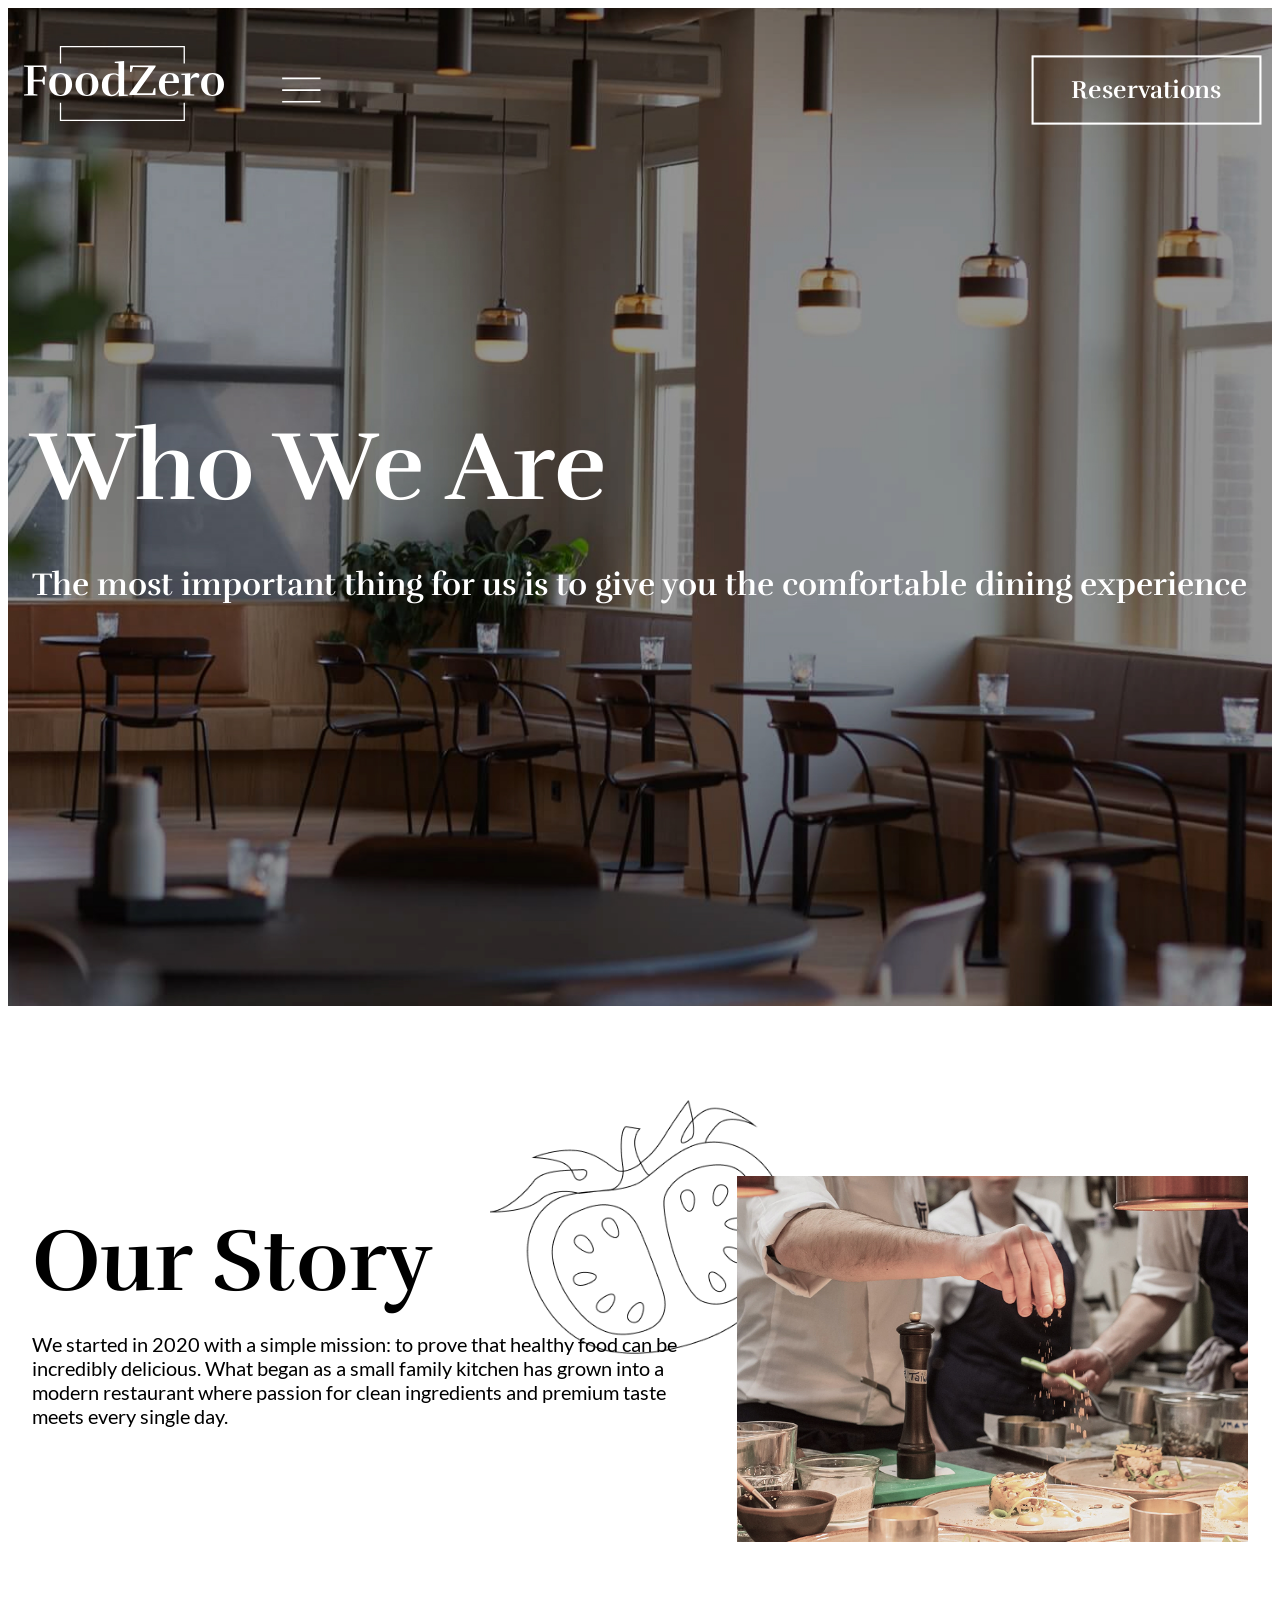
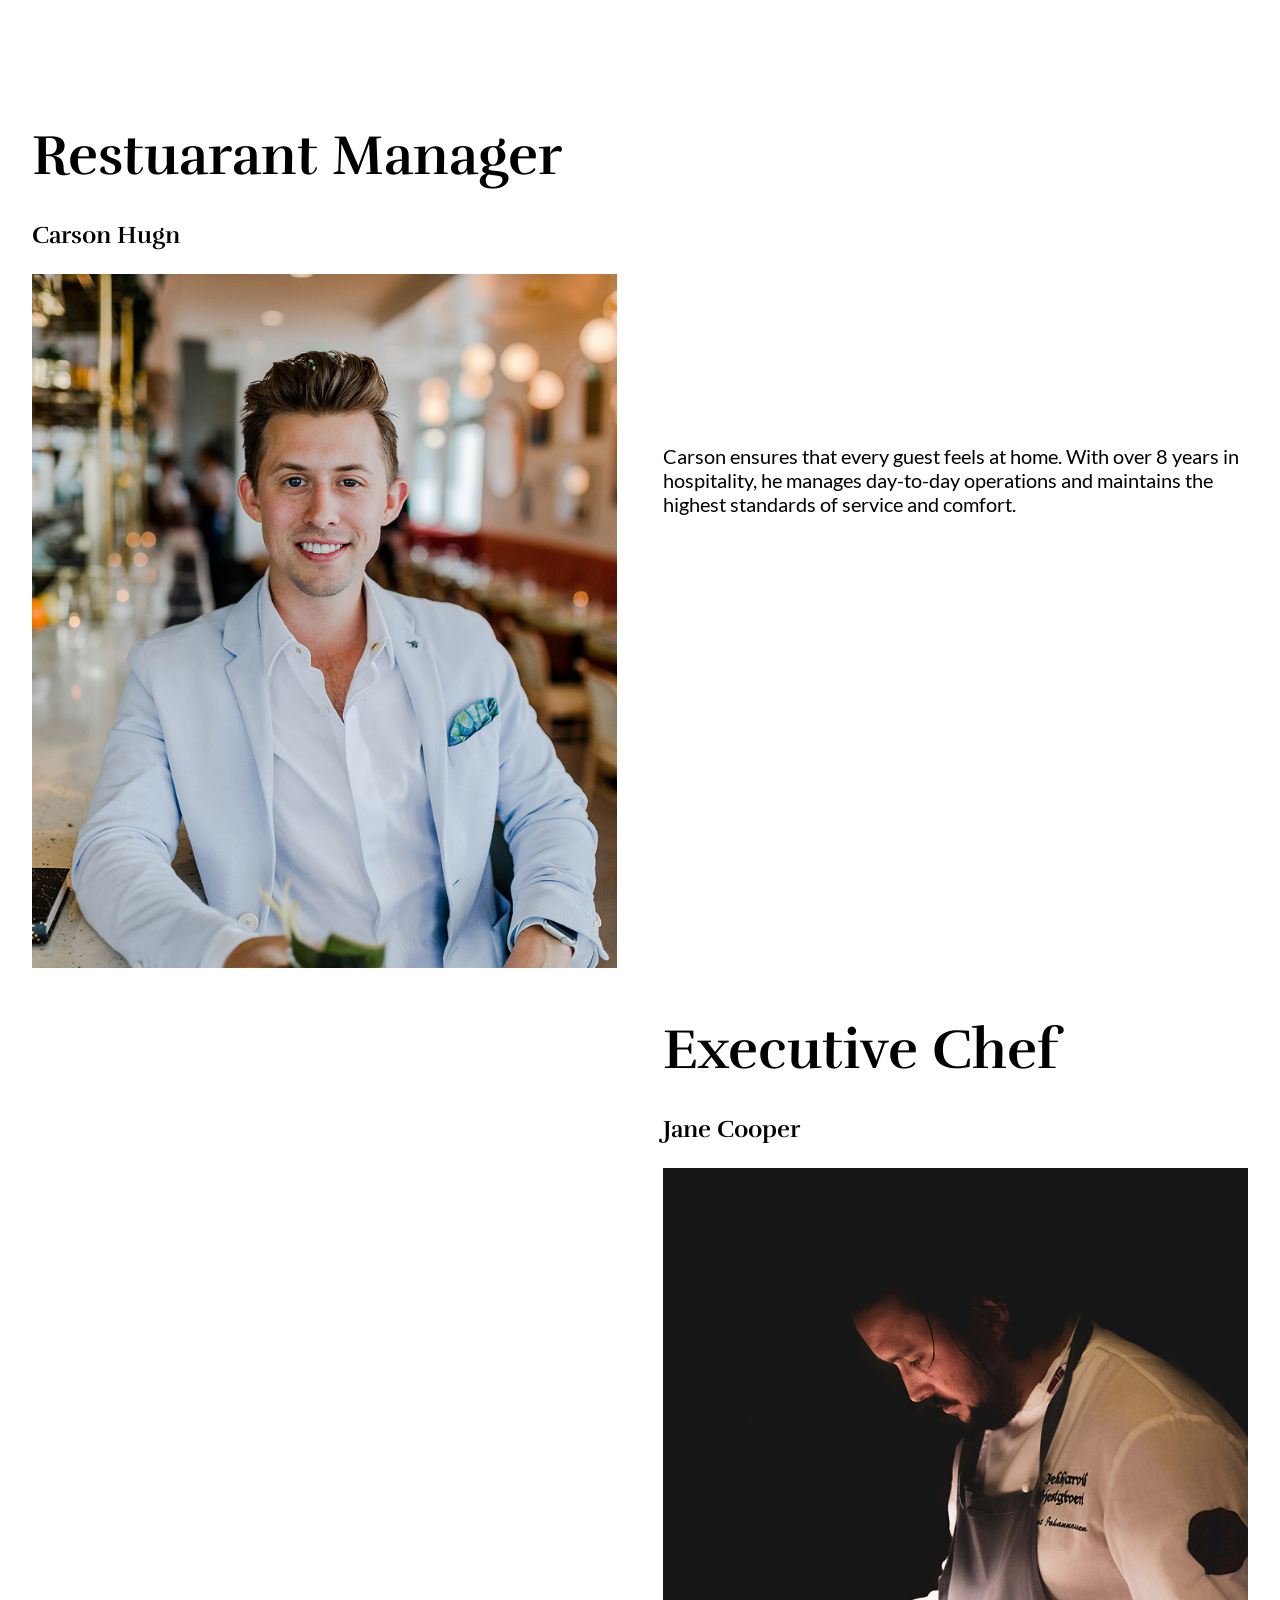
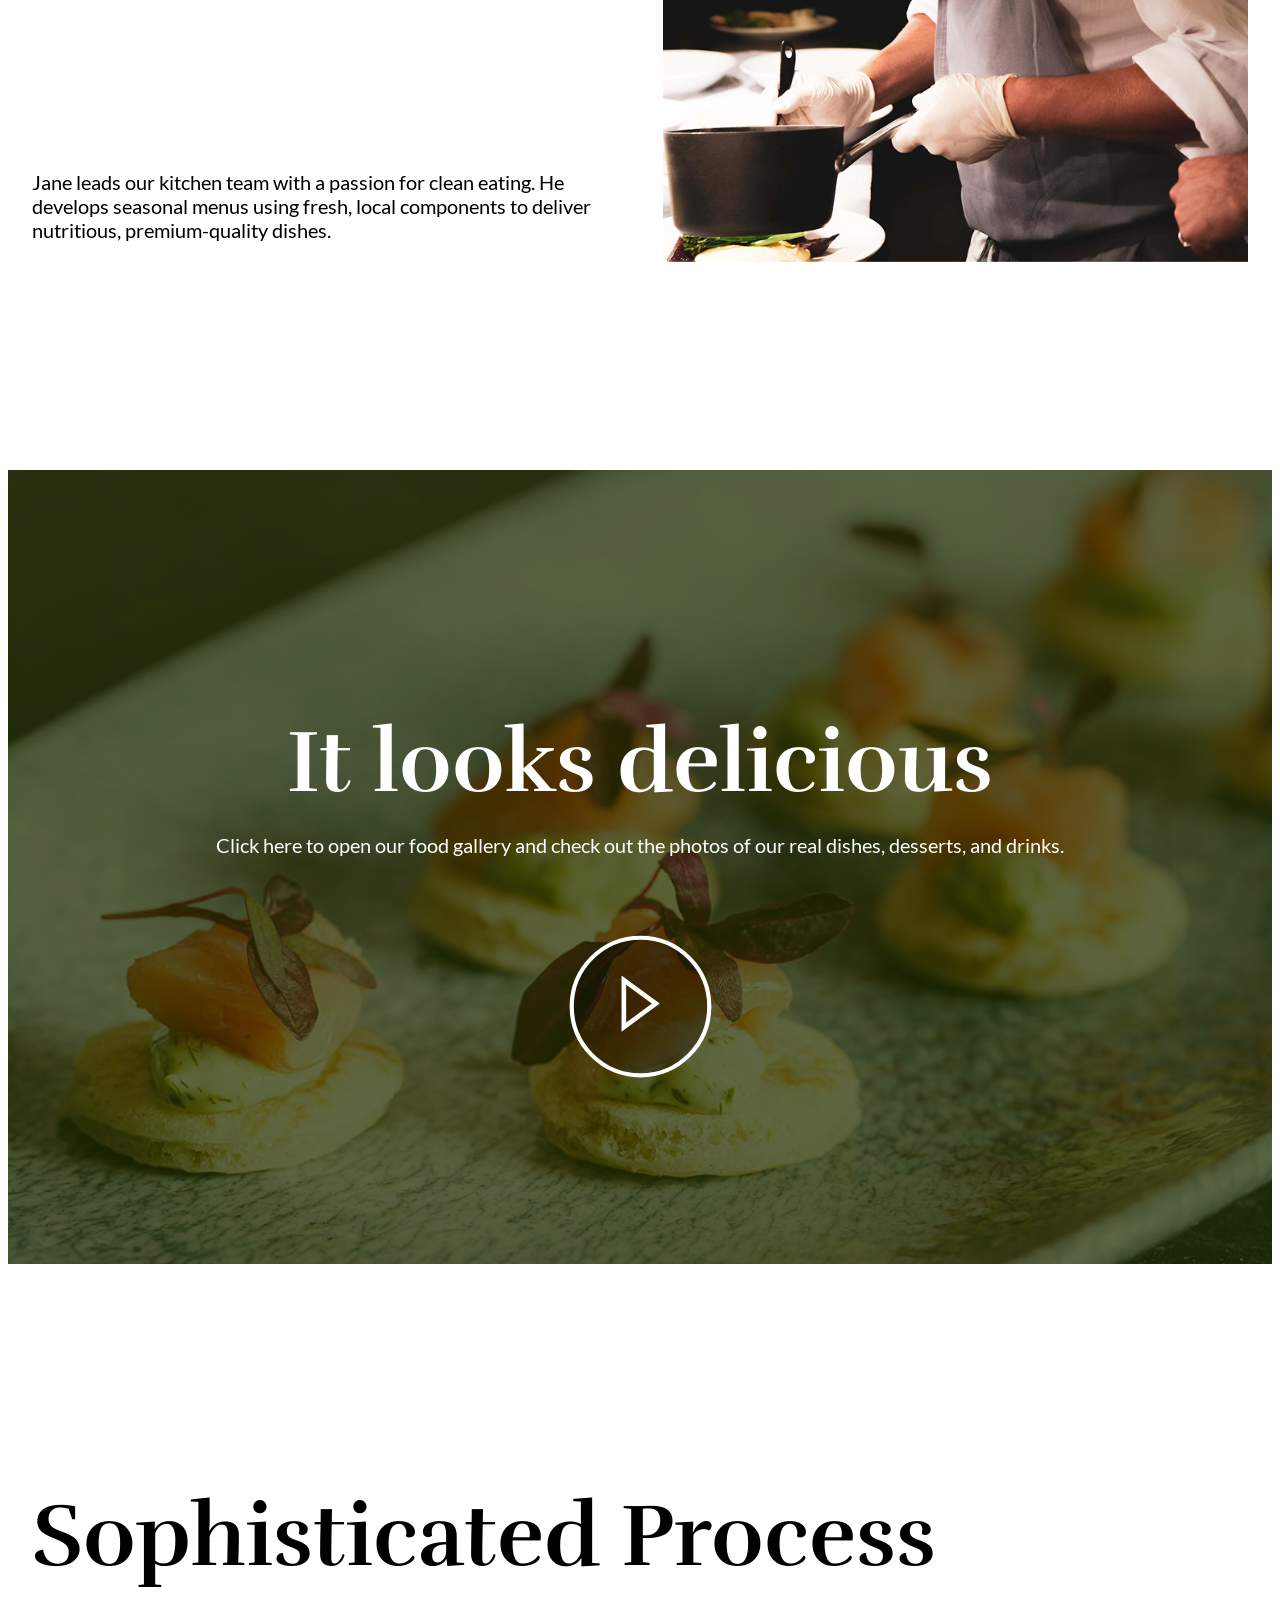
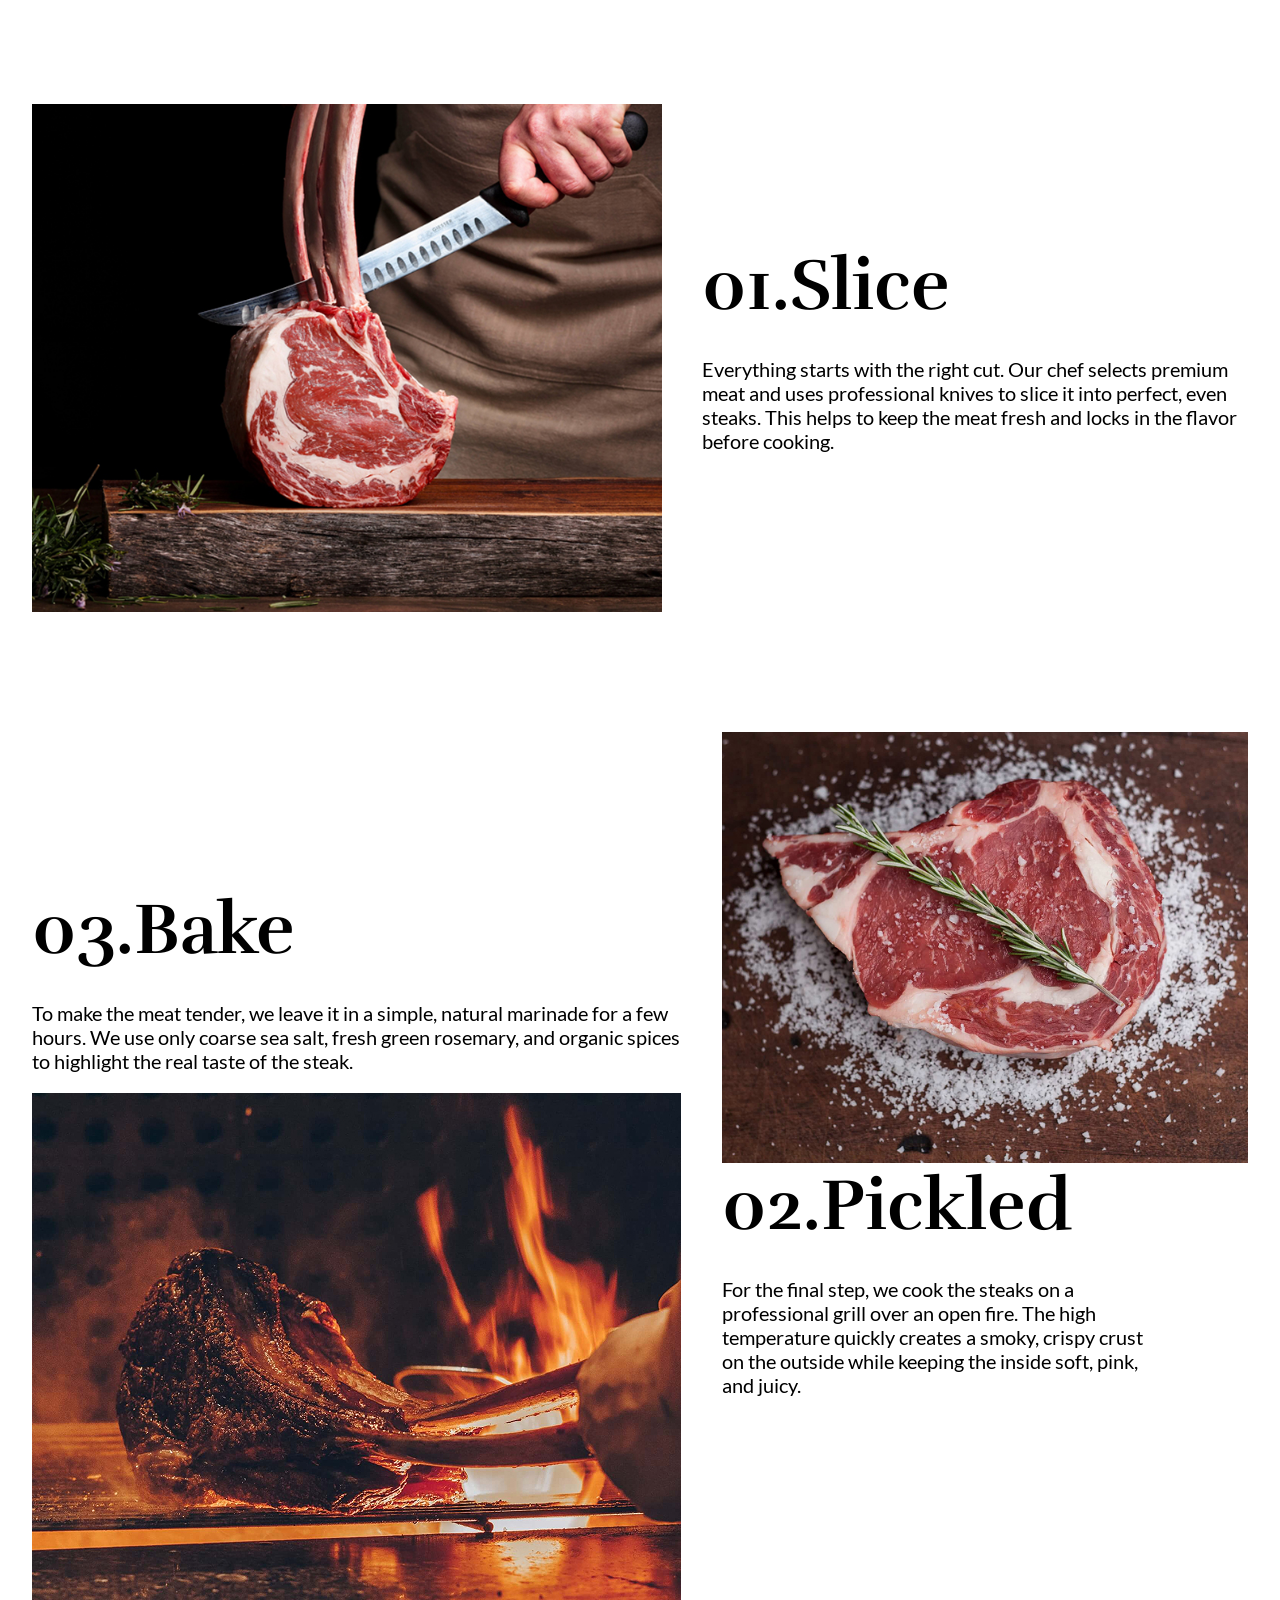
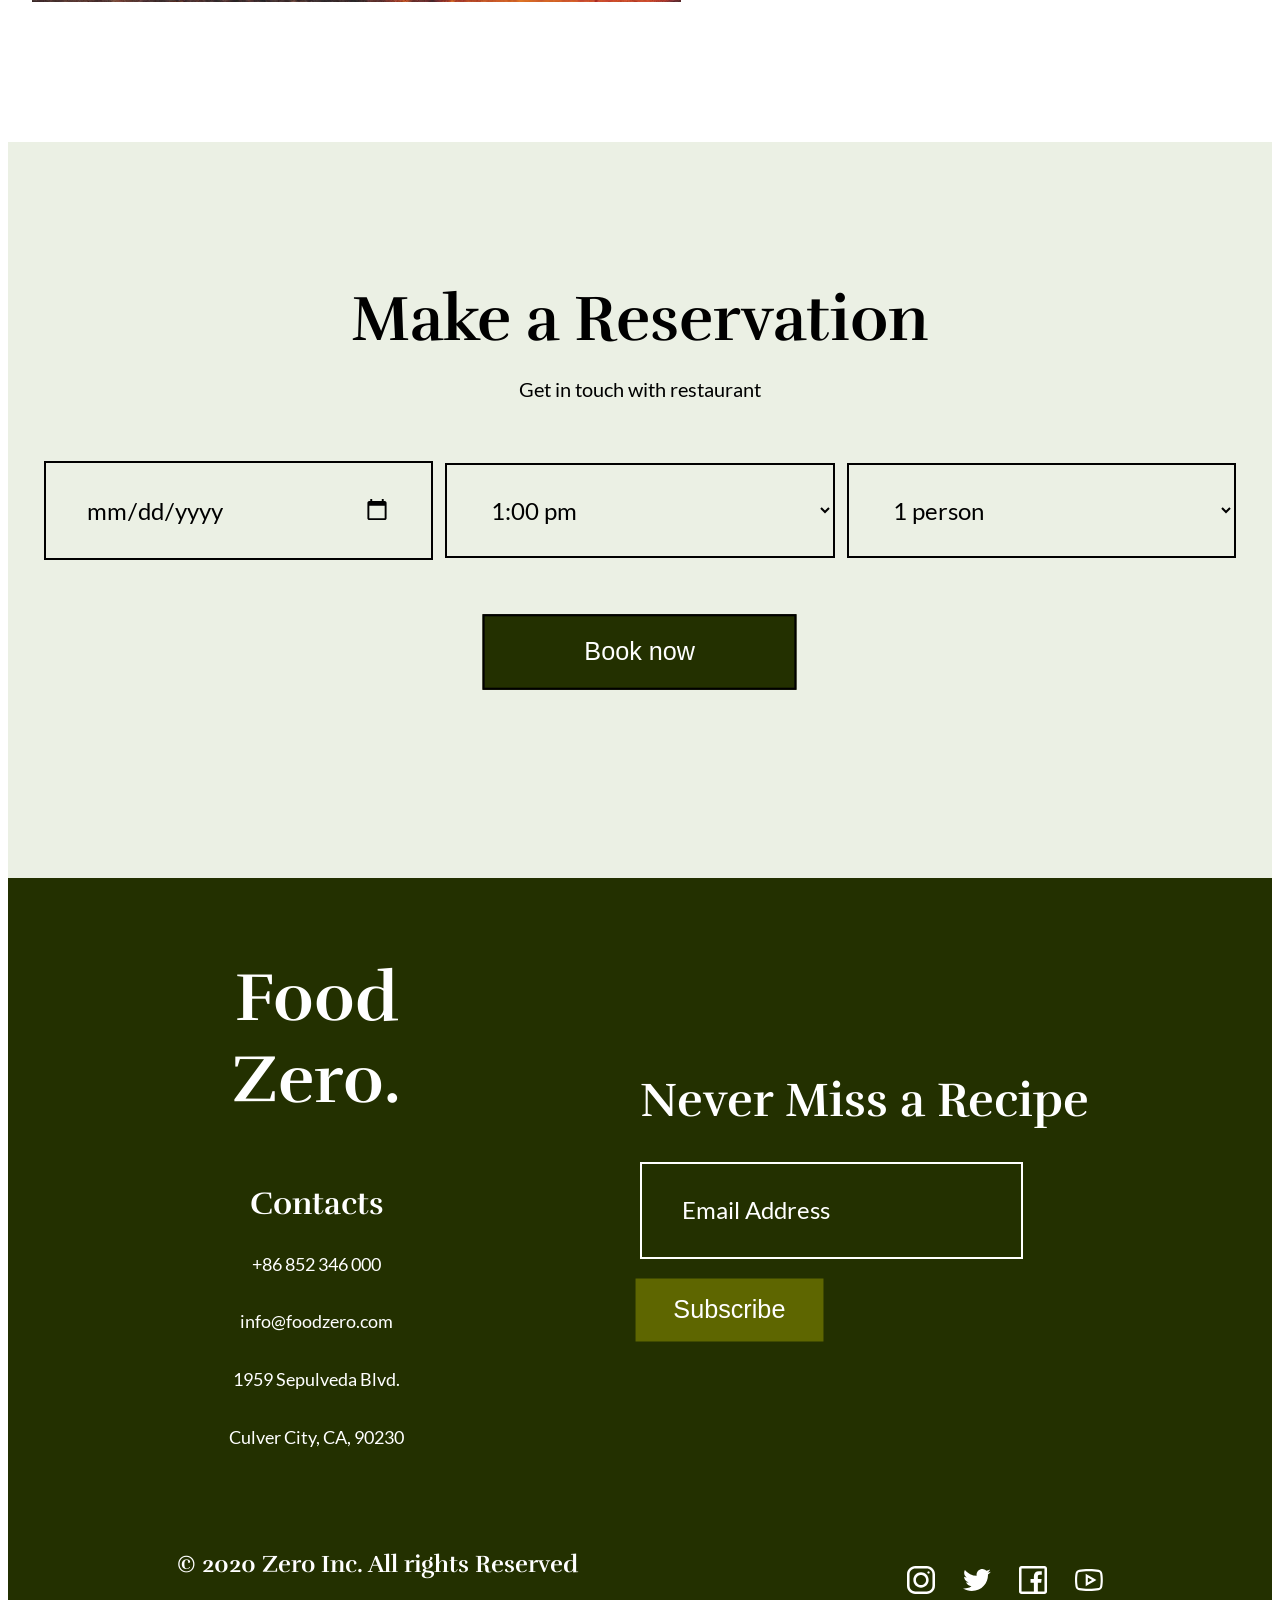
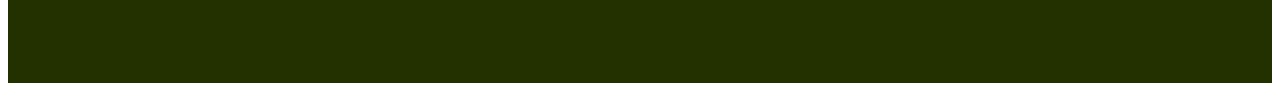
==== commit a1cd172d: "Almost the last version of the website" ====
--- a/about.html
+++ b/about.html
@@ -20,7 +20,7 @@
               />
             </a>
             <button
-              class="header__btn-burger header-button-burger modal-btn-open"
+              class="button__header-burger modal-btn-open"
               type="button"
               aria-label="Open navigation menu"
             >
@@ -34,7 +34,7 @@
               +86 852 346 000
             </a>
             <button
-              class="header__button-reserv button js-open-reservation"
+              class="button__header-reserv js-open-reservation"
               type="button"
             >
               Reservations
@@ -73,8 +73,8 @@
               alt="people are cooking something"
             />
           </div>
-          <button class="ring-button js-open-reservation" type="button">
-            <svg class="ring-button__icon">
+          <button class="button__ring-fixed js-open-reservation" type="button">
+            <svg class="button__ring-fixed-icon">
               <use href="./images/icons.svg#icon-bell"></use>
             </svg>
           </button>
@@ -199,9 +199,7 @@
       </section>
       <section class="booking-section">
         <div class="container">
-          <h2 class="booking-section__title section__title">
-            Make a Reservation
-          </h2>
+          <h2 class="booking-section__title">Make a Reservation</h2>
           <p class="text-small booking-section__subtitle">
             Get in touch with restaurant
           </p>
@@ -244,9 +242,7 @@
               <option value="5-persons">5 persons</option>
               <option value="6-persons">6 persons</option>
             </select>
-            <button class="button-reservation button" type="submit">
-              Book now
-            </button>
+            <button class="button__booking" type="submit">Book now</button>
           </form>
         </div>
       </section>
@@ -255,29 +251,35 @@
       <div class="container">
         <div class="footer__container">
           <div class="footer__link">
-            <a class="footer__logo" href="./about.html">
+            <a class="footer__logo" href="./index.html">
               <h3 class="footer__title">Food Zero.</h3>
             </a>
-            <ul class="address__contacts">
+            <div class="footer__contacts">
               <p class="footer__item">Contacts</p>
-              <li>
-                <a class="link address__link" href="tel:+86852346000"
-                  >+86 852 346 000</a
-                >
-              </li>
-              <li>
-                <a class="link address__link" href="mailto:info@foodzero.com"
-                  >info@foodzero.com</a
-                >
-              </li>
-              <li>
-                <a
-                  class="link address__link"
-                  href="https://maps.app.goo.gl/G3fx3dMrVu5tf39C7"
-                  >1959 Sepulveda Blvd. Culver City, CA, 90230</a
-                >
-              </li>
-            </ul>
+              <address>
+                <ul class="address__contacts">
+                  <li>
+                    <a class="link address__link" href="tel:+86852346000"
+                      >+86 852 346 000</a
+                    >
+                  </li>
+                  <li>
+                    <a
+                      class="link address__link"
+                      href="mailto:info@foodzero.com"
+                      >info@foodzero.com</a
+                    >
+                  </li>
+                  <li>
+                    <a
+                      class="link address__link"
+                      href="https://maps.app.goo.gl/G3fx3dMrVu5tf39C7"
+                      >1959 Sepulveda Blvd. Culver City, CA, 90230</a
+                    >
+                  </li>
+                </ul>
+              </address>
+            </div>
           </div>
           <div class="footer__form">
             <p class="footer__form-item">Never Miss a Recipe</p>
@@ -296,10 +298,11 @@
                     placeholder="Email Address"
                   />
                 </div>
+
+                <button class="button__footer-subscribe" type="submit">
+                  Subscribe
+                </button>
               </form>
-              <button class="button-subscribe button" type="submit">
-                Subscibe
-              </button>
             </div>
             <p class="footer__inform">
               Join our subscribers and get best recipe delivered each week!
@@ -310,47 +313,49 @@
           <p class="footer__copyright">
             &copy; 2020 Zero Inc. All rights Reserved
           </p>
-          <address>
-            <ul class="address__social">
-              <li>
-                <a href="#">
-                  <svg class="address__icon" width="28" height="28">
-                    <use href="./images/icons.svg#icon-instagram"></use>
-                  </svg>
-                </a>
-              </li>
-              <li>
-                <a href="#">
-                  <svg class="address__icon" width="28" height="22">
-                    <use href="./images/icons.svg#icon-twitter"></use>
-                  </svg>
-                </a>
-              </li>
-              <li>
-                <a href="#">
-                  <svg class="address__icon" width="26" height="26">
-                    <use href="./images/icons.svg#icon-facebook"></use>
-                  </svg>
-                </a>
-              </li>
-              <li>
-                <a href="#">
-                  <svg class="address__icon" width="28" height="22">
-                    <use href="./images/icons.svg#icon-youtube"></use>
-                  </svg>
-                </a>
-              </li>
-            </ul>
-          </address>
+
+          <ul class="address__social">
+            <li>
+              <a href="#">
+                <svg class="address__icon" width="28" height="28">
+                  <use href="./images/icons.svg#icon-instagram"></use>
+                </svg>
+              </a>
+            </li>
+            <li>
+              <a href="#">
+                <svg class="address__icon" width="28" height="22">
+                  <use href="./images/icons.svg#icon-twitter"></use>
+                </svg>
+              </a>
+            </li>
+            <li>
+              <a href="#">
+                <svg class="address__icon" width="26" height="26">
+                  <use href="./images/icons.svg#icon-facebook"></use>
+                </svg>
+              </a>
+            </li>
+            <li>
+              <a href="#">
+                <svg class="address__icon" width="28" height="22">
+                  <use href="./images/icons.svg#icon-youtube"></use>
+                </svg>
+              </a>
+            </li>
+          </ul>
         </div>
       </div>
     </footer>
 
     <div class="modal is-hidden">
       <div class="modal__window">
-        <button class="modal-btn-close" type="button">
+        <button class="button__modal-close modal-btn-close" type="button">
           <svg class="test">
-            <use class="modal__btn-icon" href=".//images/modal-btn.svg"></use>
+            <use
+              class="modal__btn-icon"
+              href="./images/icons.svg#icon-modal-btn"
+            ></use>
           </svg>
         </button>
         <ul class="modal__link">
@@ -424,7 +429,7 @@
 
     <div class="modal-reservation is-hidden">
       <div class="modal-reservation__window">
-        <button class="button__modal-reservation modal-reservation-close">
+        <button class="button__modal-reservation-close modal-reservation-close">
           <svg class="modal-reservation__icon">
             <use href="./images/icons.svg#icon-modal-btn"></use>
           </svg>
@@ -522,9 +527,7 @@
             <option value="6-persons">6 persons</option>
           </select>
 
-          <button class="button-reservation-light" type="submit">
-            Book now
-          </button>
+          <button class="button__reservation" type="submit">Book now</button>
         </form>
       </div>
     </div>
--- a/css/main.min.css
+++ b/css/main.min.css
@@ -1 +1 @@
-*{box-sizing:border-box}h1,h2,h3,h4,h5,h6,p{margin-top:0}a{text-decoration:none}body{font-family:"Rufina",serif;color:var(--color-black);font-weight:700;font-size:48px;line-height:1.2;margin-bottom:18px}ul{margin:0;padding:0;list-style-type:none}:root{--color-black: #000000;--color-brand-light: #9caa00;--color-brand-normal: #5e6600;--color-brand-dark: #233000;--color-grey: #4d4d4d;--color-white-f: #ffffff;--color-light-grey: #b0b0b0;--color-white-eb: #ebf0e4}.visually-hidden{position:absolute;left:-1000px;top:auto;width:1px;height:1px;overflow:hidden}@font-face{font-display:swap;font-family:"Lato";font-weight:400;src:url("../fonts/lato-v25-latin-regular.woff2") format("woff2")}@font-face{font-display:swap;font-family:"Rufina";font-weight:700;src:url("../fonts/rufina-v17-latin-700.woff2") format("woff2")}.text-title{font-size:148px;line-height:1;position:relative;z-index:1;margin-bottom:50px}@media screen and (max-width: 1280px){.text-title{font-size:98px}}@media screen and (max-width: 768px){.text-title{font-size:54px}}@media screen and (max-width: 480px){.text-title{font-size:36px}}.text-normal{font-size:32px}@media screen and (max-width: 768px){.text-normal{font-size:20px}}.text-topic{font-size:108px}@media screen and (max-width: 768px){.text-topic{font-size:88px}}@media screen and (max-width: 480px){.text-topic{font-size:48px}}.text-big{font-size:68px}@media screen and (max-width: 1280px){.text-big{font-size:54px}}@media screen and (max-width: 768px){.text-big{font-size:44px}}@media screen and (max-width: 480px){.text-big{font-size:34px}}.text-medium{font-size:32px}@media screen and (max-width: 768px){.text-medium{font-size:16px}}@media screen and (max-width: 480px){.text-medium{font-size:14px}}.text-small{font-family:Lato,sans-serif;font-weight:400;font-size:24px}@media screen and (max-width: 1280px){.text-small{font-size:20px}}@media screen and (max-width: 768px){.text-small{font-size:16px}}@media screen and (max-width: 480px){.text-small{font-size:12px}}.text-limited{max-width:565px}@media screen and (max-width: 1280px){.text-limited{max-width:420px}}@media screen and (max-width: 768px){.text-limited{max-width:300px}}@media screen and (max-width: 480px){.text-limited{max-width:250px}}.text-centered{text-align:center}.address__social{display:flex;gap:28px;justify-content:flex-end}@media screen and (max-width: 1280px){.address__social{justify-content:center}}.address__icon{fill:var(--color-white-f);width:28px;height:28px;transition:transform .2s,fill .2s}.address__icon:hover{fill:var(--color-brand-light);transform:scale(1.2)}@media screen and (max-width: 480px){.address__icon{width:24px;height:24px}}.address__contacts{max-width:210px;font-family:Lato,sans-serif}@media screen and (max-width: 768px){.address__contacts{font-size:32px;line-height:1.5}}@media screen and (max-width: 480px){.address__contacts{font-size:24px}}.address__link{font-size:18px;font-weight:400;transition:color .3s;color:var(--color-white-f)}.address__link:hover{color:var(--color-brand-light)}.blog-card__item{margin-bottom:68px;position:relative}@media screen and (max-width: 1280px){.blog-card__item{margin-bottom:28px}}@media screen and (max-width: 768px){.blog-card__item{margin-bottom:8px}}.blog-card__image{display:flex;flex-shrink:1;min-width:0;max-width:100%}.blog-card__inform{display:flex;color:var(--color-brand-normal);font-family:Lato,sans-serif;font-weight:400;font-size:18px;margin-bottom:48px}@media screen and (max-width: 1280px){.blog-card__inform{margin-bottom:24px}}@media screen and (max-width: 768px){.blog-card__inform{margin-bottom:0}}.blog-card__inform li:not(:first-child){list-style-type:disc}.blog-card__photo{width:84px}@media screen and (max-width: 768px){.blog-card__photo{width:54px}}@media screen and (max-width: 480px){.blog-card__photo{width:44px}}.blog-card__text{display:flex;gap:32px;align-items:center}@media screen and (max-width: 1280px){.blog-card__text--hidden{display:none}}@media screen and (max-width: 768px){.blog-card__text--hidden-late{display:none}}@media screen and (max-width: 768px){.blog-card__text--distance{margin:0}}.blog-card__comment{margin-bottom:18px;padding-bottom:18px;border-bottom:4px dashed var(--color-black)}@media screen and (max-width: 768px){.blog-card__comment{margin-bottom:8px;padding-bottom:8px;border-bottom:2px dashed var(--color-black)}}.blog-card__link{gap:40px;font-size:24px;margin-top:46px;color:var(--color-black)}.blog-card__link:hover{color:var(--color-brand-normal)}.blog-card__arrow{width:48px;height:24px;fill:var(--color-brand-normal)}@media screen and (max-width: 768px){.blog-card__arrow{width:28px;height:14px}}.blog-card__arrow:hover{fill:var(--color-brand-normal)}.booking-form{margin-bottom:135px}@media screen and (max-width: 1280px){.booking-form{margin-bottom:100px}}@media screen and (max-width: 768px){.booking-form{display:flex;flex-direction:column;width:100%;gap:16px;align-items:center}}@media screen and (max-width: 1280px){.booking-form{margin-bottom:40px}}.booking-form__select{width:32%}@media screen and (max-width: 768px){.booking-form__select{width:100%}}.booking-form__element{padding:30px 40px;border:2px solid var(--color-black);background-color:rgba(0,0,0,0);font-family:Lato,sans-serif;font-weight:400;font-size:24px;line-height:1.4}@media screen and (max-width: 768px){.booking-form__element{font-size:18px;padding:20px 40px}}@media screen and (max-width: 480px){.booking-form__element{font-size:14px;padding:16px 40px}}.booking-form__element::placeholder{color:var(--color-black)}.booking-form__element:focus{border-color:var(--color-brand-normal);outline:none}button{font-size:32px;color:var(--color-white-f);background-color:rgba(0,0,0,0);border:2px solid var(--color-brand-normal);padding:20px 46px;transition:background-color .3s,color .3s,border .3s,transform .3s}@media screen and (max-width: 1280px){button{font-size:24px;padding:16px 36px;transform:scale(1.05)}}@media screen and (max-width: 768px){button{font-size:16px;padding:14px 24px;transform:scale(1.03)}}button:hover{transform:scale(1.1)}.header__button-reserv{border-color:var(--color-white-f);font-family:"Rufina",serif}.header__button-reserv:hover{background-color:var(--color-brand-normal);border-color:var(--color-brand-normal)}.header__btn-burger{flex-shrink:0;padding:0;border:none;stroke:var(--color-white-f);width:74px;height:61px}.header__btn-burger:hover{stroke:var(--color-light-grey)}.button__modal-reservation{position:absolute;top:30px;right:30px;border:none;padding:0}.ring-button{display:none}@media screen and (max-width: 480px){.ring-button{display:block;padding:12px;border-radius:50%;background-color:var(--color-brand-normal);position:fixed;right:32px;bottom:32px;z-index:2;transition:transform .3s,background-color .3s}.ring-button:hover{transform:scale(1.03)}.ring-button:active{background-color:var(--color-brand-dark)}.ring-button__icon{width:40px;height:40px;fill:var(--color-white-f)}}.button-reservation{background-color:var(--color-brand-dark);border-color:var(--color-black);padding:20px 95px;margin-top:100px}@media screen and (max-width: 1280px){.button-reservation{margin-top:56px}}@media screen and (max-width: 768px){.button-reservation{padding:20px 64px;margin-top:24px}}@media screen and (max-width: 768px){.button-reservation{padding:10px 44px;margin-top:14px}}.button-reservation-light{background-color:var(--color-brand-normal);transition:transform .3s}.button-reservation-light:hover{background-color:var(--color-brand-dark)}.bloger-button{background-color:var(--color-brand-normal);border:none;line-height:1.7;padding:7px 53px;position:absolute;top:12px;right:12px}@media screen and (max-width: 768px){.bloger-button{padding:2px 24px}}.button-subscribe{background-color:var(--color-brand-normal);border:none}.button-subscribe:hover{background-color:rgba(0,0,0,0);border-color:var(--color-white-f)}.comment-button{border:none;transition:transform .3s;padding:0 14px}.comment-button__icon{width:108px;height:24px}@media screen and (max-width: 1280px){.comment-button__icon{width:68px;height:34px}}@media screen and (max-width: 768px){.comment-button__icon{width:40px;height:20px}}@media screen and (max-width: 480px){.comment-button__icon{width:20px;height:10px}}.comment-button:hover{transform:scale(1.1)}.comment-button.back{transform:rotate(180deg)}.modal-btn-close{border:none;position:absolute;top:40px;left:45px;width:85px;height:65px;fill:var(--color-black);padding:0}@media screen and (max-width: 480px){.modal-btn-close{top:10px;left:10px}}.modal-btn-close:hover{fill:var(--color-white-f);cursor:pointer}.energy-card{height:710px;position:relative}@media screen and (max-width: 1280px){.energy-card{height:510px}}@media screen and (max-width: 768px){.energy-card{height:410px}}.energy-card__arrow{width:46px;height:26px}@media screen and (max-width: 480px){.energy-card__arrow{width:36px;height:18px}}.energy-card__photo{position:absolute;top:0;left:0;width:100%;height:100%;z-index:-1}.energy-card__link{position:absolute;display:flex;justify-content:space-between;align-items:center;width:100%;padding:48px 40px}.link{text-decoration:none;font-style:normal;transition:color .3s}.menu-link{color:var(--color-black)}@media screen and (max-width: 480px){.menu-link{font-size:32px}}.booking-section{padding:240px 0 250px;background-color:var(--color-white-eb);text-align:center}@media screen and (max-width: 1280px){.booking-section{padding:140px 0 150px 0}}@media screen and (max-width: 768px){.booking-section{padding:60px 0 80px 0}}.booking-section__title{font-size:108px;margin-bottom:18px}@media screen and (max-width: 1280px){.booking-section__title{font-size:64px}}@media screen and (max-width: 768px){.booking-section__title{font-size:64px}}@media screen and (max-width: 480px){.booking-section__title{font-size:48px}}.booking-section__subtitle{margin-bottom:135px}@media screen and (max-width: 1280px){.booking-section__subtitle{margin-bottom:100px}}@media screen and (max-width: 1280px){.booking-section__subtitle{margin-bottom:60px}}.container{width:100%;max-width:1692px;margin:0 auto;padding:0 24px}.header{position:absolute;top:0;left:0;width:100%;padding-top:46px}@media screen and (max-width: 768px){.header{padding-top:24px}}.header__container{display:flex;align-items:center;gap:40px;justify-content:space-between}@media screen and (max-width: 768px){.header__container{gap:0}}.header__nav{display:flex;gap:40px;align-items:center}@media screen and (max-width: 768px){.header__nav{gap:20px}}@media screen and (max-width: 480px){.header__nav{flex-grow:1;justify-content:space-between}}@media screen and (max-width: 1280px){.header__logo{width:200px}}@media screen and (max-width: 768px){.header__logo{width:160px}}@media screen and (max-width: 480px){.header__logo{width:140px}}.header__contact{display:flex;gap:26px;align-items:center}@media screen and (max-width: 1280px){.header__contact{gap:0}}@media screen and (max-width: 480px){.header__contact{display:none}}.header__link{color:var(--color-white-f);font-family:inter sans-serif;font-weight:400;font-size:26px;max-width:230px}.header__link:hover{color:var(--color-light-grey)}@media screen and (max-width: 1280px){.header__link{display:none}}.header__burger-icon{width:74px;height:61px}@media screen and (max-width: 768px){.header__burger-icon{width:54px;height:51px}}.section__container{display:flex;gap:20px;justify-content:space-between}.section__title{font-size:108px;margin-bottom:18px}@media screen and (max-width: 768px){.section__title{font-size:84px}}@media screen and (max-width: 480px){.section__title{font-size:52px}}.section__image{display:flex;flex-shrink:2;min-width:0;max-width:100%;object-fit:cover}@media screen and (max-width: 480px){.section__image{max-height:410px}}.footer{color:var(--color-white-f);background-color:var(--color-brand-dark);padding:135px 0 75px 0}@media screen and (max-width: 1280px){.footer{padding:80px 0 75px}}@media screen and (max-width: 768px){.footer{padding-top:40px}}.footer__container{margin-bottom:96px;display:flex;align-items:center;gap:40px;justify-content:space-between}@media screen and (max-width: 768px){.footer__container{flex-direction:column;margin-bottom:24px}}@media screen and (max-width: 480px){.footer__container{gap:30px}}.footer__link{display:flex;gap:40px;justify-content:flex-start;max-width:640px;flex-grow:1;position:relative}@media screen and (max-width: 1280px){.footer__link{flex-direction:column;align-items:center;text-align:center}}@media screen and (max-width: 768px){.footer__link{gap:0}}.footer__title{font-size:68px;max-width:188px;color:var(--color-white-f);margin-bottom:24px}@media screen and (max-width: 768px){.footer__title{max-width:none;margin-bottom:32px}}@media screen and (max-width: 480px){.footer__title{font-size:48px}}.footer__item{font-size:32px;margin-bottom:24px}@media screen and (max-width: 1280px){.footer__item{margin-bottom:0}}@media screen and (max-width: 768px){.footer__item{font-size:24px}}@media screen and (max-width: 480px){.footer__item{font-size:18px}}.footer__contacts{display:flex;flex-direction:column}.footer__form{flex-basis:50%}.footer__form-item{margin-bottom:55px}@media screen and (max-width: 1280px){.footer__form-item{margin-bottom:32px}}@media screen and (max-width: 768px){.footer__form-item{font-size:34px;text-align:center;margin-bottom:20px}}@media screen and (max-width: 480px){.footer__form-item{font-size:24px;margin-bottom:10px}}.footer__inform{font-size:14px;margin:8px 0}@media screen and (max-width: 1280px){.footer__inform{display:none}}.footer__logo{gap:40px;flex-basis:50%}.footer__info{display:flex;justify-content:space-between;gap:40px}@media screen and (max-width: 1280px){.footer__info{justify-content:space-around}}@media screen and (max-width: 768px){.footer__info{flex-direction:column-reverse}}@media screen and (max-width: 480px){.footer__info{gap:20px}}.footer__copyright{font-size:24px}@media screen and (max-width: 768px){.footer__copyright{font-size:16px;text-align:center}}@media screen and (max-width: 480px){.footer__copyright{font-size:12px}}.subscribe-item{display:flex;gap:28px;align-items:center}@media screen and (max-width: 1280px){.subscribe-item{flex-direction:column;align-items:flex-start}}@media screen and (max-width: 768px){.subscribe-item{align-items:center;gap:0}}.subscribe-form{flex-grow:1}@media screen and (max-width: 768px){.subscribe-form{text-align:center}}.footer-address{margin-bottom:20px}.footer-address:hover{color:var(--color-brand-light)}.footer-field{margin-bottom:15px;flex-grow:1}.footer-input{padding:30px 40px;background-color:rgba(0,0,0,0);border:2px solid var(--color-white-f);width:100%;font-size:24px;line-height:1.4;color:var(--color-white-f)}@media screen and (max-width: 768px){.footer-input{font-size:16px;padding:20px 30px}}.footer-input:focus{border-color:var(--color-brand-normal);outline:none}.footer-input::placeholder{color:var(--color-white-f);font-size:24px;line-height:1.4;font-family:Lato,sans-serif}@media screen and (max-width: 768px){.footer-input::placeholder{font-size:16px}}.footer-input:focus::placeholder{color:var(--color-white-f)}.modal-reservation{position:fixed;top:0;left:0;right:0;bottom:0;width:100%;height:100%;color:var(--color-black);background-color:var(--color-brand-dark);padding:20px;z-index:3;display:flex;transition:opacity .3s,visibility .3s;overflow-y:auto}.modal-reservation.is-hidden{opacity:0;visibility:hidden;pointer-events:none}.modal-reservation__window{width:100%;margin:auto;max-width:1400px;text-align:center;position:relative;border-radius:40px;padding:120px 40px 60px;background-color:var(--color-white-eb)}@media screen and (max-width: 768px){.modal-reservation__window{flex-direction:column;gap:20px;padding:88px 24px 44px}}@media screen and (max-width: 480px){.modal-reservation__window{padding:56px 8px 24px}}.modal-reservation__chapter{display:flex;flex-direction:column;align-items:center}.modal-reservation__title{margin-bottom:18px;text-align:center;font-size:92px}@media screen and (max-width: 768px){.modal-reservation__title{font-size:72px}}@media screen and (max-width: 768px){.modal-reservation__title{font-size:56px;max-width:500px}}@media screen and (max-width: 480px){.modal-reservation__title{font-size:42px;max-width:300px}}.modal-reservation__group{display:flex;gap:45px;justify-content:space-between}@media screen and (max-width: 768px){.modal-reservation__group{flex-direction:column;gap:0}}.modal-reservation__info{margin-bottom:65px}@media screen and (max-width: 768px){.modal-reservation__info{margin-bottom:44px}}@media screen and (max-width: 480px){.modal-reservation__info{margin-bottom:32px}}.modal-reservation__position{max-width:1650px;width:100%;margin-bottom:46px}@media screen and (max-width: 768px){.modal-reservation__position{margin-bottom:24px}}@media screen and (max-width: 480px){.modal-reservation__position{padding:14px 20px;margin-bottom:20px}}.modal-reservation__icon{width:48px;height:48px}@media screen and (max-width: 1280px){.modal-reservation__icon{width:36px;height:36px}}@media screen and (max-width: 768px){.modal-reservation__icon{width:30px;height:30px}}@media screen and (max-width: 480px){.modal-reservation__icon{width:20px;height:20px}}.modal{position:fixed;top:0;left:0;right:0;bottom:0;width:100%;height:100%;color:var(--color-white-f);background-image:linear-gradient(rgba(35, 48, 0, 0.8), rgba(35, 48, 0, 0.8)),url("../images/modal-background.jpg");background-size:cover;background-repeat:no-repeat;display:flex;z-index:3;transition:opacity .3s,visibility .3s;overflow-y:auto}.modal__window{display:flex;gap:30px;justify-content:space-around;align-items:center;max-width:1300px;width:100%;margin:auto}@media screen and (max-width: 1280px){.modal__window{padding:120px 100px}}@media screen and (max-width: 768px){.modal__window{flex-direction:column;gap:20px;text-align:center;padding-top:140px}}.modal__window .test{width:40px;height:40px}@media screen and (max-width: 480px){.modal__window{padding-top:140px}}.modal__btn-icon{width:30px;height:30px}.modal__link{font-size:66px;text-transform:uppercase;max-width:350px}@media screen and (max-width: 768px){.modal__link{font-size:46px}}@media screen and (max-width: 480px){.modal__link{font-size:36px}}.modal__item{margin-bottom:42px;list-style-type:disc;cursor:pointer;transition:color .3s}.modal__item:hover{color:var(--color-brand-light)}@media screen and (max-width: 768px){.modal__item{margin-bottom:24px;list-style-type:none}}.modal__text{color:var(--color-white-f);transition:color .3s}.modal__text:hover{color:var(--color-brand-light)}.modal__contact-title{font-family:Rufina,serif;padding:20px 0;margin-bottom:38px;font-size:32px;border-bottom:4px dashed var(--color-white-f)}@media screen and (max-width: 768px){.modal__contact-title{display:none}}.modal.is-hidden{opacity:0;visibility:hidden;pointer-events:none}.dish{display:flex;flex-wrap:wrap;gap:60px}@media screen and (max-width: 1280px){.dish{gap:32px}}@media screen and (max-width: 768px){.dish{flex-direction:column;gap:20px}}@media screen and (max-width: 768px){.dish{gap:14px}}.dish__item{flex-basis:calc((100% - 60px)/2)}.dish__price{border-bottom:4px dashed var(--color-black);text-align:right;margin-bottom:24px}@media screen and (max-width: 1280px){.dish__price{font-size:42px}}@media screen and (max-width: 768px){.dish__price{font-size:32px;margin-bottom:16px}}@media screen and (max-width: 480px){.dish__price{font-size:28px;margin-bottom:12px}}.dish__title{font-size:68px;margin-bottom:24px}@media screen and (max-width: 1280px){.dish__title{font-size:40px}}@media screen and (max-width: 768px){.dish__title{font-size:34px;margin-bottom:16px}}@media screen and (max-width: 480px){.dish__title{font-size:24px}}.dish__image{flex-shrink:1.3}.advantages-section{padding:210px 0 190px 0}@media screen and (max-width: 1280px){.advantages-section{padding:120px 0 40px 0}}@media screen and (max-width: 768px){.advantages-section{padding-top:60px}}@media screen and (max-width: 480px){.advantages-section{padding:40px 0 20px 0}}.advantages-section__list{display:flex;gap:20px;justify-content:space-between;flex-shrink:0}@media screen and (max-width: 768px){.advantages-section__list{flex-direction:column}}@media screen and (max-width: 480px){.advantages-section__list{gap:14px}}.advantages-section__item{display:flex;flex-direction:column;justify-content:flex-start;align-items:center;margin-bottom:40px}@media screen and (max-width: 768px){.advantages-section__item{flex-direction:row;margin-bottom:0;justify-content:center}}.advantages-section__inform{max-width:300px}.advantages-section__icon{display:flex;justify-content:center;align-items:center;border-radius:50%;border:none;background-color:var(--color-white-eb);width:260px;height:260px}@media screen and (max-width: 1280px){.advantages-section__icon{width:160px;height:160px;flex-shrink:0}}@media screen and (max-width: 768px){.advantages-section__icon{width:120px;height:120px}}@media screen and (max-width: 480px){.advantages-section__icon{width:80px;height:80px}}.advantages-section__image{width:150px;height:121px}@media screen and (max-width: 1280px){.advantages-section__image{width:110px;height:auto}}@media screen and (max-width: 768px){.advantages-section__image{width:60px}}@media screen and (max-width: 480px){.advantages-section__image{width:40px}}@media screen and (max-width: 1280px){.advantages-section__title{font-size:44px;margin-bottom:24px}}@media screen and (max-width: 768px){.advantages-section__title{font-size:34px;margin-bottom:16px}}@media screen and (max-width: 480px){.advantages-section__title{font-size:28px;margin-bottom:10px}}.blog-section{padding:130px 0 100px 0}@media screen and (max-width: 1280px){.blog-section{padding-top:80px}}@media screen and (max-width: 768px){.blog-section{padding:40px 0}}.blog-section__list{display:flex;gap:20px;justify-content:space-between}@media screen and (max-width: 480px){.blog-section__list{gap:40px;flex-direction:column}}.comment-section{padding:120px 0 145px 0;background-image:url("../images/comment-section-background.png");background-repeat:no-repeat;background-position-x:1500px;background-position-y:130px}@media screen and (max-width: 1280px){.comment-section{padding:100px 0}}@media screen and (max-width: 768px){.comment-section{padding:72px 0}}@media screen and (max-width: 768px){.comment-section{padding:42px 0}}.comment-section__container{display:flex;justify-content:space-between;align-items:center}.comment-section__arrow{display:flex;align-items:center}.comment-section__counter{font-size:16px}.comment-section__text{margin-bottom:86px;max-width:85%}@media screen and (max-width: 1280px){.comment-section__text{font-size:32px;margin-bottom:64px}}@media screen and (max-width: 768px){.comment-section__text{font-size:24px;margin-bottom:44px;max-width:100%}}@media screen and (max-width: 480px){.comment-section__text{font-size:16px;margin-bottom:24px}}.comment-section__avatar{width:164px;height:164px}@media screen and (max-width: 768px){.comment-section__avatar{width:88px;height:88px}}@media screen and (max-width: 480px){.comment-section__avatar{width:48px;height:48px}}.comment-section__author{display:flex;gap:16px}.comment-section__author-inform{display:flex;flex-direction:column;justify-content:center}@media screen and (max-width: 480px){.comment-section__author-inform{margin-bottom:8px}}.comment-section__author-name{font-size:32px}@media screen and (max-width: 768px){.comment-section__author-name{font-size:24px}}@media screen and (max-width: 480px){.comment-section__author-name{font-size:16px}}.comment-section__author-status{font-size:18px}@media screen and (max-width: 768px){.comment-section__author-status{font-size:16px}}@media screen and (max-width: 480px){.comment-section__author-status{font-size:10px}}.energy-section{padding:130px 0;text-align:center}@media screen and (max-width: 1280px){.energy-section{padding:100px 0 70px}}@media screen and (max-width: 768px){.energy-section{padding:60px 0 40px}}.energy-section__list{display:flex;flex-wrap:nowrap}.energy-section__item{flex-shrink:0;width:100%}.energy-section__container{overflow:hidden}.energy-section__distance{margin-bottom:125px}@media screen and (max-width: 1280px){.energy-section__distance{margin-bottom:74px}}@media screen and (max-width: 768px){.energy-section__distance{margin-bottom:44px}}.energy-section__title{font-size:108px;margin-bottom:18px}@media screen and (max-width: 1280px){.energy-section__title{font-size:88px}}@media screen and (max-width: 768px){.energy-section__title{font-size:48px}}@media screen and (max-width: 480px){.energy-section__title{font-size:32px}}.excellent-section{position:relative;padding-top:220px;background-color:var(--color-white-eb);z-index:-2}@media screen and (max-width: 768px){.excellent-section__text{font-size:14px}}@media screen and (max-width: 768px){.excellent-section__text{font-size:12px}}@media screen and (max-width: 1280px){.excellent-section{padding-top:120px}}@media screen and (max-width: 768px){.excellent-section{padding-top:60px}}@media screen and (max-width: 768px){.excellent-section{padding-top:40px}}.excellent-section__container{display:flex;gap:40px;justify-content:space-between}@media screen and (max-width: 1280px){.excellent-section__container{gap:20px}}@media screen and (max-width: 768px){.excellent-section__container{gap:10px;flex-direction:column-reverse}}@media screen and (max-width: 1280px){.excellent-section__title{font-size:62px}}@media screen and (max-width: 768px){.excellent-section__title{font-size:48px}}@media screen and (max-width: 480px){.excellent-section__title{font-size:32px}}.excellent-section__image{display:flex;flex-shrink:1;min-width:0;max-width:100%}.excellent-section__small-decorate{position:absolute;top:100px;left:50px;z-index:-1}@media screen and (max-width: 1280px){.excellent-section__small-decorate{width:240px;top:40px}}@media screen and (max-width: 1280px){.excellent-section__small-decorate{display:none}}.excellent-section__big-decorate{position:absolute;bottom:20px;right:100px;width:360px}@media screen and (max-width: 1280px){.excellent-section__big-decorate{display:none}}.hero-section{color:var(--color-white-f);background-color:var(--color-brand-dark);padding:310px 0 222px 0}@media screen and (max-width: 1280px){.hero-section{padding:180px 0 100px 0}}@media screen and (max-width: 768px){.hero-section{padding:110px 0 64px 0}}@media screen and (max-width: 480px){.hero-section{padding:100px 0 40px 0}}.hero-section__image{position:absolute;z-index:0;top:435px;right:50px}@media screen and (max-width: 1280px){.hero-section__image{width:500px;top:280px}}@media screen and (max-width: 768px){.hero-section__image{width:300px;top:180px}}@media screen and (max-width: 480px){.hero-section__image{width:180px;top:150px}}.hero-section__title--limited{max-width:1057px}@media screen and (max-width: 1280px){.hero-section__title--limited{max-width:757px}}@media screen and (max-width: 768px){.hero-section__title--limited{max-width:408px}}@media screen and (max-width: 480px){.hero-section__title--limited{max-width:258px}}.hero-section__decorate{position:absolute;top:1165px;right:422px}@media screen and (max-width: 1280px){.hero-section__decorate{width:600px;top:750px;right:auto}}@media screen and (max-width: 768px){.hero-section__decorate{width:320px;top:450px}}@media screen and (max-width: 480px){.hero-section__decorate{display:none}}.hero-section__underside{display:flex;margin-top:760px;justify-content:space-between;gap:20px}@media screen and (max-width: 1280px){.hero-section__underside{margin-top:420px}}@media screen and (max-width: 768px){.hero-section__underside{margin-top:240px;flex-direction:column}}@media screen and (max-width: 480px){.hero-section__underside{margin-top:100px}}@media screen and (max-width: 768px){.hero-section__underside-title{margin-bottom:24px}}@media screen and (max-width: 480px){.hero-section__underside-title{margin-bottom:16px}}.hero-section__underside-item{display:flex;flex-direction:column;align-items:center}@media screen and (max-width: 768px){.hero-section__underside-item{align-items:flex-start}}@media screen and (max-width: 768px){.hero-section__underside-item:last-child{align-items:flex-end}}.hero-section__text{position:relative;z-index:1}.hero-section__text-capture{margin-top:55px}@media screen and (max-width: 1280px){.hero-section__text-capture{margin-top:42px}}@media screen and (max-width: 768px){.hero-section__text-capture{max-width:400px;margin-top:24px}}.hero-section__text-distanse{margin-bottom:85px}@media screen and (max-width: 1280px){.hero-section__text-distanse{margin-bottom:42px}}@media screen and (max-width: 768px){.hero-section__text-distanse{margin-bottom:24px}}.hero-section__image-soup{width:650px}@media screen and (max-width: 1280px){.hero-section__image-soup{width:400px}}@media screen and (max-width: 480px){.hero-section__image-soup{width:260px}}.hero-section__image-jar{width:500px}@media screen and (max-width: 1280px){.hero-section__image-jar{width:300px}}@media screen and (max-width: 480px){.hero-section__image-jar{width:200px}}.menu-section{padding:175px 0 220px 0;background-image:url("../images/home-menu-branch.png");background-repeat:no-repeat;background-position:right top}@media screen and (max-width: 1280px){.menu-section{padding:100px 0 60px 0}}@media screen and (max-width: 768px){.menu-section{background-size:520px 580px;padding:62px 0 40px 0}}@media screen and (max-width: 480px){.menu-section{background-size:320px 380px;padding:42px 0 20px 0}}.menu-section__title{margin-bottom:158px}@media screen and (max-width: 1280px){.menu-section__title{margin-bottom:58px}}@media screen and (max-width: 768px){.menu-section__title{margin-bottom:28px}}.hero-menu-section{background-image:url("../images/menu-hero-section.jpg");background-repeat:no-repeat;background-size:cover;background-position:center;padding:350px 0 330px 0;color:var(--color-white-f)}@media screen and (max-width: 1280px){.hero-menu-section{padding:280px 0 230px 0}}@media screen and (max-width: 768px){.hero-menu-section{padding:220px 0 130px 0}}@media screen and (max-width: 480px){.hero-menu-section{padding:140px 0}}.starters-section{padding:120px 0 140px 0;background-image:url("../images/starters-bluebbery.png");background-repeat:no-repeat;background-position:right top;background-size:515px 440px}@media screen and (max-width: 1280px){.starters-section{padding:100px 0 120px 0;background-size:390px 320px}}@media screen and (max-width: 768px){.starters-section{background-size:280px 240px;padding:60px 0}}@media screen and (max-width: 480px){.starters-section{background-size:120px 100px;padding:40px 0}}.starters-section__container{display:flex;gap:20px;justify-content:space-between}@media screen and (max-width: 480px){.starters-section__container{flex-direction:column}}.starters-section__inform{margin-bottom:80px}@media screen and (max-width: 768px){.starters-section__title{margin-bottom:62px}}@media screen and (max-width: 480px){.starters-section__title{margin-bottom:32px}}.mains-section{padding:80px 0 130px 0}@media screen and (max-width: 1280px){.mains-section{padding:40px 0 68px 0}}.mains-section__container{display:flex;gap:20px;justify-content:space-between}@media screen and (max-width: 480px){.mains-section__container{flex-direction:column-reverse}}.mains-section__subtitle{margin-bottom:130px}@media screen and (max-width: 1280px){.mains-section__subtitle{margin-bottom:80px}}@media screen and (max-width: 768px){.mains-section__subtitle{margin-bottom:40px}}@media screen and (max-width: 480px){.mains-section__subtitle{margin-bottom:20px}}.drinks-section{padding:190px 0 210px 0;background-image:url("../images/background-avocado.png");background-repeat:no-repeat;background-position:center top;background-size:350px 415px}@media screen and (max-width: 1280px){.drinks-section{padding:80px 0 120px 0}}@media screen and (max-width: 768px){.drinks-section{padding:0 0 80px 0;background-size:300px 280px}}@media screen and (max-width: 768px){.drinks-section{background-size:200px 180px}}@media screen and (max-width: 768px){.drinks-section__title{margin-bottom:32px}}.drinks-section__container{display:flex;gap:20px;justify-content:space-between}@media screen and (max-width: 480px){.drinks-section__container{flex-direction:column}}.drinks-section__subtitle{margin-bottom:160px}@media screen and (max-width: 1280px){.drinks-section__subtitle{margin-bottom:80px}}@media screen and (max-width: 768px){.drinks-section__subtitle{margin-bottom:60px}}@media screen and (max-width: 768px){.drinks-section__subtitle{margin-bottom:40px}}.hero-contact-section{background-image:url("../images/contact-hero-background.jpg");background-repeat:no-repeat;background-position:center;background-size:cover;padding:415px 0 130px 0;color:var(--color-white-f)}@media screen and (max-width: 768px){.hero-contact-section{padding:240px 0 80px 0}}@media screen and (max-width: 480px){.hero-contact-section{padding:200px 0 80px 0}}.hero-contact-section__description{margin-bottom:93px}@media screen and (max-width: 480px){.hero-contact-section__description{margin-bottom:42px}}@media screen and (max-width: 768px){.hero-contact-section__title{font-size:68px;margin-bottom:18px}}.work-schedule{display:flex;flex-direction:column;margin-left:auto;max-width:695px}.work-schedule__text{font-size:32px}.work-schedule__days{display:flex;font-weight:400;font-size:24px;border-bottom:2px dashed var(--color-white-f);padding:38px 0;margin-bottom:38px;justify-content:space-between;align-items:center}@media screen and (max-width: 768px){.work-schedule__days{justify-content:space-around;gap:24px;padding:24px}}@media screen and (max-width: 480px){.work-schedule__days{flex-direction:column;gap:0;padding:16px 0}}.schedule-text{display:flex;gap:20px;font-size:24px;justify-content:space-between}@media screen and (max-width: 768px){.schedule-text{flex-direction:column}}.schedule-text__hours{max-width:142px}@media screen and (max-width: 768px){.schedule-text__hours{text-align:center;word-spacing:40px;max-width:none}}@media screen and (max-width: 480px){.schedule-text__hours{word-spacing:30px}}.contact-section{background-image:url("../images/contact-orange-background.png");background-repeat:no-repeat;background-position:center 152px;background-size:325px 270px;font-size:32px;color:var(--color-brand-dark);padding:272px 0 135px 0}@media screen and (max-width: 1280px){.contact-section{background-size:258px 228px;background-position:center 80px;font-size:28px;padding:200px 0 120px 0}}@media screen and (max-width: 768px){.contact-section{font-size:20px;background-size:154px 140px;padding:100px 0 80px 0;background-position:center 40px}}@media screen and (max-width: 480px){.contact-section{background-position:center 16px;background-size:114px 90px;font-size:16px;padding:90px 0 60px 0}}.contact-section__address{display:flex;gap:40px;justify-content:space-between;margin-bottom:145px}@media screen and (max-width: 768px){.contact-section__address{margin-bottom:110px}}@media screen and (max-width: 768px){.contact-section__address{margin-bottom:62px}}@media screen and (max-width: 480px){.contact-section__address{margin-bottom:46px;gap:20px}}.contact-section__address-info{display:flex;flex-direction:column;flex-grow:1;justify-content:flex-end;margin-bottom:80px;align-items:center;text-align:center}.contact-section__address-info--distance{margin-bottom:0}.contact-section__link{color:var(--color-brand-normal)}.contact-section__map{display:flex;justify-content:space-between;gap:40px}@media screen and (max-width: 480px){.contact-section__map{gap:20px}}.contact-section__map-link{color:var(--color-black);font-family:Rufina,sans-serif}.contact-section__map-info{max-width:744px;align-content:flex-end;margin-bottom:325px}@media screen and (max-width: 1280px){.contact-section__map-info{margin-bottom:0;align-content:center;flex-basis:70%}}@media screen and (max-width: 768px){.contact-section__map-info{display:flex;flex-direction:column;align-items:flex-start}}@media screen and (max-width: 480px){.contact-section__map-info{margin-bottom:16px}}.contact-section__map-text{margin-bottom:55px}@media screen and (max-width: 768px){.contact-section__map-text{margin-bottom:24px}}.map-button{color:var(--color-black)}@media screen and (max-width: 480px){.map-button{padding:9px;font-size:14px}}.map-button:hover{color:var(--color-white-f);background-color:var(--color-brand-dark)}.map-button:hover .contact-section__map-link{color:var(--color-white-f)}.reservation-section{background-image:url("../images/reservation-background.png");background-repeat:no-repeat;background-position:50px 60px;background-color:var(--color-white-eb);padding:240px 0 250px}@media screen and (max-width: 1280px){.reservation-section{background-size:380px;background-position:16px 24px;padding:140px 0 150px 0}}@media screen and (max-width: 768px){.reservation-section{background-size:240px;background-position:8px 16px}}@media screen and (max-width: 480px){.reservation-section{padding:60px 0 80px 0;background-size:160px}}.reservation-section__chapter{display:flex;flex-direction:column;align-items:center}.reservation-section__title{margin-bottom:18px;text-align:center}@media screen and (max-width: 768px){.reservation-section__title{font-size:64px}}@media screen and (max-width: 480px){.reservation-section__title{font-size:42px}}.reservation-section__group{display:flex;gap:45px;justify-content:space-between}@media screen and (max-width: 768px){.reservation-section__group{flex-direction:column;gap:0}}.reservation-section__info{margin-bottom:115px}@media screen and (max-width: 768px){.reservation-section__info{font-size:24px;margin-bottom:64px}}@media screen and (max-width: 480px){.reservation-section__info{font-size:18px;margin-bottom:42px}}.reservation-section__position{max-width:1650px;width:100%;margin-bottom:46px}@media screen and (max-width: 768px){.reservation-section__position{margin-bottom:24px}}@media screen and (max-width: 480px){.reservation-section__position{padding:14px 20px;margin-bottom:20px}}.about-hero-section{background-image:url("../images/about-hero-background.jpg");background-repeat:no-repeat;background-position:center;background-size:cover;color:var(--color-white-f);padding:410px 0 370px 0}@media screen and (max-width: 768px){.about-hero-section{padding:310px 0 260px 0}}@media screen and (max-width: 480px){.about-hero-section{padding:260px 0 230px 0}}.people-section{padding:165px 0 305px 0}@media screen and (max-width: 1280px){.people-section{padding:80px 0 160px}}@media screen and (max-width: 768px){.people-section{padding:0}}.people-section__image{display:flex;flex-shrink:1;min-width:0;max-width:100%;object-fit:cover}@media screen and (max-width: 768px){.people-section__image{max-width:80%}}@media screen and (max-width: 768px){.people-section__image{max-width:90%}}@media screen and (max-width: 1280px){.people-section__item{font-size:56px;margin-bottom:32px}}@media screen and (max-width: 768px){.people-section__item{font-size:42px;margin-bottom:8px}}@media screen and (max-width: 480px){.people-section__item{font-size:32px;margin-bottom:8px}}.people-section__container{display:flex;gap:40px}@media screen and (max-width: 1280px){.people-section__container{gap:46px;margin-bottom:48px}}@media screen and (max-width: 768px){.people-section__container{gap:24px;margin-bottom:42px}}@media screen and (max-width: 480px){.people-section__container{flex-direction:column;gap:16px;margin-bottom:24px}}@media screen and (max-width: 480px){.people-section__container__last-item{flex-direction:column-reverse}}.people-section__name{font-weight:400;font-size:24px}@media screen and (max-width: 768px){.people-section__name{font-size:16px;margin-bottom:8px}}@media screen and (max-width: 768px){.people-section__name{font-size:12px;margin-bottom:8px}}@media screen and (max-width: 1280px){.people-section__manager{flex-basis:50%}}.people-section__manager-text{padding-top:322px;max-width:50%}@media screen and (max-width: 1280px){.people-section__manager-text{flex-basis:50%}}@media screen and (max-width: 768px){.people-section__manager-text{padding-top:0;align-content:center}}@media screen and (max-width: 480px){.people-section__manager-text{max-width:100%}}@media screen and (max-width: 1280px){.people-section__chef{flex-basis:50%}}.people-section__chef-text{display:flex;align-items:flex-end;max-width:50%}@media screen and (max-width: 1280px){.people-section__chef-text{flex-basis:50%}}@media screen and (max-width: 480px){.people-section__chef-text{max-width:100%}}.story-section{padding:220px 0 115px 0;background-image:url("../images/about-tomato-background.png");background-repeat:no-repeat;background-position:center 94px}@media screen and (max-width: 1280px){.story-section{padding:170px 0 100px 0;background-size:300px}}@media screen and (max-width: 768px){.story-section{padding:108px 0 88px 0;background-size:214px;background-position:center 14px}}@media screen and (max-width: 480px){.story-section{padding:80px 0 56px 0;background-size:128px;background-position:left 24px}}.story-section__image{display:flex;flex-shrink:1;min-width:0;max-width:100%;object-fit:cover}.story-section__info{max-width:665px;align-content:flex-end;margin-bottom:94px}@media screen and (max-width: 480px){.story-section__info{margin-bottom:16px}}.story-section__container{display:flex;gap:40px;justify-content:space-between}@media screen and (max-width: 768px){.story-section__container{gap:8px}}@media screen and (max-width: 480px){.story-section__container{flex-direction:column}}.process-section{padding:270px 0 320px 0}@media screen and (max-width: 1280px){.process-section{padding:220px 0 140px 0}}@media screen and (max-width: 768px){.process-section{padding:140px 0 80px 0}}@media screen and (max-width: 480px){.process-section{padding:84px 0 40px 0}}.process-section__title{margin-bottom:174px}@media screen and (max-width: 1280px){.process-section__title{margin-bottom:114px}}@media screen and (max-width: 768px){.process-section__title{font-size:64px;margin-bottom:40px}}@media screen and (max-width: 480px){.process-section__title{font-size:40px}}.process-section__container{display:flex;gap:40px;justify-content:space-between}@media screen and (max-width: 768px){.process-section__container{flex-direction:column-reverse}}@media screen and (max-width: 480px){.process-section__container{gap:32px}}.process-section__image{flex-shrink:1}.process-section__chapter{font-size:88px;margin-bottom:28px}@media screen and (max-width: 1280px){.process-section__chapter{font-size:72px}}@media screen and (max-width: 768px){.process-section__chapter{font-size:56px}}@media screen and (max-width: 480px){.process-section__chapter{font-size:40px;margin-bottom:16px}}.process-section__slice-container{display:flex;gap:40px;justify-content:space-around;margin-bottom:120px}@media screen and (max-width: 768px){.process-section__slice-container{margin-bottom:56px}}@media screen and (max-width: 480px){.process-section__slice-container{flex-direction:column-reverse;gap:0;margin-bottom:42px}}.process-section__slice-text{max-width:615px;align-content:center}@media screen and (max-width: 1280px){.process-section__slice-text{flex-basis:50%}}.process-section__bake-container{max-width:650px;margin-top:155px}@media screen and (max-width: 768px){.process-section__bake-container{display:flex;gap:20px;margin-top:0;flex-direction:row-reverse}}@media screen and (max-width: 480px){.process-section__bake-container{flex-direction:column;gap:0}}@media screen and (max-width: 768px){.process-section__bake-item{flex-basis:50%}}@media screen and (max-width: 768px){.process-section__pickled-container{display:flex;gap:16px;flex-direction:row-reverse}}@media screen and (max-width: 480px){.process-section__pickled-container{flex-direction:column-reverse;gap:0}}.process-section__pickled-item{margin-bottom:96px;max-width:430px}@media screen and (max-width: 480px){.process-section__pickled-item{margin-bottom:0}}.delicious-section{padding:240px 0 190px 0;text-align:center;color:var(--color-white-f);background-image:linear-gradient(rgba(35, 48, 0, 0.7), rgba(35, 48, 0, 0.7)),url("../images/about-delitious-background.jpg");background-position:center;background-repeat:no-repeat;background-size:cover}@media screen and (max-width: 768px){.delicious-section{padding:190px 0 140px 0}}@media screen and (max-width: 480px){.delicious-section{padding:120px 0 110px 0}}.delicious-section__subtitle{color:var(--color-white-f);margin-bottom:82px}@media screen and (max-width: 768px){.delicious-section__subtitle{margin-bottom:56px}}@media screen and (max-width: 480px){.delicious-section__subtitle{margin-bottom:40px}}.button-delicious{stroke:var(--color-white-f);fill:rgba(0,0,0,0);border-radius:50%;width:135px;height:135px;padding:0;border:4px solid var(--color-white-f);background-color:rgba(0,0,0,.3);transition:transform .3s}@media screen and (max-width: 768px){.button-delicious{width:108px;height:108px}}@media screen and (max-width: 480px){.button-delicious{width:84px;height:84px}}.button-delicious__icon{width:44px;height:54px}@media screen and (max-width: 768px){.button-delicious__icon{width:32px}}@media screen and (max-width: 480px){.button-delicious__icon{width:24px;height:48px}}.button-delicious:hover{fill:var(--color-white-f);transform:scale(1.1)}+*{box-sizing:border-box}h1,h2,h3,h4,h5,h6,p{margin-top:0}a{text-decoration:none}body{font-family:"Rufina",serif;color:var(--color-black);font-weight:700;font-size:48px;line-height:1.2;margin-bottom:18px}ul{margin:0;padding:0;list-style-type:none}:root{--color-black: #000000;--color-brand-light: #9caa00;--color-brand-normal: #5e6600;--color-brand-dark: #233000;--color-grey: #4d4d4d;--color-white-f: #ffffff;--color-light-grey: #b0b0b0;--color-white-eb: #ebf0e4}.visually-hidden{position:absolute;left:-1000px;top:auto;width:1px;height:1px;overflow:hidden}@font-face{font-display:swap;font-family:"Lato";font-weight:400;src:url("../fonts/lato-v25-latin-regular.woff2") format("woff2")}@font-face{font-display:swap;font-family:"Rufina";font-weight:700;src:url("../fonts/rufina-v17-latin-700.woff2") format("woff2")}.text-title{font-size:148px;line-height:1;position:relative;z-index:1;margin-bottom:50px}@media screen and (max-width: 1280px){.text-title{font-size:98px}}@media screen and (max-width: 768px){.text-title{font-size:54px}}@media screen and (max-width: 480px){.text-title{font-size:36px}}.text-normal{font-size:32px}@media screen and (max-width: 768px){.text-normal{font-size:20px}}.text-topic{font-size:108px}@media screen and (max-width: 1280px){.text-topic{font-size:88px}}@media screen and (max-width: 768px){.text-topic{font-size:64px}}@media screen and (max-width: 480px){.text-topic{font-size:48px}}.text-big{font-size:68px}@media screen and (max-width: 1280px){.text-big{font-size:54px}}@media screen and (max-width: 768px){.text-big{font-size:44px}}@media screen and (max-width: 480px){.text-big{font-size:34px}}.text-medium{font-size:32px}@media screen and (max-width: 768px){.text-medium{font-size:16px}}@media screen and (max-width: 480px){.text-medium{font-size:14px}}.text-small{font-family:Lato,sans-serif;font-weight:400;font-size:24px}@media screen and (max-width: 1280px){.text-small{font-size:20px}}@media screen and (max-width: 768px){.text-small{font-size:16px}}@media screen and (max-width: 480px){.text-small{font-size:12px}}.text-limited{max-width:565px}@media screen and (max-width: 1280px){.text-limited{max-width:420px}}@media screen and (max-width: 768px){.text-limited{max-width:300px}}@media screen and (max-width: 480px){.text-limited{max-width:250px}}.text-centered{text-align:center}.address__social{display:flex;gap:28px;justify-content:flex-end}@media screen and (max-width: 1280px){.address__social{justify-content:center}}.address__icon{fill:var(--color-white-f);width:28px;height:28px;transition:transform .2s,fill .2s}.address__icon:hover{fill:var(--color-brand-light);transform:scale(1.2)}@media screen and (max-width: 480px){.address__icon{width:24px;height:24px}}.address__contacts{max-width:210px;font-family:Lato,sans-serif}@media screen and (max-width: 768px){.address__contacts{font-size:32px;line-height:1.5}}@media screen and (max-width: 480px){.address__contacts{font-size:24px}}.address__link{font-size:18px;font-weight:400;transition:color .3s;color:var(--color-white-f)}.address__link:hover{color:var(--color-brand-light)}.blog-card__item{margin-bottom:68px;position:relative}@media screen and (max-width: 1280px){.blog-card__item{margin-bottom:28px}}@media screen and (max-width: 768px){.blog-card__item{margin-bottom:8px}}.blog-card__image{display:flex;flex-shrink:1;min-width:0;max-width:100%}.blog-card__inform{display:flex;color:var(--color-brand-normal);font-family:Lato,sans-serif;font-weight:400;font-size:18px;margin-bottom:48px}@media screen and (max-width: 1280px){.blog-card__inform{margin-bottom:24px}}@media screen and (max-width: 768px){.blog-card__inform{margin-bottom:0}}.blog-card__inform li:not(:first-child){list-style-type:disc}.blog-card__photo{width:84px}@media screen and (max-width: 768px){.blog-card__photo{width:54px}}@media screen and (max-width: 480px){.blog-card__photo{width:44px}}.blog-card__text{display:flex;gap:32px;align-items:center}@media screen and (max-width: 1280px){.blog-card__text--hidden{display:none}}@media screen and (max-width: 768px){.blog-card__text--hidden-late{display:none}}@media screen and (max-width: 768px){.blog-card__text--distance{margin:0}}.blog-card__comment{margin-bottom:18px;padding-bottom:18px;border-bottom:4px dashed var(--color-black)}@media screen and (max-width: 768px){.blog-card__comment{margin-bottom:8px;padding-bottom:8px;border-bottom:2px dashed var(--color-black)}}.blog-card__link{gap:40px;font-size:24px;margin-top:46px;color:var(--color-black)}.blog-card__link:hover{color:var(--color-brand-normal)}.blog-card__arrow{width:48px;height:24px;fill:var(--color-brand-normal)}@media screen and (max-width: 768px){.blog-card__arrow{width:28px;height:14px}}.blog-card__arrow:hover{fill:var(--color-brand-normal)}.booking-form{margin-bottom:135px}@media screen and (max-width: 1280px){.booking-form{margin-bottom:100px}}@media screen and (max-width: 768px){.booking-form{display:flex;flex-direction:column;width:100%;gap:16px;align-items:center}}@media screen and (max-width: 1280px){.booking-form{margin-bottom:40px}}.booking-form__select{width:32%}@media screen and (max-width: 768px){.booking-form__select{width:100%}}.booking-form__element{padding:30px 40px;border:2px solid var(--color-black);background-color:rgba(0,0,0,0);font-family:Lato,sans-serif;font-weight:400;font-size:24px;line-height:1.4}@media screen and (max-width: 768px){.booking-form__element{font-size:18px;padding:20px 40px}}@media screen and (max-width: 480px){.booking-form__element{font-size:14px;padding:16px 40px}}.booking-form__element::placeholder{color:var(--color-black)}.booking-form__element:focus{border-color:var(--color-brand-normal);outline:none}button{font-size:32px;color:var(--color-white-f);background-color:rgba(0,0,0,0);border:2px solid var(--color-brand-normal);padding:20px 46px;transition:background-color .3s,color .3s,border .3s,transform .3s}@media screen and (max-width: 1280px){button{font-size:24px;padding:16px 36px;transform:scale(1.05)}}@media screen and (max-width: 768px){button{font-size:16px;padding:14px 24px;transform:scale(1.03)}}button:hover{transform:scale(1.1)}.button__header-burger{flex-shrink:0;padding:0;border:none;stroke:var(--color-white-f);width:74px;height:61px}.button__header-burger:hover{stroke:var(--color-light-grey)}.button__header-reserv{border-color:var(--color-white-f);font-family:"Rufina",serif}.button__header-reserv:hover{background-color:var(--color-brand-normal);border-color:var(--color-brand-normal)}.button__ring-fixed{display:none}@media screen and (max-width: 480px){.button__ring-fixed{display:block;padding:12px;border-radius:50%;background-color:var(--color-brand-normal);position:fixed;right:32px;bottom:32px;z-index:2;transition:transform .3s,background-color .3s}.button__ring-fixed:hover{transform:scale(1.03)}.button__ring-fixed:active{background-color:var(--color-brand-dark)}.button__ring-fixed-icon{width:40px;height:40px;fill:var(--color-white-f)}}.button__blog{background-color:var(--color-brand-normal);border:none;line-height:1.7;padding:7px 53px;position:absolute;top:12px;right:12px}@media screen and (max-width: 768px){.button__blog{padding:2px 24px}}.button__booking{background-color:var(--color-brand-dark);border-color:var(--color-black);padding:20px 95px;margin-top:100px}@media screen and (max-width: 1280px){.button__booking{margin-top:56px}}@media screen and (max-width: 768px){.button__booking{padding:20px 64px;margin-top:24px}}@media screen and (max-width: 768px){.button__booking{padding:10px 44px;margin-top:14px}}.button__reservation{background-color:var(--color-brand-normal);transition:transform .3s}.button__reservation:hover{background-color:var(--color-brand-dark)}.button__comment{border:none;transition:transform .3s;padding:0 14px}.button__comment-icon{width:108px;height:48px}@media screen and (max-width: 1280px){.button__comment-icon{width:68px;height:34px}}@media screen and (max-width: 768px){.button__comment-icon{width:40px;height:20px}}@media screen and (max-width: 480px){.button__comment-icon{width:20px;height:10px}}.button__comment:hover{transform:scale(1.1)}.button__comment.back{transform:rotate(180deg)}.button__footer-subscribe{background-color:var(--color-brand-normal);border:none}.button__footer-subscribe:hover{background-color:rgba(0,0,0,0);border-color:var(--color-white-f)}.button__modal-close{border:none;position:absolute;top:40px;left:45px;width:85px;height:65px;fill:var(--color-black);padding:0}@media screen and (max-width: 480px){.button__modal-close{top:10px;right:10px;left:auto}}.button__modal-close:hover{fill:var(--color-white-f);cursor:pointer}.button__modal-reservation-close{position:absolute;top:30px;right:30px;border:none;padding:0}.energy-card{height:710px;position:relative}@media screen and (max-width: 1280px){.energy-card{height:510px}}@media screen and (max-width: 768px){.energy-card{height:410px}}.energy-card__arrow{width:46px;height:26px}@media screen and (max-width: 480px){.energy-card__arrow{width:36px;height:18px}}.energy-card__photo{position:absolute;top:0;left:0;width:100%;height:100%;z-index:-1}.energy-card__link{position:absolute;display:flex;justify-content:space-between;align-items:center;width:100%;padding:48px 40px;touch-action:pan-y}.link{text-decoration:none;font-style:normal;transition:color .3s}.menu-link{color:var(--color-black)}@media screen and (max-width: 480px){.menu-link{font-size:32px}}.booking-section{padding:240px 0 250px;background-color:var(--color-white-eb);text-align:center}@media screen and (max-width: 1280px){.booking-section{padding:140px 0 150px 0}}@media screen and (max-width: 768px){.booking-section{padding:60px 0 80px 0}}.booking-section__title{font-size:108px;margin-bottom:18px}@media screen and (max-width: 1280px){.booking-section__title{font-size:64px}}@media screen and (max-width: 768px){.booking-section__title{font-size:64px}}@media screen and (max-width: 480px){.booking-section__title{font-size:48px}}.booking-section__subtitle{margin-bottom:135px}@media screen and (max-width: 1280px){.booking-section__subtitle{margin-bottom:100px}}@media screen and (max-width: 1280px){.booking-section__subtitle{margin-bottom:60px}}.container{width:100%;max-width:1692px;margin:0 auto;padding:0 24px}.header{position:absolute;top:0;left:0;width:100%;padding-top:46px}@media screen and (max-width: 768px){.header{padding-top:24px}}.header__container{display:flex;align-items:center;gap:40px;justify-content:space-between}@media screen and (max-width: 768px){.header__container{gap:0}}.header__nav{display:flex;gap:40px;align-items:center}@media screen and (max-width: 768px){.header__nav{gap:20px}}@media screen and (max-width: 480px){.header__nav{flex-grow:1;justify-content:space-between}}@media screen and (max-width: 1280px){.header__logo{width:200px}}@media screen and (max-width: 768px){.header__logo{width:160px}}@media screen and (max-width: 480px){.header__logo{width:140px}}.header__contact{display:flex;gap:26px;align-items:center}@media screen and (max-width: 1280px){.header__contact{gap:0}}@media screen and (max-width: 480px){.header__contact{display:none}}.header__link{color:var(--color-white-f);font-family:inter sans-serif;font-weight:400;font-size:26px;max-width:230px}.header__link:hover{color:var(--color-light-grey)}@media screen and (max-width: 1280px){.header__link{display:none}}.header__burger-icon{width:74px;height:61px}@media screen and (max-width: 768px){.header__burger-icon{width:54px;height:51px}}.section__container{display:flex;gap:20px;justify-content:space-between}.section__title{font-size:108px;margin-bottom:18px}@media screen and (max-width: 1280px){.section__title{font-size:88px}}@media screen and (max-width: 768px){.section__title{font-size:72px}}@media screen and (max-width: 480px){.section__title{font-size:52px}}.section__image{display:flex;flex-shrink:2;min-width:0;max-width:100%;object-fit:cover}@media screen and (max-width: 480px){.section__image{max-height:410px}}.footer{color:var(--color-white-f);background-color:var(--color-brand-dark);padding:135px 0 75px 0}@media screen and (max-width: 1280px){.footer{padding:80px 0 75px}}@media screen and (max-width: 768px){.footer{padding-top:40px}}.footer__container{margin-bottom:96px;display:flex;align-items:center;gap:40px;justify-content:space-between}@media screen and (max-width: 768px){.footer__container{flex-direction:column;margin-bottom:24px}}@media screen and (max-width: 480px){.footer__container{gap:30px}}.footer__link{display:flex;gap:40px;justify-content:flex-start;max-width:640px;flex-grow:1;position:relative}@media screen and (max-width: 1280px){.footer__link{flex-direction:column;align-items:center;text-align:center}}@media screen and (max-width: 768px){.footer__link{gap:0}}.footer__title{font-size:68px;max-width:188px;color:var(--color-white-f);margin-bottom:24px}@media screen and (max-width: 768px){.footer__title{max-width:none;margin-bottom:32px}}@media screen and (max-width: 480px){.footer__title{font-size:48px}}.footer__item{font-size:32px;margin-bottom:24px}@media screen and (max-width: 1280px){.footer__item{margin-bottom:0}}@media screen and (max-width: 768px){.footer__item{font-size:24px}}@media screen and (max-width: 480px){.footer__item{font-size:18px}}.footer__contacts{display:flex;flex-direction:column}.footer__form{flex-basis:50%}.footer__form-item{margin-bottom:55px}@media screen and (max-width: 1280px){.footer__form-item{margin-bottom:32px}}@media screen and (max-width: 768px){.footer__form-item{font-size:34px;text-align:center;margin-bottom:20px}}@media screen and (max-width: 480px){.footer__form-item{font-size:24px;margin-bottom:10px}}.footer__inform{font-size:14px;margin:8px 0}@media screen and (max-width: 1280px){.footer__inform{display:none}}.footer__logo{gap:40px;flex-basis:50%}.footer__info{display:flex;justify-content:space-between;gap:40px}@media screen and (max-width: 1280px){.footer__info{justify-content:space-around}}@media screen and (max-width: 768px){.footer__info{flex-direction:column-reverse}}@media screen and (max-width: 480px){.footer__info{gap:20px}}.footer__copyright{font-size:24px}@media screen and (max-width: 768px){.footer__copyright{font-size:16px;text-align:center}}@media screen and (max-width: 480px){.footer__copyright{font-size:12px}}.subscribe-item{display:flex;gap:28px;align-items:center}@media screen and (max-width: 1280px){.subscribe-item{flex-direction:column;align-items:flex-start}}@media screen and (max-width: 768px){.subscribe-item{align-items:center;gap:0}}.subscribe-form{flex-grow:1}@media screen and (max-width: 768px){.subscribe-form{text-align:center}}.footer-address{margin-bottom:20px}.footer-address:hover{color:var(--color-brand-light)}.footer-field{margin-bottom:15px;flex-grow:1}.footer-input{padding:30px 40px;background-color:rgba(0,0,0,0);border:2px solid var(--color-white-f);width:100%;font-size:24px;line-height:1.4;color:var(--color-white-f)}@media screen and (max-width: 768px){.footer-input{font-size:16px;padding:20px 30px}}.footer-input:focus{border-color:var(--color-brand-normal);outline:none}.footer-input::placeholder{color:var(--color-white-f);font-size:24px;line-height:1.4;font-family:Lato,sans-serif}@media screen and (max-width: 768px){.footer-input::placeholder{font-size:16px}}.footer-input:focus::placeholder{color:var(--color-white-f)}.modal-reservation{position:fixed;top:0;left:0;right:0;bottom:0;width:100%;height:100%;color:var(--color-black);background-color:var(--color-brand-dark);padding:20px;z-index:3;display:flex;transition:opacity .3s,visibility .3s;overflow-y:auto}.modal-reservation.is-hidden{opacity:0;visibility:hidden;pointer-events:none}.modal-reservation__window{width:100%;margin:auto;max-width:1400px;text-align:center;position:relative;border-radius:40px;padding:120px 40px 60px;background-color:var(--color-white-eb)}@media screen and (max-width: 768px){.modal-reservation__window{flex-direction:column;gap:20px;padding:88px 24px 44px}}@media screen and (max-width: 480px){.modal-reservation__window{padding:56px 8px 24px}}.modal-reservation__chapter{display:flex;flex-direction:column;align-items:center}.modal-reservation__title{margin-bottom:18px;text-align:center;font-size:92px}@media screen and (max-width: 768px){.modal-reservation__title{font-size:72px}}@media screen and (max-width: 768px){.modal-reservation__title{font-size:56px;max-width:500px}}@media screen and (max-width: 480px){.modal-reservation__title{font-size:42px;max-width:300px}}.modal-reservation__group{display:flex;gap:45px;justify-content:space-between}@media screen and (max-width: 768px){.modal-reservation__group{flex-direction:column;gap:0}}.modal-reservation__info{margin-bottom:65px}@media screen and (max-width: 768px){.modal-reservation__info{margin-bottom:44px}}@media screen and (max-width: 480px){.modal-reservation__info{margin-bottom:32px}}.modal-reservation__position{max-width:1650px;width:100%;margin-bottom:46px}@media screen and (max-width: 768px){.modal-reservation__position{margin-bottom:24px}}@media screen and (max-width: 480px){.modal-reservation__position{padding:14px 20px;margin-bottom:20px}}.modal-reservation__icon{width:48px;height:48px}@media screen and (max-width: 1280px){.modal-reservation__icon{width:36px;height:36px}}@media screen and (max-width: 768px){.modal-reservation__icon{width:30px;height:30px}}@media screen and (max-width: 480px){.modal-reservation__icon{width:20px;height:20px}}.modal{position:fixed;top:0;left:0;right:0;bottom:0;width:100%;height:100%;color:var(--color-white-f);background-image:linear-gradient(rgba(35, 48, 0, 0.8), rgba(35, 48, 0, 0.8)),url("../images/modal-background.jpg");background-size:cover;background-repeat:no-repeat;display:flex;z-index:3;transition:opacity .3s,visibility .3s;overflow-y:auto}.modal__window{display:flex;gap:30px;justify-content:space-around;align-items:center;max-width:1300px;width:100%;margin:auto}@media screen and (max-width: 1280px){.modal__window{padding:120px 100px}}@media screen and (max-width: 768px){.modal__window{flex-direction:column;gap:20px;text-align:center;padding-top:140px}}.modal__window .test{width:40px;height:40px}@media screen and (max-width: 768px){.modal__window .test{width:30px;height:30px}}@media screen and (max-width: 480px){.modal__window .test{width:24px;height:24px}}@media screen and (max-width: 480px){.modal__window{padding-top:140px}}.modal__btn-icon{width:30px;height:30px}.modal__link{font-size:66px;text-transform:uppercase;max-width:350px}@media screen and (max-width: 768px){.modal__link{font-size:46px}}@media screen and (max-width: 480px){.modal__link{font-size:36px}}.modal__item{margin-bottom:42px;list-style-type:disc;cursor:pointer;transition:color .3s}.modal__item:hover{color:var(--color-brand-light)}@media screen and (max-width: 768px){.modal__item{margin-bottom:24px;list-style-type:none}}.modal__text{color:var(--color-white-f);transition:color .3s}.modal__text:hover{color:var(--color-brand-light)}.modal__contact-title{font-family:Rufina,serif;padding:20px 0;margin-bottom:38px;font-size:32px;border-bottom:4px dashed var(--color-white-f)}@media screen and (max-width: 768px){.modal__contact-title{display:none}}.modal.is-hidden{opacity:0;visibility:hidden;pointer-events:none}.dish{display:flex;flex-wrap:wrap;gap:60px}@media screen and (max-width: 1280px){.dish{gap:32px}}@media screen and (max-width: 768px){.dish{flex-direction:column;gap:20px}}@media screen and (max-width: 768px){.dish{gap:14px}}.dish__item{flex-basis:calc((100% - 60px)/2)}.dish__price{border-bottom:4px dashed var(--color-black);text-align:right;margin-bottom:24px}@media screen and (max-width: 1280px){.dish__price{font-size:42px}}@media screen and (max-width: 768px){.dish__price{font-size:32px;margin-bottom:16px}}@media screen and (max-width: 480px){.dish__price{font-size:28px;margin-bottom:12px}}.dish__title{font-size:68px;margin-bottom:24px}@media screen and (max-width: 1280px){.dish__title{font-size:40px}}@media screen and (max-width: 768px){.dish__title{font-size:34px;margin-bottom:16px}}@media screen and (max-width: 480px){.dish__title{font-size:24px}}.dish__image{flex-shrink:1.3}.advantages-section{padding:210px 0 190px 0}@media screen and (max-width: 1280px){.advantages-section{padding:120px 0 40px 0}}@media screen and (max-width: 768px){.advantages-section{padding-top:60px}}@media screen and (max-width: 480px){.advantages-section{padding:40px 0 20px 0}}.advantages-section__list{display:flex;gap:20px;justify-content:space-between;flex-shrink:0}@media screen and (max-width: 768px){.advantages-section__list{flex-direction:column}}@media screen and (max-width: 480px){.advantages-section__list{gap:14px}}.advantages-section__item{display:flex;flex-direction:column;justify-content:flex-start;align-items:center;margin-bottom:40px}@media screen and (max-width: 768px){.advantages-section__item{flex-direction:row;margin-bottom:0;justify-content:center}}.advantages-section__inform{max-width:300px}.advantages-section__icon{display:flex;justify-content:center;align-items:center;border-radius:50%;border:none;background-color:var(--color-white-eb);width:260px;height:260px}@media screen and (max-width: 1280px){.advantages-section__icon{width:160px;height:160px;flex-shrink:0}}@media screen and (max-width: 768px){.advantages-section__icon{width:120px;height:120px}}@media screen and (max-width: 480px){.advantages-section__icon{width:80px;height:80px}}.advantages-section__image{width:150px;height:121px}@media screen and (max-width: 1280px){.advantages-section__image{width:110px;height:auto}}@media screen and (max-width: 768px){.advantages-section__image{width:60px}}@media screen and (max-width: 480px){.advantages-section__image{width:40px}}@media screen and (max-width: 1280px){.advantages-section__title{font-size:44px;margin-bottom:24px}}@media screen and (max-width: 768px){.advantages-section__title{font-size:34px;margin-bottom:16px}}@media screen and (max-width: 480px){.advantages-section__title{font-size:28px;margin-bottom:10px}}.blog-section{padding:130px 0 100px 0}@media screen and (max-width: 1280px){.blog-section{padding-top:80px}}@media screen and (max-width: 768px){.blog-section{padding:40px 0}}.blog-section__list{display:flex;gap:20px;justify-content:space-between}@media screen and (max-width: 480px){.blog-section__list{gap:40px;flex-direction:column}}.comment-section{padding:120px 0 145px 0;background-image:url("../images/comment-section-background.png");background-repeat:no-repeat;background-position-x:1500px;background-position-y:130px}@media screen and (max-width: 1280px){.comment-section{padding:100px 0}}@media screen and (max-width: 768px){.comment-section{padding:72px 0}}@media screen and (max-width: 768px){.comment-section{padding:42px 0}}.comment-section__container{display:flex;justify-content:space-between;align-items:center}.comment-section__arrow{display:flex;align-items:center}.comment-section__counter{font-size:16px}.comment-section__text{margin-bottom:86px;max-width:85%}@media screen and (max-width: 1280px){.comment-section__text{font-size:32px;margin-bottom:64px}}@media screen and (max-width: 768px){.comment-section__text{font-size:24px;margin-bottom:44px;max-width:100%}}@media screen and (max-width: 480px){.comment-section__text{font-size:16px;margin-bottom:24px}}.comment-section__avatar{width:164px;height:164px}@media screen and (max-width: 768px){.comment-section__avatar{width:88px;height:88px}}@media screen and (max-width: 480px){.comment-section__avatar{width:48px;height:48px}}.comment-section__author{display:flex;gap:16px}.comment-section__author-inform{display:flex;flex-direction:column;justify-content:center}@media screen and (max-width: 480px){.comment-section__author-inform{margin-bottom:8px}}.comment-section__author-name{font-size:32px}@media screen and (max-width: 768px){.comment-section__author-name{font-size:24px}}@media screen and (max-width: 480px){.comment-section__author-name{font-size:16px}}.comment-section__author-status{font-size:18px}@media screen and (max-width: 768px){.comment-section__author-status{font-size:16px}}@media screen and (max-width: 480px){.comment-section__author-status{font-size:10px}}.energy-section{padding:130px 0;text-align:center}@media screen and (max-width: 1280px){.energy-section{padding:100px 0 70px}}@media screen and (max-width: 768px){.energy-section{padding:60px 0 40px}}.energy-section__list{display:flex;flex-wrap:nowrap}.energy-section__item{flex-shrink:0;width:100%}.energy-section__container{overflow:hidden}.energy-section__distance{margin-bottom:125px}@media screen and (max-width: 1280px){.energy-section__distance{margin-bottom:74px}}@media screen and (max-width: 768px){.energy-section__distance{margin-bottom:44px}}.energy-section__title{font-size:108px;margin-bottom:18px}@media screen and (max-width: 1280px){.energy-section__title{font-size:88px}}@media screen and (max-width: 768px){.energy-section__title{font-size:48px}}@media screen and (max-width: 480px){.energy-section__title{font-size:32px}}.excellent-section{position:relative;padding-top:220px;background-color:var(--color-white-eb);z-index:-2}@media screen and (max-width: 768px){.excellent-section__text{font-size:14px}}@media screen and (max-width: 768px){.excellent-section__text{font-size:12px}}@media screen and (max-width: 1280px){.excellent-section{padding-top:120px}}@media screen and (max-width: 768px){.excellent-section{padding-top:60px}}@media screen and (max-width: 768px){.excellent-section{padding-top:40px}}.excellent-section__container{display:flex;gap:40px;justify-content:space-between}@media screen and (max-width: 1280px){.excellent-section__container{gap:20px}}@media screen and (max-width: 768px){.excellent-section__container{gap:10px;flex-direction:column-reverse}}@media screen and (max-width: 1280px){.excellent-section__title{font-size:62px}}@media screen and (max-width: 768px){.excellent-section__title{font-size:48px}}@media screen and (max-width: 480px){.excellent-section__title{font-size:32px}}.excellent-section__image{display:flex;flex-shrink:1;min-width:0;max-width:100%}.excellent-section__small-decorate{position:absolute;top:100px;left:50px;z-index:-1}@media screen and (max-width: 1280px){.excellent-section__small-decorate{width:240px;top:40px}}@media screen and (max-width: 1280px){.excellent-section__small-decorate{display:none}}.excellent-section__big-decorate{position:absolute;bottom:20px;right:100px;width:360px}@media screen and (max-width: 1280px){.excellent-section__big-decorate{display:none}}.hero-section{color:var(--color-white-f);background-color:var(--color-brand-dark);padding:310px 0 222px 0}@media screen and (max-width: 1280px){.hero-section{padding:180px 0 100px 0}}@media screen and (max-width: 768px){.hero-section{padding:110px 0 64px 0}}@media screen and (max-width: 480px){.hero-section{padding:100px 0 40px 0}}.hero-section__image{position:absolute;z-index:0;top:435px;right:50px}@media screen and (max-width: 1280px){.hero-section__image{width:500px;top:280px}}@media screen and (max-width: 768px){.hero-section__image{width:300px;top:180px}}@media screen and (max-width: 480px){.hero-section__image{width:180px;top:150px}}.hero-section__title--limited{max-width:1057px}@media screen and (max-width: 1280px){.hero-section__title--limited{max-width:757px}}@media screen and (max-width: 768px){.hero-section__title--limited{max-width:408px}}@media screen and (max-width: 480px){.hero-section__title--limited{max-width:258px}}.hero-section__decorate{position:absolute;top:1165px;right:422px}@media screen and (max-width: 1280px){.hero-section__decorate{width:600px;top:750px;right:auto}}@media screen and (max-width: 768px){.hero-section__decorate{width:320px;top:450px}}@media screen and (max-width: 480px){.hero-section__decorate{display:none}}.hero-section__underside{display:flex;margin-top:760px;justify-content:space-between;gap:20px}@media screen and (max-width: 1280px){.hero-section__underside{margin-top:420px}}@media screen and (max-width: 768px){.hero-section__underside{margin-top:240px;flex-direction:column}}@media screen and (max-width: 480px){.hero-section__underside{margin-top:100px}}@media screen and (max-width: 768px){.hero-section__underside-title{margin-bottom:24px}}@media screen and (max-width: 480px){.hero-section__underside-title{margin-bottom:16px}}.hero-section__underside-item{display:flex;flex-direction:column;align-items:center}@media screen and (max-width: 768px){.hero-section__underside-item{align-items:flex-start}}@media screen and (max-width: 768px){.hero-section__underside-item:last-child{align-items:flex-end}}.hero-section__text{position:relative;z-index:1}.hero-section__text-capture{margin-top:55px}@media screen and (max-width: 1280px){.hero-section__text-capture{margin-top:42px}}@media screen and (max-width: 768px){.hero-section__text-capture{max-width:400px;margin-top:24px}}.hero-section__text-distanse{margin-bottom:85px}@media screen and (max-width: 1280px){.hero-section__text-distanse{margin-bottom:42px}}@media screen and (max-width: 768px){.hero-section__text-distanse{margin-bottom:24px}}.hero-section__image-soup{width:650px}@media screen and (max-width: 1280px){.hero-section__image-soup{width:400px}}@media screen and (max-width: 480px){.hero-section__image-soup{width:260px}}.hero-section__image-jar{width:500px}@media screen and (max-width: 1280px){.hero-section__image-jar{width:300px}}@media screen and (max-width: 480px){.hero-section__image-jar{width:200px}}.menu-section{padding:175px 0 220px 0;background-image:url("../images/home-menu-branch.png");background-repeat:no-repeat;background-position:right top}@media screen and (max-width: 1280px){.menu-section{padding:100px 0 60px 0}}@media screen and (max-width: 768px){.menu-section{background-size:520px 580px;padding:62px 0 40px 0}}@media screen and (max-width: 480px){.menu-section{background-size:320px 380px;padding:42px 0 20px 0}}.menu-section__title{margin-bottom:158px}@media screen and (max-width: 1280px){.menu-section__title{margin-bottom:58px}}@media screen and (max-width: 768px){.menu-section__title{margin-bottom:28px}}.hero-menu-section{background-image:url("../images/menu-hero-section.jpg");background-repeat:no-repeat;background-size:cover;background-position:center;padding:350px 0 330px 0;color:var(--color-white-f)}@media screen and (max-width: 1280px){.hero-menu-section{padding:280px 0 230px 0}}@media screen and (max-width: 768px){.hero-menu-section{padding:220px 0 130px 0}}@media screen and (max-width: 480px){.hero-menu-section{padding:140px 0}}.starters-section{padding:120px 0 140px 0;background-image:url("../images/starters-bluebbery.png");background-repeat:no-repeat;background-position:right top;background-size:515px 440px}@media screen and (max-width: 1280px){.starters-section{padding:100px 0 120px 0;background-size:390px 320px}}@media screen and (max-width: 768px){.starters-section{background-size:280px 240px;padding:60px 0}}@media screen and (max-width: 480px){.starters-section{background-size:120px 100px;padding:40px 0}}.starters-section__container{display:flex;gap:20px;justify-content:space-between}@media screen and (max-width: 480px){.starters-section__container{flex-direction:column}}.starters-section__inform{margin-bottom:80px}@media screen and (max-width: 768px){.starters-section__title{margin-bottom:62px}}@media screen and (max-width: 480px){.starters-section__title{margin-bottom:32px}}.mains-section{padding:80px 0 130px 0}@media screen and (max-width: 1280px){.mains-section{padding:40px 0 68px 0}}.mains-section__container{display:flex;gap:20px;justify-content:space-between}@media screen and (max-width: 480px){.mains-section__container{flex-direction:column-reverse}}.mains-section__subtitle{margin-bottom:130px}@media screen and (max-width: 1280px){.mains-section__subtitle{margin-bottom:80px}}@media screen and (max-width: 768px){.mains-section__subtitle{margin-bottom:40px}}@media screen and (max-width: 480px){.mains-section__subtitle{margin-bottom:20px}}.drinks-section{padding:190px 0 210px 0;background-image:url("../images/background-avocado.png");background-repeat:no-repeat;background-position:center top;background-size:350px 415px}@media screen and (max-width: 1280px){.drinks-section{padding:80px 0 120px 0}}@media screen and (max-width: 768px){.drinks-section{padding:0 0 80px 0;background-size:300px 280px}}@media screen and (max-width: 768px){.drinks-section{background-size:200px 180px}}@media screen and (max-width: 768px){.drinks-section__title{margin-bottom:32px}}.drinks-section__container{display:flex;gap:20px;justify-content:space-between}@media screen and (max-width: 480px){.drinks-section__container{flex-direction:column}}.drinks-section__subtitle{margin-bottom:160px}@media screen and (max-width: 1280px){.drinks-section__subtitle{margin-bottom:80px}}@media screen and (max-width: 768px){.drinks-section__subtitle{margin-bottom:60px}}@media screen and (max-width: 768px){.drinks-section__subtitle{margin-bottom:40px}}.hero-contact-section{background-image:url("../images/contact-hero-background.jpg");background-repeat:no-repeat;background-position:center;background-size:cover;padding:415px 0 130px 0;color:var(--color-white-f)}@media screen and (max-width: 768px){.hero-contact-section{padding:240px 0 80px 0}}@media screen and (max-width: 480px){.hero-contact-section{padding:200px 0 80px 0}}.hero-contact-section__description{margin-bottom:93px}@media screen and (max-width: 480px){.hero-contact-section__description{margin-bottom:42px}}@media screen and (max-width: 768px){.hero-contact-section__title{font-size:68px;margin-bottom:18px}}.work-schedule{display:flex;flex-direction:column;margin-left:auto;max-width:695px}.work-schedule__text{font-size:32px}.work-schedule__days{display:flex;font-weight:400;font-size:24px;border-bottom:2px dashed var(--color-white-f);padding:38px 0;margin-bottom:38px;justify-content:space-between;align-items:center}@media screen and (max-width: 768px){.work-schedule__days{justify-content:space-around;gap:24px;padding:24px}}@media screen and (max-width: 480px){.work-schedule__days{flex-direction:column;gap:0;padding:16px 0}}.schedule-text{display:flex;gap:20px;font-size:24px;justify-content:space-between}@media screen and (max-width: 768px){.schedule-text{flex-direction:column}}.schedule-text__hours{max-width:142px}@media screen and (max-width: 768px){.schedule-text__hours{text-align:center;word-spacing:40px;max-width:none}}@media screen and (max-width: 480px){.schedule-text__hours{word-spacing:30px}}.contact-section{background-image:url("../images/contact-orange-background.png");background-repeat:no-repeat;background-position:center 152px;background-size:325px 270px;font-size:32px;color:var(--color-brand-dark);padding:272px 0 135px 0}@media screen and (max-width: 1280px){.contact-section{background-size:258px 228px;background-position:center 80px;font-size:28px;padding:200px 0 120px 0}}@media screen and (max-width: 768px){.contact-section{font-size:20px;background-size:154px 140px;padding:100px 0 80px 0;background-position:center 40px}}@media screen and (max-width: 480px){.contact-section{background-position:center 16px;background-size:114px 90px;font-size:16px;padding:90px 0 60px 0}}.contact-section__address{display:flex;gap:40px;justify-content:space-between;margin-bottom:145px}@media screen and (max-width: 768px){.contact-section__address{margin-bottom:110px}}@media screen and (max-width: 768px){.contact-section__address{margin-bottom:62px}}@media screen and (max-width: 480px){.contact-section__address{margin-bottom:46px;gap:20px}}.contact-section__address-info{display:flex;flex-direction:column;flex-grow:1;justify-content:flex-end;margin-bottom:80px;align-items:center;text-align:center}.contact-section__address-info--distance{margin-bottom:0}.contact-section__link{color:var(--color-brand-normal)}.contact-section__map{display:flex;justify-content:space-between;gap:40px}@media screen and (max-width: 480px){.contact-section__map{gap:20px}}.contact-section__map-link{color:var(--color-black);font-family:Rufina,sans-serif}.contact-section__map-info{max-width:744px;align-content:flex-end;margin-bottom:325px}@media screen and (max-width: 1280px){.contact-section__map-info{margin-bottom:0;align-content:center;flex-basis:70%}}@media screen and (max-width: 768px){.contact-section__map-info{display:flex;flex-direction:column;align-items:flex-start}}@media screen and (max-width: 480px){.contact-section__map-info{margin-bottom:16px}}.contact-section__map-text{margin-bottom:55px}@media screen and (max-width: 768px){.contact-section__map-text{margin-bottom:24px}}.map-button{color:var(--color-black)}@media screen and (max-width: 480px){.map-button{padding:9px;font-size:14px}}.map-button:hover{color:var(--color-white-f);background-color:var(--color-brand-dark)}.map-button:hover .contact-section__map-link{color:var(--color-white-f)}.reservation-section{background-image:url("../images/reservation-background.png");background-repeat:no-repeat;background-position:50px 60px;background-color:var(--color-white-eb);padding:240px 0 250px;text-align:center}@media screen and (max-width: 1280px){.reservation-section{background-size:380px;background-position:16px 24px;padding:140px 0 150px 0}}@media screen and (max-width: 768px){.reservation-section{background-size:240px;background-position:8px 16px}}@media screen and (max-width: 480px){.reservation-section{padding:60px 0 80px 0;background-size:160px}}.reservation-section__chapter{display:flex;flex-direction:column;align-items:center}.reservation-section__title{margin-bottom:18px;text-align:center}@media screen and (max-width: 768px){.reservation-section__title{font-size:64px}}@media screen and (max-width: 480px){.reservation-section__title{font-size:42px}}.reservation-section__group{display:flex;gap:45px;justify-content:space-between}@media screen and (max-width: 768px){.reservation-section__group{flex-direction:column;gap:0}}.reservation-section__info{margin-bottom:115px}@media screen and (max-width: 768px){.reservation-section__info{font-size:24px;margin-bottom:64px}}@media screen and (max-width: 480px){.reservation-section__info{font-size:18px;margin-bottom:42px}}.reservation-section__position{max-width:1650px;width:100%;margin-bottom:46px}@media screen and (max-width: 768px){.reservation-section__position{margin-bottom:24px}}@media screen and (max-width: 480px){.reservation-section__position{padding:14px 20px;margin-bottom:20px}}.about-hero-section{background-image:url("../images/about-hero-background.jpg");background-repeat:no-repeat;background-position:center;background-size:cover;color:var(--color-white-f);padding:410px 0 370px 0}@media screen and (max-width: 768px){.about-hero-section{padding:310px 0 260px 0}}@media screen and (max-width: 480px){.about-hero-section{padding:260px 0 230px 0}}.people-section{padding:165px 0 305px 0}@media screen and (max-width: 1280px){.people-section{padding:80px 0 160px}}@media screen and (max-width: 768px){.people-section{padding:0}}.people-section__image{display:flex;flex-shrink:1;min-width:0;max-width:100%;object-fit:cover}@media screen and (max-width: 768px){.people-section__image{max-width:80%}}@media screen and (max-width: 768px){.people-section__image{max-width:90%}}@media screen and (max-width: 1280px){.people-section__item{font-size:56px;margin-bottom:32px}}@media screen and (max-width: 768px){.people-section__item{font-size:42px;margin-bottom:8px}}@media screen and (max-width: 480px){.people-section__item{font-size:32px;margin-bottom:8px}}.people-section__container{display:flex;gap:40px}@media screen and (max-width: 1280px){.people-section__container{gap:46px;margin-bottom:48px}}@media screen and (max-width: 768px){.people-section__container{gap:24px;margin-bottom:42px}}@media screen and (max-width: 480px){.people-section__container{flex-direction:column;gap:16px;margin-bottom:24px}}@media screen and (max-width: 480px){.people-section__container__last-item{flex-direction:column-reverse}}.people-section__name{font-weight:400;font-size:24px}@media screen and (max-width: 768px){.people-section__name{font-size:16px;margin-bottom:8px}}@media screen and (max-width: 768px){.people-section__name{font-size:12px;margin-bottom:8px}}@media screen and (max-width: 1280px){.people-section__manager{flex-basis:50%}}.people-section__manager-text{padding-top:322px;max-width:50%}@media screen and (max-width: 1280px){.people-section__manager-text{flex-basis:50%}}@media screen and (max-width: 768px){.people-section__manager-text{padding-top:0;align-content:center}}@media screen and (max-width: 480px){.people-section__manager-text{max-width:100%}}@media screen and (max-width: 1280px){.people-section__chef{flex-basis:50%}}.people-section__chef-text{display:flex;align-items:flex-end;max-width:50%}@media screen and (max-width: 1280px){.people-section__chef-text{flex-basis:50%}}@media screen and (max-width: 480px){.people-section__chef-text{max-width:100%}}.story-section{padding:220px 0 115px 0;background-image:url("../images/about-tomato-background.png");background-repeat:no-repeat;background-position:center 94px}@media screen and (max-width: 1280px){.story-section{padding:170px 0 100px 0;background-size:300px}}@media screen and (max-width: 768px){.story-section{padding:108px 0 88px 0;background-size:214px;background-position:center 14px}}@media screen and (max-width: 480px){.story-section{padding:80px 0 56px 0;background-size:128px;background-position:left 24px}}.story-section__image{display:flex;flex-shrink:1;min-width:0;max-width:100%;object-fit:cover}.story-section__info{max-width:665px;align-content:flex-end;margin-bottom:94px}@media screen and (max-width: 480px){.story-section__info{margin-bottom:16px}}.story-section__container{display:flex;gap:40px;justify-content:space-between}@media screen and (max-width: 768px){.story-section__container{gap:8px}}@media screen and (max-width: 480px){.story-section__container{flex-direction:column}}.process-section{padding:270px 0 320px 0}@media screen and (max-width: 1280px){.process-section{padding:220px 0 140px 0}}@media screen and (max-width: 768px){.process-section{padding:140px 0 80px 0}}@media screen and (max-width: 480px){.process-section{padding:84px 0 40px 0}}.process-section__title{margin-bottom:174px}@media screen and (max-width: 1280px){.process-section__title{margin-bottom:114px}}@media screen and (max-width: 768px){.process-section__title{font-size:64px;margin-bottom:40px}}@media screen and (max-width: 480px){.process-section__title{font-size:40px}}.process-section__container{display:flex;gap:40px;justify-content:space-between}@media screen and (max-width: 768px){.process-section__container{flex-direction:column-reverse}}@media screen and (max-width: 480px){.process-section__container{gap:32px}}.process-section__image{flex-shrink:1}.process-section__chapter{font-size:88px;margin-bottom:28px}@media screen and (max-width: 1280px){.process-section__chapter{font-size:72px}}@media screen and (max-width: 768px){.process-section__chapter{font-size:56px}}@media screen and (max-width: 480px){.process-section__chapter{font-size:40px;margin-bottom:16px}}.process-section__slice-container{display:flex;gap:40px;justify-content:space-around;margin-bottom:120px}@media screen and (max-width: 768px){.process-section__slice-container{margin-bottom:56px}}@media screen and (max-width: 480px){.process-section__slice-container{flex-direction:column-reverse;gap:0;margin-bottom:42px}}.process-section__slice-text{max-width:615px;align-content:center}@media screen and (max-width: 1280px){.process-section__slice-text{flex-basis:50%}}.process-section__bake-container{max-width:650px;margin-top:155px}@media screen and (max-width: 768px){.process-section__bake-container{display:flex;gap:20px;margin-top:0;flex-direction:row-reverse}}@media screen and (max-width: 480px){.process-section__bake-container{flex-direction:column;gap:0}}@media screen and (max-width: 768px){.process-section__bake-item{flex-basis:50%}}@media screen and (max-width: 768px){.process-section__pickled-container{display:flex;gap:16px;flex-direction:row-reverse}}@media screen and (max-width: 480px){.process-section__pickled-container{flex-direction:column-reverse;gap:0}}.process-section__pickled-item{margin-bottom:96px;max-width:430px}@media screen and (max-width: 480px){.process-section__pickled-item{margin-bottom:0}}.delicious-section{padding:240px 0 190px 0;text-align:center;color:var(--color-white-f);background-image:linear-gradient(rgba(35, 48, 0, 0.7), rgba(35, 48, 0, 0.7)),url("../images/about-delitious-background.jpg");background-position:center;background-repeat:no-repeat;background-size:cover}@media screen and (max-width: 768px){.delicious-section{padding:190px 0 140px 0}}@media screen and (max-width: 480px){.delicious-section{padding:120px 0 110px 0}}.delicious-section__subtitle{color:var(--color-white-f);margin-bottom:82px}@media screen and (max-width: 768px){.delicious-section__subtitle{margin-bottom:56px}}@media screen and (max-width: 480px){.delicious-section__subtitle{margin-bottom:40px}}.button-delicious{stroke:var(--color-white-f);fill:rgba(0,0,0,0);border-radius:50%;width:135px;height:135px;padding:0;border:4px solid var(--color-white-f);background-color:rgba(0,0,0,.3);transition:transform .3s}@media screen and (max-width: 768px){.button-delicious{width:108px;height:108px}}@media screen and (max-width: 480px){.button-delicious{width:84px;height:84px}}.button-delicious__icon{width:44px;height:54px}@media screen and (max-width: 768px){.button-delicious__icon{width:32px}}@media screen and (max-width: 480px){.button-delicious__icon{width:24px;height:48px}}.button-delicious:hover{fill:var(--color-white-f);transform:scale(1.1)}
